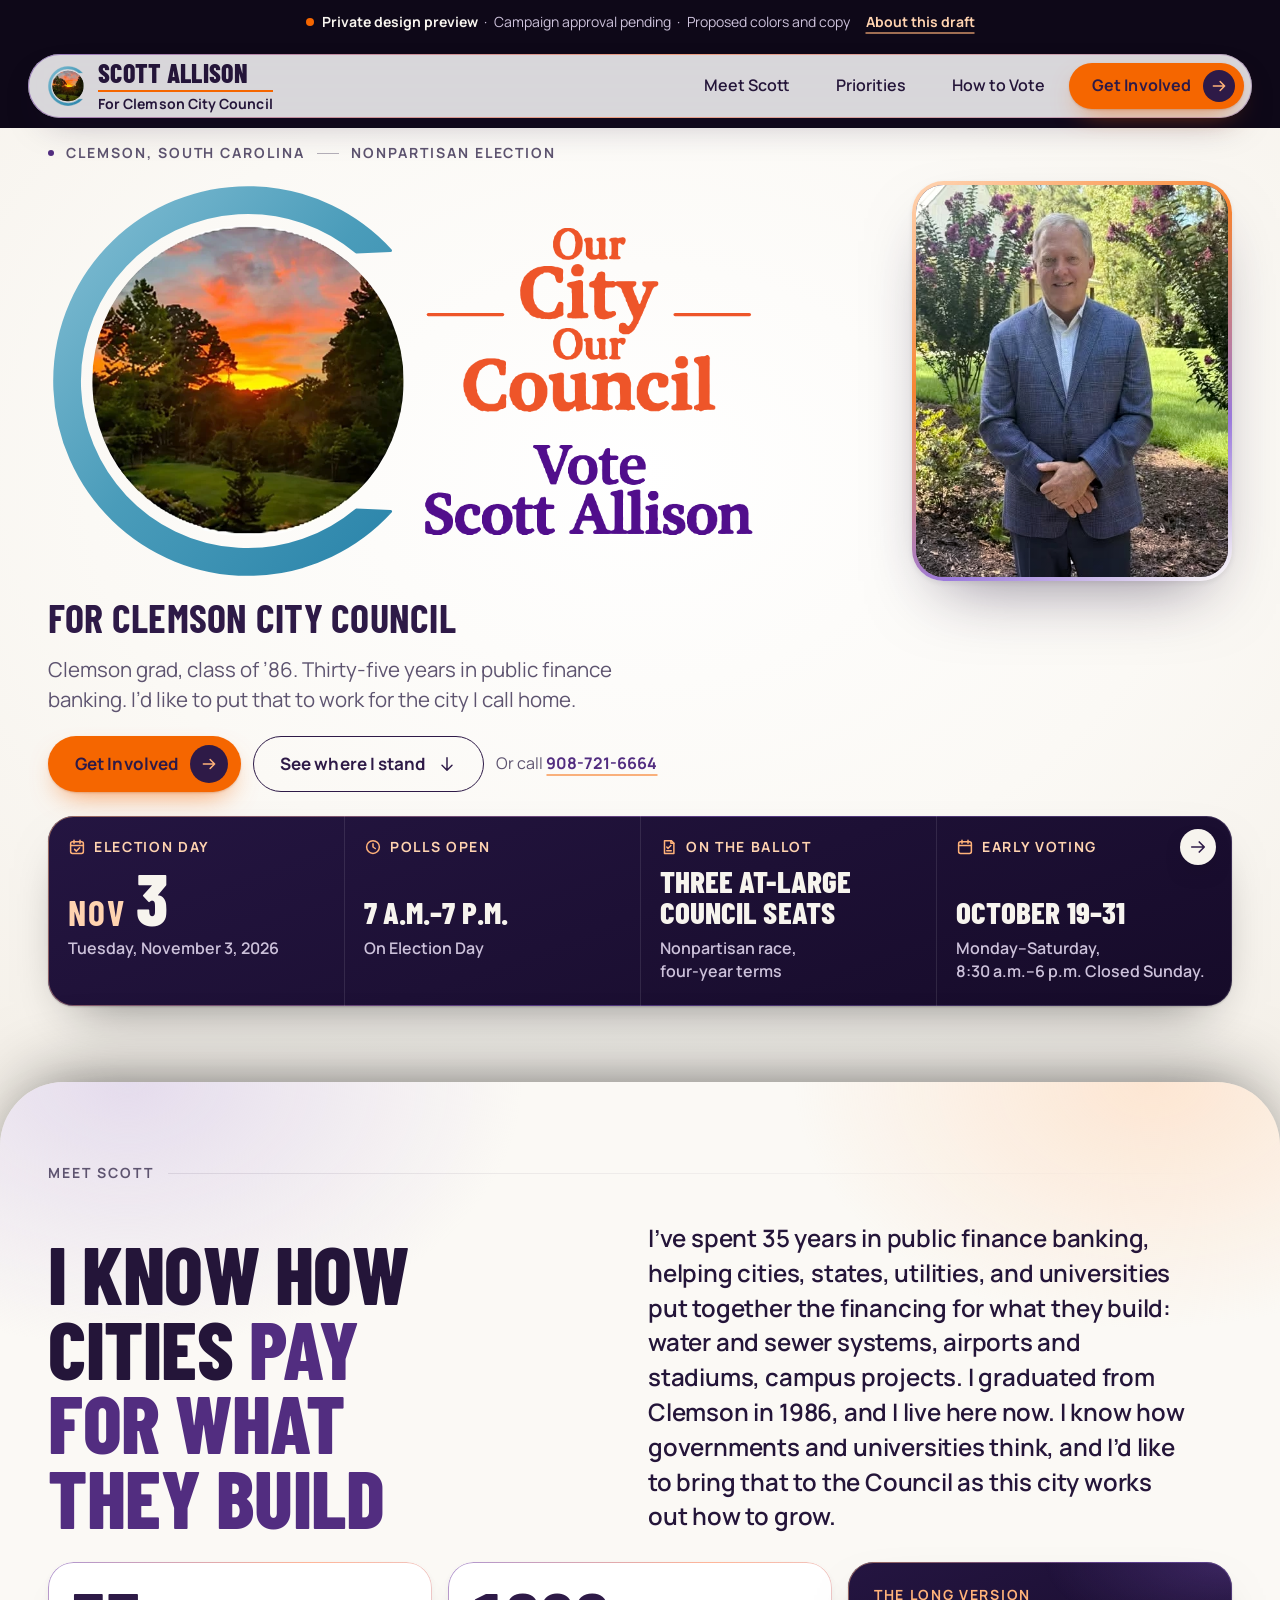
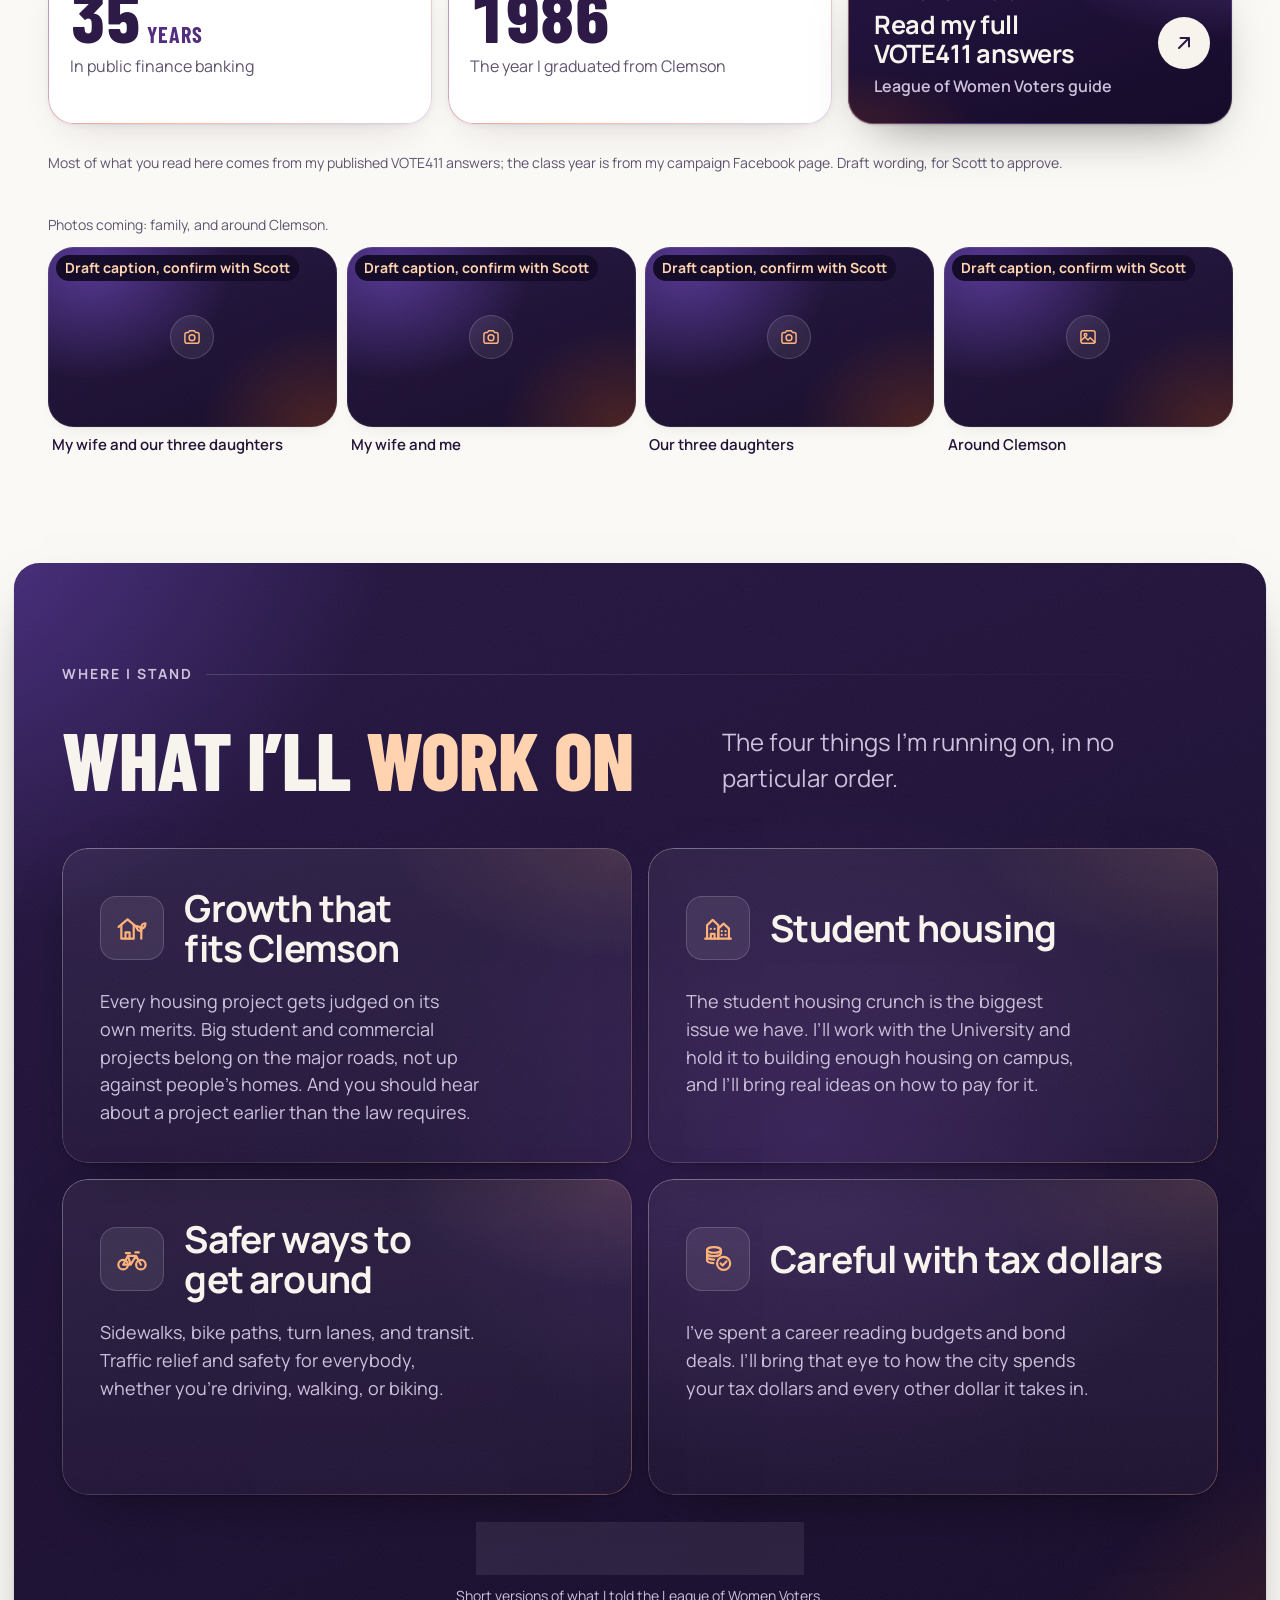
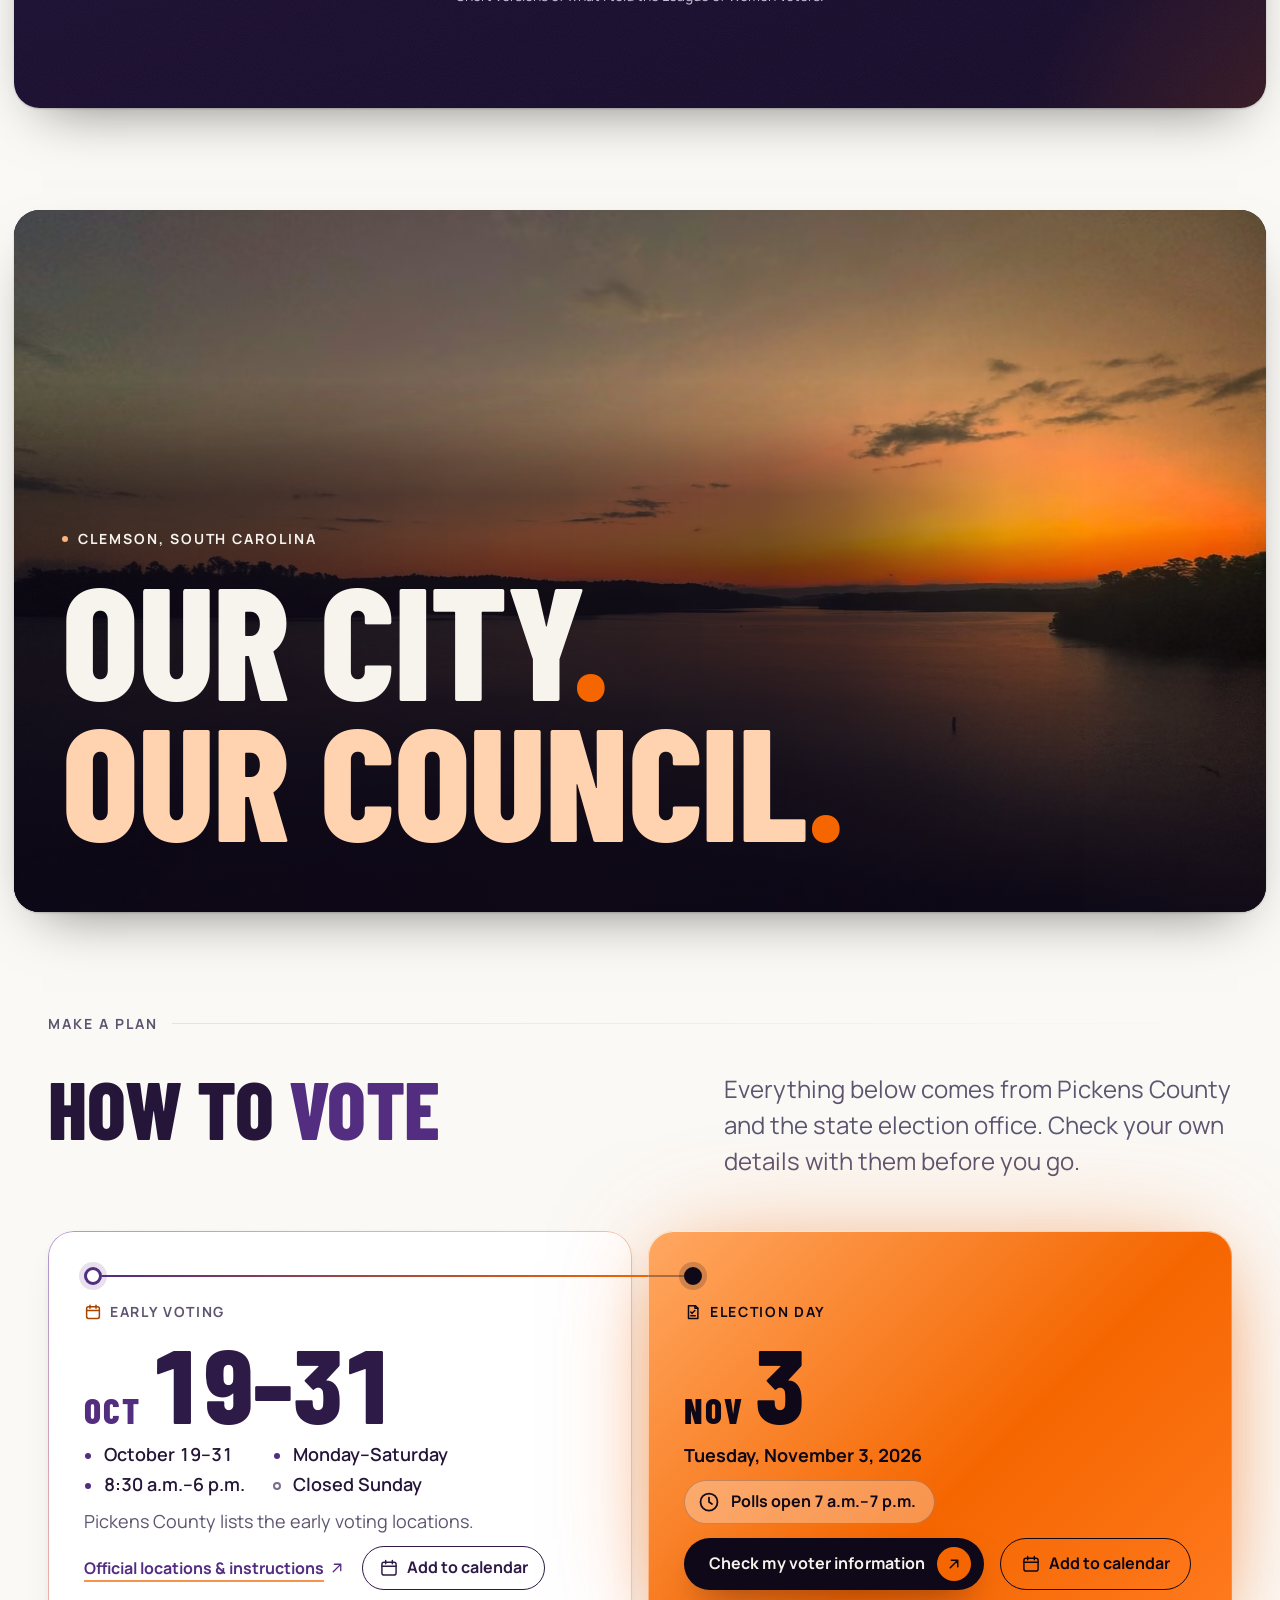
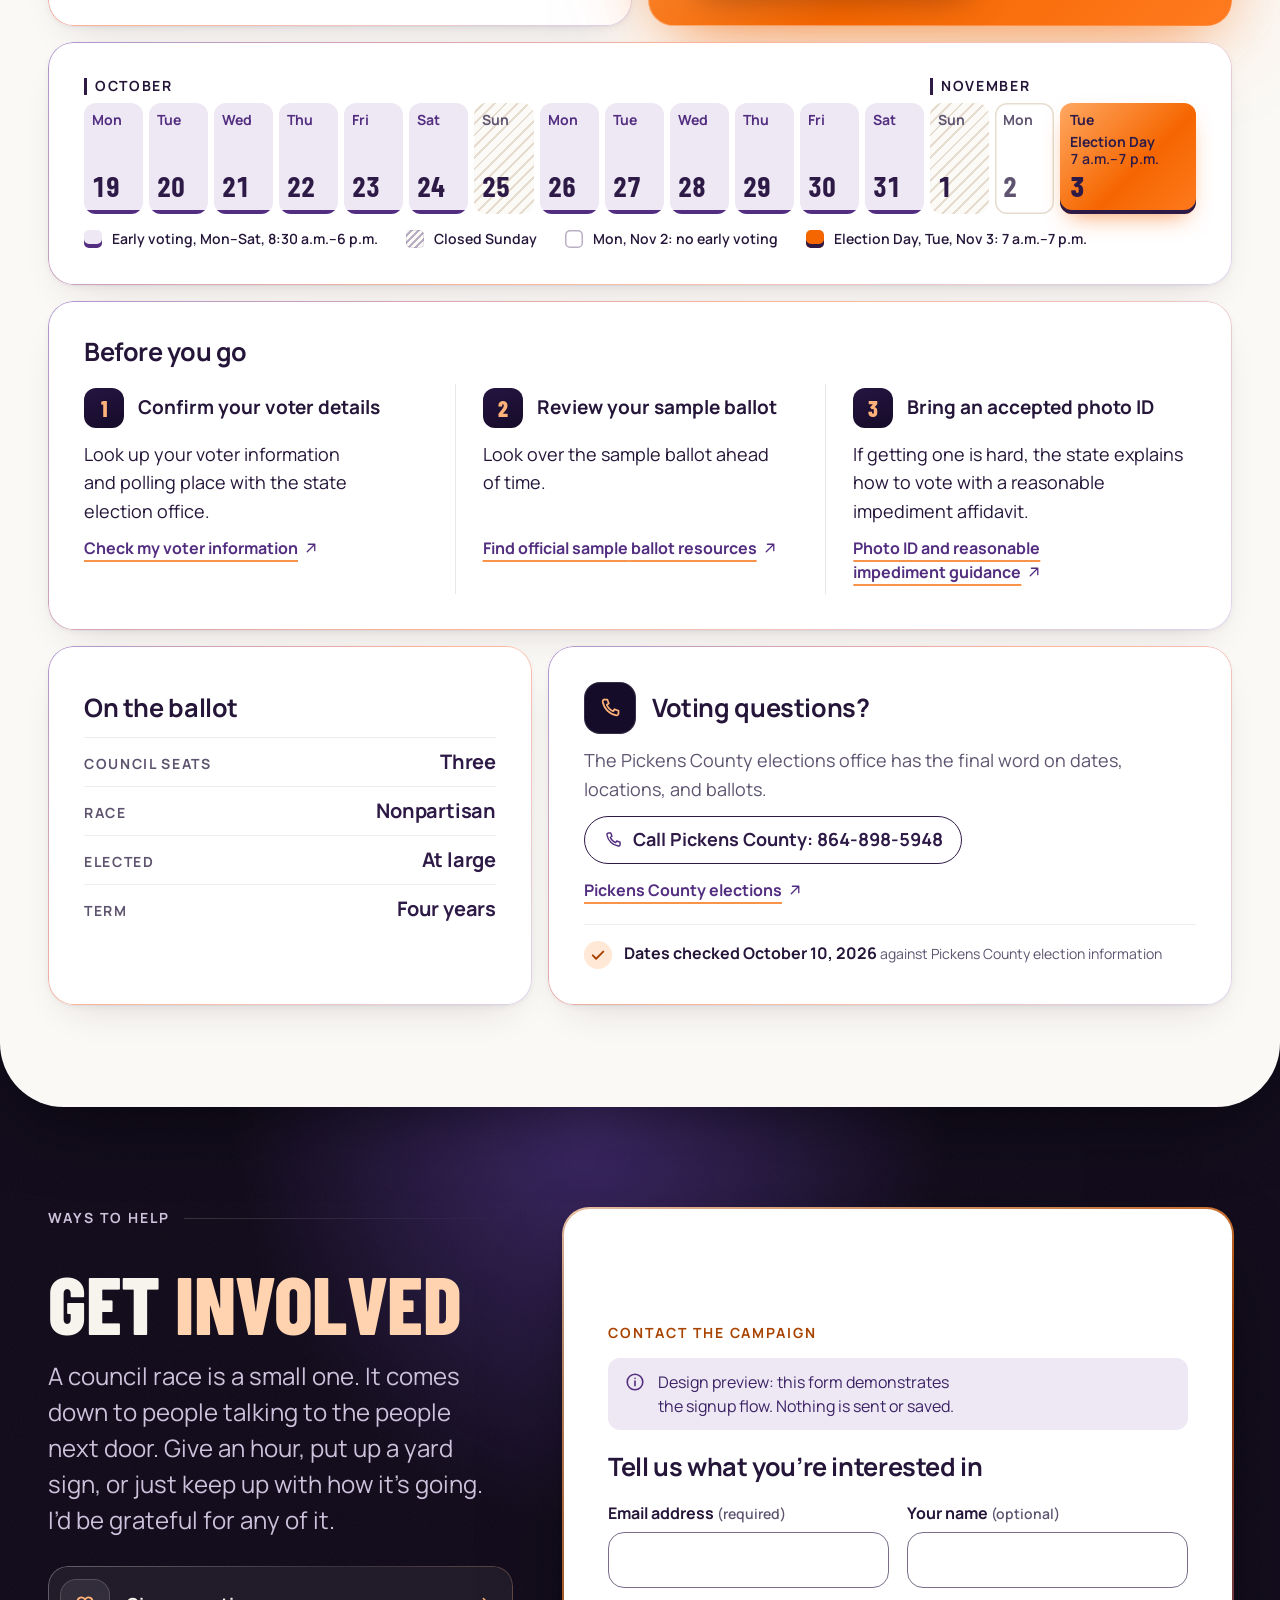
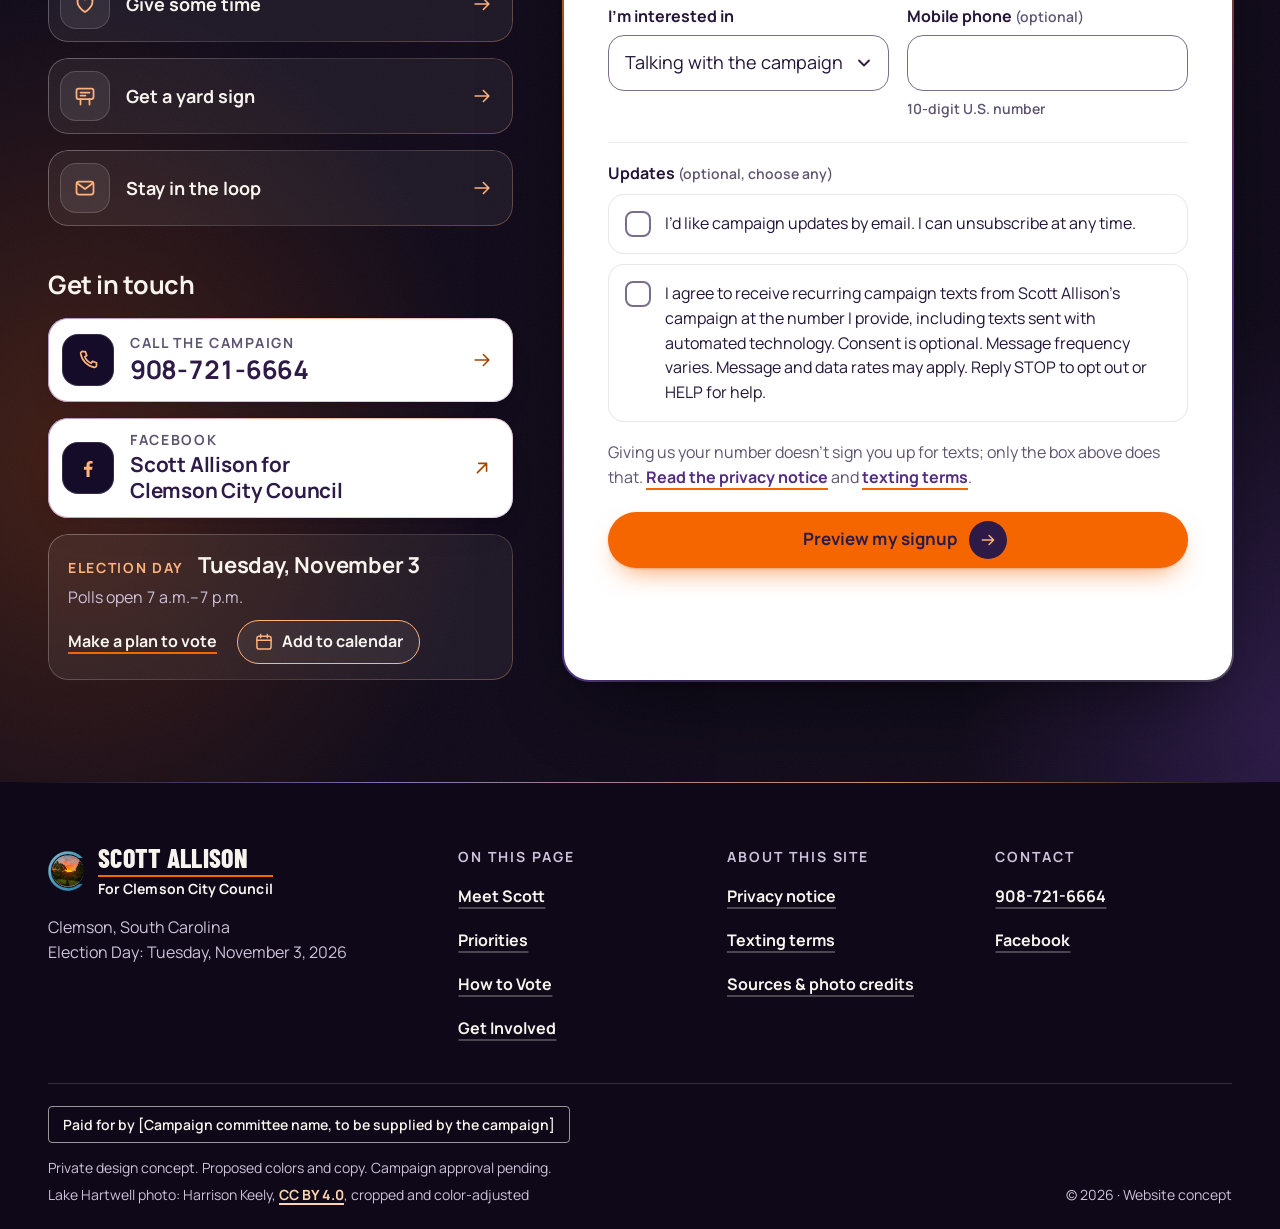
==== index.html @ ff2f4391 "Preview build of the Scott Allison site (from f38bc4b)" ====
<!doctype html>
<html lang="en">
<head>
  <meta charset="utf-8">
  <meta name="viewport" content="width=device-width, initial-scale=1, viewport-fit=cover">
  <meta name="theme-color" content="#FBF9F5">
  <meta name="color-scheme" content="light">
  <meta name="robots" content="noindex, nofollow">
  <title>Scott Allison for Clemson City Council | Website Concept</title>
  <meta name="description" content="Scott Allison is running for Clemson City Council on November 3, 2026. Where he stands, how to vote, and how to help. Private website concept.">
  <meta property="og:title" content="Scott Allison for Clemson City Council">
  <meta property="og:description" content="Our City. Our Council. See where Scott stands and make a plan to vote on November 3.">
  <meta property="og:type" content="website">
  <meta property="og:url" content="https://scottforclemson.com/">
  <meta property="og:image" content="https://scottforclemson.com/assets/social-share.png">
  <meta property="og:image:width" content="1200">
  <meta property="og:image:height" content="630">
  <link rel="canonical" href="https://scottforclemson.com/">
  <link rel="icon" href="assets/favicon-32.png" sizes="32x32" type="image/png">
  <link rel="icon" href="assets/brand/mark-192.png" sizes="192x192" type="image/png">
  <link rel="apple-touch-icon" href="assets/apple-touch-icon.png">
  <link rel="preload" href="assets/brand/banner.svg" as="image" type="image/svg+xml" media="(min-width: 600px)">
  <link rel="preload" href="assets/brand/banner-stack.svg" as="image" type="image/svg+xml" media="(max-width: 599.98px)">
  <link rel="preload" href="assets/barlow-condensed-800.woff2" as="font" type="font/woff2" crossorigin>
  <link rel="preload" href="assets/manrope-400.woff2" as="font" type="font/woff2" crossorigin>
  <link rel="preload" href="assets/barlow-condensed-700.woff2" as="font" type="font/woff2" crossorigin>
  <link rel="preload" href="assets/manrope-700.woff2" as="font" type="font/woff2" crossorigin>
  <link rel="stylesheet" href="styles.css">
  <script>document.documentElement.classList.add('js');</script>
  <script src="config.js" defer></script>
  <script src="app.js" defer></script>
</head>
<body>
  <a class="skip-link" href="#main">Skip to content</a>

  <svg class="sprite" aria-hidden="true" focusable="false" xmlns="http://www.w3.org/2000/svg">
    <symbol id="i-arrow-ur" viewBox="0 0 24 24"><path d="M7 17 17 7M8.5 7H17v8.5"/></symbol>
    <symbol id="i-arrow-r" viewBox="0 0 24 24"><path d="M4.5 12h15M13.5 6l6 6-6 6"/></symbol>
    <symbol id="i-arrow-d" viewBox="0 0 24 24"><path d="M12 4.5v15M6 13.5l6 6 6-6"/></symbol>
    <symbol id="i-clock" viewBox="0 0 24 24"><circle cx="12" cy="12" r="8.5"/><path d="M12 7.5V12l3 2"/></symbol>
    <symbol id="i-calendar" viewBox="0 0 24 24"><rect x="3.5" y="5" width="17" height="15.5" rx="2.5"/><path d="M3.5 10h17M8 3v4M16 3v4"/></symbol>
    <symbol id="i-calendar-check" viewBox="0 0 24 24"><rect x="3.5" y="5" width="17" height="15.5" rx="2.5"/><path d="M3.5 10h17M8 3v4M16 3v4"/><path d="m8.8 15.2 2.3 2.3 4.4-4.4"/></symbol>
    <symbol id="i-phone" viewBox="0 0 24 24"><path d="M6.7 3.5h2.6l1.5 4-2 1.3a11 11 0 0 0 6.4 6.4l1.3-2 4 1.5v2.6a2 2 0 0 1-2.2 2A16.6 16.6 0 0 1 4.7 5.7a2 2 0 0 1 2-2.2Z"/></symbol>
    <symbol id="i-id" viewBox="0 0 24 24"><rect x="3" y="5.5" width="18" height="13" rx="2.5"/><circle cx="8.5" cy="11" r="2"/><path d="M5.5 15.5c.6-1.4 1.7-2 3-2s2.4.6 3 2M14 10h4M14 13h3"/></symbol>
    <symbol id="i-ballot" viewBox="0 0 24 24"><path d="M6 3.5h9l3.5 3.5v13.5H6Z"/><path d="M14.5 3.5V7h4"/><path d="m9 12 1.8 1.8L14.5 10M9 17h6"/></symbol>
    <symbol id="i-person" viewBox="0 0 24 24"><circle cx="12" cy="8" r="3.5"/><path d="M5 20c.8-3.6 3.6-5.5 7-5.5s6.2 1.9 7 5.5"/></symbol>
    <symbol id="i-check" viewBox="0 0 24 24"><path d="m5 12.5 4.5 4.5L19 7.5"/></symbol>
    <symbol id="i-info" viewBox="0 0 24 24"><circle cx="12" cy="12" r="8.5"/><path d="M12 11v5M12 8h.01"/></symbol>
    <symbol id="i-growth" viewBox="0 0 24 24"><path d="M1.27 11.15 8.42 5.1l7.15 6.05"/><path d="M3.47 9.5v11h9.9V9.5"/><path d="M6.77 20.5v-4.95h3.3V20.5"/><path d="M19.43 20.5v-7.7"/><path d="M19.43 14.45c-2.53 0-3.96-1.54-3.96-3.96 2.53 0 3.96 1.43 3.96 3.96ZM19.43 12.36c0-2.64 1.32-4.18 3.3-4.18 0 2.42-1.21 4.18-3.3 4.18Z"/></symbol>
    <symbol id="i-housing" viewBox="0 0 24 24"><path d="M1.75 20.5h20.5"/><path d="M3.25 20.5V9.75L7.75 5.5l4.5 4.25V20.5"/><path d="M12.25 20.5v-8l4.25-4 4.25 4v8"/><path d="M6.25 20.5v-3.75h3v3.75"/><path d="M6.25 12.75h.01M9.25 12.75h.01M15 14.5h.01M18 14.5h.01M15 17.5h.01M18 17.5h.01"/></symbol>
    <symbol id="i-bike" viewBox="0 0 24 24"><circle cx="4.91" cy="16.55" r="3.82"/><circle cx="19.09" cy="16.55" r="3.82"/><path d="M4.91 16.55h6l4.36-7.09M8.73 9.46 10.91 16.55M4.91 16.55 8.73 9.46h6.54l3.82 7.09M7.09 7.28h3.27M14.73 6.74h2.73"/></symbol>
    <symbol id="i-ledger" viewBox="0 0 24 24"><ellipse cx="8.75" cy="4.75" rx="5.5" ry="2.25"/><path d="M14.25 4.75V7.5a5.5 2.25 0 0 1-11 0"/><path d="M3.25 4.75V13"/><path d="M3.25 10.25a5.5 2.25 0 0 0 5.75 2.25"/><path d="M3.25 13a5.5 2.25 0 0 0 5 2.24"/><circle cx="16.5" cy="15.5" r="5.25"/><path d="m14.1 15.6 1.6 1.6 3.1-3.3"/></symbol>
    <symbol id="i-heart" viewBox="0 0 24 24"><path d="M12 20s-7.5-4.4-7.5-10A4 4 0 0 1 12 7.6 4 4 0 0 1 19.5 10C19.5 15.6 12 20 12 20Z"/></symbol>
    <symbol id="i-sign" viewBox="0 0 24 24"><rect x="3.5" y="4.5" width="17" height="10.5" rx="2"/><path d="M7.5 15v5.5M16.5 15v5.5M7.5 8.5h9M7.5 11.5h5"/></symbol>
    <symbol id="i-mail" viewBox="0 0 24 24"><rect x="3.5" y="5.5" width="17" height="13" rx="2.5"/><path d="m4.5 7.5 7.5 5.5 7.5-5.5"/></symbol>
    <symbol id="i-camera" viewBox="0 0 24 24"><path d="M3.5 9a2.5 2.5 0 0 1 2.5-2.5h1.8L9.3 4.5h5.4l1.5 2H18A2.5 2.5 0 0 1 20.5 9v8a2.5 2.5 0 0 1-2.5 2.5H6A2.5 2.5 0 0 1 3.5 17Z"/><circle cx="12" cy="12.75" r="3.5"/></symbol>
    <symbol id="i-image" viewBox="0 0 24 24"><rect x="3.5" y="4.5" width="17" height="15" rx="2.5"/><circle cx="9" cy="9.5" r="1.6"/><path d="m3.5 16.5 4.8-4.6 3.7 3.6 2.6-2.5 5.9 5.5"/></symbol>
    <symbol id="i-fb" viewBox="0 0 24 24"><path style="fill:currentColor;stroke:none" d="M13.6 21v-7.3h2.5l.4-2.9h-2.9V9c0-.8.3-1.4 1.4-1.4h1.6V5a20 20 0 0 0-2.3-.1c-2.3 0-3.8 1.4-3.8 3.9v2H8v2.9h2.5V21Z"/></symbol>
  </svg>

  <aside class="preview-note preview-only" aria-label="Preview status">
    <div class="wrap preview-note__inner">
      <p><span class="preview-note__dot" aria-hidden="true"></span><strong>Private design preview</strong><span class="preview-note__more"><span class="preview-note__sep" aria-hidden="true"> · </span>Campaign approval pending<span class="preview-note__extra"><span class="preview-note__sep" aria-hidden="true"> · </span>Proposed colors and copy</span></span></p>
      <a href="sources.html">About this draft</a>
    </div>
  </aside>

  <!-- One glass pill. app.js sets data-surface to "dark" or "light" from the surface under the pill;
       it starts light (the cover is the light ground) and without JS it stays the light pill, which reads on
       both the cream canvas and the dark ground. -->
  <header class="site-header" data-header data-surface="light">
    <div class="site-header__bar">
      <a class="wordmark" href="#home" aria-label="Scott Allison for Clemson City Council, back to top">
        <img class="wordmark__mark" src="assets/brand/mark.svg" alt="" width="40" height="40" decoding="async">
        <span class="wordmark__text">
          <span class="wordmark__name">Scott Allison</span>
          <span class="wordmark__office">For Clemson City Council</span>
        </span>
      </a>
      <a class="button button--orange header-cta" href="#join">Get Involved <span class="button__chip" aria-hidden="true"><svg class="icon"><use href="#i-arrow-r"/></svg></span></a>
      <button class="menu-toggle" type="button" aria-expanded="false" aria-controls="nav"><span class="menu-toggle__label">Menu</span><span class="menu-toggle__icon" aria-hidden="true"><span></span><span></span></span></button>
      <nav id="nav" class="site-nav" aria-label="Main navigation">
        <div class="site-nav__rail">
          <span class="site-nav__pill" aria-hidden="true"></span>
          <ul class="site-nav__list">
            <li><a class="site-nav__link" href="#meet">Meet Scott</a></li>
            <li><a class="site-nav__link" href="#priorities">Priorities</a></li>
            <li><a class="site-nav__link" href="#vote">How to Vote</a></li>
          </ul>
        </div>
        <a class="button button--orange site-nav__cta" href="#join"><span class="site-nav__cta-label">Get Involved</span> <span class="button__chip" aria-hidden="true"><svg class="icon"><use href="#i-arrow-r"/></svg></span></a>
        <p class="site-nav__aside">Rather talk? <a href="tel:+19087216664">Call 908-721-6664</a></p>
      </nav>
    </div>
  </header>

  <main id="main">

    <!-- Cover: the campaign sign on a light ground. The banner (the blue C around the sunset photo, "Our City
         Our Council", "Vote Scott Allison") is the h1: one image from 600px, the stacked cut (mark over slogan)
         on phones. The office line, the "why Scott" lede and the actions follow it. From 1000px the ring-framed
         portrait stands at the right of the sign, as tall as it, and the four facts are one dark instrument bar;
         on tablets the portrait sits in the fact bento beside Election Day (the two wrappers become
         display: contents); on phones the date line under the sign carries Election Day and the polls, the
         portrait runs full width and only the early-voting tile follows it. -->
    <section class="cover" id="home" aria-labelledby="hero-title" data-surface="light">
      <div class="wrap">
        <div class="cover__grid">
          <div class="cover__top">
            <div class="cover__copy">
              <p class="eyebrow cover__eyebrow"><span class="eyebrow__dot" aria-hidden="true"></span><span class="cover__place">Clemson, South Carolina</span><span class="eyebrow__sep cover__place" aria-hidden="true"></span><span>Nonpartisan election</span></p>
              <h1 class="hero__title" id="hero-title">
                <span class="sign"><picture>
                  <source media="(max-width: 599.98px)" srcset="assets/brand/banner-stack.svg" width="700" height="998">
                  <img class="sign__img" src="assets/brand/banner.svg" width="1099" height="619" alt="Our City. Our Council. Vote Scott Allison." fetchpriority="high" decoding="async">
                </picture></span>
                <span class="hero__office">For Clemson City Council</span>
              </h1>
              <p class="cover__when"><span class="cover__when-dot" aria-hidden="true"></span><span><strong>Election Day: Tuesday, <span class="nowrap">November 3, 2026</span></strong><span class="cover__when-hours">Polls open <span class="nowrap">7 a.m.–7 p.m.</span></span></span></p>
              <p class="hero__lede">Clemson grad, class of ’86. <span class="nowrap">Thirty-five</span> years in public finance banking. I’d like to put that to work for the city I call home.</p>
              <div class="hero__actions">
                <a class="button button--orange button--lg" href="#join">Get Involved <span class="button__chip" aria-hidden="true"><svg class="icon"><use href="#i-arrow-r"/></svg></span></a>
                <a class="button button--outline button--lg" href="#priorities"><span class="hero__btn-full">See where I stand</span><span class="hero__btn-short" aria-hidden="true">Where I stand</span> <svg class="icon" aria-hidden="true"><use href="#i-arrow-d"/></svg></a>
                <p class="hero__call">Or call <a href="tel:+19087216664">908-721-6664</a></p>
              </div>
            </div>

            <figure class="portrait cover__portrait">
              <div class="portrait__ring">
                <div class="portrait__frame">
                  <picture>
                    <source type="image/avif" srcset="assets/campaign-facebook-profile-480.avif 480w, assets/campaign-facebook-profile-720.avif 720w, assets/campaign-facebook-profile-960.avif 960w" sizes="(min-width: 1000px) 400px, (min-width: 600px) 40vw, calc(100vw - 32px)">
                    <img src="assets/campaign-facebook-profile.jpg" srcset="assets/campaign-facebook-profile.jpg 480w, assets/campaign-facebook-profile-720.jpg 720w, assets/campaign-facebook-profile-960.jpg 960w" sizes="(min-width: 1000px) 400px, (min-width: 600px) 40vw, calc(100vw - 32px)" alt="Scott Allison, candidate for Clemson City Council, standing outdoors in a blue sport coat" width="480" height="640" decoding="async">
                  </picture>
                </div>
              </div>
            </figure>
          </div>

          <div class="bento cover__facts">
            <div class="tile tile--night fact fact--day">
              <p class="tile__eyebrow"><svg class="icon" aria-hidden="true"><use href="#i-calendar-check"/></svg>Election Day</p>
              <p class="fact__numeral" aria-hidden="true"><span class="fact__month">Nov</span><span class="fact__dayno">3</span></p>
              <p class="tile__value">Tuesday, <span class="nowrap">November 3, 2026</span></p>
            </div>

            <div class="tile tile--night fact fact--polls">
              <p class="tile__eyebrow"><svg class="icon" aria-hidden="true"><use href="#i-clock"/></svg>Polls open</p>
              <p class="tile__big"><span class="nowrap">7 a.m.</span>–<span class="nowrap">7 p.m.</span></p>
              <p class="tile__sub">On Election Day</p>
            </div>

            <div class="tile tile--night fact fact--ballot">
              <p class="tile__eyebrow"><svg class="icon" aria-hidden="true"><use href="#i-ballot"/></svg>On the ballot</p>
              <p class="tile__big">Three <span class="nowrap">at-large</span> council seats</p>
              <p class="tile__sub">Nonpartisan race, <span class="nowrap">four-year</span> terms</p>
            </div>

            <a class="tile tile--night fact fact--early" href="#vote">
              <span class="tile__eyebrow"><svg class="icon" aria-hidden="true"><use href="#i-calendar"/></svg>Early voting</span>
              <span class="tile__big">October <span class="nowrap">19–31</span></span>
              <span class="tile__sub">Monday–Saturday, <span class="nowrap">8:30 a.m.–6 p.m.</span> <span class="nowrap">Closed Sunday.</span></span>
              <span class="fact__cta"><span class="fact__cta-text">Make a plan to vote</span><span class="fact__cta-chip" aria-hidden="true"><svg class="icon"><use href="#i-arrow-r"/></svg></span></span>
            </a>
          </div>
        </div>
      </div>
    </section>

    <!-- The cream canvas: a sheet rising out of the dark cover and curving back into the dark Get Involved ground -->
    <div class="canvas" data-surface="light">

      <!-- Meet Scott -->
      <section class="section meet" id="meet" aria-labelledby="meet-title">
        <div class="wrap">
          <p class="section-label"><span class="section-label__text">Meet Scott</span></p>
          <div class="meet__grid">
            <div class="meet__intro">
              <h2 class="h2" id="meet-title" data-reveal>I know how cities <span class="h2__accent">pay for what they build</span></h2>
              <p class="meet__bio" data-reveal>I’ve spent 35 years in public finance banking, helping cities, states, utilities, and universities put together the financing for what they build: water and sewer systems, airports and stadiums, campus projects. I graduated from Clemson in 1986, and I live here now. I know how governments and universities think, and I’d like to bring that to the Council as this city works out how to grow.</p>
              <ul class="stats" data-reveal>
                <li class="stat tile">
                  <span class="stat__value">35 <span class="stat__unit">years</span></span>
                  <span class="stat__label">In public finance banking</span>
                </li>
                <li class="stat tile">
                  <span class="stat__value">1986</span>
                  <span class="stat__label">The year I graduated from Clemson</span>
                </li>
              </ul>
              <a class="vote411-card tile tile--dark" href="https://onyourballot.vote411.org/m/race-detail.do?id=68907575" target="_blank" rel="noopener noreferrer" data-reveal>
                <span class="vote411-card__text">
                  <span class="vote411-card__kicker">The long version</span>
                  <span class="vote411-card__title">Read my full VOTE411 answers</span>
                  <span class="vote411-card__foot">League of Women Voters guide<span class="sr-only"> (opens in a new tab)</span></span>
                </span>
                <span class="vote411-card__chip" aria-hidden="true"><svg class="icon"><use href="#i-arrow-ur"/></svg></span>
              </a>
              <p class="source-note">Most of what you read here comes from my published VOTE411 answers; the class year is from my campaign Facebook page.<span class="preview-only"> Draft wording, for Scott to approve.</span></p>
            </div>

            <!-- Photo gallery. While no slot holds a photo it is a compact photo shelf: one note line, then four equal
                 16:10 dark frames in a row (a row that scrolls sideways in a narrow column), each with its draft-caption chip and a small
                 camera glyph. To add a photo, drop an <img src="assets/…" width="…" height="…" alt="…" loading="lazy"
                 decoding="async"> into the slot's <figure> (anywhere before the <figcaption>). With the first photo the
                 gallery switches to its photo layout (one lead slot, three smaller; fixed ratios, object-fit: cover), the
                 note hides and Meet Scott returns to its two columns. On the live site (config.preview false, html.is-live)
                 an empty slot is never shown, and an empty gallery not at all. Once Scott confirms the wording, edit the
                 caption and delete the "Draft caption" tag. -->
            <div class="gallery" role="group" aria-label="Photos">
              <p class="gallery__note">Photos coming: family, and around Clemson.</p>
              <div class="gallery__grid">
              <figure class="photo-slot photo-slot--lead" data-slot="family-main" data-reveal>
                <div class="photo-slot__frame">
                  <div class="photo-slot__placeholder">
                    <svg class="icon photo-slot__glyph" aria-hidden="true"><use href="#i-camera"/></svg>
                    <span class="photo-slot__soon">Photo coming soon</span>
                  </div>
                </div>
                <figcaption class="photo-slot__caption"><span class="photo-slot__text">My wife and our three daughters</span> <span class="photo-slot__draft preview-only">Draft caption, confirm with Scott</span></figcaption>
              </figure>
              <figure class="photo-slot" data-slot="family-couple" data-reveal>
                <div class="photo-slot__frame">
                  <div class="photo-slot__placeholder">
                    <svg class="icon photo-slot__glyph" aria-hidden="true"><use href="#i-camera"/></svg>
                    <span class="photo-slot__soon">Photo coming soon</span>
                  </div>
                </div>
                <figcaption class="photo-slot__caption"><span class="photo-slot__text">My wife and me</span> <span class="photo-slot__draft preview-only">Draft caption, confirm with Scott</span></figcaption>
              </figure>
              <figure class="photo-slot" data-slot="family-daughters" data-reveal>
                <div class="photo-slot__frame">
                  <div class="photo-slot__placeholder">
                    <svg class="icon photo-slot__glyph" aria-hidden="true"><use href="#i-camera"/></svg>
                    <span class="photo-slot__soon">Photo coming soon</span>
                  </div>
                </div>
                <figcaption class="photo-slot__caption"><span class="photo-slot__text">Our three daughters</span> <span class="photo-slot__draft preview-only">Draft caption, confirm with Scott</span></figcaption>
              </figure>
              <figure class="photo-slot photo-slot--wide" data-slot="around-clemson" data-reveal>
                <div class="photo-slot__frame">
                  <div class="photo-slot__placeholder">
                    <svg class="icon photo-slot__glyph" aria-hidden="true"><use href="#i-image"/></svg>
                    <span class="photo-slot__soon">Photo coming soon</span>
                  </div>
                </div>
                <figcaption class="photo-slot__caption"><span class="photo-slot__text">Around Clemson</span> <span class="photo-slot__draft preview-only">Draft caption, confirm with Scott</span></figcaption>
              </figure>
              </div>
            </div>
          </div>
        </div>
      </section>

      <!-- Priorities: four identical dark-glass pillars on the deep-indigo panel, a 2x2 matrix from 375px (scaled with
           the reader's text size) whose rows line up across each pair; one column below that. No numbers, no order, no
           per-pillar links: one shared VOTE411 link under the four. -->
      <section class="section-panel priorities" id="priorities" aria-labelledby="priorities-title" data-surface="dark">
        <div class="aurora aurora--panel" aria-hidden="true"><span class="aurora__a"></span><span class="aurora__b"></span><span class="aurora__grain"></span></div>
        <div class="wrap">
          <p class="section-label section-label--on-dark"><span class="section-label__text">Where I stand</span></p>
          <div class="section-intro" data-reveal>
            <h2 class="h2" id="priorities-title">What I’ll <span class="h2__accent">work on</span></h2>
            <p class="section-intro__lede">The four things I’m running on, in no particular order.</p>
          </div>
          <ul class="pillars">
            <li class="pillar" data-reveal>
              <span class="pillar__glow" aria-hidden="true"></span>
              <span class="pillar__icon" aria-hidden="true"><svg class="icon"><use href="#i-growth"/></svg></span>
              <h3 class="pillar__title">Growth that fits Clemson</h3>
              <p class="pillar__text">Every housing project gets judged on its own merits. Big student and commercial projects belong on the major roads, not up against people’s homes. And you should hear about a project earlier than the law <span class="nowrap">requires.</span></p>
            </li>
            <li class="pillar" data-reveal>
              <span class="pillar__glow" aria-hidden="true"></span>
              <span class="pillar__icon" aria-hidden="true"><svg class="icon"><use href="#i-housing"/></svg></span>
              <h3 class="pillar__title">Student housing</h3>
              <p class="pillar__text">The student housing crunch is the biggest issue we have. I’ll work with the University and hold it to building enough housing on campus, and I’ll bring real ideas on how to <span class="nowrap">pay for it.</span></p>
            </li>
            <li class="pillar" data-reveal>
              <span class="pillar__glow" aria-hidden="true"></span>
              <span class="pillar__icon" aria-hidden="true"><svg class="icon"><use href="#i-bike"/></svg></span>
              <h3 class="pillar__title">Safer ways to get around</h3>
              <p class="pillar__text">Sidewalks, bike paths, turn lanes, and transit. Traffic relief and safety for everybody, whether you’re driving, walking, or <span class="nowrap">biking.</span></p>
            </li>
            <li class="pillar" data-reveal>
              <span class="pillar__glow" aria-hidden="true"></span>
              <span class="pillar__icon" aria-hidden="true"><svg class="icon"><use href="#i-ledger"/></svg></span>
              <h3 class="pillar__title">Careful with tax dollars</h3>
              <p class="pillar__text">I’ve spent a career reading budgets and bond deals. I’ll bring that eye to how the city spends your tax dollars and every other dollar it <span class="nowrap">takes in.</span></p>
            </li>
          </ul>
          <div class="pillars__more" data-reveal>
            <a class="button button--glass pillars__link" href="https://onyourballot.vote411.org/m/race-detail.do?id=68907575" target="_blank" rel="noopener noreferrer">Read my full VOTE411 answers<span class="sr-only"> (opens in a new tab)</span> <svg class="icon" aria-hidden="true"><use href="#i-arrow-ur"/></svg></a>
            <p class="pillars__note">Short versions of what I told the League of Women Voters.</p>
          </div>
        </div>
      </section>

      <!-- Our City. Our Council. The site's one cinematic moment: the Lake Hartwell sunset fills a rounded band the width
           of the canvas (a dark surface, so the header pill turns dark over it) and the line sits on dark scrims at its foot.
           The CC BY credit for the photo lives in the footer and on the sources page, not on the band.
           sizes follows the painted cover width: on phones and tablets the band is taller than the photo's ratio, and on
           portrait screens the picture is drawn 20% taller than the band (a zoom toward the glow). -->
      <section class="motto" aria-label="Our City. Our Council.">
        <div class="motto__band" data-surface="dark">
          <picture class="motto__media">
            <source type="image/avif" srcset="assets/lake-hartwell-960.avif 960w, assets/lake-hartwell-1600.avif 1600w, assets/lake-hartwell-2400.avif 2400w" sizes="(max-width: 599.98px) 960px, (max-width: 1099.98px) 1300px, calc(100vw - 32px)">
            <source type="image/webp" srcset="assets/lake-hartwell-960.webp 960w, assets/lake-hartwell-1600.webp 1600w, assets/lake-hartwell-2400.webp 2400w" sizes="(max-width: 599.98px) 960px, (max-width: 1099.98px) 1300px, calc(100vw - 32px)">
            <img src="assets/lake-hartwell-1600.jpg" srcset="assets/lake-hartwell-960.jpg 960w, assets/lake-hartwell-1600.jpg 1600w, assets/lake-hartwell-2400.jpg 2400w" sizes="(max-width: 599.98px) 960px, (max-width: 1099.98px) 1300px, calc(100vw - 32px)" alt="Lake Hartwell in Clemson, South Carolina: an orange sky above a dark treeline and still water." width="1600" height="1014" loading="lazy" decoding="async">
          </picture>
          <div class="wrap motto__text" data-reveal>
            <p class="eyebrow eyebrow--on-dark"><span class="eyebrow__dot" aria-hidden="true"></span><span>Clemson, South Carolina</span></p>
            <p class="motto__line"><span>Our City<span class="motto__stop">.</span></span> <span>Our Council<span class="motto__stop">.</span></span></p>
          </div>
        </div>
      </section>

      <!-- Voting information: a bento of tiles, the orange Election Day card as the focal object -->
      <section class="section vote" id="vote" aria-labelledby="vote-title">
        <div class="wrap">
          <p class="section-label"><span class="section-label__text">Make a plan</span></p>
          <div class="section-intro" data-reveal>
            <h2 class="h2" id="vote-title">How to <span class="h2__accent">vote</span></h2>
            <p class="section-intro__lede">Everything below comes from Pickens County and the state election office. Check your own details with them before you go.</p>
          </div>

          <div class="bento vote__bento">
            <article class="tile vote__early" data-reveal>
              <span class="vote__node" aria-hidden="true"></span>
              <h3 class="tile__eyebrow vote__title"><svg class="icon" aria-hidden="true"><use href="#i-calendar"/></svg>Early voting</h3>
              <p class="vote__when" aria-hidden="true"><span class="vote__month">Oct</span> <span class="vote__days">19–31</span></p>
              <ul class="vote__facts">
                <li>October 19–31</li>
                <li>Monday–Saturday</li>
                <li>8:30 a.m.–6 p.m.</li>
                <li class="is-closed">Closed Sunday</li>
              </ul>
              <p class="vote__note">Pickens County lists the early voting locations.</p>
              <div class="vote__actions">
                <p class="link-line"><a class="link-arrow" href="https://pickensscelections.gov/" target="_blank" rel="noopener noreferrer">Official <span class="nowrap">locations &amp;</span> <span class="nowrap">instructions<span class="sr-only"> (opens in a new tab)</span><svg class="icon" aria-hidden="true"><use href="#i-arrow-ur"/></svg></span></a></p>
                <a class="cal-link" href="assets/early-voting-2026.ics" download><svg class="icon" aria-hidden="true"><use href="#i-calendar"/></svg>Add to calendar<span class="sr-only">: early voting</span></a>
              </div>
            </article>

            <article class="tile tile--sun vote__day" data-reveal>
              <span class="vote__node" aria-hidden="true"></span>
              <h3 class="tile__eyebrow vote__title"><svg class="icon" aria-hidden="true"><use href="#i-ballot"/></svg>Election Day</h3>
              <p class="vote__when" aria-hidden="true"><span class="vote__month">Nov</span> <span class="vote__days">3</span></p>
              <div class="vote__info">
                <p class="vote__detail">Tuesday, <span class="nowrap">November 3, 2026</span></p>
                <p class="vote__hours"><svg class="icon" aria-hidden="true"><use href="#i-clock"/></svg><span>Polls open <span class="nowrap">7 a.m.–7 p.m.</span></span></p>
              </div>
              <div class="vote__actions">
                <a class="button button--dark vote__cta" href="https://vrems.scvotes.sc.gov/Voter/Login" target="_blank" rel="noopener noreferrer"><span class="button__label">Check my voter information<span class="sr-only"> (opens in a new tab)</span></span> <span class="button__chip" aria-hidden="true"><svg class="icon"><use href="#i-arrow-ur"/></svg></span></a>
                <a class="cal-link" href="assets/election-day-2026.ics" download><svg class="icon" aria-hidden="true"><use href="#i-calendar"/></svg>Add to calendar<span class="sr-only">: Election Day</span></a>
              </div>
            </article>

            <!-- Visual summary of the dates above: one image to assistive technology, named with the same facts -->
            <div class="tile calendar vote__calendar" role="img" aria-label="Calendar: early voting October 19–31, Monday–Saturday, 8:30 a.m.–6 p.m., closed Sunday; Election Day Tuesday, November 3, 2026, 7 a.m.–7 p.m." data-reveal>
              <div class="calendar__head">
                <p class="calendar__title"><span class="nowrap">October 19</span> – <span class="nowrap">November 3, 2026</span></p>
                <p class="calendar__note">Early voting and Election Day at a glance</p>
              </div>
              <div class="calendar__months"><span class="calendar__month calendar__month--oct">October</span> <span class="calendar__month calendar__month--nov">November</span></div>
              <div class="calendar__dows"><span>Mo</span> <span>Tu</span> <span>We</span> <span>Th</span> <span>Fr</span> <span>Sa</span> <span>Su</span></div>
              <div class="calendar__grid">
                <span class="day day--open"><b>Mon</b> <small class="day__month">Oct</small> <i>19</i></span>
                <span class="day day--open"><b>Tue</b> <i>20</i></span>
                <span class="day day--open"><b>Wed</b> <i>21</i></span>
                <span class="day day--open"><b>Thu</b> <i>22</i></span>
                <span class="day day--open"><b>Fri</b> <i>23</i></span>
                <span class="day day--open"><b>Sat</b> <i>24</i></span>
                <span class="day day--closed"><b>Sun</b> <i>25</i></span>
                <span class="day day--open"><b>Mon</b> <i>26</i></span>
                <span class="day day--open"><b>Tue</b> <i>27</i></span>
                <span class="day day--open"><b>Wed</b> <i>28</i></span>
                <span class="day day--open"><b>Thu</b> <i>29</i></span>
                <span class="day day--open"><b>Fri</b> <i>30</i></span>
                <span class="day day--open"><b>Sat</b> <i>31</i></span>
                <span class="day day--closed"><b>Sun</b> <small class="day__month">Nov</small> <i>1</i></span>
                <span class="day day--off"><b>Mon</b> <i>2</i></span>
                <span class="day day--election"><b>Tue</b> <i>3</i> <small class="day__wide">Election Day <span>7&nbsp;a.m.–7&nbsp;p.m.</span></small></span>
              </div>
              <ul class="calendar__legend">
                <li><span class="swatch swatch--open"></span><span>Early voting, Mon–Sat, <span class="nowrap">8:30 a.m.–6 p.m.</span></span></li>
                <li><span class="swatch swatch--closed"></span><span>Closed Sunday</span></li>
                <li><span class="swatch swatch--off"></span><span>Mon, Nov 2: no early voting</span></li>
                <li><span class="swatch swatch--election"></span><span>Election Day, Tue, Nov 3: <span class="nowrap">7 a.m.–7 p.m.</span></span></li>
              </ul>
            </div>

            <article class="tile ballot vote__ballot" data-reveal>
              <h3 class="ballot__title">On the ballot</h3>
              <dl class="spec">
                <div class="spec__item"><dt>Council seats</dt><dd>Three</dd></div>
                <div class="spec__item"><dt>Race</dt><dd>Nonpartisan</dd></div>
                <div class="spec__item"><dt>Elected</dt><dd>At large</dd></div>
                <div class="spec__item"><dt>Term</dt><dd>Four years</dd></div>
              </dl>
            </article>

            <article class="tile steps vote__steps" data-reveal>
              <h3 class="steps__title">Before you go</h3>
              <ol class="steps__list">
                <li class="step">
                  <span class="step__num" aria-hidden="true">1</span>
                  <h4 class="step__title">Confirm your voter details</h4>
                  <p>Look up your voter information and polling place with the state election office.</p>
                  <p class="link-line"><a class="link-arrow" href="https://vrems.scvotes.sc.gov/Voter/Login" target="_blank" rel="noopener noreferrer"><span class="nowrap">Check my voter</span> <span class="nowrap">information<span class="sr-only"> (opens in a new tab)</span><svg class="icon" aria-hidden="true"><use href="#i-arrow-ur"/></svg></span></a></p>
                </li>
                <li class="step">
                  <span class="step__num" aria-hidden="true">2</span>
                  <h4 class="step__title">Review your sample ballot</h4>
                  <p>Look over the sample ballot ahead of time.</p>
                  <p class="link-line"><a class="link-arrow" href="https://pickensscelections.gov/2020/06/17/accessing-sample-ballots/" target="_blank" rel="noopener noreferrer"><span class="nowrap">Find official sample</span> <span class="nowrap">ballot resources<span class="sr-only"> (opens in a new tab)</span><svg class="icon" aria-hidden="true"><use href="#i-arrow-ur"/></svg></span></a></p>
                </li>
                <li class="step">
                  <span class="step__num" aria-hidden="true">3</span>
                  <h4 class="step__title">Bring an accepted photo ID</h4>
                  <p>If getting one is hard, the state explains how to vote with a reasonable impediment affidavit.</p>
                  <p class="link-line"><a class="link-arrow" href="https://scvotes.gov/voters/photo-id-requirements/" target="_blank" rel="noopener noreferrer">Photo ID and reasonable <span class="nowrap">impediment guidance<span class="sr-only"> (opens in a new tab)</span><svg class="icon" aria-hidden="true"><use href="#i-arrow-ur"/></svg></span></a></p>
                </li>
              </ol>
            </article>

            <aside class="tile questions vote__questions" aria-labelledby="questions-title" data-reveal>
              <span class="icon-chip icon-chip--dark" aria-hidden="true"><svg class="icon"><use href="#i-phone"/></svg></span>
              <h3 class="questions__title" id="questions-title">Voting questions?</h3>
              <p>The Pickens County elections office has the final word on dates, locations, and ballots.</p>
              <div class="questions__actions">
                <a class="questions__phone" href="tel:+18648985948"><svg class="icon" aria-hidden="true"><use href="#i-phone"/></svg><span class="questions__phone-text"><span class="questions__phone-label">Call Pickens County:</span> <span class="questions__phone-num nowrap">864-898-5948</span></span></a>
                <a class="link-arrow" href="https://pickensscelections.gov/" target="_blank" rel="noopener noreferrer">Pickens County <span class="nowrap">elections<span class="sr-only"> (opens in a new tab)</span><svg class="icon" aria-hidden="true"><use href="#i-arrow-ur"/></svg></span></a>
              </div>
              <p class="stamp"><svg class="icon stamp__icon" aria-hidden="true"><use href="#i-check"/></svg><span><strong>Dates checked <span class="nowrap">October 10, 2026</span></strong> against Pickens County election information</span></p>
            </aside>
          </div>
        </div>
      </section>
    </div>

    <!-- Get involved: the dark ground again, the white form tile as the hero -->
    <section class="section join" id="join" aria-labelledby="join-title" data-surface="dark">
      <div class="wrap join__grid">
        <div class="join__copy">
          <p class="section-label section-label--on-dark"><span class="section-label__text">Ways to help</span></p>
          <h2 class="h2" id="join-title" data-reveal>Get <span class="h2__accent">involved</span></h2>
          <p class="join__intro" data-reveal>A council race is a small one. It comes down to people talking to the people next door. Give an hour, put up a yard sign, or just keep up with how it’s going. I’d be grateful for any of it.</p>
          <ul class="ways" data-reveal>
            <li><a class="way tile tile--glass" href="#signup-form" data-interest="volunteer"><span class="way__icon" aria-hidden="true"><svg class="icon"><use href="#i-heart"/></svg></span><span class="way__label">Give some time</span><svg class="icon way__arrow" aria-hidden="true"><use href="#i-arrow-r"/></svg></a></li>
            <li><a class="way tile tile--glass" href="#signup-form" data-interest="yard-sign"><span class="way__icon" aria-hidden="true"><svg class="icon"><use href="#i-sign"/></svg></span><span class="way__label">Get a yard sign</span><svg class="icon way__arrow" aria-hidden="true"><use href="#i-arrow-r"/></svg></a></li>
            <li><a class="way tile tile--glass" href="#signup-form" data-interest="updates"><span class="way__icon" aria-hidden="true"><svg class="icon"><use href="#i-mail"/></svg></span><span class="way__label">Stay in the loop</span><svg class="icon way__arrow" aria-hidden="true"><use href="#i-arrow-r"/></svg></a></li>
          </ul>
        </div>

        <div class="form-card" data-reveal>
          <p class="form-card__kicker"><span aria-hidden="true"></span>Contact the campaign</p>
          <form id="signup-form" method="post" novalidate>
            <p class="form-alert preview-only"><svg class="icon" aria-hidden="true"><use href="#i-info"/></svg><span>Design preview: this form demonstrates the signup flow. Nothing is sent or saved.</span></p>
            <fieldset disabled>
              <legend>Tell us what you’re interested in</legend>
              <div class="form-grid">
                <div class="field">
                  <label for="email">Email address <span class="field__hint">(required)</span></label>
                  <input id="email" name="email" type="email" inputmode="email" autocomplete="email" autocapitalize="off" spellcheck="false" enterkeyhint="next" required maxlength="254" aria-describedby="form-error">
                </div>
                <div class="field">
                  <label for="name">Your name <span class="field__hint">(optional)</span></label>
                  <input id="name" name="name" type="text" autocomplete="name" autocapitalize="words" enterkeyhint="next" maxlength="100">
                </div>
                <div class="field">
                  <label for="interest">I’m interested in</label>
                  <select id="interest" name="interest">
                    <option value="contact">Talking with the campaign</option>
                    <option value="updates">Campaign updates</option>
                    <option value="volunteer">Volunteering</option>
                    <option value="yard-sign">A yard sign</option>
                  </select>
                </div>
                <div class="field">
                  <label for="phone">Mobile phone <span class="field__hint">(optional)</span></label>
                  <input id="phone" name="phone" type="tel" inputmode="tel" autocomplete="tel" enterkeyhint="next" maxlength="30" aria-describedby="phone-hint form-error">
                  <p class="field__format" id="phone-hint">10-digit U.S. number</p>
                </div>
              </div>
              <div class="consents" role="group" aria-labelledby="consents-label">
                <p class="consents__label" id="consents-label">Updates <span class="field__hint">(optional, choose any)</span></p>
                <label class="consent"><input type="checkbox" name="email_consent" id="email-consent" aria-describedby="form-error"><span id="email-consent-text">I’d like campaign updates by email. I can unsubscribe at any time.</span></label>
                <label class="consent"><input type="checkbox" name="sms_consent" id="sms-consent" aria-describedby="form-error"><span id="sms-consent-text">I agree to receive recurring campaign texts from Scott Allison’s campaign at the number I provide, including texts sent with automated technology. Consent is optional. Message frequency varies. Message and data rates may apply. Reply STOP to opt out or HELP for help.</span></label>
              </div>
              <p class="form-privacy">Giving us your number doesn’t sign you up for texts; only the box above does that. <a class="nowrap" href="privacy.html">Read the privacy notice</a> and <a class="nowrap" href="terms.html">texting terms</a>.</p>
              <div class="honeypot" aria-hidden="true"><label for="website">Leave this field empty</label><input id="website" name="website" type="text" tabindex="-1" autocomplete="off"></div>
              <p id="form-error" class="form-error" role="alert"></p>
              <button id="submit-button" class="button button--orange button--lg button--block" type="submit">Preview my signup <span class="button__chip" aria-hidden="true"><svg class="icon"><use href="#i-arrow-r"/></svg></span></button>
            </fieldset>
            <div id="form-result" class="form-result" role="status" tabindex="-1" hidden></div>
          </form>
          <noscript><p class="form-noscript">This form needs JavaScript. You can still call <a href="tel:+19087216664">908-721-6664</a> or read my <a href="https://onyourballot.vote411.org/m/race-detail.do?id=68907575">VOTE411 answers</a>.</p></noscript>
        </div>

        <div class="direct" data-reveal>
          <h3 class="direct__title">Get in touch</h3>
          <div class="direct__links">
            <a class="contact-card tile" href="tel:+19087216664">
              <span class="icon-chip icon-chip--dark contact-card__icon" aria-hidden="true"><svg class="icon"><use href="#i-phone"/></svg></span>
              <span class="contact-card__text"><span class="contact-card__label">Call the campaign</span> <span class="contact-card__value">908-721-6664</span></span>
              <svg class="icon contact-card__arrow" aria-hidden="true"><use href="#i-arrow-r"/></svg>
            </a>
            <a class="contact-card tile" href="https://www.facebook.com/people/Scott-Allison-for-Clemson-City-Council/61594212573972/" target="_blank" rel="noopener noreferrer">
              <span class="icon-chip icon-chip--dark contact-card__icon" aria-hidden="true"><svg class="icon"><use href="#i-fb"/></svg></span>
              <span class="contact-card__text"><span class="contact-card__label">Facebook</span> <span class="contact-card__value contact-card__value--page">Scott Allison for Clemson City Council</span><span class="sr-only"> (opens in a new tab)</span></span>
              <svg class="icon contact-card__arrow" aria-hidden="true"><use href="#i-arrow-ur"/></svg>
            </a>
          </div>
          <div class="join-date tile tile--glass">
            <p class="join-date__head"><span class="join-date__label">Election Day</span> <span class="join-date__value">Tuesday, <span class="nowrap">November 3</span></span></p>
            <p class="join-date__note">Polls open <span class="nowrap">7 a.m.–7 p.m.</span></p>
            <p class="join-date__actions"><a class="join-date__plan" href="#vote">Make a plan to vote</a> <a class="cal-link cal-link--glass" href="assets/election-day-2026.ics" download><svg class="icon" aria-hidden="true"><use href="#i-calendar"/></svg>Add to calendar<span class="sr-only">: Election Day</span></a></p>
          </div>
        </div>
      </div>
    </section>
  </main>

  <footer class="site-footer" data-surface="dark">
    <div class="wrap">
      <div class="site-footer__grid">
        <div class="site-footer__brand">
          <a class="wordmark" href="#home" aria-label="Scott Allison for Clemson City Council, back to top">
            <img class="wordmark__mark" src="assets/brand/mark.svg" alt="" width="40" height="40" decoding="async">
            <span class="wordmark__text">
              <span class="wordmark__name">Scott Allison</span>
              <span class="wordmark__office">For Clemson City Council</span>
            </span>
          </a>
          <p>Clemson, South Carolina<br>Election Day: Tuesday, <span class="nowrap">November 3, 2026</span></p>
        </div>
        <nav class="site-footer__col" aria-label="Footer">
          <p class="site-footer__head">On this page</p>
          <ul class="site-footer__links">
            <li><a href="#meet">Meet Scott</a></li>
            <li><a href="#priorities">Priorities</a></li>
            <li><a href="#vote">How to Vote</a></li>
            <li><a href="#join">Get Involved</a></li>
          </ul>
        </nav>
        <div class="site-footer__col">
          <p class="site-footer__head">About this site</p>
          <ul class="site-footer__links">
            <li><a href="privacy.html">Privacy notice</a></li>
            <li><a href="terms.html">Texting terms</a></li>
            <li><a href="sources.html">Sources &amp; photo credits</a></li>
          </ul>
        </div>
        <div class="site-footer__col">
          <p class="site-footer__head">Contact</p>
          <ul class="site-footer__links">
            <li><a href="tel:+19087216664">908-721-6664</a></li>
            <li><a href="https://www.facebook.com/people/Scott-Allison-for-Clemson-City-Council/61594212573972/" target="_blank" rel="noopener noreferrer">Facebook<span class="sr-only"> (opens in a new tab)</span></a></li>
          </ul>
        </div>
      </div>
      <div class="site-footer__bottom">
        <p class="paid-for"><span class="paid-for__box">Paid for by <span class="paid-for__name preview-only">[Campaign committee name, to be supplied by the campaign]</span></span></p>
        <p class="preview-only"><span class="nowrap">Private design concept.</span> <span class="nowrap">Proposed colors and copy.</span> <span class="nowrap">Campaign approval pending.</span></p>
        <p>Lake Hartwell photo: <span class="nowrap">Harrison Keely</span>, <a class="nowrap" href="https://creativecommons.org/licenses/by/4.0/" target="_blank" rel="noopener noreferrer license">CC BY 4.0<span class="sr-only"> license (opens in a new tab)</span></a>, cropped and color-adjusted</p>
        <p class="preview-only">© 2026 · Website concept</p>
      </div>
    </div>
  </footer>
</body>
</html>
---- styles.css ----
/* ==========================================================================
   Scott Allison for Clemson City Council: "Aurora Bento"
   The campaign sign on a light ground at the top, a warm cream canvas sheet rising
   out of it (Meet Scott, Priorities, Our City, Voting), and the near-black indigo
   ground with slow aurora light for Get Involved and the footer. Tiles with hairline gradient
   borders, poster-scale condensed type, one adaptive glass header pill, quiet motion.
   Static CSS; app.js adds .js, .motion, .menu-open and the header's data-surface.

   1. Fonts and tokens     6. Cover                  11. Get involved and form
   2. Base                 7. Meet Scott             12. Footer
   3. Layout and tiles     8. Priorities             13. Subpages
   4. Components           9. Our City. Our Council. 14. Motion and utilities
   5. Header and nav      10. Voting bento           15. Media queries and preferences
   ========================================================================== */


/* 1. Fonts and tokens ----------------------------------------------------- */
@font-face { font-family: "Barlow Condensed"; src: url("assets/barlow-condensed-800.woff2") format("woff2"); font-weight: 800; font-style: normal; font-display: swap; }
@font-face { font-family: "Barlow Condensed"; src: url("assets/barlow-condensed-700.woff2") format("woff2"); font-weight: 700; font-style: normal; font-display: swap; }
@font-face { font-family: "Manrope"; src: url("assets/manrope-400.woff2") format("woff2"); font-weight: 400; font-style: normal; font-display: swap; }
@font-face { font-family: "Manrope"; src: url("assets/manrope-600.woff2") format("woff2"); font-weight: 600; font-style: normal; font-display: swap; }
@font-face { font-family: "Manrope"; src: url("assets/manrope-700.woff2") format("woff2"); font-weight: 700; font-style: normal; font-display: swap; }

:root {
  /* Brand palette (provisional, Clemson-inspired). Swap these when the campaign's colors arrive. */
  --purple: #2E1A47;
  --orange: #F56600;
  --regalia: #522D80;
  --paper: #FBF9F5;            /* the cream canvas */

  /* Ground and indigos */
  --ink-950: #0E0818;          /* page ground: near-black indigo */
  --indigo-950: #120823;
  --indigo-900: #1A0F2E;
  --indigo-800: #231540;
  --violet-700: #3B2366;
  --violet-600: #4A2B7A;
  --violet-500: #6A3DAA;
  --violet-400: #8B5FD0;
  --violet-300: #B9A0F2;

  /* Orange, coral, peach and the light tints */
  --coral: #FF7A45;
  --orange-hover: #FF7A1F;
  --orange-active: #EC6200;
  --orange-ink: #A84300;       /* orange as text on light grounds, 6:1 on white */
  --orange-display: #DE5A00;   /* display-size orange punctuation on paper, 3.7:1 */
  --peach-300: #FFB27A;        /* 10:1 on indigo */
  --peach-200: #FFD3B0;        /* 13:1 on indigo */
  --peach-100: #FFE8D6;
  --peach-50: #FFF3EA;
  --lilac-200: #DDD2EA;
  --lilac-100: #EEE8F4;
  --lilac-50: #F5F1F9;
  --sand-50: #FCFAF6;
  --sand-100: #F3EEE6;
  --sand-200: #E6DDD0;
  --white: #FFFFFF;

  /* Roles */
  --ink: #241539;                    /* 16:1 on paper */
  --ink-muted: #5E5470;              /* 6.7:1 on paper, 7:1 on white */
  --ink-on-dark: #F7F4EE;            /* 16:1 on indigo-800, 18:1 on ink-950 */
  --ink-on-dark-muted: #CDC2DB;      /* 9:1 on indigo-800 */
  --line: rgb(36 21 57 / 0.10);
  --line-soft: rgb(36 21 57 / 0.08);
  --line-strong: #7A6E8A;            /* form-field boundary, 4.75:1 on white */
  --line-on-dark: rgb(247 244 238 / 0.16);
  --chip-dark: #140C28;              /* solid dark chips: the dark icon chips and the shelf's draft-caption chips */
  --error: #A3122B;
  --error-bg: #FBECEE;
  --focus: var(--regalia);           /* ring on cream and white: 10:1 */
  --focus-on-dark: var(--peach-300); /* ring on the dark ground and panels: 10:1 */

  /* Gradients. Surfaces that carry text keep every stop within contrast; decoration lives on pseudo-elements. */
  --grad-dark: linear-gradient(160deg, #241541 0%, #160B29 100%);
  --grad-sun: linear-gradient(135deg, #FFA862 0%, #F56600 58%, #FF7A1F 100%);   /* ink text: 6.3:1 at the darkest stop */
  --grad-border: linear-gradient(135deg, rgb(106 61 170 / 0.55), rgb(255 122 69 / 0.55) 48%, rgb(106 61 170 / 0.22));
  --grad-border-dark: linear-gradient(135deg, rgb(255 178 122 / 0.55), rgb(139 95 208 / 0.5) 50%, rgb(255 255 255 / 0.12));
  --grad-border-glass: linear-gradient(135deg, rgb(255 255 255 / 0.3), rgb(255 255 255 / 0.1) 55%, rgb(255 178 122 / 0.34));
  --grad-icon: linear-gradient(135deg, #FFE8D6 0%, #EEE8F4 100%);
  --grad-ring: linear-gradient(150deg, rgb(255 211 176 / 0.95), rgb(245 102 0 / 0.8) 36%, rgb(122 79 211 / 0.75) 72%, rgb(255 255 255 / 0.3));
  --grad-hairline: linear-gradient(90deg, transparent, rgb(185 160 242 / 0.7) 30%, rgb(255 178 122 / 0.8) 70%, transparent);
  --grain: url("data:image/svg+xml,%3Csvg xmlns='http://www.w3.org/2000/svg' width='240' height='240'%3E%3Cfilter id='n'%3E%3CfeTurbulence type='fractalNoise' baseFrequency='0.85' numOctaves='2' stitchTiles='stitch'/%3E%3CfeColorMatrix values='0 0 0 0 1 0 0 0 0 1 0 0 0 0 1 0.6 0 0 0 0'/%3E%3C/filter%3E%3Crect width='100%25' height='100%25' filter='url(%23n)'/%3E%3C/svg%3E");

  /* Type, in three tiers. A: Barlow Condensed caps, only for the nameplate, section heads, the motto, page
     titles, the wordmark and the numerals. B: Manrope 700 in sentence case with tight tracking for every
     card, form and document heading. C: Manrope body at 18px and the 14px tracked eyebrows. */
  --font-display: "Barlow Condensed", "Arial Narrow", "Roboto Condensed", sans-serif;
  --font-text: "Manrope", "Segoe UI", system-ui, -apple-system, sans-serif;
  --fs-14: 0.875rem;   /* floor */
  --fs-15: 0.9375rem;
  --fs-16: 1rem;       /* labels and controls */
  --fs-18: 1.125rem;   /* body */
  --fs-19: 1.1875rem;
  --fs-20: 1.25rem;
  --fs-lead: clamp(1.25rem, 1.1rem + 0.6vw, 1.5rem);
  --fs-h4: clamp(1.375rem, 1.1rem + 0.6vw, 1.75rem);    /* tier B: card, form and document headings */
  --fs-h3: clamp(1.75rem, 1.2rem + 1.4vw, 2.5rem);      /* tier B: the priority titles */
  --fs-h2: clamp(2.75rem, 1.7rem + 4.2vw, 5.25rem);
  --fs-numeral: clamp(4.5rem, 3rem + 6vw, 7.5rem);

  /* Radius scale */
  --r-xs: 8px;
  --r-sm: 12px;
  --r-md: 16px;
  --r-lg: 20px;
  --r-tile: clamp(22px, 2vw, 28px);
  --r-sheet: clamp(32px, 5vw, 64px);
  --r-pill: 999px;

  /* Shadows (soft, layered) */
  --shadow-xs: 0 1px 2px rgb(36 21 57 / 0.06);
  --shadow-sm: 0 1px 2px rgb(36 21 57 / 0.04), 0 8px 20px -12px rgb(36 21 57 / 0.14);
  --shadow-tile: 0 1px 1px rgb(36 21 57 / 0.03), 0 2px 6px rgb(36 21 57 / 0.04), 0 18px 44px -22px rgb(36 21 57 / 0.2);
  --shadow-tile-hover: 0 2px 4px rgb(36 21 57 / 0.04), 0 30px 64px -28px rgb(36 21 57 / 0.32);
  --shadow-dark: 0 1px 2px rgb(0 0 0 / 0.18), 0 24px 56px -28px rgb(0 0 0 / 0.55);
  --shadow-pop: 0 4px 12px rgb(36 21 57 / 0.08), 0 40px 80px -32px rgb(36 21 57 / 0.4);
  --shadow-float: 0 30px 80px -30px rgb(0 0 0 / 0.7), 0 2px 6px rgb(0 0 0 / 0.2);
  --glow-orange: 0 24px 70px -24px rgb(245 102 0 / 0.65), 0 0 120px -30px rgb(245 102 0 / 0.5);

  /* Spacing and layout */
  --wrap: 1200px;
  --gutter: clamp(16px, 4vw, 48px);
  --bento-gap: clamp(10px, 1.4vw, 16px);
  --tile-pad: clamp(20px, 3vw, 36px);
  --panel-inset: clamp(8px, 1.1vw, 16px);
  --section-y: clamp(72px, 8vw, 128px);
  --header-pad: 6px;
  --header-h: 56px;
  --header-total: calc(var(--header-pad) * 2 + var(--header-h));
  --ease: cubic-bezier(0.22, 0.8, 0.24, 1);
  --ease-out: cubic-bezier(0.16, 1, 0.3, 1);
  --ease-spring: cubic-bezier(0.34, 1.4, 0.64, 1);
}


/* 2. Base ------------------------------------------------------------------ */
*, *::before, *::after { box-sizing: border-box; }

html {
  -webkit-text-size-adjust: 100%;
  text-size-adjust: 100%;
  scroll-padding-top: calc(var(--header-total) + 20px);
  scroll-padding-bottom: 12px;
  background: var(--ink-950);
}

body {
  margin: 0;
  min-width: 320px;
  background: var(--ink-950);
  color: var(--ink-on-dark);
  font-family: var(--font-text);
  font-size: var(--fs-18);
  line-height: 1.6;
  font-kerning: normal;
  -webkit-font-smoothing: antialiased;
  overflow-x: clip;
}

h1, h2, h3, h4, p, ul, ol, dl, dd, figure, fieldset, legend { margin: 0; padding: 0; }
ul, ol { list-style: none; }
h1, h2, h3, h4 { text-wrap: balance; }
p, li, dd, figcaption { text-wrap: pretty; }
img, svg, picture { display: block; max-width: 100%; }
img { height: auto; }
a { color: inherit; text-underline-offset: 0.22em; text-decoration-thickness: 1.5px; }
button, input, select, textarea { font: inherit; color: inherit; }
button { cursor: pointer; }
a, button, input, select, label { touch-action: manipulation; -webkit-tap-highlight-color: rgb(245 102 0 / 0.16); }
[hidden] { display: none !important; }
strong, b { font-weight: 700; }
::selection { background: var(--peach-200); color: var(--purple); }

/* Focus rings are drawn outside the element, so each ring color follows the surface around it:
   peach on the dark ground and panels, regalia on cream and white, ink on the orange card. */
:focus-visible { outline: 3px solid var(--focus); outline-offset: 3px; }
/* Grounds: peach on the dark ground, regalia on the cream canvas, peach again inside the dark panels */
body { --focus: var(--focus-on-dark); }
.canvas { --focus: var(--regalia); }
.cover, .priorities, .join, .site-footer, .page-hero { --focus: var(--focus-on-dark); }
/* Controls inside a white surface get a regalia ring on that surface */
.tile, .form-card { --focus: var(--regalia); }
/* Tiles that are themselves links on a dark ground, and dark or glass tiles and pillars: the ring lands on the dark */
.tile--dark, .tile--night, .tile--glass, .pillar, .join .contact-card { --focus: var(--focus-on-dark); }
/* The dark VOTE411 card sits on the cream canvas, so its ring is regalia; the orange card takes an ink ring */
.vote411-card.tile--dark { --focus: var(--regalia); }
.tile--sun { --focus: var(--ink-950); }

.sprite { position: absolute; width: 0; height: 0; overflow: hidden; }
.icon {
  width: 1.25em;
  height: 1.25em;
  flex: none;
  fill: none;
  stroke: currentColor;
  stroke-width: 1.75;
  stroke-linecap: round;
  stroke-linejoin: round;
}


/* 3. Layout, the canvas sheet, panels and tiles -------------------------------- */
.wrap {
  width: 100%;
  max-width: calc(var(--wrap) + 2 * var(--gutter));
  margin-inline: auto;
  padding-inline: max(var(--gutter), env(safe-area-inset-left), env(safe-area-inset-right));
}

.section { position: relative; padding-block: var(--section-y); }

/* The cream canvas: rises out of the cover with large top radii and curves back into the dark ground below */
.canvas {
  position: relative;
  z-index: 1;
  margin-top: calc(-1 * var(--r-sheet));
  border-radius: var(--r-sheet);
  background: var(--paper);
  color: var(--ink);
  isolation: isolate;
  box-shadow: 0 -24px 80px -30px rgb(0 0 0 / 0.6), 0 30px 80px -30px rgb(0 0 0 / 0.6);
}
/* A soft lilac and peach light along the top of the sheet (decorative, on a pseudo-element) */
.canvas::before {
  content: "";
  position: absolute;
  inset: 0 0 auto;
  z-index: -1;
  height: min(70vh, 720px);
  border-radius: inherit;
  background:
    radial-gradient(44% 60% at 10% 0%, rgb(221 210 234 / 0.75), rgb(221 210 234 / 0) 70%),
    radial-gradient(40% 56% at 90% 0%, rgb(255 211 176 / 0.5), rgb(255 211 176 / 0) 70%);
  pointer-events: none;
}

/* Rounded dark panel inside the canvas, with its own slow aurora and grain */
.section-panel {
  position: relative;
  margin-inline: var(--panel-inset);
  padding-block: var(--section-y);
  border-radius: var(--r-tile);
  background: var(--grad-dark);
  color: var(--ink-on-dark);
  isolation: isolate;
  overflow: clip;
  contain: paint;
  box-shadow: var(--shadow-dark);
}

/* Aurora: two broad soft light fields and a grain layer, scoped to the section they sit in
   (the section has contain: paint). Decoration on siblings, never on an element that holds text. */
.aurora { position: absolute; inset: 0; z-index: -1; overflow: hidden; pointer-events: none; }
.aurora__a, .aurora__b { position: absolute; inset: -20%; background-repeat: no-repeat; }
.aurora__a {
  background:
    radial-gradient(42% 46% at 22% 28%, rgb(122 79 211 / 0.6), transparent 70%),
    radial-gradient(28% 34% at 66% 12%, rgb(255 125 92 / 0.2), transparent 70%);
}
.aurora__b {
  background:
    radial-gradient(34% 38% at 80% 80%, rgb(245 102 0 / 0.26), transparent 70%),
    radial-gradient(22% 26% at 86% 70%, rgb(255 125 92 / 0.14), transparent 70%),
    radial-gradient(30% 36% at 48% 90%, rgb(82 45 128 / 0.55), transparent 70%);
}
.aurora__grain { position: absolute; inset: 0; background: var(--grain); background-size: 240px 240px; opacity: 0.07; mix-blend-mode: screen; }
.aurora--panel .aurora__a {
  background:
    radial-gradient(40% 40% at 8% 10%, rgb(122 79 211 / 0.5), transparent 70%),
    radial-gradient(30% 36% at 92% 94%, rgb(245 102 0 / 0.26), transparent 70%);
}
.aurora--panel .aurora__b { background: radial-gradient(34% 30% at 60% 50%, rgb(82 45 128 / 0.4), transparent 70%); }

.bento { display: grid; gap: var(--bento-gap); }

/* Tile: white surface, hairline gradient border (a masked pseudo-element), soft layered shadow */
.tile {
  position: relative;
  isolation: isolate;
  min-width: 0;
  border-radius: var(--r-tile);
  background: var(--white);
  color: var(--ink);
  box-shadow: var(--shadow-tile);
}
.tile::before {
  content: "";
  position: absolute;
  inset: 0;
  z-index: -1;
  padding: 1px;
  border-radius: inherit;
  background: var(--grad-border);
  -webkit-mask: linear-gradient(#000 0 0) content-box, linear-gradient(#000 0 0);
  -webkit-mask-composite: xor;
  mask: linear-gradient(#000 0 0) content-box, linear-gradient(#000 0 0);
  mask-composite: exclude;
  pointer-events: none;
}
.tile--dark { background: var(--grad-dark); color: var(--ink-on-dark); box-shadow: var(--shadow-dark); }
.tile--dark::before { background: var(--grad-border-dark); }
.tile--dark::after {
  content: "";
  position: absolute;
  inset: 0;
  z-index: -1;
  border-radius: inherit;
  background:
    radial-gradient(70% 70% at 100% 0%, rgb(139 95 208 / 0.28), rgb(139 95 208 / 0) 70%),
    radial-gradient(50% 50% at 0% 100%, rgb(245 102 0 / 0.14), rgb(245 102 0 / 0) 70%);
  pointer-events: none;
}
/* Dark glass on the aurora: a translucent indigo fill (no blur needed over soft light), hairline, inner highlight */
.tile--night {
  background: rgb(16 9 32 / 0.52);
  color: var(--ink-on-dark);
  box-shadow: inset 0 1px 0 rgb(255 255 255 / 0.07), 0 24px 60px -30px rgb(0 0 0 / 0.7);
}
.tile--night::before { background: var(--grad-border-glass); }
/* The brightest object on the page: the orange Election Day card, ink type on an orange gradient */
.tile--sun { background: var(--grad-sun); color: var(--ink-950); box-shadow: var(--glow-orange), inset 0 1px 0 rgb(255 255 255 / 0.45); }
.tile--sun::before { background: linear-gradient(135deg, rgb(255 255 255 / 0.6), rgb(255 255 255 / 0.12)); }
.tile--glass { background: rgb(255 255 255 / 0.06); color: var(--ink-on-dark); box-shadow: none; }
.tile--glass::before { background: var(--grad-border-glass); }
.tile--photo { overflow: clip; background: var(--indigo-900); box-shadow: var(--shadow-tile); }

.tile__eyebrow {
  display: flex;
  align-items: center;
  gap: 8px;
  color: var(--ink-muted);
  font-size: var(--fs-14);
  font-weight: 700;
  letter-spacing: 0.12em;
  line-height: 1.3;
  text-transform: uppercase;
}
.tile__eyebrow .icon { width: 18px; height: 18px; color: var(--orange-ink); stroke-width: 2; }
.tile--dark .tile__eyebrow, .tile--night .tile__eyebrow { color: var(--peach-200); }
.tile--dark .tile__eyebrow .icon, .tile--night .tile__eyebrow .icon { color: var(--peach-300); }
.tile--sun .tile__eyebrow, .tile--sun .tile__eyebrow .icon { color: var(--ink-950); }
.tile__big {
  color: var(--purple);
  font-family: var(--font-display);
  font-size: clamp(1.625rem, 1.2rem + 1.6vw, 2.5rem);
  font-weight: 800;
  line-height: 0.98;
  letter-spacing: 0.002em;
  text-transform: uppercase;
  text-wrap: balance;
}
.tile--night .tile__big { color: var(--ink-on-dark); }
.tile__value { font-size: var(--fs-18); font-weight: 700; line-height: 1.3; }
.tile__sub { color: var(--ink-muted); font-size: var(--fs-16); font-weight: 600; line-height: 1.45; }
.tile--dark .tile__sub, .tile--night .tile__sub { color: var(--ink-on-dark-muted); }


/* 4. Components ------------------------------------------------------------ */

/* Skip link (lands on the dark ground at the top of the page) */
.skip-link {
  position: absolute;
  left: 16px;
  top: -120px;
  z-index: 100;
  display: inline-flex;
  align-items: center;
  min-height: 48px;
  padding: 0 22px;
  border-radius: var(--r-pill);
  background: var(--orange);
  color: var(--ink-950);
  font-size: var(--fs-16);
  font-weight: 700;
  text-decoration: none;
}
.skip-link:focus { top: 12px; }
.skip-link:focus-visible { outline: 3px solid var(--peach-300); outline-offset: 3px; box-shadow: 0 0 0 9px var(--ink-950); }

/* Eyebrow: dot, label, an optional short rule between two labels.
   The dot and rule sit on the first line's centre, and a label is never wider than the line minus the
   dot, so a long label wraps inside itself instead of leaving the dot alone on a line. */
.eyebrow {
  display: flex;
  flex-wrap: wrap;
  align-items: flex-start;
  gap: 6px 10px;
  color: var(--ink-muted);
  font-size: var(--fs-14);
  font-weight: 700;
  letter-spacing: 0.14em;
  line-height: 1.35;
  text-transform: uppercase;
}
.eyebrow > span:not(.eyebrow__dot, .eyebrow__sep) { max-width: calc(100% - 18px); }
.eyebrow__dot { flex: none; width: 6px; height: 6px; margin-top: calc(0.675em - 3px); border-radius: 50%; background: var(--regalia); }
.eyebrow__sep { flex: none; width: 22px; height: 1px; margin-top: calc(0.675em - 0.5px); background: currentColor; opacity: 0.45; }
.eyebrow--on-dark { color: var(--ink-on-dark-muted); }
.eyebrow--on-dark .eyebrow__dot { background: var(--peach-300); }

/* Running head: uppercase label with a hairline that fades out (no dot: orange is kept for the few hot spots) */
.section-label {
  display: flex;
  align-items: center;
  gap: 14px;
  margin-bottom: clamp(24px, 3vw, 40px);
  color: var(--ink-muted);
  font-size: var(--fs-14);
  font-weight: 700;
  letter-spacing: 0.14em;
  line-height: 1.3;
  text-transform: uppercase;
}
.section-label::after { content: ""; flex: 1; height: 1px; background: linear-gradient(90deg, var(--line), rgb(36 21 57 / 0)); }
.section-label--on-dark { color: var(--ink-on-dark-muted); }
.section-label--on-dark::after { background: linear-gradient(90deg, var(--line-on-dark), rgb(247 244 238 / 0)); }

/* Display heading (type tier A): poster type with an accent on the key word. Section heads carry no full stop;
   the stop belongs to the nameplate, the motto and the page titles. */
.h2 {
  font-family: var(--font-display);
  /* The vw cap only bites at large reader text sizes on narrow phones, where "INFORMATION" would overflow */
  font-size: min(var(--fs-h2), 19vw);
  font-weight: 800;
  line-height: 0.92;
  letter-spacing: -0.006em;
  text-transform: uppercase;
}
.h2__accent { color: var(--regalia); }
.priorities .h2__accent, .join .h2__accent { color: var(--peach-200); }

/* Section intro: heading + standfirst */
.section-intro { display: grid; gap: 18px; margin-bottom: clamp(32px, 4vw, 56px); }
.section-intro__lede { max-width: 36ch; color: var(--ink-muted); font-size: var(--fs-lead); line-height: 1.5; }
.priorities .section-intro__lede, .join .section-intro__lede { color: var(--ink-on-dark-muted); }

.source-note { max-width: 62ch; color: var(--ink-muted); font-size: var(--fs-14); line-height: 1.55; }

/* Buttons: pills, orange with dark text and an arrow chip, glass on the dark ground, dark on the orange card */
.button {
  position: relative;
  display: inline-flex;
  align-items: center;
  justify-content: center;
  gap: 12px;
  min-height: 52px;
  padding: 0 24px;
  border: 1.5px solid transparent;
  border-radius: var(--r-pill);
  font-family: var(--font-text);
  font-size: var(--fs-16);
  font-weight: 700;
  line-height: 1.2;
  letter-spacing: 0.005em;
  text-align: center;
  text-decoration: none;
  white-space: nowrap;
  transition: background-color 0.2s var(--ease), color 0.2s var(--ease), border-color 0.2s var(--ease), box-shadow 0.25s var(--ease), translate 0.2s var(--ease);
}
.button .icon { width: 20px; height: 20px; transition: transform 0.2s var(--ease); }
.button--lg { min-height: 56px; padding: 0 26px; font-size: 1.0625rem; }
.button--block { display: flex; width: 100%; white-space: normal; }

.button--orange { background: var(--orange); color: var(--purple); box-shadow: 0 1px 2px rgb(168 67 0 / 0.25), 0 12px 28px -12px rgb(245 102 0 / 0.75); }
.button--orange:hover { background: var(--orange-hover); box-shadow: 0 1px 2px rgb(168 67 0 / 0.25), 0 16px 32px -12px rgb(245 102 0 / 0.85); translate: 0 -1px; }
.button--purple { background: var(--purple); color: var(--ink-on-dark); }
.button--purple:hover { background: var(--regalia); }
.button--dark { background: var(--ink-950); color: var(--ink-on-dark); box-shadow: 0 16px 36px -16px rgb(14 8 24 / 0.6); }
.button--dark:hover { background: var(--indigo-800); }
.button--glass {
  border-color: rgb(255 255 255 / 0.26);
  background: rgb(255 255 255 / 0.08);
  color: var(--ink-on-dark);
  -webkit-backdrop-filter: blur(12px);
  backdrop-filter: blur(12px);
}
.button--glass:hover { border-color: rgb(255 255 255 / 0.5); background: rgb(255 255 255 / 0.14); }
.button--glass:hover .icon { transform: translateY(2px); }
/* Outline pill for the light ground (the cover's second button): purple line and text, a faint purple fill on hover */
.button--outline { border-color: var(--purple); background: transparent; color: var(--purple); }
.button--outline:hover { background: rgb(46 26 71 / 0.07); }
.button--outline:hover .icon { transform: translateY(2px); }

/* Pressed states */
.button:active { translate: 0 1px; box-shadow: none; }
.button--orange:active { background: var(--orange-active); }
.button--purple:active { background: var(--violet-700); }
.button--dark:active { background: var(--indigo-900); }
.button--glass:active { background: rgb(255 255 255 / 0.2); }
.button--outline:active { background: rgb(46 26 71 / 0.14); }

.button__chip {
  display: grid;
  place-items: center;
  flex: none;
  width: 34px;
  height: 34px;
  margin-right: -12px;
  border-radius: 50%;
  background: var(--purple);
  color: var(--peach-300);
}
.button__chip .icon { width: 18px; height: 18px; stroke-width: 2; }
.button--lg .button__chip { width: 38px; height: 38px; margin-right: -14px; }
.button--dark .button__chip { background: var(--orange); color: var(--ink-950); }
.button:hover .button__chip .icon { transform: translateX(2px); }
.button:disabled { cursor: progress; opacity: 0.7; }

/* Text link with arrow (44px tap height from padding) */
.link-arrow {
  display: inline-block;
  padding-block: 10px;
  color: var(--regalia);
  font-size: var(--fs-16);
  font-weight: 700;
  line-height: 1.5;
  text-decoration: underline;
  text-decoration-color: rgb(245 102 0 / 0.7);
  text-decoration-thickness: 2px;
  text-underline-offset: 6px;
  text-wrap: balance;
  transition: color 0.2s var(--ease), text-decoration-color 0.2s var(--ease);
}
.link-arrow .icon { display: inline-block; width: 18px; height: 18px; margin-left: 4px; vertical-align: -3px; transition: transform 0.2s var(--ease); }
.link-arrow:focus-visible { border-radius: var(--r-xs); }
.link-arrow:hover { color: var(--purple); text-decoration-color: var(--orange); }
.link-arrow:active { color: var(--violet-700); }
.link-arrow:hover .icon { transform: translate(2px, -2px); }
.link-line { padding-block: 10px; font-size: var(--fs-16); line-height: 1.5; text-wrap: balance; }
.link-line > .link-arrow { display: inline; padding-block: 12px; }
.tile--dark .link-arrow { color: var(--ink-on-dark); text-decoration-color: var(--peach-300); }
.tile--dark .link-arrow:hover { color: var(--peach-200); }

/* Icon chips, one spec: a 52px square at a 16px radius around a 24px icon at the 1.75 stroke. Light (peach-to-lilac
   tint, hairline, orange-ink icon) on white tiles; dark (a solid --chip-dark fill, faint inner hairline, peach icon)
   where the chip is the mark of a card: the Questions card and the contact cards. The pillars use the glass variant
   of the same chip (section 8). */
.icon-chip {
  display: grid;
  place-items: center;
  flex: none;
  width: 52px;
  height: 52px;
  border-radius: var(--r-md);
  background: var(--grad-icon);
  box-shadow: inset 0 0 0 1px var(--line);
  color: var(--orange-ink);
}
.icon-chip .icon { width: 24px; height: 24px; stroke-width: 1.75; }
.icon-chip--dark { background: var(--chip-dark); box-shadow: inset 0 0 0 1px rgb(255 255 255 / 0.14); color: var(--peach-300); }

/* Wordmark: name over an orange rule and the office */
.wordmark {
  display: inline-flex;
  align-items: center;
  gap: 10px;
  min-height: 44px;
  border-radius: 10px;
  color: inherit;
  text-decoration: none;
  line-height: 1;
}
/* The campaign mark (the blue C around the sunset, cut from the banner) beside the name */
.wordmark__mark { flex: none; width: 40px; height: 40px; }
.wordmark__text { display: flex; flex-direction: column; align-items: flex-start; min-width: 0; }
.wordmark__name {
  font-family: var(--font-display);
  font-size: 1.375rem;
  font-weight: 800;
  line-height: 0.9;
  letter-spacing: 0.012em;
  text-transform: uppercase;
  white-space: nowrap;
}
.wordmark__office {
  align-self: stretch;
  margin-top: 4px;
  padding-top: 4px;
  border-top: 2px solid var(--orange);
  font-size: var(--fs-14);
  font-weight: 700;
  letter-spacing: 0.005em;
  white-space: nowrap;
}
.site-header .wordmark__name, .site-header .wordmark__office { white-space: normal; }


/* 5. Header and navigation ----------------------------------------------------- */
.preview-note { color: var(--ink-on-dark-muted); font-size: var(--fs-14); line-height: 1.35; }
.preview-note__inner { display: flex; align-items: center; justify-content: center; gap: 4px 16px; min-height: 44px; }
.preview-note p { display: flex; align-items: center; gap: 8px; }
.preview-note strong { color: var(--ink-on-dark); white-space: nowrap; }
.preview-note__dot { flex: none; width: 8px; height: 8px; border-radius: 50%; background: var(--orange); }
.preview-note__more { display: none; margin-left: -8px; }
.preview-note__extra { display: none; }
.preview-note__sep { margin-inline: 0.25em; white-space: pre; }
.preview-note a {
  display: inline-flex;
  align-items: center;
  min-height: 44px;
  color: var(--peach-200);
  font-weight: 700;
  text-decoration: underline;
  text-decoration-color: rgb(255 178 122 / 0.6);
  text-decoration-thickness: 2px;
  text-underline-offset: 5px;
  white-space: nowrap;
}

/* One sticky glass pill that adapts to the surface under it. The header band lets clicks through;
   only the pill is interactive. data-surface is "dark" by default (also without JS) and app.js
   switches it to "light" over the cream canvas. */
.site-header {
  --pill-bg: rgb(20 12 40 / 0.84);
  --pill-fg: var(--ink-on-dark);
  --pill-fg-soft: var(--ink-on-dark-muted);
  --pill-line: rgb(255 255 255 / 0.14);
  --pill-hairline: 0;
  --pill-shadow: 0 1px 0 rgb(255 255 255 / 0.06) inset, 0 20px 50px -24px rgb(0 0 0 / 0.7);
  --pill-hover: rgb(255 255 255 / 0.08);
  --pill-press: rgb(255 255 255 / 0.16);
  --pill-mark: rgb(255 255 255 / 0.12);
  --pill-mark-line: rgb(255 255 255 / 0.1);
  --ctl-bg: rgb(255 255 255 / 0.08);
  --ctl-bg-hover: rgb(255 255 255 / 0.14);
  --ctl-fg: var(--ink-on-dark);
  --ctl-line: rgb(255 255 255 / 0.2);
  --focus: var(--peach-300);
  position: sticky;
  top: 0;
  z-index: 50;
  padding: var(--header-pad) max(var(--panel-inset), env(safe-area-inset-right)) var(--header-pad) max(var(--panel-inset), env(safe-area-inset-left));
  pointer-events: none;
}
.site-header[data-surface="light"] {
  --pill-bg: rgb(255 255 255 / 0.84);
  --pill-fg: var(--ink);
  --pill-fg-soft: var(--ink-muted);
  --pill-line: rgb(36 21 57 / 0);
  --pill-hairline: 1;
  --pill-shadow: 0 1px 2px rgb(36 21 57 / 0.06), 0 16px 40px -18px rgb(36 21 57 / 0.4);
  --pill-hover: rgb(46 26 71 / 0.06);
  --pill-press: rgb(255 232 214 / 0.9);
  --pill-mark: rgb(46 26 71 / 0.07);
  --pill-mark-line: rgb(46 26 71 / 0.09);
  --ctl-bg: var(--purple);
  --ctl-bg-hover: var(--regalia);
  --ctl-fg: var(--ink-on-dark);
  --ctl-line: var(--purple);
  --focus: var(--regalia);
}
.site-header__bar {
  position: relative;
  display: flex;
  align-items: center;
  justify-content: space-between;
  gap: 12px;
  max-width: calc(var(--wrap) + 40px);
  /* The pill keeps its height at the default text size and grows with a larger one (3px block padding:
     a 48px control plus the 1px borders is exactly 56px on phones) */
  height: auto;
  min-height: var(--header-h);
  margin-inline: auto;
  padding: 3px calc((var(--header-h) - 50px) / 2) 3px 18px;
  border: 1px solid var(--pill-line);
  border-radius: var(--r-pill);
  background-color: var(--pill-bg);
  color: var(--pill-fg);
  box-shadow: var(--pill-shadow);
  -webkit-backdrop-filter: blur(18px) saturate(1.4);
  backdrop-filter: blur(18px) saturate(1.4);
  pointer-events: auto;
  /* The fill, border and shadow fade between surfaces; the text color swaps at once, so labels never pass through grey */
  transition: background-color 0.35s var(--ease), border-color 0.35s var(--ease), box-shadow 0.35s var(--ease);
}
/* The violet-to-coral hairline that separates the white pill from the cream canvas */
.site-header__bar::before {
  content: "";
  position: absolute;
  inset: -1px;
  z-index: -1;
  padding: 1px;
  border-radius: inherit;
  background: linear-gradient(135deg, rgb(106 61 170 / 0.6), rgb(255 122 69 / 0.6) 50%, rgb(106 61 170 / 0.35));
  -webkit-mask: linear-gradient(#000 0 0) content-box, linear-gradient(#000 0 0);
  -webkit-mask-composite: xor;
  mask: linear-gradient(#000 0 0) content-box, linear-gradient(#000 0 0);
  mask-composite: exclude;
  opacity: var(--pill-hairline);
  transition: opacity 0.35s var(--ease);
  pointer-events: none;
}
.site-header.is-scrolled .site-header__bar { --pill-shadow: 0 1px 0 rgb(255 255 255 / 0.06) inset, 0 24px 60px -24px rgb(0 0 0 / 0.85); }
.site-header.is-scrolled[data-surface="light"] .site-header__bar { --pill-shadow: 0 1px 2px rgb(36 21 57 / 0.06), 0 20px 48px -18px rgb(36 21 57 / 0.5); }
.site-header .wordmark { color: var(--pill-fg); }

/* Menu toggle (only with JS) and the subpages' back button share the pill's control colors */
.menu-toggle {
  display: none;
  align-items: center;
  gap: 10px;
  min-height: 48px;
  padding: 0 16px 0 18px;
  border: 1px solid var(--ctl-line);
  border-radius: var(--r-pill);
  background: var(--ctl-bg);
  color: var(--ctl-fg);
  font-size: var(--fs-16);
  font-weight: 700;
  transition: background-color 0.25s var(--ease), border-color 0.25s var(--ease);
}
/* The pill's controls keep their size at any text size; the wordmark is the part that gives way */
.menu-toggle, .header-cta, .doc-back { flex: none; }
.site-header__bar > :focus-visible { outline-offset: 1px; }
@media (max-width: 899.98px) {
  .site-header__bar > .header-cta:focus-visible,
  .site-header__bar > .menu-toggle:focus-visible,
  .site-header__bar > .doc-back:focus-visible { outline-offset: -1px; }
  .site-header__bar > .menu-toggle:focus-visible { box-shadow: inset 0 0 0 4px var(--pill-bg); }
  .site-header__bar > .doc-back:focus-visible { box-shadow: inset 0 0 0 2.5px var(--pill-bg); }
}
.menu-toggle:hover { background: var(--ctl-bg-hover); }
.menu-toggle:active { transform: scale(0.97); }
.menu-toggle__icon { position: relative; width: 18px; height: 12px; }
.menu-toggle__icon span { position: absolute; left: 0; right: 0; height: 2px; border-radius: 2px; background: currentColor; transition: transform 0.25s var(--ease), top 0.25s var(--ease); }
.menu-toggle__icon span:first-child { top: 1px; }
.menu-toggle__icon span:last-child { top: 9px; }
.menu-toggle[aria-expanded="true"] .menu-toggle__icon span:first-child { top: 5px; transform: rotate(45deg); }
.menu-toggle[aria-expanded="true"] .menu-toggle__icon span:last-child { top: 5px; transform: rotate(-45deg); }

/* Desktop navigation: links on a rail; a sliding pill marks the current section (app.js sets --pill-x / --pill-w) */
.site-nav { display: flex; align-items: center; gap: 8px; }
.site-nav__rail { position: relative; }
.site-nav__list { position: relative; display: flex; align-items: center; gap: 2px; }
.site-nav__pill {
  position: absolute;
  top: 50%;
  left: 0;
  height: 44px;
  width: var(--pill-w, 0px);
  border-radius: var(--r-pill);
  background: var(--pill-mark);
  box-shadow: inset 0 0 0 1px var(--pill-mark-line);
  opacity: 0;
  transform: translate(var(--pill-x, 0px), -50%);
  transition: transform 0.4s var(--ease-out), width 0.4s var(--ease-out), opacity 0.25s var(--ease), background-color 0.35s var(--ease);
  pointer-events: none;
}
.site-nav__rail.has-active .site-nav__pill { opacity: 1; }
.site-nav__link {
  position: relative;
  display: inline-flex;
  align-items: center;
  gap: 8px;
  min-height: 46px;
  padding: 0 16px;
  border-radius: var(--r-pill);
  color: var(--pill-fg);
  font-size: var(--fs-16);
  font-weight: 600;
  text-decoration: none;
  transition: background-color 0.2s var(--ease);
}
.site-nav__link:hover { background: var(--pill-hover); }
.site-nav__link:active { background: var(--pill-press); }
/* The orange dot marks the current section on its own when the sliding pill is absent (no JS, no motion) */
.site-nav__link::before {
  content: "";
  width: 6px;
  height: 6px;
  margin-left: -2px;
  border-radius: 50%;
  background: var(--orange);
  opacity: 0;
  transform: scale(0.4);
  transition: opacity 0.25s var(--ease), transform 0.3s var(--ease);
}
.site-nav__link.is-active::before { opacity: 1; transform: none; }
.site-nav__link.is-active { font-weight: 700; }
.site-nav__cta { min-height: 46px; padding: 0 18px 0 22px; }
.site-nav__cta .button__chip { width: 32px; height: 32px; margin-right: -10px; }

.header-cta { display: none; }
.site-nav__aside { display: none; }

/* Scrim behind the open phone menu */
.site-header::before {
  content: "";
  position: fixed;
  inset: 0;
  z-index: -1;
  background: rgb(8 4 16 / 0.6);
  opacity: 0;
  visibility: hidden;
  pointer-events: none;
  transition: opacity 0.25s var(--ease), visibility 0s linear 0.25s;
}
.menu-open .site-header::before { opacity: 1; visibility: visible; pointer-events: auto; transition: opacity 0.25s var(--ease); }
html.menu-open { overflow: hidden; }


/* 6. Cover -------------------------------------------------------------------- */
/* The campaign sign on a light ground: white light in the middle fading to the warm sand at the edges (the sign's
   own vignette, in the site's cream); the cream canvas sheet rises out of it below the fact bar. */
.cover {
  position: relative;
  isolation: isolate;
  overflow: clip;
  contain: paint;
  padding-block: clamp(16px, 2.4vw, 32px) calc(clamp(40px, 6vw, 80px) + var(--r-sheet));
  background: radial-gradient(90% 85% at 50% 34%, var(--white) 0%, var(--paper) 48%, var(--sand-100) 100%);
  color: var(--ink);
  scroll-margin-top: 100vh;
}
.cover__grid { display: grid; grid-template-columns: minmax(0, 3fr) minmax(0, 2fr); gap: var(--bento-gap); }
/* Below 1000px both wrappers dissolve, so on tablets the portrait sits in the fact bento beside Election Day
   (phones: one column, see Media queries; from 1000px the facts are one instrument bar) */
.cover__top, .cover__facts { display: contents; }
.cover__copy { grid-column: 1 / -1; display: flex; flex-direction: column; align-items: flex-start; gap: 18px; min-width: 0; padding-block: clamp(10px, 3vw, 28px) clamp(10px, 2.4vw, 20px); }
.cover__portrait { grid-column: 1; grid-row: 2 / span 2; }
.fact--day { grid-column: 2; grid-row: 2; }
.fact--polls { grid-column: 2; grid-row: 3; }
.fact--ballot, .fact--early { grid-column: 1 / -1; }

.cover__eyebrow { container: cover-eyebrow / inline-size; width: 100%; gap: 8px 12px; }
.cover__place { display: none; }
/* When the two labels no longer fit on one line (larger reader text sizes), they stack and the rule
   between them is dropped, so it never dangles at the end of the first line. 38em is the one-line width. */
@media (min-width: 600px) and (min-height: 501px) {
  @container cover-eyebrow (max-width: 38em) {
    .cover__eyebrow .eyebrow__sep { display: none; }
    .cover__eyebrow .eyebrow__sep + span { flex-basis: 100%; }
  }
}
/* The sign is the heading: the campaign banner (the blue C around the sunset photo, "Our City Our Council", "Vote
   Scott Allison") rebuilt as an SVG by tools/brand-build.py: a vector C, the photo in a circle, the banner's own
   lettering cleaned up at 2x. From 600px it is the one banner, at most 800px wide (from 1000px its height follows
   the screen, see Media queries); phones get the stacked cut, the mark over the slogan, up to 340px wide. The
   office line follows it in the display face. */
.hero__title { display: block; width: 100%; }
.sign { display: block; width: 100%; max-width: 800px; }
.sign__img { display: block; width: 100%; height: auto; aspect-ratio: 1099 / 619; }
@media (max-width: 599.98px) {
  .sign { max-width: 340px; }
  .sign__img { aspect-ratio: 700 / 998; }
}
.hero__office {
  display: block;
  margin-top: 16px;
  color: var(--purple);
  font-family: var(--font-display);
  font-size: clamp(1.625rem, 1.15rem + 1.9vw, 2.5rem);
  font-weight: 700;
  line-height: 1;
  letter-spacing: 0.006em;
  text-transform: uppercase;
}
.hero__actions { display: flex; flex-wrap: wrap; align-items: center; gap: 12px; width: 100%; margin-top: 10px; }
.hero__btn-short { display: none; }

/* Why Scott, in one line */
.hero__lede { max-width: 50ch; color: var(--ink-muted); font-size: clamp(1.0625rem, 1rem + 0.35vw, 1.3125rem); line-height: 1.45; }

/* The phone's date line (a white card under the sign): Election Day and the polls in one place. Shown below 600px
   only; tablets and desktops carry the same facts in the fact tiles. */
.cover__when {
  display: none;
  gap: 12px;
  align-items: flex-start;
  width: 100%;
  padding: 10px 16px 10px 14px;
  border: 1px solid var(--line);
  border-radius: 20px;
  background: var(--white);
  box-shadow: var(--shadow-sm);
  font-size: var(--fs-16);
  line-height: 1.35;
}
.cover__when strong { display: block; font-weight: 700; }
.cover__when-hours { display: block; color: var(--ink-muted); font-weight: 600; }
.cover__when-dot { flex: none; width: 10px; height: 10px; margin-top: 6px; border-radius: 50%; background: var(--orange); }

/* The campaign number beside the buttons (600px and up), a 44px target. No indent of its own: the row's 12px gap
   spaces it from the buttons, so when it wraps it starts flush left under them at any width or text size. */
.hero__call { display: none; color: var(--ink-muted); font-size: var(--fs-16); }
.hero__call a {
  display: inline-flex;
  align-items: center;
  min-height: 44px;
  color: var(--regalia);
  font-weight: 700;
  text-decoration: underline;
  text-decoration-color: rgb(245 102 0 / 0.5);
  text-decoration-thickness: 2px;
  text-underline-offset: 5px;
  white-space: nowrap;
}
.hero__call a:hover { text-decoration-color: var(--orange); }

/* Ring-framed portrait: a thin peach-orange-violet ring around a rounded frame; the image fills the frame */
.portrait { position: relative; display: grid; min-width: 0; min-height: 0; margin: 0; }
.portrait__ring {
  display: grid;
  padding: 3px;
  border-radius: calc(var(--r-tile) + 3px);
  background: var(--grad-ring);
  box-shadow: 0 30px 70px -30px rgb(36 21 57 / 0.55), 0 2px 6px rgb(36 21 57 / 0.08);
}
.portrait__frame { position: relative; min-height: 240px; overflow: hidden; border-radius: var(--r-tile); background: var(--indigo-800); box-shadow: inset 0 0 0 1px rgb(255 255 255 / 0.1); }
.portrait__frame img { position: absolute; inset: 0; width: 100%; height: 100%; object-fit: cover; object-position: 47% 10%; filter: saturate(0.82) contrast(1.05); }
/* A light grade only, never the likeness: the garden's green and magenta calm down, a warm aurora light falls
   from the top right and the foot of the frame settles into the indigo (soft-light, decorative) */
.portrait__frame::after {
  content: "";
  position: absolute;
  inset: 0;
  z-index: 1;
  border-radius: inherit;
  background:
    linear-gradient(180deg, transparent 55%, rgb(20 12 40 / 0.5)),
    radial-gradient(90% 60% at 85% 0%, rgb(255 168 98 / 0.22), transparent 70%);
  mix-blend-mode: soft-light;
  pointer-events: none;
}

/* Fact tiles: solid dark on the light ground (the translucent night glass was made for the aurora) */
.cover .tile--night { background: var(--grad-dark); box-shadow: var(--shadow-dark); }
.cover .tile--night::before { background: var(--grad-border-dark); }
.fact { display: flex; flex-direction: column; justify-content: space-between; gap: 12px; padding: clamp(18px, 2.4vw, 30px) clamp(16px, 2.2vw, 30px); }
.fact--day { gap: 6px; container-type: inline-size; }
.fact__numeral { display: flex; align-items: baseline; gap: 10px; margin: 6px 0 2px; font-family: var(--font-display); font-weight: 800; line-height: 0.82; text-transform: uppercase; }
.fact__month { color: var(--peach-200); font-size: clamp(1.5rem, 1.1rem + 1.4vw, 2.25rem); font-weight: 700; letter-spacing: 0.06em; }
.fact__dayno { font-size: var(--fs-numeral); letter-spacing: -0.03em; }
.fact--day .tile__value { color: var(--ink-on-dark); }
@container (max-width: 172px) {
  .fact__numeral { flex-direction: column; align-items: flex-start; gap: 4px; }
  .fact--day .tile__value { font-size: var(--fs-15); }
}
.fact--polls .tile__big, .fact--ballot .tile__big { margin-top: 4px; font-size: clamp(1.375rem, 0.9rem + 1.3vw, 2.25rem); }
.fact--early { container-type: inline-size; text-decoration: none; transition: translate 0.3s var(--ease), box-shadow 0.3s var(--ease), background-color 0.3s var(--ease); }
/* In a narrow tile the arrow chip drops under the line instead of squeezing it */
@container (max-width: 236px) {
  .fact__cta { flex-direction: column; align-items: flex-start; gap: 10px; }
  .fact__cta-chip { align-self: flex-end; }
}
.cover .fact--early:hover { translate: 0 -3px; background: var(--indigo-800); box-shadow: var(--shadow-dark); }
.fact--early .tile__big { margin-top: 2px; }
.fact__cta { display: flex; align-items: center; justify-content: space-between; gap: 12px; margin-top: 4px; color: var(--ink-on-dark); font-weight: 700; }
.fact__cta-text { text-decoration: underline; text-decoration-color: rgb(255 178 122 / 0.55); text-decoration-thickness: 2px; text-underline-offset: 5px; }
.fact__cta-chip { display: grid; place-items: center; flex: none; width: 44px; height: 44px; border-radius: 50%; background: var(--ink-on-dark); color: var(--purple); box-shadow: 0 10px 24px -12px rgb(0 0 0 / 0.6); transition: transform 0.3s var(--ease); }
.fact__cta-chip .icon { width: 20px; height: 20px; stroke-width: 2; }
.fact--early:hover .fact__cta-chip { transform: translateX(3px); }
.fact--early:hover .fact__cta-text { text-decoration-color: var(--peach-300); }


/* 7. Meet Scott -------------------------------------------------------------- */
.meet { padding-top: calc(var(--section-y) * 0.8); }
.meet__grid { display: grid; gap: clamp(40px, 5vw, 56px); }
.meet__intro { display: grid; align-content: start; gap: 24px; min-width: 0; }
.meet__bio { max-width: 36ch; font-size: clamp(1.3125rem, 1.15rem + 0.55vw, 1.5rem); font-weight: 600; line-height: 1.45; letter-spacing: -0.008em; }

.stats { display: grid; grid-template-columns: 1fr 1fr; gap: var(--bento-gap); margin-top: 4px; }
.stat { display: flex; flex-direction: column; gap: 10px; padding: 24px 22px 22px; }
.stat__value {
  display: flex;
  align-items: baseline;
  gap: 8px;
  color: var(--purple);
  font-family: var(--font-display);
  font-size: clamp(3.25rem, 2.6rem + 2.2vw, 4.75rem);
  font-weight: 800;
  line-height: 0.85;
  letter-spacing: -0.02em;
  font-variant-numeric: tabular-nums;
}
.stat__unit { color: var(--regalia); font-size: 1.375rem; font-weight: 700; letter-spacing: 0.04em; text-transform: uppercase; }
.stat__label { color: var(--ink-muted); font-size: var(--fs-16); line-height: 1.45; text-wrap: balance; }

.vote411-card {
  display: flex;
  align-items: center;
  justify-content: space-between;
  gap: 20px;
  padding: 24px 22px 24px 26px;
  text-decoration: none;
  transition: translate 0.25s var(--ease), box-shadow 0.25s var(--ease);
}
.vote411-card:hover { translate: 0 -3px; box-shadow: var(--shadow-pop); }
.vote411-card__text { display: grid; gap: 6px; min-width: 0; }
/* A word too long for the line (only at large reader text sizes) is hyphenated where the browser can */
.vote411-card__title { overflow-wrap: break-word; hyphens: auto; }
.vote411-card__kicker { color: var(--peach-300); font-size: var(--fs-14); font-weight: 700; letter-spacing: 0.12em; line-height: 1.3; text-transform: uppercase; }
.vote411-card__title { font-size: var(--fs-h4); font-weight: 700; line-height: 1.15; letter-spacing: -0.015em; text-wrap: balance; }
.vote411-card__foot { color: var(--ink-on-dark-muted); font-size: var(--fs-16); font-weight: 600; }
.vote411-card__chip { display: grid; place-items: center; flex: none; width: 52px; height: 52px; border-radius: 50%; background: var(--ink-on-dark); color: var(--purple); transition: transform 0.25s var(--ease); }
.vote411-card__chip .icon { width: 24px; height: 24px; stroke-width: 2; }
.vote411-card:hover .vote411-card__chip { transform: translate(2px, -2px); }
.vote411-card:active { scale: 0.99; }

/* Photo gallery: four fixed-ratio slots, laid out by the gallery's own width (the photo layout: one lead, three
   smaller). Until the first photo arrives it is the photo shelf below; on the live site the empty parts never show. */
.gallery { container: gallery / inline-size; min-width: 0; }
.gallery__grid { display: grid; grid-template-columns: 1fr 1fr; gap: 20px var(--bento-gap); align-items: start; }
.photo-slot { --ratio: 1 / 1; position: relative; display: grid; gap: 10px; min-width: 0; }
.photo-slot--lead { --ratio: 3 / 2; grid-column: 1 / -1; }
.photo-slot--wide { --ratio: 21 / 9; grid-column: 1 / -1; }
@container gallery (min-width: 470px) {
  .gallery__grid { grid-template-columns: repeat(3, minmax(0, 1fr)); }
  .photo-slot:not(.photo-slot--lead) { --ratio: 4 / 5; grid-column: auto; }
}
@media (max-width: 999.98px) {
  @container gallery (min-width: 470px) {
    .photo-slot--lead { --ratio: 16 / 9; }
    .photo-slot:not(.photo-slot--lead) { --ratio: 1 / 1; }
  }
}
@container gallery (max-width: 319.98px) {
  .photo-slot:not(.photo-slot--lead):not(.photo-slot--wide) { --ratio: 4 / 5; }
}
@supports (grid-template-rows: subgrid) {
  .gallery__grid { row-gap: 0; align-items: stretch; }
  .photo-slot { grid-row: span 3; grid-template-rows: subgrid; row-gap: 0; margin-top: 20px; }
  .photo-slot:first-child { margin-top: 0; }
  .photo-slot__frame, .photo-slot > img { margin-bottom: 10px; }
  .photo-slot__caption { grid-row: 2 / span 2; grid-template-rows: subgrid; row-gap: 0; }
  .photo-slot__caption > * { align-self: start; }
  .photo-slot__draft { margin-top: 2px; }
}
.photo-slot__frame, .photo-slot > img { width: 100%; height: auto; aspect-ratio: var(--ratio); border-radius: var(--r-tile); }
.photo-slot > img { object-fit: cover; background: var(--sand-100); box-shadow: var(--shadow-tile); }
.photo-slot:has(> img) .photo-slot__frame { display: none; }
.photo-slot__frame {
  position: relative;
  display: grid;
  place-items: center;
  overflow: hidden;
  background: linear-gradient(150deg, #F7F3EC, #EFE9F3);
  box-shadow: inset 0 0 0 1px rgb(36 21 57 / 0.1), var(--shadow-sm);
}
.photo-slot__frame { container-type: inline-size; }
.photo-slot__frame > img { position: absolute; inset: 0; z-index: 1; width: 100%; height: 100%; object-fit: cover; }
.photo-slot__frame:has(img) .photo-slot__placeholder { display: none; }
.photo-slot__caption { display: grid; justify-items: start; gap: 2px; padding-inline: 4px; }
.photo-slot__text { color: var(--ink); font-size: var(--fs-15); font-weight: 600; line-height: 1.35; }
.photo-slot__draft { display: block; color: var(--orange-ink); font-size: var(--fs-14); font-weight: 700; line-height: 1.4; text-wrap: balance; }

/* The photo shelf (no photo in any slot yet): a one-line note, then four equal 16:10 dark frames in one row, so the
   empty slots take one calm band instead of a screen of placeholders. Each frame is the dark gradient with a violet
   light top left, a little warmth bottom right and a faint grain; its draft-caption tag becomes a solid chip in the
   top-left corner and a small glass camera glyph sits in the middle (only where the chip fits on one line). No subgrid
   here: the frames are equal and lead each cell, so captions of different lengths never misalign them. */
.gallery__note { margin-bottom: 12px; color: var(--ink-muted); font-size: var(--fs-14); line-height: 1.5; }
.gallery:has(img) .gallery__note { display: none; }
.gallery:not(:has(img)) .gallery__grid { grid-template-columns: repeat(4, minmax(0, 1fr)); gap: 16px 10px; align-items: start; }
.gallery:not(:has(img)) .gallery__grid > .photo-slot { --ratio: 16 / 10; grid-column: auto; grid-row: auto; grid-template-rows: none; row-gap: 8px; margin-top: 0; }
/* Under 680px (phones, small tablets) four in a row would be too small for their chips, so the row scrolls sideways
   instead: each frame about three quarters of the column (at most 300px), the next one peeking in, snapping to the
   page gutter. The row runs out to the screen edges (it bleeds through the gutter) and keeps room for the frames'
   shadow. The frames show at once here (no scroll reveal: the ones off to the side would wait for a swipe). app.js
   makes the row focusable while it scrolls, so the keyboard can scroll it too. The step is in rem (42.5rem = 680px
   at the default text size), so at a larger text size the row keeps scrolling with frames wide enough for the
   bigger chips instead of squeezing four in a row. */
@container gallery (max-width: 42.4987rem) {
  .gallery:not(:has(img)) .gallery__grid {
    --bleed: max(var(--gutter), env(safe-area-inset-left), env(safe-area-inset-right));
    grid-template-columns: none;
    grid-auto-flow: column;
    grid-auto-columns: min(76%, 300px);
    gap: 10px;
    margin: -4px calc(-1 * var(--bleed)) -14px;
    padding: 4px var(--bleed) 14px;
    overflow-x: auto;
    overscroll-behavior-x: contain;
    scroll-snap-type: x mandatory;
    scroll-padding-inline: var(--bleed);
    scrollbar-width: thin;
    scrollbar-color: rgb(46 26 71 / 0.28) transparent;
  }
  .gallery:not(:has(img)) .gallery__grid > .photo-slot { scroll-snap-align: start; }
  .motion .gallery:not(:has(img)) .photo-slot[data-reveal] { opacity: 1; transform: none; transition: none; }
  .gallery:not(:has(img)) .gallery__grid:focus-visible { outline-offset: -3px; }
}
.gallery:not(:has(img)) .photo-slot__frame { margin-bottom: 0; }
.photo-slot:not(:has(img)) .photo-slot__frame {
  background:
    radial-gradient(70% 90% at 15% 10%, rgb(122 79 211 / 0.55), transparent 70%),
    radial-gradient(60% 80% at 95% 100%, rgb(245 102 0 / 0.22), transparent 70%),
    var(--grad-dark);
  box-shadow: inset 0 0 0 1px rgb(255 255 255 / 0.08), var(--shadow-sm);
}
/* On phone-sized frames the warm corner stays a hint (stronger, it reads as a smudge on a small frame) */
@media (max-width: 599.98px) {
  .photo-slot:not(:has(img)) .photo-slot__frame {
    background:
      radial-gradient(70% 90% at 15% 10%, rgb(122 79 211 / 0.55), transparent 70%),
      radial-gradient(60% 80% at 95% 100%, rgb(245 102 0 / 0.14), transparent 70%),
      var(--grad-dark);
  }
}
.photo-slot:not(:has(img)) .photo-slot__frame::after { content: ""; position: absolute; inset: 0; background: var(--grain); background-size: 240px 240px; opacity: 0.06; pointer-events: none; }
.photo-slot__placeholder { display: grid; place-items: center; max-width: 100%; padding: 16px; }
.photo-slot__glyph { width: 44px; height: 44px; padding: 11px; border: 1px solid rgb(255 255 255 / 0.16); border-radius: 50%; background: rgb(255 255 255 / 0.08); color: var(--peach-300); stroke-width: 1.75; }
.photo-slot__soon { display: none; }
/* The glyph steps aside where the chip needs two lines (a frame under 16rem: 256px at the default text size, wider
   at a larger one, as the chip grows with the text), so the two never meet */
@container (max-width: 15.9987rem) {
  .photo-slot__glyph { display: none; }
}
/* The chip is the caption's tag lifted onto the frame (the figure is its containing block, the frame its first
   child). A 13px radius keeps one line a pill and lets a narrow frame's two or three lines read as a rounded label. */
.photo-slot:not(:has(img)) .photo-slot__draft {
  position: absolute;
  top: 8px;
  left: 8px;
  z-index: 1;
  max-width: calc(100% - 16px);
  margin: 0;
  padding: 4px 9px;
  border-radius: 13px;
  background: var(--chip-dark);
  color: var(--peach-200);
  font-size: var(--fs-14);
  line-height: 1.3;
}

/* Launch safety net: on the live site (config.preview false: app.js adds html.is-live) a slot without a photo is never
   shown, and a gallery without any photo is not shown at all */
.is-live .photo-slot:not(:has(img)), .is-live .gallery:not(:has(img)) { display: none; }


/* 8. Priorities: four identical dark-glass pillars on the deep panel ---------------- */
.pillars { display: grid; gap: var(--bento-gap); }
.pillar {
  position: relative;
  isolation: isolate;
  display: flex;
  flex-direction: column;
  align-items: flex-start;
  gap: 16px;
  min-width: 0;
  padding: clamp(24px, 3.2vw, 40px) clamp(22px, 3vw, 40px) clamp(22px, 3vw, 36px);
  border-radius: var(--r-tile);
  background: transparent;
  color: var(--ink-on-dark);
  overflow: clip;
  box-shadow: inset 0 1px 0 rgb(255 255 255 / 0.08), var(--shadow-dark);
}
/* The glass hairline (a masked pseudo-element) */
.pillar::before {
  content: "";
  position: absolute;
  inset: 0;
  z-index: -1;
  padding: 1px;
  border-radius: inherit;
  background: var(--grad-border-glass);
  -webkit-mask: linear-gradient(#000 0 0) content-box, linear-gradient(#000 0 0);
  -webkit-mask-composite: xor;
  mask: linear-gradient(#000 0 0) content-box, linear-gradient(#000 0 0);
  mask-composite: exclude;
  pointer-events: none;
}
/* The glass fill: a thin white veil with a faint warm light in the top corner, brighter on hover. It stays on the
   pseudo-element, so the pillar itself has no fill and the readability check measures the panel under the text. */
.pillar::after {
  content: "";
  position: absolute;
  inset: 0;
  z-index: -1;
  border-radius: inherit;
  background:
    radial-gradient(60% 50% at 100% 0%, rgb(255 178 122 / 0.14), transparent 70%),
    linear-gradient(180deg, rgb(255 255 255 / 0.07), rgb(255 255 255 / 0.03));
  opacity: 0.85;
  transition: opacity 0.4s var(--ease);
  pointer-events: none;
}
.pillar:hover::after, .pillar:focus-within::after { opacity: 1; }
/* Cursor glow: a soft peach-and-violet disc that app.js moves with the pointer (transform only; fine pointers; off
   under reduced motion). Where it passes, the summary brightens to the full on-dark ink, so it keeps 4.5:1 even over
   the panel's warmest corner. Nothing lifts, tilts or scales: the four stay identical at rest and on hover. */
.pillar__glow {
  position: absolute;
  left: 0;
  top: 0;
  z-index: -1;
  width: 480px;
  height: 480px;
  margin: -240px 0 0 -240px;
  border-radius: 50%;
  background: radial-gradient(closest-side, rgb(255 178 122 / 0.35), rgb(139 95 208 / 0.25) 48%, transparent);
  opacity: 0;
  transform: translate(var(--gx, 50%), var(--gy, 50%));
  transition: opacity 0.4s var(--ease);
  pointer-events: none;
}
.pillar.has-glow:hover .pillar__glow, .pillar.has-glow:focus-within .pillar__glow { opacity: 1; }
.pillar.has-glow:hover .pillar__text { color: var(--ink-on-dark); }
/* The glass icon chip: the icon-chip spec (16px radius, 1.75 stroke) at 64px with a 30px icon */
.pillar__icon {
  display: grid;
  place-items: center;
  flex: none;
  width: 64px;
  height: 64px;
  border-radius: var(--r-md);
  background: rgb(255 255 255 / 0.08);
  box-shadow: inset 0 0 0 1px rgb(255 255 255 / 0.16);
  color: var(--peach-300);
}
.pillar__icon .icon { width: 30px; height: 30px; stroke-width: 1.75; }
.pillar__title {
  margin-top: 6px;
  font-size: var(--fs-h3);
  font-weight: 700;
  line-height: 1.08;
  letter-spacing: -0.022em;
  /* Safety net only: a word too long for a whole line of its column (never at the text sizes checked) breaks
     instead of running past the card's edge. No hyphens: auto, which would also split words that fit. */
  overflow-wrap: break-word;
}
.pillar__text { max-width: 42ch; color: var(--ink-on-dark-muted); font-size: var(--fs-18); line-height: 1.55; text-wrap: balance; transition: color 0.3s var(--ease); }

/* The pillar steps are set in em (16px each at the default text size: 23.4375em = 375px, 37.5em = 600px,
   47.5em = 760px), so a reader's larger text size moves them too: at 24px text the 2x2 matrix starts at 562px and a
   phone keeps the one column, where "collaboration" fits whole. A 2x2 matrix from 23.4375em. Where subgrid is
   supported each pair shares its rows, so both summaries start level whatever wraps; without it each pillar stays a
   flex column (or the header-row grid below). */
@media (min-width: 23.4375em) {
  .pillars { grid-template-columns: 1fr 1fr; }
}
@supports (grid-template-rows: subgrid) {
  @media (min-width: 23.4375em) {
    .pillars { grid-template-rows: repeat(2, auto auto 1fr); }
    .pillar { display: grid; grid-row: span 3; grid-template-rows: subgrid; row-gap: 16px; align-content: start; }
  }
}
/* Phones (375-599px at the default size): the same matrix, compact, the chip on a row of its own (the column is too
   narrow to share). 10px gaps, a 40px chip, a 17px title and a 15px summary, so "collaboration" fits the column whole
   and the four fit about one screen. Each title sits right under its chip in both cards of a pair (the pair's
   longer title sets the shared title row), so the chip-to-title spacing is the same in all four and a one-line
   title's slack falls before its summary, where the summaries line up. */
@media (min-width: 23.4375em) and (max-width: 37.4987em) {
  .pillars { gap: 10px; }
  .pillar { row-gap: 10px; padding: 16px 14px 18px; border-radius: 20px; }
  .pillar__icon { width: 40px; height: 40px; border-radius: var(--r-sm); }
  .pillar__icon .icon { width: 22px; height: 22px; }
  .pillar__title { margin-top: 2px; font-size: 1.0625rem; line-height: 1.2; letter-spacing: -0.01em; align-self: start; }
  .pillar__text { font-size: var(--fs-15); line-height: 1.45; text-wrap: pretty; }
}
/* Under 23.4375em: one compact column, the chip beside the title (no row of its own) and the summary under both */
@media (max-width: 23.4362em) {
  .pillars { gap: 10px; }
  .pillar { display: grid; grid-template-columns: 40px minmax(0, 1fr); align-items: center; gap: 10px 12px; padding: 16px 16px 18px; border-radius: 20px; }
  .pillar__icon { width: 40px; height: 40px; border-radius: var(--r-sm); }
  .pillar__icon .icon { width: 22px; height: 22px; }
  .pillar__title { margin-top: 0; font-size: 1.125rem; line-height: 1.2; letter-spacing: -0.01em; }
  .pillar__text { grid-column: 1 / -1; font-size: var(--fs-15); line-height: 1.45; text-wrap: pretty; }
}
/* From 37.5em (600px) the chip sits beside the title in one header row, so no gap opens under a chip when a title
   takes one line and its neighbour two, and the cards are shorter. The pair still shares its rows by subgrid (header,
   summary): chips and titles centre on the same line, summaries start level. The title keeps at least 159px beside
   the 48px chip at 600px and 206px beside the 64px chip at 760px ("collaboration" is 132px and 185px there). */
@media (min-width: 37.5em) {
  .pillar { display: grid; grid-template-columns: 64px minmax(0, 1fr); align-items: center; column-gap: 20px; row-gap: 20px; }
  .pillar__title { margin-top: 0; }
  .pillar__text { grid-column: 1 / -1; align-self: start; }
}
@supports (grid-template-rows: subgrid) {
  @media (min-width: 37.5em) {
    .pillars { grid-template-rows: repeat(2, auto 1fr); }
    .pillar { grid-row: span 2; }
    .pillar__title { align-self: center; }
  }
}
/* Small tablets and landscape phones (600-759px at the default size): a middle step between the compact matrix and
   the full cards, so the titles keep their weight over the summaries: a 48px chip, a 21px title and a 16px summary */
@media (min-width: 37.5em) and (max-width: 47.4987em) {
  .pillar { grid-template-columns: 48px minmax(0, 1fr); column-gap: 16px; row-gap: 14px; padding: 20px 20px 22px; border-radius: 22px; }
  .pillar__icon { width: 48px; height: 48px; border-radius: 14px; }
  .pillar__icon .icon { width: 24px; height: 24px; }
  .pillar__title { font-size: 1.3125rem; line-height: 1.18; letter-spacing: -0.015em; }
  .pillar__text { font-size: var(--fs-16); line-height: 1.5; text-wrap: pretty; }
}

/* One shared, honestly labelled link to the full answers under the four (never one per pillar) */
.pillars__more { display: grid; justify-items: center; gap: 10px; margin-top: 28px; text-align: center; }
.pillars__note { color: var(--ink-on-dark-muted); font-size: var(--fs-14); line-height: 1.5; }
/* Its arrow points up and out (a new tab), so it moves that way on hover (the glass button's default nudge is down) */
.pillars__link:hover .icon { transform: translate(2px, -2px); }
/* Phones: a full-width row button (the label wraps to two lines on most phones, so it starts at the left and the
   arrow closes the row on the right), the note under it on the same left edge */
@media (max-width: 599.98px) {
  .pillars__more { justify-items: stretch; text-align: left; }
  .pillars__more .button { justify-content: space-between; width: 100%; min-height: 48px; padding: 10px 20px 10px 22px; white-space: normal; text-align: left; text-wrap: balance; }
  .pillars__note { padding-inline: 4px; }
}


/* 9. Our City. Our Council. ---------------------------------------------------- */
/* The cinematic band: the lake photo fills a rounded panel the width of the canvas (inset like the priorities
   panel), the line sits bottom left on dark scrims (pseudo-elements over the photo, so every glyph keeps 4.5:1 on
   the worst pixel under it), cream over peach with the orange stops. The band is a dark surface (data-surface), so
   the header pill turns dark over it. */
.motto { position: relative; padding-block: var(--section-y) 0; }
/* The band's height: about three quarters of the screen on laptops and desktops, but never taller than 64% of the
   screen width (portrait tablets and desktops would otherwise get a tall slab of flat sky), and never taller than a
   short screen under the header (laptops at 720px, phones turned sideways). Phones and tablets get their own range below. */
.motto__band {
  position: relative;
  isolation: isolate;
  display: grid;
  align-items: end;
  min-height: min(clamp(440px, min(78svh, 64vw), 860px), calc(100svh - var(--header-total) - 24px));
  margin-inline: var(--panel-inset);
  border-radius: var(--r-tile);
  overflow: clip;
  background: var(--ink-950);
  color: var(--ink-on-dark);
  box-shadow: var(--shadow-dark);
}
.motto__media, .motto__media img { position: absolute; inset: 0; z-index: -1; width: 100%; height: 100%; }
/* The crop. Phones (the band is taller than the photo's 1.58 ratio, so the cover fit trims the sides): 70% across
   keeps the bright right-hand glow and the clouds in frame. Tablets: a little right of centre. From 1000px the band
   is limited by its width (the fit trims the top and bottom), and 95% down lifts the treeline above the text block,
   so the glow sits in the clear sky over the line instead of under it. From 2000px the photo is far taller than the
   band (its height stops at 860px), and 75% keeps the horizon just above the line rather than at the band's top. */
.motto__media img { object-fit: cover; object-position: 70% 50%; }
@media (min-width: 600px) { .motto__media img { object-position: 60% 62%; } }
@media (min-width: 1000px) { .motto__media img { object-position: 50% 95%; } }
@media (min-width: 2000px) { .motto__media img { object-position: 50% 75%; } }
/* Portrait screens: the band is taller than the photo's ratio, so the cover fit would show the photo's full height,
   about half of it flat grey sky. The picture is drawn 20% taller than the band and anchored to its foot, a gentle
   zoom toward the treeline and the glow that trims the top of the sky (the band clips it). */
@media (orientation: portrait) {
  .motto__media { inset: auto 0 0; height: 120%; }
}
/* The band's scrim: deep at the foot, where the line sits on the water, clear by 55%, so the glow keeps its colour */
.motto__band::after {
  content: "";
  position: absolute;
  inset: 0;
  z-index: 0;
  background: linear-gradient(0deg, rgb(14 8 24 / 0.85) 0%, rgb(14 8 24 / 0.5) 30%, transparent 55%);
  pointer-events: none;
}
/* --motto-fs is the line's size: by the column (19cqi), capped at 10rem, and by the screen height too (24svh), so a
   phone turned sideways keeps the photo around the two lines instead of filling the screen with them. The scrim below
   is measured in it, so it follows the line's length. */
.motto__text { --motto-fs: min(clamp(2.75rem, 19cqi, 10rem), 24svh); container-type: inline-size; position: relative; z-index: 1; display: grid; gap: 18px; min-width: 0; padding-block: var(--tile-pad); }
/* From 1000px the line sits a little higher, as a lower third rather than on the band's floor (the band's min-height
   is taller than its content, so the band itself keeps its height) */
@media (min-width: 1000px) {
  .motto__text { padding-bottom: clamp(48px, 5vw, 88px); }
}
/* The text scrim, at every size: tied to the text block, so it follows the eyebrow and the line wherever the crop, the
   screen height or a larger reader text size puts them (over the glow above the treeline, on some screens). Ink from
   the band's left edge, solid under the eyebrow and the first line (4.4 times the line's size, or 24rem for the
   eyebrow, whichever is longer), then easing to nothing over twice the line's size (an S-curve, so no edge shows), so
   the glow to the right of the line keeps its colour; feathered over 112px above the eyebrow (a mask, so the two fades
   multiply). Where the line fills the column (phones, larger text) the scrim runs past the band's edge, which clips it.
   Sampled with the text hidden, every glyph keeps 6.7:1 or more on the worst photo pixel under it. */
.motto__text::before {
  content: "";
  position: absolute;
  z-index: -1;
  top: -112px;
  bottom: 0;
  left: calc(50% - 50vw);
  width: calc(50vw - 50% + var(--gutter) + max(4.4 * var(--motto-fs), 24rem) + 2 * var(--motto-fs));
  background: linear-gradient(90deg, rgb(14 8 24 / 0.62) 0%, rgb(14 8 24 / 0.55) calc(100% - 2 * var(--motto-fs)), rgb(14 8 24 / 0.46) calc(100% - 1.5 * var(--motto-fs)), rgb(14 8 24 / 0.28) calc(100% - var(--motto-fs)), rgb(14 8 24 / 0.09) calc(100% - 0.5 * var(--motto-fs)), rgb(14 8 24 / 0) 100%);
  -webkit-mask-image: linear-gradient(180deg, transparent 0, rgb(0 0 0 / 0.3) 40px, rgb(0 0 0 / 0.75) 80px, #000 112px);
  mask-image: linear-gradient(180deg, transparent 0, rgb(0 0 0 / 0.3) 40px, rgb(0 0 0 / 0.75) 80px, #000 112px);
  pointer-events: none;
}
.motto__line {
  display: grid;
  color: var(--ink-on-dark);
  font-family: var(--font-display);
  font-size: var(--motto-fs);
  font-weight: 800;
  line-height: 0.88;
  letter-spacing: -0.008em;
  text-transform: uppercase;
}
/* On the photo the eyebrow is cream rather than the muted lilac of the flat dark panels (its dot stays peach): over
   the brightest glow a larger reader text size can lift it to, it keeps 4.5:1 with the same scrim */
.motto .eyebrow--on-dark { color: var(--ink-on-dark); }
.motto__line > span { white-space: normal; }
.motto__line > span + span { color: var(--peach-200); }
.motto__stop { color: var(--orange); }
.photo-credit { color: var(--ink-muted); font-size: var(--fs-14); line-height: 1.5; }
.photo-credit a { color: var(--regalia); font-weight: 700; padding-block: 12px; }
/* Phones and tablets: shorter bands (a little over half the screen), so the photo is mostly treeline, glow and water
   rather than sky and the page stays short; still capped by a short screen under the header */
@media (max-width: 599.98px) {
  .motto__band { min-height: min(clamp(420px, 56svh, 520px), calc(100svh - var(--header-total) - 24px)); }
}
@media (min-width: 600px) and (max-width: 999.98px) {
  .motto__band { min-height: min(clamp(440px, 60svh, 680px), calc(100svh - var(--header-total) - 24px)); }
}
/* The credit: a caption under the band on phones and small tablets; from 680px, where it fits on one line, a dark
   chip on the photo's top-right corner (a 16px radius, so a larger reader text size that wraps it gives a rounded
   block rather than a two-line stadium) */
.motto__credit { margin-top: 10px; }
@media (min-width: 680px) {
  .motto__credit {
    position: absolute;
    top: calc(var(--section-y) + 16px);
    right: calc(var(--panel-inset) + 16px);
    z-index: 2;
    width: auto;
    max-width: calc(100% - 2 * var(--panel-inset) - 32px);
    margin: 0;
    padding: 6px 12px;
    border-radius: var(--r-md);
    background: rgb(14 8 24 / 0.78);
    color: var(--ink-on-dark-muted);
    --focus: var(--focus-on-dark);
  }
  .motto__credit a { color: var(--peach-200); }
}


/* 10. Voting bento --------------------------------------------------------------- */
.vote__early, .vote__day, .vote__ballot, .vote__steps, .vote__questions, .vote__calendar { padding: var(--tile-pad); }
.vote__early, .vote__day { display: flex; flex-direction: column; align-items: flex-start; gap: 10px; font-variant-numeric: tabular-nums; }
.vote__when { display: flex; align-items: baseline; gap: 10px; margin-top: 8px; margin-bottom: 4px; font-family: var(--font-display); font-weight: 800; line-height: 0.85; text-transform: uppercase; }
.vote__month { color: var(--regalia); font-size: clamp(1.5rem, 1.1rem + 1.4vw, 2.25rem); letter-spacing: 0.05em; }
.vote__days { color: var(--purple); font-size: clamp(4rem, 2.8rem + 4.6vw, 7rem); letter-spacing: -0.025em; }
.vote__day .vote__month, .vote__day .vote__days { color: var(--ink-950); }
.vote__title { order: -1; }
.vote__facts { display: grid; gap: 4px 28px; font-weight: 600; line-height: 1.45; }
.vote__facts li { position: relative; padding-left: 20px; white-space: nowrap; }
.vote__facts li::before { content: ""; position: absolute; left: 1px; top: calc(0.6em + 1px); width: 6px; height: 6px; border-radius: 50%; background: var(--regalia); }
.vote__facts li.is-closed::before { left: 0; top: 0.6em; width: 8px; height: 8px; border: 2px solid var(--line-strong); background: transparent; }
.vote__note { color: var(--ink-muted); }
/* Each card ends on one action row: the official link or the voter-information button, then "Add to calendar" beside
   it where the card is wide enough (under it otherwise) */
.vote__actions { display: flex; flex-wrap: wrap; align-items: center; gap: 10px 16px; }
.vote__early .vote__actions { margin-top: -2px; }
.vote__day .vote__actions { margin-top: 4px; }
/* The Election Day date and hours: one group (laid out beside the NOV 3 numerals from 1600px, below) */
.vote__info { display: contents; }
.vote__detail { font-size: var(--fs-18); font-weight: 700; }
.vote__hours {
  display: inline-flex;
  align-items: center;
  gap: 10px;
  min-height: 44px;
  padding: 8px 18px 8px 12px;
  border: 1px solid rgb(14 8 24 / 0.22);
  border-radius: var(--r-pill);
  background: rgb(255 255 255 / 0.3);
  font-size: var(--fs-16);
  font-weight: 700;
}
.vote__hours .icon { width: 24px; height: 24px; }
.vote__cta { white-space: normal; text-align: left; }

/* The timeline rail: a node in each card, joined regalia-to-orange. Vertical through the gap when the
   cards stack (phones), horizontal above the content when they sit side by side (760px and up). */
.vote__early, .vote__day { --node: 18px; padding-left: calc(var(--tile-pad) + 30px); }
.vote__node {
  position: absolute;
  left: var(--tile-pad);
  top: calc(var(--tile-pad) + 2px);
  width: var(--node);
  height: var(--node);
  border: 3px solid var(--regalia);
  border-radius: 50%;
  background: var(--white);
  box-shadow: 0 0 0 5px rgb(82 45 128 / 0.14);
}
.vote__day .vote__node { border: 9px solid var(--ink-950); background: var(--ink-950); box-shadow: 0 0 0 5px rgb(14 8 24 / 0.18); }
.vote__early::after {
  content: "";
  position: absolute;
  left: calc(var(--tile-pad) + var(--node) / 2 - 1px);
  top: calc(var(--tile-pad) + 2px + var(--node));
  bottom: calc(-1 * var(--bento-gap) - 2px);
  width: 2px;
  background: linear-gradient(180deg, var(--regalia), var(--orange));
  pointer-events: none;
}
.vote__day::after {
  content: "";
  position: absolute;
  left: calc(var(--tile-pad) + var(--node) / 2 - 1px);
  top: 0;
  height: calc(var(--tile-pad) + 2px);
  width: 2px;
  background: rgb(14 8 24 / 0.35);
  pointer-events: none;
}

/* Calendar strip (visual summary; same facts are in the text) */
.calendar__head { display: flex; flex-wrap: wrap; align-items: baseline; justify-content: space-between; gap: 2px 16px; margin-bottom: 12px; }
.calendar__title { color: var(--purple); font-size: var(--fs-h4); font-weight: 700; line-height: 1.15; letter-spacing: -0.015em; font-variant-numeric: tabular-nums; text-wrap: balance; }
.calendar__note { color: var(--ink-muted); font-size: var(--fs-14); font-weight: 600; text-wrap: balance; }
.calendar__months { display: none; }
.calendar__dows, .calendar__grid { display: grid; grid-template-columns: repeat(7, minmax(0, 1fr)); gap: 4px; }
.calendar__dows { margin-bottom: 6px; color: var(--ink-muted); font-size: var(--fs-14); font-weight: 700; line-height: 1.2; text-align: center; }
.day {
  position: relative;
  display: flex;
  flex-direction: column;
  align-items: center;
  justify-content: flex-end;
  min-width: 0;
  min-height: 56px;
  padding: 4px 2px 8px;
  overflow: hidden;
  border-radius: 12px;
  background: var(--sand-50);
  color: var(--ink-muted);
  text-align: center;
  font-variant-numeric: tabular-nums;
}
.day b { display: none; font-size: var(--fs-14); font-weight: 700; line-height: 1; }
/* The numerals are capped by the viewport width too (here and at 600 and 1100px), so a larger reader
   text size cannot push them out of their cells */
.day i { color: var(--purple); font-family: var(--font-display); font-size: min(1.5rem, 6.4vw); font-style: normal; font-weight: 700; line-height: 1; }
.day__month { margin-bottom: 2px; color: var(--regalia); font-size: var(--fs-14); font-weight: 700; line-height: 1; }
.day__wide { display: none; }
.day::after { content: ""; position: absolute; left: 0; right: 0; bottom: 0; height: 4px; }
.day--open { background: var(--lilac-100); }
.day--open::after { background: var(--regalia); }
.day--closed { background: repeating-linear-gradient(135deg, var(--sand-50) 0 6px, var(--sand-200) 6px 8px); }
.day--off { background: var(--white); box-shadow: inset 0 0 0 1.5px var(--sand-200); }
.day--off i { color: var(--ink-muted); }
.day--election { overflow: visible; background: var(--grad-sun); box-shadow: inset 0 -4px 0 var(--purple), 0 10px 24px -10px rgb(245 102 0 / 0.7); color: var(--purple); }
.day--election::after { content: none; }
.day--election i { font-size: min(1.75rem, 7.4vw); font-weight: 800; }
.day--election .day__wide { position: absolute; left: calc(100% + 10px); bottom: 8px; display: block; color: var(--purple); font-size: var(--fs-14); font-weight: 700; line-height: 1.25; text-align: left; white-space: nowrap; }
.day__wide span { display: block; font-weight: 600; white-space: nowrap; }
.calendar__legend { display: grid; gap: 8px 24px; margin-top: 16px; color: var(--ink); font-size: var(--fs-14); font-weight: 600; line-height: 1.35; }
.calendar__legend li { display: flex; align-items: center; gap: 10px; }
.swatch { flex: none; width: 18px; height: 18px; border-radius: 5px; }
.swatch--open { background: var(--lilac-100); box-shadow: inset 0 -4px 0 var(--regalia); }
.swatch--closed { background: repeating-linear-gradient(135deg, var(--sand-50) 0 3px, #B9AFC4 3px 5px); box-shadow: inset 0 0 0 1px var(--line); }
.swatch--off { background: var(--white); box-shadow: inset 0 0 0 1.5px #B9AFC4; }
.swatch--election { background: var(--orange); box-shadow: inset 0 -4px 0 var(--purple); }

/* On the ballot: spec ledger */
.ballot { container-type: inline-size; display: grid; gap: 14px; align-content: start; }
.ballot__title, .steps__title { font-size: var(--fs-h4); font-weight: 700; line-height: 1.15; letter-spacing: -0.015em; }
.spec { display: grid; grid-template-columns: 1fr 1fr; border-top: 1px solid var(--line-soft); }
.spec__item { display: flex; flex-direction: column; justify-content: space-between; padding: 14px 12px 14px 0; border-bottom: 1px solid var(--line-soft); }
.spec__item:nth-child(even) { padding: 14px 0 14px 16px; border-left: 1px solid var(--line-soft); }
.spec__item:nth-last-child(-n + 2) { border-bottom: 0; }
.spec dt { color: var(--ink-muted); font-size: var(--fs-14); font-weight: 700; letter-spacing: 0.12em; line-height: 1.3; text-transform: uppercase; }
.spec dd { margin-top: 6px; color: var(--purple); font-size: 1.25rem; font-weight: 700; line-height: 1.2; letter-spacing: -0.01em; }
@container (min-width: 700px) {
  .spec { grid-template-columns: repeat(4, minmax(0, 1fr)); }
  .spec__item, .spec__item:nth-child(even) { padding: 14px 16px 4px; border-bottom: 0; border-left: 1px solid var(--line-soft); }
  .spec__item:first-child { padding-left: 0; border-left: 0; }
}
/* The ledger as four rows, label left and value right: on the smallest phones, and at 1100-1599px, where the ballot shares
   its row with the questions card and four rows fill the tile instead of leaving a white band under a 2x2 grid. From
   1600px the questions card is the taller of the two on one line each, so the ledger keeps the shorter 2x2 grid. */
@media (max-width: 359.98px), (min-width: 1100px) and (max-width: 1599.98px) {
  .spec { grid-template-columns: minmax(0, 1fr); }
  .spec__item, .spec__item:nth-child(even), .spec__item:nth-last-child(-n + 2) { flex-direction: row; align-items: baseline; justify-content: space-between; gap: 12px; padding: 10px 0; border-left: 0; border-bottom: 1px solid var(--line-soft); }
  .spec__item:last-child { border-bottom: 0; padding-bottom: 2px; }
  .spec dd { margin-top: 0; text-align: right; }
}
@media (min-width: 1100px) and (max-width: 1599.98px) {
  .spec__item, .spec__item:nth-child(even), .spec__item:nth-last-child(-n + 2) { padding-block: 12px; }
  .spec__item:last-child { padding-bottom: 4px; }
}
/* Side by side with the questions card (from 1100px) the ballot title sits on the same line as "Voting questions?",
   which is centred on its 52px chip */
@media (min-width: 1100px) {
  .vote__ballot .ballot__title { margin-top: calc((52px - 1.15em) / 2); }
}

/* Before you go: three flat steps inside the white tile, never a box in a box. On phones a list divided by hairlines,
   each number chip beside its title and the text under both at the card's full width; from 760px a left-to-right
   sequence of three columns divided by 1px rules, the chip above the title, and from 1100px the chip beside the title
   again (below), so the row stays short. */
.steps__title { margin-bottom: 18px; }
.steps__list { display: grid; }
.step {
  display: grid;
  grid-template-columns: 32px minmax(0, 1fr);
  column-gap: 12px;
  align-items: center;
  align-content: start;
  padding: 0 0 14px;
  border-bottom: 1px solid var(--line-soft);
}
.step + .step { padding-top: 14px; }
.step:last-child { padding-bottom: 0; border-bottom: 0; }
.step > p { grid-column: 1 / -1; }
.step__num {
  grid-row: 1;
  display: grid;
  place-items: center;
  width: 32px;
  height: 32px;
  border-radius: 10px;
  background: var(--grad-dark);
  color: var(--peach-300);
  font-family: var(--font-display);
  font-size: 1.125rem;
  font-weight: 800;
  line-height: 1;
}
.step__title { grid-column: 2; font-size: 1.1875rem; font-weight: 700; line-height: 1.25; }
.step p { margin-top: 4px; max-width: 44ch; text-wrap: pretty; }
/* The link line is balanced, so no link ends on a lone word ("impediment guidance" also stays together); its link
   keeps a 46px target from its own 12px padding, so the line itself needs only 6px */
.step .link-line { max-width: none; margin-top: 4px; padding-block: 6px; text-wrap: balance; }

/* Voting questions: the dark phone chip beside the title, the county office named on an outlined call pill with the
   county link beside it (they wrap under each other when the card is narrow), and the date stamp */
.questions { display: grid; grid-template-columns: 40px minmax(0, 1fr); column-gap: 12px; row-gap: 12px; align-content: start; }
.questions > * { grid-column: 1 / -1; }
.questions .icon-chip { grid-column: 1; grid-row: 1; width: 40px; height: 40px; border-radius: var(--r-sm); }
.questions .icon-chip .icon { width: 20px; height: 20px; }
.questions__title { grid-column: 2; grid-row: 1; align-self: center; font-size: var(--fs-h4); font-weight: 700; line-height: 1.15; letter-spacing: -0.015em; }
.questions > p { color: var(--ink-muted); }
.questions__actions { display: flex; flex-wrap: wrap; align-items: center; gap: 4px 24px; }
.questions__phone {
  display: inline-flex;
  align-items: center;
  gap: 10px;
  min-height: 48px;
  padding: 8px 18px;
  border: 1.5px solid var(--purple);
  border-radius: var(--r-pill);
  color: var(--purple);
  font-size: var(--fs-18);
  font-weight: 700;
  line-height: 1.25;
  text-decoration: none;
  font-variant-numeric: tabular-nums;
  transition: background-color 0.2s var(--ease);
}
.questions__phone .icon { width: 20px; height: 20px; color: var(--regalia); }
.questions__phone:hover { background: var(--lilac-100); }
.questions__phone:active { background: var(--lilac-200); }
/* Phones: the label does not fit beside the number on one line, so the pill becomes a deliberate two-tier block the
   width of the card (the same words: a small "Call Pickens County:" over the large number), a rounded rectangle with
   the icon centred beside both lines */
@media (max-width: 599.98px) {
  .questions__phone { width: 100%; gap: 14px; padding: 10px 20px; border-radius: var(--r-lg); }
  .questions__phone .icon { width: 22px; height: 22px; }
  .questions__phone-text { display: grid; }
  .questions__phone-label { color: var(--ink-muted); font-size: var(--fs-15); font-weight: 600; line-height: 1.3; }
  .questions__phone-num { font-size: 1.375rem; line-height: 1.2; letter-spacing: -0.01em; }
}
/* Phones: the date stamp is one 14px footnote under the actions (the date in bold inline, as from 1100px), with a
   smaller check, so the card ends quietly */
@media (max-width: 599.98px) {
  .questions .stamp { gap: 10px; padding-top: 12px; }
  .questions .stamp strong { display: inline; font-size: var(--fs-14); }
  .questions .stamp__icon { width: 24px; height: 24px; padding: 4px; }
}
@media (min-width: 600px) {
  .questions { grid-template-columns: 52px minmax(0, 1fr); column-gap: 16px; }
  .questions .icon-chip { width: 52px; height: 52px; border-radius: var(--r-md); }
  .questions .icon-chip .icon { width: 24px; height: 24px; }
}

/* Add to calendar: an outlined pill that downloads the event file (no network calls, no third-party calendar links).
   Purple on the white early-voting tile, ink on the orange card, cream with a peach edge on the dark glass date tile. */
.cal-link {
  display: inline-flex;
  align-items: center;
  gap: 8px;
  min-height: 44px;
  padding: 0 16px;
  border: 1.5px solid currentColor;
  border-radius: var(--r-pill);
  color: var(--purple);
  font-size: var(--fs-16);
  font-weight: 700;
  line-height: 1.2;
  text-decoration: none;
  white-space: nowrap;
  transition: background-color 0.2s var(--ease);
}
.cal-link .icon { width: 20px; height: 20px; }
.cal-link:hover { background: var(--lilac-100); }
.tile--sun .cal-link { color: var(--ink-950); }
/* On the Election Day card the pill pairs with the 52px voter-information button, so it takes the button's height */
.vote__day .vote__actions .cal-link { min-height: 52px; padding-inline: 20px; }
.tile--sun .cal-link:hover { background: rgb(255 255 255 / 0.3); }
.cal-link--glass { border-color: var(--peach-300); background: rgb(255 255 255 / 0.06); color: var(--ink-on-dark); }
.cal-link--glass .icon { color: var(--peach-300); }
.cal-link--glass:hover { background: rgb(255 255 255 / 0.12); }
.stamp { display: flex; align-items: flex-start; gap: 12px; align-self: stretch; padding-top: 16px; border-top: 1px solid var(--line-soft); color: var(--ink-muted); font-size: var(--fs-14); line-height: 1.5; }
.stamp strong { display: block; color: var(--ink); font-size: var(--fs-16); }
.stamp > span { text-wrap: balance; }
.stamp__icon { width: 28px; height: 28px; padding: 5px; border-radius: 50%; background: var(--peach-100); color: var(--orange-ink); stroke-width: 2.6; }


/* 11. Get involved and form: the dark ground again --------------------------------- */
.join {
  isolation: isolate;
  overflow: clip;
  contain: paint;
  margin-top: calc(-1 * var(--r-sheet));
  padding-top: calc(var(--section-y) + var(--r-sheet));
  background: var(--ink-950);
  color: var(--ink-on-dark);
}
/* Still light: an orange warmth low on the left, violet high on the right, and grain (both on pseudo-elements) */
.join::before {
  content: "";
  position: absolute;
  inset: 0;
  z-index: -1;
  background:
    radial-gradient(46% 50% at 6% 76%, rgb(245 102 0 / 0.22), rgb(245 102 0 / 0) 70%),
    radial-gradient(40% 46% at 46% 4%, rgb(122 79 211 / 0.42), rgb(122 79 211 / 0) 70%),
    radial-gradient(36% 44% at 100% 96%, rgb(106 61 170 / 0.3), rgb(106 61 170 / 0) 70%);
  pointer-events: none;
}
.join::after { content: ""; position: absolute; inset: 0; z-index: -1; background: var(--grain); background-size: 240px 240px; opacity: 0.06; mix-blend-mode: screen; pointer-events: none; }
.join__grid { display: grid; gap: 40px; }
.join__copy { min-width: 0; }
.join__intro { max-width: 30ch; margin-top: 18px; color: var(--ink-on-dark-muted); font-size: var(--fs-lead); line-height: 1.5; }

.ways { display: grid; gap: var(--bento-gap); margin-top: 28px; }
.way {
  display: flex;
  align-items: center;
  gap: 16px;
  min-height: 76px;
  padding: 12px 20px 12px 12px;
  border-radius: var(--r-lg);
  font-size: var(--fs-18);
  font-weight: 700;
  text-decoration: none;
  transition: background-color 0.25s var(--ease), translate 0.25s var(--ease);
}
.way:hover { background: rgb(255 255 255 / 0.1); translate: 0 -2px; }
.way__icon { display: grid; place-items: center; flex: none; width: 50px; height: 50px; border-radius: 16px; background: rgb(255 255 255 / 0.08); box-shadow: inset 0 0 0 1px var(--line-on-dark); color: var(--peach-300); }
.way__icon .icon { width: 24px; height: 24px; stroke-width: 1.75; }
.way__label { flex: 1; text-wrap: balance; }
.way__arrow { width: 22px; height: 22px; color: var(--peach-300); transition: transform 0.25s var(--ease); }
.way:hover .way__arrow { transform: translateX(4px); }
.way:active { background: rgb(255 255 255 / 0.14); translate: none; }

/* Form tile: white, floating, with a thin peach-orange-violet ring (a pseudo-element just outside it) */
.form-card {
  position: relative;
  min-width: 0;
  padding: clamp(22px, 4vw, 44px) clamp(18px, 4vw, 44px) clamp(24px, 4vw, 44px);
  border-radius: var(--r-tile);
  background: var(--white);
  color: var(--ink);
  box-shadow: var(--shadow-float);
}
.form-card::before {
  content: "";
  position: absolute;
  inset: -2px;
  z-index: -1;
  border-radius: calc(var(--r-tile) + 2px);
  background: var(--grad-ring);
  pointer-events: none;
}
#signup-form { scroll-margin-top: calc(clamp(22px, 4vw, 44px) + 36px); }
.form-card__kicker { display: flex; align-items: center; gap: 10px; margin-bottom: 14px; color: var(--orange-ink); font-size: var(--fs-14); font-weight: 700; letter-spacing: 0.14em; text-transform: uppercase; }
.form-card__kicker span { display: none; }
.form-alert { display: flex; align-items: flex-start; gap: 12px; margin-bottom: 22px; padding: 12px 16px; border-radius: var(--r-sm); background: var(--lilac-100); color: var(--violet-700); font-size: var(--fs-16); line-height: 1.5; }
.form-alert .icon { width: 22px; height: 22px; margin-top: 1px; color: var(--regalia); }
.form-alert span { text-wrap: balance; }

fieldset { min-width: 0; border: 0; }
legend {
  display: block;
  width: 100%;
  margin-bottom: 22px;
  padding: 0;
  font-size: var(--fs-h4);
  font-weight: 700;
  line-height: 1.15;
  letter-spacing: -0.015em;
  text-wrap: balance;
}
#signup-form { container-type: inline-size; }
.form-grid { display: grid; gap: 18px; }
@container (min-width: 36.25rem) {
  .form-grid { grid-template-columns: 1fr 1fr; }
}
.field { display: grid; align-content: start; gap: 8px; min-width: 0; }
.field label, .consents__label { font-size: var(--fs-16); font-weight: 700; line-height: 1.3; }
.field__hint { color: var(--ink-muted); font-size: var(--fs-14); font-weight: 600; }
.field__format { color: var(--ink-muted); font-size: var(--fs-14); font-weight: 600; line-height: 1.4; }

.field input, .field select {
  width: 100%;
  min-height: 56px;
  padding: 0 16px;
  border: 1.5px solid var(--line-strong);
  border-radius: 16px;
  background-color: var(--white);
  color: var(--ink);
  font-size: var(--fs-18);
  line-height: 1.3;
  transition: border-color 0.2s var(--ease), box-shadow 0.2s var(--ease), background-color 0.2s var(--ease);
}
.field input:hover, .field select:hover { border-color: var(--purple); }
.field input:focus-visible, .field select:focus-visible { outline: 3px solid var(--regalia); outline-offset: 2px; border-color: var(--regalia); box-shadow: 0 0 0 6px rgb(82 45 128 / 0.1); }
.field select {
  appearance: none;
  -webkit-appearance: none;
  padding-right: 40px;
  overflow: hidden;
  white-space: nowrap;
  text-overflow: ellipsis;
  cursor: pointer;
  background-image: url("data:image/svg+xml,%3Csvg xmlns='http://www.w3.org/2000/svg' viewBox='0 0 24 24' fill='none' stroke='%232E1A47' stroke-width='2.2' stroke-linecap='round' stroke-linejoin='round'%3E%3Cpath d='m6 9 6 6 6-6'/%3E%3C/svg%3E");
  background-repeat: no-repeat;
  background-position: right 14px center;
  background-size: 20px;
}
.field select.is-flash { animation: flash 1.2s var(--ease); }
@keyframes flash { 0%, 100% { box-shadow: 0 0 0 0 rgb(245 102 0 / 0); } 25% { box-shadow: 0 0 0 6px rgb(245 102 0 / 0.35); } }

.field input[aria-invalid="true"], .field select[aria-invalid="true"] { border-color: var(--error); background-color: #FFF8F8; box-shadow: 0 0 0 4px rgb(163 18 43 / 0.12); }
.field input[aria-invalid="true"]:focus-visible, .field select[aria-invalid="true"]:focus-visible { outline-color: var(--error); border-color: var(--error); box-shadow: 0 0 0 6px rgb(163 18 43 / 0.14); }
.consent input[aria-invalid="true"]:focus-visible { outline-color: var(--error); }
.field-note { display: flex; align-items: flex-start; gap: 8px; margin-top: -6px; color: var(--error); font-size: var(--fs-14); font-weight: 700; line-height: 1.4; }
.field-note::before { content: "!"; display: grid; place-items: center; flex: none; width: 20px; height: 20px; border-radius: 50%; background: var(--error); color: var(--white); font-size: var(--fs-14); line-height: 1; }

.consents { display: grid; gap: 10px; margin-top: 24px; padding-top: 20px; border-top: 1px solid var(--line-soft); }
.consent {
  display: grid;
  grid-template-columns: 26px 1fr;
  gap: 14px;
  align-items: start;
  padding: 16px 18px 16px 16px;
  border: 1px solid var(--line);
  border-radius: var(--r-md);
  background: var(--white);
  font-size: var(--fs-16);
  line-height: 1.55;
  cursor: pointer;
  transition: border-color 0.2s var(--ease), background-color 0.2s var(--ease), box-shadow 0.2s var(--ease);
}
.consent > span { text-wrap: pretty; }
.consent:hover { border-color: var(--line-strong); }
.consent:has(input:checked) { border-color: var(--regalia); background: var(--lilac-50); box-shadow: inset 0 0 0 1px var(--regalia); }
.consent:has(input[aria-invalid="true"]) { border-color: var(--error); box-shadow: inset 0 0 0 1px var(--error), 0 0 0 4px rgb(163 18 43 / 0.1); }
.consent input {
  appearance: none;
  -webkit-appearance: none;
  display: grid;
  place-items: center;
  width: 26px;
  height: 26px;
  margin: 0;
  border: 2px solid var(--line-strong);
  border-radius: 8px;
  background: var(--white);
  cursor: pointer;
  transition: background-color 0.15s var(--ease), border-color 0.15s var(--ease);
}
.consent input::after { content: ""; width: 15px; height: 15px; opacity: 0; background: url("data:image/svg+xml,%3Csvg xmlns='http://www.w3.org/2000/svg' viewBox='0 0 24 24' fill='none' stroke='%23F7F4EE' stroke-width='3.4' stroke-linecap='round' stroke-linejoin='round'%3E%3Cpath d='m4.5 12.5 5 5L19.5 7'/%3E%3C/svg%3E") center / contain no-repeat; transition: opacity 0.15s var(--ease); }
.consent input:hover { border-color: var(--purple); }
.consent input:checked { border-color: var(--purple); background: var(--purple); }
.consent input:checked::after { opacity: 1; }
.consent input:focus-visible { outline: 3px solid var(--regalia); outline-offset: 3px; }

.form-privacy { margin: 18px 0 22px; color: var(--ink-muted); font-size: var(--fs-16); line-height: 1.55; }
.form-privacy a { color: var(--regalia); font-weight: 700; text-decoration-color: var(--orange); text-decoration-thickness: 2px; text-underline-offset: 5px; }
.honeypot { position: absolute !important; width: 1px; height: 1px; overflow: hidden; clip-path: inset(50%); white-space: nowrap; }

.form-error { color: var(--error); font-size: var(--fs-16); font-weight: 700; line-height: 1.5; }
.form-error:empty { display: none; }
.form-error:not(:empty) { display: flex; align-items: flex-start; gap: 12px; margin-bottom: 18px; padding: 14px 16px; border: 1px solid rgb(163 18 43 / 0.3); border-radius: var(--r-sm); background: var(--error-bg); }
.form-error:not(:empty)::before { content: "!"; content: "!" / ""; display: grid; place-items: center; flex: none; width: 24px; height: 24px; margin-top: 1px; border-radius: 50%; background: var(--error); color: var(--white); font-size: var(--fs-14); }
.form-error.is-marked:not(:empty) { position: absolute; width: 1px; height: 1px; margin: -1px; padding: 0; overflow: hidden; clip-path: inset(50%); white-space: nowrap; border: 0; }

.form-result { display: grid; justify-items: start; gap: 16px; padding: clamp(22px, 3.5vw, 32px); border: 1px solid var(--line); border-radius: var(--r-lg); background: var(--lilac-50); outline: none; }
.form-result:focus, .form-result:focus-visible { outline: none; }
.form-result::before { content: ""; width: 60px; height: 60px; border-radius: 50%; background: var(--orange) url("data:image/svg+xml,%3Csvg xmlns='http://www.w3.org/2000/svg' viewBox='0 0 24 24' fill='none' stroke='%232E1A47' stroke-width='2.6' stroke-linecap='round' stroke-linejoin='round'%3E%3Cpath d='m5 12.5 4.5 4.5L19 7.5'/%3E%3C/svg%3E") center / 28px no-repeat; box-shadow: 0 10px 24px -12px rgb(245 102 0 / 0.7); }
.form-result h3 { font-size: var(--fs-h4); font-weight: 700; line-height: 1.15; letter-spacing: -0.015em; }
.form-result p { color: var(--ink-muted); }
.form-result ul { display: grid; gap: 8px; width: 100%; }
.form-result li { display: flex; flex-wrap: wrap; justify-content: space-between; gap: 4px 16px; padding: 12px 16px; border: 1px solid var(--line); border-radius: var(--r-sm); background: var(--white); font-size: var(--fs-16); }
@container (max-width: 279.98px) { .form-result li { display: grid; gap: 2px; } }
.form-result__key { color: var(--ink-muted); font-weight: 600; }
.form-result__value { font-weight: 700; }
.form-result .link-arrow:hover .icon { transform: translateX(3px); }
.form-noscript { margin-top: 16px; font-size: var(--fs-16); line-height: 1.6; }
.form-noscript a { color: var(--regalia); font-weight: 700; text-decoration-color: var(--orange); text-decoration-thickness: 2px; text-underline-offset: 5px; padding-block: 12px; }
html:not(.js) #signup-form fieldset, html:not(.js) .form-alert { display: none; }

/* Direct contact tiles */
.direct { min-width: 0; }
.direct__title { color: var(--ink-on-dark); font-size: var(--fs-h4); font-weight: 700; line-height: 1.15; letter-spacing: -0.015em; }
.direct__links { display: grid; grid-template-columns: minmax(0, 1fr); gap: var(--bento-gap); margin-top: 18px; }
.contact-card {
  display: flex;
  align-items: center;
  gap: 16px;
  min-height: 84px;
  padding: 14px 20px 14px 14px;
  border-radius: var(--r-lg);
  color: var(--purple);
  text-decoration: none;
  transition: translate 0.25s var(--ease), box-shadow 0.25s var(--ease);
}
.contact-card:hover { translate: 0 -2px; box-shadow: var(--shadow-pop); }
.contact-card:active { translate: none; }
.contact-card__text { display: grid; flex: 1; gap: 4px; min-width: 0; }
.contact-card__label { color: var(--ink-muted); font-size: var(--fs-14); font-weight: 700; letter-spacing: 0.12em; line-height: 1.2; text-transform: uppercase; }
.contact-card__value { font-size: clamp(1.375rem, 1.2rem + 0.5vw, 1.625rem); font-weight: 700; line-height: 1.1; letter-spacing: -0.01em; font-variant-numeric: tabular-nums; }
.contact-card__value--page { font-size: clamp(1.125rem, 1.05rem + 0.3vw, 1.3125rem); line-height: 1.25; white-space: normal; text-wrap: balance; }
.contact-card__arrow { width: 22px; height: 22px; color: var(--orange-ink); transition: transform 0.2s var(--ease); }
.contact-card:hover .contact-card__arrow { transform: translateX(3px); }

.join-date { margin-top: var(--bento-gap); padding: 18px 20px 16px; border-radius: var(--r-lg); font-variant-numeric: tabular-nums; }
.join-date__head { display: flex; flex-wrap: wrap; align-items: baseline; gap: 2px 14px; }
.join-date__label { color: var(--peach-300); font-size: var(--fs-14); font-weight: 700; letter-spacing: 0.12em; text-transform: uppercase; }
.join-date__value { color: var(--ink-on-dark); font-size: 1.375rem; font-weight: 700; line-height: 1.2; letter-spacing: -0.01em; }
.join-date__note { margin-top: 6px; color: var(--ink-on-dark-muted); font-size: var(--fs-16); line-height: 1.55; }
/* "Make a plan to vote" and the Election Day calendar file side by side (stacked when the tile is narrow) */
.join-date__actions { display: flex; flex-wrap: wrap; align-items: center; gap: 4px 20px; margin-top: 10px; }
.join-date__plan { display: inline-flex; align-items: center; min-height: 44px; color: var(--ink-on-dark); font-size: var(--fs-16); font-weight: 700; text-decoration-color: var(--orange); text-decoration-thickness: 2px; text-underline-offset: 5px; white-space: nowrap; }
/* Narrow phones (where the two no longer fit on one row; in em, so a larger reader text size stacks them sooner): the
   link, then the pill at the tile's full width and centred, as on the voting cards' phone pills, closer together */
@media (max-width: 26.24em) {
  .join-date__actions { flex-direction: column; align-items: stretch; gap: 2px; margin-top: 4px; }
  .join-date__plan { align-self: flex-start; }
  .join-date__actions .cal-link { justify-content: center; }
}


/* 12. Footer: the dark ground with a gradient hairline above ------------------------------- */
.site-footer {
  position: relative;
  padding: clamp(40px, 5vw, 64px) 0 calc(24px + env(safe-area-inset-bottom));
  background: var(--ink-950);
  color: var(--ink-on-dark);
  font-size: var(--fs-16);
}
.site-footer::before { content: ""; position: absolute; left: var(--panel-inset); right: var(--panel-inset); top: 0; height: 1px; background: var(--grad-hairline); }
.site-footer__grid { display: grid; gap: 32px; }
.site-footer__brand p { margin-top: 16px; color: var(--ink-on-dark-muted); line-height: 1.6; }
.site-footer__head { color: var(--ink-on-dark-muted); font-size: var(--fs-14); font-weight: 700; letter-spacing: 0.14em; text-transform: uppercase; text-wrap: balance; }
.site-footer__links { margin-top: 6px; }
.site-footer__links a {
  display: inline-flex;
  align-items: center;
  min-height: 44px;
  color: var(--ink-on-dark);
  font-weight: 700;
  text-decoration: underline;
  text-decoration-color: rgb(255 255 255 / 0.25);
  text-decoration-thickness: 1.5px;
  text-underline-offset: 5px;
  text-wrap: balance;
  transition: text-decoration-color 0.2s var(--ease);
}
.site-footer__links a:hover { text-decoration-color: var(--orange); }
.site-footer__links a[aria-current="page"] { text-decoration-color: var(--orange); text-decoration-thickness: 2px; }
.site-footer__bottom { display: grid; gap: 6px; margin-top: 32px; padding-top: 22px; border-top: 1px solid var(--line-on-dark); color: var(--ink-on-dark-muted); font-size: var(--fs-14); line-height: 1.5; }
.site-footer__bottom a { color: var(--peach-200); font-weight: 700; padding-block: 12px; }
.site-footer__bottom:not(:has(> :not([hidden]))) { display: none; }
/* The "Paid for by" attribution: a plain bordered box, like a print disclaimer, always the first bottom line.
   The committee name is a preview placeholder until the campaign supplies it (site-check fails a live build without it). */
.paid-for { grid-column: 1 / -1; margin-bottom: 8px; }
.paid-for__box { display: inline-block; padding: 8px 14px; border: 1px solid rgb(247 244 238 / 0.6); border-radius: 4px; color: var(--ink-on-dark); font-size: var(--fs-14); font-weight: 600; line-height: 1.4; }


/* 13. Subpages ------------------------------------------------------------------------ */
.doc-back { min-height: 48px; padding: 0 18px 0 14px; gap: 8px; border-color: var(--ctl-line); background: var(--ctl-bg); color: var(--ctl-fg); }
.doc-back:hover { background: var(--ctl-bg-hover); }
.doc-back .icon { width: 20px; height: 20px; }
.doc-back:hover .icon { transform: translateX(-3px); }
.doc-back__more { position: absolute; width: 1px; height: 1px; overflow: hidden; clip-path: inset(50%); white-space: nowrap; }
.prose .doc-back, .doc-end .doc-back { --ctl-bg: var(--purple); --ctl-bg-hover: var(--regalia); --ctl-fg: var(--ink-on-dark); --ctl-line: var(--purple); }

/* Page hero on the dark ground, aurora scoped to it; the cream canvas carries the document */
.page-hero {
  position: relative;
  isolation: isolate;
  overflow: clip;
  contain: paint;
  padding-block: clamp(24px, 4vw, 56px) calc(clamp(40px, 6vw, 80px) + var(--r-sheet));
  background: var(--ink-950);
  color: var(--ink-on-dark);
}
.page-hero__title {
  margin-top: 16px;
  font-family: var(--font-display);
  font-size: clamp(3.25rem, 2rem + 5.4vw, 6.75rem);
  font-weight: 800;
  line-height: 0.88;
  letter-spacing: -0.01em;
  text-transform: uppercase;
}
.page-hero__title::after { content: "."; content: "." / ""; color: var(--orange); }
.page-hero__lede { max-width: 56ch; margin-top: 22px; color: var(--ink-on-dark-muted); font-size: var(--fs-lead); line-height: 1.5; }
@media (max-width: 599.98px) { .page-hero__lede { text-wrap: wrap; } }

.canvas--doc { padding-top: clamp(32px, 5vw, 64px); }
.doc-layout { display: grid; gap: 28px; padding-bottom: clamp(56px, 8vw, 112px); }
.doc-toc { padding: 20px 20px 12px; }
.doc-toc__label { color: var(--ink-muted); font-size: var(--fs-14); font-weight: 700; letter-spacing: 0.14em; text-transform: uppercase; }
.doc-toc ol { margin-top: 6px; }
.doc-toc li + li { border-top: 1px solid var(--line-soft); }
.doc-toc a { display: flex; align-items: center; gap: 12px; min-height: 48px; padding-block: 8px; color: var(--ink); font-size: var(--fs-16); font-weight: 600; line-height: 1.35; text-decoration: none; text-wrap: balance; }
.doc-toc a::before { content: ""; flex: none; width: 8px; height: 8px; border-radius: 50%; background: var(--lilac-200); transition: background-color 0.2s var(--ease); }
.doc-toc a:hover { color: var(--regalia); text-decoration: underline; text-decoration-color: var(--orange); text-decoration-thickness: 2px; text-underline-offset: 5px; }
.doc-toc a:hover::before { background: var(--orange); }

.prose { min-width: 0; max-width: 60ch; }
.prose > p, .prose .source-item p { font-size: var(--fs-18); line-height: 1.7; }
.prose > p + p { margin-top: 1em; }
.prose > h2, .source-item h2 {
  margin: 48px 0 14px;
  font-size: var(--fs-h4);
  font-weight: 700;
  line-height: 1.15;
  letter-spacing: -0.015em;
  scroll-margin-top: 4px;
}
.prose > h2::before, .source-item h2::before { content: ""; display: block; width: 36px; height: 3px; margin-bottom: 16px; border-radius: 3px; background: linear-gradient(90deg, var(--orange), var(--violet-500)); }
.prose > h2:first-child { margin-top: 0; }
.prose a:not(.button) { color: var(--regalia); font-weight: 700; text-decoration-color: var(--orange); text-decoration-thickness: 2px; text-underline-offset: 5px; padding-block: 12px; }
.prose a:not(.button):hover { color: var(--purple); }
.source-list { display: grid; gap: 48px; }
.source-item { scroll-margin-top: 4px; }
.source-item h2 { margin-top: 0; }
.source-item p + p { margin-top: 1em; }
.swatches { display: flex; flex-wrap: wrap; gap: 10px 24px; margin-top: 18px; font-size: var(--fs-14); font-weight: 700; }
.swatches li { display: inline-flex; align-items: center; gap: 10px; }
.swatches__chip { width: 28px; height: 28px; border-radius: 8px; box-shadow: inset 0 0 0 1px rgb(36 21 57 / 0.2); }
@media (max-width: 479.98px) {
  .swatches { gap: 10px 20px; }
  .swatches li { flex-direction: column; align-items: flex-start; gap: 6px; }
}
.source-figure { display: grid; gap: 10px; margin-top: 20px; }
.source-figure img { width: 100%; aspect-ratio: 21 / 9; border-radius: var(--r-md); object-fit: cover; object-position: 55% 62%; }
.source-figure figcaption { color: var(--ink-muted); font-size: var(--fs-14); }
.source-figure figcaption a { padding-block: 12px; }
.doc-end { margin-top: 36px; }


/* 14. Motion (progressive enhancement: app.js adds .motion only when allowed) and utilities --- */
@media (prefers-reduced-motion: no-preference) {
  .motion [data-reveal] { opacity: 0; transform: translate3d(0, 20px, 0); transition: opacity 0.7s var(--ease), transform 0.7s var(--ease); }
  .motion [data-reveal].is-in { opacity: 1; transform: none; }
  .motion .vote411-card[data-reveal] { transition: opacity 0.7s var(--ease), transform 0.7s var(--ease), translate 0.25s var(--ease), box-shadow 0.25s var(--ease); }
  .motion .gallery__grid > :nth-child(2), .motion .vote__bento > :nth-child(2) { transition-delay: 0.08s; }
  .motion .gallery__grid > :nth-child(3) { transition-delay: 0.16s; }
  .motion .gallery__grid > :nth-child(4) { transition-delay: 0.24s; }
  /* The four pillars reveal together, never one after another: a cascade would read as a ranking */

  /* Cover: the sign rises first; the date line, lede, actions, portrait and tiles follow */
  .js .cover__eyebrow, .js .hero__title, .js .cover__when, .js .hero__lede, .js .hero__actions, .js .cover__portrait, .js .cover__facts > .tile { animation: rise 0.9s var(--ease-out) both; }
  .js .cover__when, .js .hero__lede { animation-delay: 0.36s; }
  .js .hero__actions { animation-delay: 0.44s; }
  .js .cover__portrait { animation-delay: 0.2s; }
  .js .fact--day { animation-delay: 0.46s; }
  .js .fact--polls { animation-delay: 0.54s; }
  .js .fact--ballot { animation-delay: 0.62s; }
  .js .fact--early { animation-delay: 0.7s; }
  /* From 1000px the four facts are one instrument bar, which rises as one piece (an empty glass bar never shows).
     The bar's own animation is declared at every width (below 1000px the wrapper is display: contents, so it paints
     nothing), so crossing 1000px, a print or a full-page capture never restarts it at opacity 0; only the per-tile
     animations are switched by width. */
  .js .cover__facts { animation: rise 0.9s var(--ease-out) 0.5s both; }
  @media (min-width: 1000px) {
    .js .cover__facts > .tile { animation: none; }
  }
  .js .page-hero__title, .js .page-hero__lede, .js .page-hero .eyebrow { animation: rise 0.9s var(--ease-out) both; }
  .js .page-hero__lede { animation-delay: 0.16s; }
  /* After the entrance has played (app.js adds .is-settled), it is dropped, so a breakpoint change never replays it */
  html.js.is-settled :is(.hero__title, .cover__eyebrow, .cover__when, .hero__lede, .hero__actions, .cover__portrait, .cover__facts, .cover__facts > .tile, .page-hero__title, .page-hero__lede, .page-hero .eyebrow) { animation: none; }

  /* Aurora light fields move very slowly (transform only), scoped to the cover and the priorities panel */
  .aurora__a { animation: aurora-a 30s ease-in-out infinite alternate; }
  .aurora__b { animation: aurora-b 36s ease-in-out infinite alternate; }
  .cover .aurora__a, .cover .aurora__b { will-change: transform; }

  .js .site-nav.is-open { animation: sheet 0.28s var(--ease); }

  @view-transition { navigation: auto; }
}
@keyframes rise { from { opacity: 0; transform: translateY(16px); } to { opacity: 1; transform: none; } }
@keyframes aurora-a { from { transform: translate3d(0, 0, 0) rotate(0deg) scale(1); } to { transform: translate3d(4%, 3%, 0) rotate(6deg) scale(1.08); } }
@keyframes aurora-b { from { transform: translate3d(0, 0, 0) rotate(0deg) scale(1.05); } to { transform: translate3d(-4%, -3%, 0) rotate(-5deg) scale(1); } }
@keyframes sheet { from { opacity: 0; transform: translateY(-8px) scale(0.985); } to { opacity: 1; transform: none; } }

.nowrap { white-space: nowrap; }
.sr-only { position: absolute !important; width: 1px; height: 1px; padding: 0; margin: -1px; overflow: hidden; clip-path: inset(50%); white-space: nowrap; border: 0; }
[tabindex="-1"]:focus:not(:focus-visible) { outline: none; }
main[tabindex="-1"]:focus, section[tabindex="-1"]:focus { outline: none; }
.source-note a, .form-privacy a, .preview-note p a { padding-block: 12px; }
.photo-credit a:focus-visible, .form-privacy a:focus-visible, .prose a:not(.button):focus-visible,
.form-noscript a:focus-visible, .site-footer__bottom a:focus-visible, .source-figure figcaption a:focus-visible,
.source-note a:focus-visible, .preview-note p a:focus-visible { padding-block: 0; outline-offset: 2px; }


/* 15. Media queries ------------------------------------------------------------------ */

/* Phone menu: a near-opaque dark sheet under the pill header (with JS) */
@media (max-width: 999.98px) {
  .js .menu-toggle { display: inline-flex; }
  .js .header-cta { display: inline-flex; flex: none; min-height: 48px; margin-left: auto; padding: 0 16px 0 18px; gap: 10px; }
  .js .header-cta .button__chip { width: 32px; height: 32px; margin-right: -10px; }
  .js .site-nav {
    position: absolute;
    top: calc(100% + 10px);
    left: 0;
    right: 0;
    display: none;
    flex-direction: column;
    align-items: stretch;
    gap: 10px;
    max-height: calc(100svh - var(--sheet-top, calc(var(--header-total) + 4px)) - 20px);
    padding: 10px 10px calc(14px + env(safe-area-inset-bottom));
    overflow-y: auto;
    overscroll-behavior: contain;
    border: 1px solid rgb(255 255 255 / 0.16);
    border-radius: var(--r-tile);
    background-color: rgb(22 13 42 / 0.97);
    color: var(--ink-on-dark);
    box-shadow: 0 40px 90px -30px rgb(0 0 0 / 0.9);
    -webkit-backdrop-filter: blur(20px);
    backdrop-filter: blur(20px);
  }
  .js .site-nav { --focus: var(--peach-300); }
  .js .site-nav.is-open { display: flex; }
  .js .site-nav__pill { display: none; }
  .js .site-nav__list { flex-direction: column; align-items: stretch; gap: 0; }
  .js .site-nav__list li + li { border-top: 1px solid rgb(255 255 255 / 0.1); }
  .js .site-nav__link {
    display: flex;
    gap: 14px;
    min-height: 64px;
    padding: 0 16px;
    border-radius: var(--r-md);
    color: var(--ink-on-dark);
    font-size: 1.375rem;
    font-weight: 700;
    line-height: 1.2;
    letter-spacing: -0.01em;
  }
  .js .site-nav__link::before { width: 8px; height: 8px; margin: 0; }
  .js .site-nav__link:hover, .js .site-nav__link.is-active { background: rgb(255 255 255 / 0.08); }
  .js .site-nav__cta { display: none; }
  .js .site-nav__aside { display: block; padding: 4px 16px 2px; color: var(--ink-on-dark-muted); font-size: var(--fs-16); text-align: center; }
  .js .site-nav__aside a { display: inline-flex; align-items: center; min-height: 44px; color: var(--peach-200); font-weight: 700; text-decoration-color: rgb(255 178 122 / 0.6); text-decoration-thickness: 2px; text-underline-offset: 5px; }

  /* No-JS fallback: links wrap under the wordmark in a plain dark bar */
  html:not(.js) .site-header { position: relative; }
  html:not(.js) .site-header__bar { flex-wrap: wrap; height: auto; padding: 10px 14px; border-radius: var(--r-tile); -webkit-backdrop-filter: none; backdrop-filter: none; background-color: rgb(20 12 40 / 0.96); }
  html:not(.js) .site-nav, html:not(.js) .site-nav__list { flex-wrap: wrap; gap: 0 18px; }
  html:not(.js) .site-nav__pill { display: none; }
  html:not(.js) .site-nav__link { min-height: 44px; padding-inline: 0; }
  html:not(.js) .site-nav__link::before { display: none; }
  html:not(.js) .site-nav__link:hover { background: none; text-decoration: underline; text-decoration-color: var(--orange); text-decoration-thickness: 2px; text-underline-offset: 5px; }
  html:not(.js) .site-nav__cta { min-height: 44px; padding: 0; background: none; box-shadow: none; color: var(--ink-on-dark); font-weight: 600; text-decoration: underline; text-decoration-color: var(--orange); text-decoration-thickness: 2px; text-underline-offset: 5px; }
  html:not(.js) .site-nav__cta:hover { background: none; box-shadow: none; }
  html:not(.js) .site-nav__cta .button__chip { display: none; }
}

/* Phone header: wordmark, Get Involved and Menu share the pill */
.site-header:not(.doc-header) .wordmark { min-width: 0; }
@media (max-width: 599.98px) {
  .js .header-cta { padding: 0 18px; }
  .js .header-cta .button__chip { display: none; }
}
@media (max-width: 499.98px) {
  .js .site-header:not(.doc-header) .site-header__bar { padding-left: 12px; gap: 8px; }
  .wordmark { gap: 8px; }
  .wordmark__mark { width: 34px; height: 34px; }
  /* Capped by the viewport width too, so a larger reader text size cannot push the name under the rigid controls */
  .js .site-header:not(.doc-header) .wordmark__name { padding-bottom: 5px; border-bottom: 2px solid var(--orange); font-size: min(1.25rem, 6vw); }
  .js .site-header:not(.doc-header) .wordmark__office { display: none; }
  /* Subpages keep the office line; both lines are capped the same way (never under 14px from 320px up),
     so a larger reader text size does not turn the pill into a four-line block */
  .doc-header .wordmark__name { font-size: min(1.375rem, 6vw); }
  .doc-header .wordmark__office { font-size: min(var(--fs-14), 4.4vw); }
  .js .header-cta { padding: 0 16px; }
  .js .menu-toggle { width: 48px; padding: 0; justify-content: center; }
  .js .menu-toggle__label { position: absolute; width: 1px; height: 1px; overflow: hidden; clip-path: inset(50%); white-space: nowrap; }
}

/* Very small phones */
@media (max-width: 359.98px) {
  .js .site-header:not(.doc-header) .site-header__bar { padding-left: 10px; gap: 6px; }
  .js .site-header:not(.doc-header) .wordmark__name { font-size: min(1.125rem, 6vw); }
  /* The home page's pill has no room for the mark beside the name, the button and Menu here */
  .js .site-header:not(.doc-header) .wordmark__mark { display: none; }
  .wordmark__mark { width: 30px; height: 30px; }
  .js .header-cta { padding: 0 12px; font-size: 0.9375rem; }
  .preview-note__inner { gap: 4px 12px; }
  .preview-note__dot { display: none; }
  .site-header__bar { padding-left: 14px; gap: 8px; }
  .wordmark__name { font-size: 1.25rem; }
  .doc-header .wordmark__name { font-size: min(1.25rem, 6.25vw); }
  .menu-toggle { width: 48px; padding: 0; justify-content: center; }
  .menu-toggle__label { position: absolute; width: 1px; height: 1px; overflow: hidden; clip-path: inset(50%); white-space: nowrap; }
  .calendar__dows, .calendar__grid { gap: 3px; }
  .contact-card__value { font-size: 1.25rem; }
  .contact-card__value--page { font-size: 1.0625rem; }
  .vote__hours { font-size: 0.9375rem; }
  .field input, .field select { padding-left: 14px; }
  .field select { padding-right: 36px; font-size: var(--fs-16); background-position: right 12px center; background-size: 18px; }
  .vote__early, .vote__day { padding-left: calc(var(--tile-pad) + 26px); }
}

/* Narrow phones */
@media (max-width: 399.98px) {
  .preview-note strong, .preview-note a { white-space: normal; }
  .spec dt { letter-spacing: 0.06em; }
  .step p { text-wrap: balance; }
  .fact { padding-inline: 16px; }
}
/* Phone cover: name, date line, both buttons on one row and the lede, then the portrait at full width and the
   early-voting tile. Election Day, the polls and the ballot tiles step aside (the date line and Voting carry them). */
@media (max-width: 599.98px) {
  .cover__when { display: flex; }
  .fact--day, .fact--polls, .fact--ballot { display: none; }
  .cover__grid { grid-template-columns: minmax(0, 1fr); }
  .cover__portrait, .fact--early { grid-column: 1; grid-row: auto; }
  .portrait__frame { min-height: 0; height: min(calc((100vw - 32px) * 1.25), 56svh); }
  .portrait__frame img { object-position: 50% 8%; }
  /* One row of two equal buttons; they stack only when both labels cannot fit (a larger reader text size) */
  .hero__actions { flex-wrap: wrap; gap: 8px; order: 1; }
  .hero__actions .button { flex: 1 1 0; min-height: 52px; padding-inline: 14px; justify-content: center; }
  .hero__lede { order: 2; }
  .hero__btn-full { position: absolute; width: 1px; height: 1px; padding: 0; margin: -1px; overflow: hidden; clip-path: inset(50%); white-space: nowrap; border: 0; }
  .hero__btn-short { display: inline; }
}
@media (max-width: 399.98px) {
  .hero__actions .button__chip { display: none; }
}
/* One phone gutter: every .wrap keeps the 16px gutter; the priorities panel runs edge to edge (no inset) instead of
   narrowing its own content */
@media (max-width: 599.98px) {
  .priorities.section-panel { margin-inline: 0; border-radius: 28px; }
}
/* Phone Meet Scott: a tighter rhythm (the photo shelf follows the source note at 24px and the section closes at
   56px), the stats side by side (one column only under 360px, the figure over its label) and a more compact
   VOTE411 card */
@media (max-width: 599.98px) {
  .meet { padding-bottom: 56px; }
  .meet__grid { gap: 24px; }
  .meet__intro { gap: 20px; }
  .vote411-card { padding: 16px 16px 16px 20px; }
  .stats { grid-template-columns: 1fr 1fr; gap: 10px; margin-top: 0; }
  .stat { display: flex; flex-direction: column; gap: 8px; padding: 16px; }
  .stat__value { font-size: 2.75rem; }
  .stat__unit { font-size: 1.125rem; }
  .stat__label { font-size: var(--fs-15); }
}
@media (max-width: 359.98px) {
  .stats { grid-template-columns: minmax(0, 1fr); }
}
/* Phone voting: the calendar drops its head (the two cards above state the same dates; the legend stays) */
@media (max-width: 599.98px) {
  .calendar__head { display: none; }
}
@media (max-width: 479.98px) {
  /* Both date cards end on full-width pills: the voter-information button, then "Add to calendar" at the same width */
  .vote__actions { align-self: stretch; row-gap: 8px; }
  .vote__early .vote__actions { row-gap: 2px; }
  .vote__actions .cal-link { width: 100%; justify-content: center; }
  .vote__hours { gap: 8px; padding-right: 16px; }
  .vote__cta { width: 100%; justify-content: center; gap: 10px; padding: 6px 8px 6px 16px; border-radius: 26px; font-size: 0.9375rem; line-height: 1.25; text-align: center; text-wrap: balance; }
  .vote__cta .button__chip { margin-right: 0; }
  .form-card { padding-inline: 20px; }
  .form-card .form-result { padding: 0; border: 0; background: none; }
  .consent { gap: 12px; padding: 14px; }
  .way { font-size: 1.0625rem; line-height: 1.3; }
  .site-footer__grid { grid-template-columns: minmax(0, 1fr) minmax(0, 1fr); gap: 28px 16px; }
  .site-footer__brand { grid-column: 1 / -1; }
  .contact-card { gap: 14px; padding-right: 16px; }
  .contact-card__icon { width: 48px; height: 48px; }
}
@media (max-width: 389.98px) {
  .vote__cta { padding-inline: 14px; }
  .vote__cta .button__chip { display: none; }
}
@media (max-width: 359.98px) {
  /* VOTE411 card: the title takes the full card width; the arrow chip pairs with "On VOTE411" below it */
  .vote411-card { display: grid; grid-template-columns: minmax(0, 1fr) auto; align-items: center; gap: 6px 16px; }
  .vote411-card__text { display: contents; }
  .vote411-card__kicker, .vote411-card__title { grid-column: 1 / -1; }
  .vote411-card__foot { grid-column: 1; grid-row: 3; }
  .vote411-card__chip { grid-column: 2; grid-row: 3; }
  .site-footer__grid { column-gap: 12px; }
  .site-footer__head { letter-spacing: 0.06em; }
  .vote__hours { padding-inline: 14px; }
  .vote__hours .icon { display: none; }
  .section-label { letter-spacing: 0.1em; }
  .contact-card__label { letter-spacing: 0.04em; }
  .site-footer__grid { grid-template-columns: max-content minmax(0, 1fr); }
  .site-footer__links a { font-size: 0.9375rem; }
  /* The form card keeps the page's 16px rhythm inside too, so the consent paragraphs keep a readable measure */
  .form-card { padding-inline: 16px; }
  .consent { gap: 10px; padding: 12px; }
}

/* >= 480px */
@media (min-width: 480px) {
  .site-footer__grid { grid-template-columns: 1fr 1fr; }
  .site-footer__brand { grid-column: 1 / -1; }
  .calendar__legend { grid-template-columns: 1fr 1fr; }
}

/* >= 600px: tablets. The cover bento opens to two columns; the portrait spans the two date rows */
@media (min-width: 600px) {
  :root { --header-h: 58px; --header-pad: 8px; }
  .preview-note__more { display: inline; }
  .wordmark__name { font-size: 1.5rem; }
  .doc-back__more { position: static; width: auto; height: auto; overflow: visible; clip-path: none; }
  .cover__place { display: inline-block; }
  .cover__grid { grid-template-columns: minmax(0, 5fr) minmax(0, 7fr); }
  .fact--ballot { grid-column: 1; grid-row: 4; }
  .fact--early { grid-column: 2; grid-row: 4; }
  .fact { min-height: 150px; }
  .hero__call { display: block; }
  .vote__facts { grid-template-columns: repeat(2, max-content); }
  .calendar__dows, .calendar__grid { gap: 6px; }
  .day { min-height: 64px; }
  .day i { font-size: min(1.75rem, 4.6vw); }
}

/* >= 760px: the voting bento's twelve columns, the horizontal timeline rail (the pillar matrix: section 8) */
@media (min-width: 760px) {
  .preview-note__extra { display: inline; }
  .site-footer__grid { grid-template-columns: repeat(3, minmax(0, 1fr)); }
  .site-footer__bottom { grid-template-columns: 1fr auto; align-items: center; column-gap: 24px; }
  .site-footer__bottom > .paid-for + p { grid-column: 1 / -1; }
  .vote__bento { grid-template-columns: repeat(12, minmax(0, 1fr)); }
  .vote__early { grid-column: 1 / span 7; }
  .vote__day { grid-column: 8 / span 5; }
  .vote__calendar, .vote__ballot, .vote__steps, .vote__questions { grid-column: 1 / -1; }
  .vote__early, .vote__day { padding-left: var(--tile-pad); padding-top: calc(var(--tile-pad) + 36px); }
  /* Side by side the two cards share a height, so each ends on its action row (no empty band under the shorter one) */
  .vote__early .vote__actions, .vote__day .vote__actions { margin-top: auto; }
  .vote__day .vote__actions { padding-top: 4px; }
  .vote__node { top: var(--tile-pad); }
  .vote__early::after { left: calc(var(--tile-pad) + var(--node)); right: calc(-1 * var(--bento-gap) - 2px); top: calc(var(--tile-pad) + var(--node) / 2 - 1px); bottom: auto; width: auto; height: 2px; background: linear-gradient(90deg, var(--regalia), var(--orange)); }
  .vote__day::after { left: 0; top: calc(var(--tile-pad) + var(--node) / 2 - 1px); width: var(--tile-pad); height: 2px; }
  /* The steps: one left-to-right sequence of three flat columns divided by 1px rules (no sand boxes), each number
     chip above its title, the links on one bottom line */
  .steps__list { grid-template-columns: repeat(3, minmax(0, 1fr)); gap: 0; }
  .step { grid-template-columns: minmax(0, 1fr); grid-template-rows: auto auto 1fr auto; align-items: start; padding: 4px clamp(16px, 2.4vw, 28px); border-bottom: 0; }
  .step + .step { padding-top: 4px; box-shadow: inset 1px 0 0 var(--line); }
  .step:first-child { padding-left: 0; }
  .step:last-child { padding-right: 0; padding-bottom: 4px; }
  .step__title, .step > p { grid-column: 1; }
  .step > p:not(.link-line) { margin-top: 8px; }
  .step__num { width: 48px; height: 48px; margin-bottom: 16px; border-radius: 14px; font-size: 1.625rem; }
  .step .link-line { align-self: end; }
}
/* From 1100px each column is wide enough for a 40px chip beside its title: one header row instead of two */
@media (min-width: 1100px) {
  .step { grid-template-columns: 40px minmax(0, 1fr); grid-template-rows: auto 1fr auto; column-gap: 14px; }
  .step__num { grid-column: 1; width: 40px; height: 40px; margin-bottom: 0; border-radius: 12px; font-size: 1.375rem; }
  .step__title { grid-column: 2; align-self: center; }
  .step > p { grid-column: 1 / -1; }
  .step > p:not(.link-line) { margin-top: 12px; }
}
/* Where subgrid exists the three steps share their rows, so the titles, the texts and the links each start level */
@supports (grid-template-rows: subgrid) {
  @media (min-width: 760px) {
    .steps__list { grid-template-rows: auto auto 1fr auto; }
    .step { grid-row: span 4; grid-template-rows: subgrid; }
    .step .link-line { align-self: start; }
  }
  @media (min-width: 1100px) {
    .steps__list { grid-template-rows: auto 1fr auto; }
    .step { grid-row: span 3; }
  }
}

/* Tablet and small desktop: Get Involved copy beside the tiles, full-width form, contacts beside the date */
@media (min-width: 760px) and (max-width: 1239.98px) {
  .join__copy { display: grid; grid-template-columns: minmax(0, 1fr) minmax(0, 1fr); grid-template-rows: auto auto auto 1fr; column-gap: clamp(28px, 4vw, 56px); align-items: start; }
  .join__copy .section-label { grid-column: 1 / -1; }
  .join__copy .h2, .join__intro { grid-column: 1; }
  .ways { grid-column: 2; grid-row: 2 / span 3; margin-top: 0; }
  .direct { display: grid; grid-template-columns: minmax(0, 1fr) minmax(0, 1fr); column-gap: var(--bento-gap); align-items: start; }
  .direct__title { grid-column: 1 / -1; }
  .direct__links { grid-column: 1; }
  .join-date { grid-column: 2; align-self: stretch; display: flex; flex-direction: column; justify-content: center; margin-top: 18px; }
}

/* >= 900px */
@media (min-width: 900px) {
  :root { --header-h: 64px; --header-pad: 10px; }
}

/* >= 1000px: desktop navigation, the nameplate row with the portrait, the four-tile fact row, two-column Meet */
@media (min-width: 1000px) {
  .js .menu-toggle, .menu-toggle { display: none; }
  .site-header {
    padding-left: max(calc(var(--gutter) - 20px), var(--panel-inset), env(safe-area-inset-left));
    padding-right: max(calc(var(--gutter) - 20px), var(--panel-inset), env(safe-area-inset-right));
  }
  .site-header__bar { padding-left: 19px; }
  .wordmark__name { font-size: 1.625rem; }
  .wordmark__office { margin-top: 5px; padding-top: 5px; }

  /* Tall screens (over 1000px) get a little more air above the sign and above the bar, growing with the height */
  .cover {
    --cover-air: clamp(0px, (100svh - 1000px) * 0.25, 24px);
    padding-top: calc(16px + var(--cover-air));
  }
  .cover__grid { grid-template-columns: minmax(0, 1fr); gap: calc(24px + var(--cover-air)); }
  /* The sign row. The copy wrapper dissolves and its parts take the rows of one grid: the eyebrow; the sign, with
     the portrait at its right (as tall as the sign, at 4:5); the lede; the actions. --sign-h is the sign's height.
     It follows the viewport height, so the bar stays on the first screen (304px on a 1366x768 laptop, 400px at
     1440x900, 500px from about 1000px tall), and the row's width, so the sign and the portrait always fit side by
     side (the sign is 1.775 times as wide as it is tall, the portrait 0.8). The rows tighten with the height on
     short laptops (12px from about 657px tall, 18px from 704px). */
  .cover__top {
    --sign-h: clamp(304px, min(100svh - 500px, (100cqw - 64px) / 2.6), 500px);
    container-type: inline-size;
    display: grid;
    grid-template-columns: minmax(0, 1fr) auto;
    column-gap: clamp(32px, 4vw, 64px);
    row-gap: clamp(12px, (100svh - 560px) / 8, 18px);
    align-items: start;
  }
  .cover__copy { display: contents; }
  .cover__eyebrow { grid-column: 1; grid-row: 1; }
  .hero__title { grid-column: 1; grid-row: 2; }
  .hero__lede { grid-column: 1; grid-row: 3; }
  .hero__actions { grid-column: 1; grid-row: 4; margin-top: 4px; }
  .sign { max-width: none; }
  .sign__img { width: auto; height: var(--sign-h); }
  .cover__portrait { grid-column: 2; grid-row: 2; width: calc(var(--sign-h) * 0.8); height: var(--sign-h); }
  .fact--day, .fact--polls, .fact--ballot, .fact--early { grid-column: auto; grid-row: auto; }
  .portrait__ring { padding: 4px; border-radius: calc(var(--r-tile) + 6px); }
  .portrait__frame { aspect-ratio: auto; min-height: 0; border-radius: calc(var(--r-tile) + 2px); }
  .portrait__frame img { object-position: 47% 4%; }

  /* The four facts become one dark instrument bar: one fill, one masked hairline, outer radii only, the
     cells divided by 1px light lines. Subgrid gives every cell the same three rows (eyebrow / value / sub-line), so
     the four values share one bottom edge and no cell carries an empty fourth row. */
  .cover__facts {
    position: relative;
    isolation: isolate;
    display: grid;
    grid-template-columns: repeat(4, minmax(0, 1fr));
    grid-template-rows: auto auto auto;
    gap: 0;
    border-radius: var(--r-tile);
    background: var(--grad-dark);
    box-shadow: var(--shadow-dark);
  }
  .cover__facts::before {
    content: "";
    position: absolute;
    inset: 0;
    z-index: -1;
    padding: 1px;
    border-radius: inherit;
    background: var(--grad-border-dark);
    -webkit-mask: linear-gradient(#000 0 0) content-box, linear-gradient(#000 0 0);
    -webkit-mask-composite: xor;
    mask: linear-gradient(#000 0 0) content-box, linear-gradient(#000 0 0);
    mask-composite: exclude;
    pointer-events: none;
  }
  /* A size container cannot be a subgrid, so the cells drop their container type here (the numeral wraps on its own) */
  .cover__facts > .fact { container-type: normal; display: grid; grid-row: span 3; grid-template-rows: subgrid; row-gap: 10px; align-content: start; min-height: 0; padding: 22px 24px; border-radius: 0; background: none; box-shadow: none; }
  .cover__facts > .fact::before { content: none; }
  .cover__facts > .fact + .fact { box-shadow: inset 1px 0 0 rgb(255 255 255 / 0.1); }
  .cover__facts > .fact > :nth-child(2) { margin: 0; }
  /* One value size across the bar (the Election Day numeral stays the one large figure) */
  .cover__facts .tile__big { font-size: clamp(1.375rem, 0.9rem + 1.3vw, 2.25rem); }
  .cover__facts .fact__numeral { flex-wrap: wrap; }
  /* The early-voting cell is the bar's link: its arrow chip sits in the cell's top-right corner, level with the
     eyebrow, and "Make a plan to vote" stays in the link's accessible name (visually hidden), so the bar needs no
     fourth row. The hover light keeps the bar's outer corners. */
  .cover__facts .fact__cta { position: absolute; top: 13px; right: 16px; margin: 0; }
  .cover__facts .fact__cta-text { position: absolute; width: 1px; height: 1px; overflow: hidden; clip-path: inset(50%); white-space: nowrap; }
  .cover__facts > .fact--early > .tile__eyebrow { padding-right: 36px; }
  .cover__facts > .fact--early { border-radius: 0 var(--r-tile) var(--r-tile) 0; }
  .cover__facts > .fact--early:hover { translate: none; background: rgb(255 255 255 / 0.05); }
  .fact__numeral { margin: 0; }
  .fact__dayno { font-size: 4.5rem; }
  /* In the bar the Election Day date line is a sub-line like the other three (the NOV 3 numeral is the accent) */
  .cover__facts .fact--day .tile__value { color: var(--ink-on-dark-muted); font-size: var(--fs-16); font-weight: 600; line-height: 1.45; }
  .fact__cta-chip { width: 36px; height: 36px; }

  .meet__grid { grid-template-columns: minmax(0, 5fr) minmax(0, 7fr); column-gap: clamp(40px, 5vw, 80px); align-items: start; }
  .gallery { margin-top: calc(var(--fs-h2) * 0.15); }
  /* Meet Scott while the gallery is a photo shelf: an editorial spread on twelve columns. The head and the bio share
     the first row on one baseline edge, the two stats and the VOTE411 card form one row of three equal tiles, the
     source note runs under them and the shelf runs full width below. (With a photo, the two columns above return.) */
  .meet:not(:has(.gallery img)) .meet__grid { grid-template-columns: minmax(0, 1fr); row-gap: clamp(32px, 4vw, 40px); }
  .meet:not(:has(.gallery img)) .meet__intro { grid-template-columns: repeat(12, minmax(0, 1fr)); column-gap: var(--bento-gap); row-gap: 28px; align-items: end; }
  .meet:not(:has(.gallery img)) .meet__intro > .h2 { grid-column: 1 / span 5; }
  .meet:not(:has(.gallery img)) .meet__bio { grid-column: 7 / span 6; }
  .meet:not(:has(.gallery img)) .stats { grid-column: 1 / span 8; grid-template-columns: 1fr 1fr; gap: var(--bento-gap); margin-top: 0; align-self: stretch; }
  .meet:not(:has(.gallery img)) .vote411-card { grid-column: 9 / span 4; align-self: stretch; }
  .meet:not(:has(.gallery img)) .source-note { grid-column: 1 / -1; max-width: none; }
  .meet:not(:has(.gallery img)) .gallery { margin-top: 0; }
  .site-footer__grid { grid-template-columns: 1.6fr 1fr 1fr 1fr; }
  .site-footer__brand { grid-column: auto; }

  .doc-layout { grid-template-columns: minmax(0, 4fr) minmax(0, 8fr); column-gap: clamp(28px, 4vw, 64px); align-items: start; }
  .doc-toc { position: sticky; top: calc(var(--header-total) + 24px); }

  .section-intro { grid-template-columns: minmax(0, 1.25fr) minmax(0, 1fr); align-items: start; gap: 40px; }
  .section-intro__lede { align-self: end; justify-self: end; max-width: 34ch; }
}
@media (min-width: 1000px) and (max-width: 1199.98px) {
  .meet__grid { grid-template-columns: minmax(0, 6fr) minmax(0, 6fr); }
  /* In the two-column (photo) layout the stats stack as rows; on the editorial spread they stay two up */
  .meet:has(.gallery img) .stats { grid-template-columns: 1fr; gap: 10px; }
  .meet:has(.gallery img) .stat { display: grid; grid-template-columns: 7.75rem minmax(0, 1fr); align-items: center; gap: 16px; padding: 18px 20px; }
  .meet:has(.gallery img) .stat__value { font-size: 3.25rem; }
  .meet:has(.gallery img) .stat__unit { font-size: 1.125rem; }
  /* On the spread the VOTE411 card is a third of the row here: a step smaller title beside a 44px disc keeps
     "Read his candidate questionnaire" to two lines, as tall as the stat tiles' type */
  .meet:not(:has(.gallery img)) .vote411-card { gap: 16px; padding-right: 18px; }
  .meet:not(:has(.gallery img)) .vote411-card__title { font-size: 1.25rem; }
  /* The bio's half of the spread is narrow here (about 440px of 24px text, five or six lines): balanced lines keep an
     even right edge beside the three-line head instead of the short fourth line the global pretty wrap leaves */
  .meet:not(:has(.gallery img)) .meet__bio { text-wrap: balance; }
  .meet:not(:has(.gallery img)) .vote411-card__chip { width: 44px; height: 44px; }
}
/* 1200-1299px: the bar's cells are a little narrower than "8:30 a.m.–6 p.m. Closed Sunday." (244px at 16px), so the
   early-voting sub-line broke into three lines and left the other cells half empty. The cells take 20px of side
   padding here and the early-voting column keeps at least 288px (248px of text; the four columns are equal again
   from about 1236px), so it breaks in two like the others. The range runs to 1299px so a window with a classic
   17px scrollbar (a 1280px window lays out 1263px) is covered too. */
@media (min-width: 1200px) and (max-width: 1299.98px) {
  .cover__facts { grid-template-columns: repeat(3, minmax(0, 1fr)) minmax(288px, 1fr); }
  .cover__facts > .fact { padding-inline: 20px; }
}
/* The value row sits on the shared row's bottom edge only where the cells are subgrids. Without subgrid the bar's
   cells stay flex columns, their content from the top and left-aligned (an end alignment there would push the
   values to the cell's right edge). */
@supports (grid-template-rows: subgrid) {
  @media (min-width: 1000px) {
    .cover__facts > .fact > :nth-child(2) { align-self: end; }
  }
}
@supports not (grid-template-rows: subgrid) {
  @media (min-width: 1000px) {
    .cover__facts { grid-template-rows: none; }
    .cover__facts > .fact { display: flex; flex-direction: column; justify-content: flex-start; grid-row: auto; gap: 10px; }
  }
}

/* >= 1100px: the single-row calendar; the steps run full width, then the ballot and the questions share the last row
   (order moves both after the steps; the ballot holds no links, so the focus order still follows the eye) */
@media (min-width: 1100px) {
  /* The two date cards take equal halves, so each card's action row (the button or link and "Add to calendar") fits
     on one line and the row stays short */
  .vote__early { grid-column: 1 / span 6; }
  .vote__day { grid-column: 7 / span 6; }
  .vote__steps { grid-column: 1 / -1; }
  .vote__ballot { grid-column: 1 / span 5; order: 1; align-content: start; }
  .vote__questions { grid-column: 6 / span 7; order: 1; }
  /* The date stamp reads as one footnote line here (it wraps where the card is narrower) */
  .questions .stamp strong { display: inline; }
  /* The calendar drops its head here as on phones: the two date cards directly above state the same dates, and the
     month bars name the months (the tile is one image to assistive technology, named by its aria-label) */
  .calendar__head { display: none; }

  .calendar__dows { display: none; }
  .calendar__months, .calendar__grid { display: grid; grid-template-columns: repeat(15, minmax(0, 1fr)) minmax(0, 2.3fr); gap: 6px; }
  .calendar__months { margin-bottom: 8px; }
  .calendar__month { padding-left: 8px; border-left: 3px solid var(--purple); color: var(--ink); font-size: var(--fs-14); font-weight: 700; letter-spacing: 0.12em; line-height: 1.2; text-transform: uppercase; }
  .calendar__month--oct { grid-column: 1 / span 13; }
  .calendar__month--nov { grid-column: 14 / span 3; }
  .day { align-items: flex-start; justify-content: space-between; min-height: 92px; padding: 10px 8px 14px; text-align: left; }
  .day b { display: block; }
  .day--open b { color: var(--regalia); }
  .day__month { display: none; }
  .day--election { grid-column: auto; flex-direction: column; gap: 4px; padding: 10px 10px 14px; }
  .day i, .day--election i { font-size: min(1.75rem, 2.6vw); }
  /* The label wraps inside its cell at larger reader text sizes (the hours too) rather than running past it */
  .day--election .day__wide { position: static; order: 2; max-width: 100%; margin-top: 2px; white-space: normal; overflow-wrap: break-word; }
  .day--election .day__wide span { white-space: normal; }
  .day--election i { order: 3; margin-top: auto; }
  .calendar__legend { display: flex; flex-wrap: wrap; gap: 8px 28px; }
}

/* >= 1600px: the date cards read like tickets, the facts beside the big numerals instead of under them (the early-voting
   facts as one column, the Election Day date over the polls pill), so the row stays short under the larger padding */
@media (min-width: 1600px) {
  .vote__early, .vote__day { display: grid; grid-template-columns: max-content minmax(0, 1fr); grid-template-rows: auto auto auto 1fr; column-gap: 40px; row-gap: 10px; align-items: end; }
  .vote__early { grid-template-areas: "title title" "when facts" "note note" "actions actions"; }
  .vote__day { grid-template-rows: auto auto 1fr; grid-template-areas: "title title" "when info" "actions actions"; }
  .vote__early .vote__title, .vote__day .vote__title { grid-area: title; align-self: start; }
  .vote__early .vote__when, .vote__day .vote__when { grid-area: when; margin-block: 0 2px; }
  .vote__early .vote__facts { grid-area: facts; grid-template-columns: max-content; gap: 2px; line-height: 1.4; }
  .vote__early .vote__note { grid-area: note; }
  .vote__early .vote__actions, .vote__day .vote__actions { grid-area: actions; }
  .vote__day .vote__info { grid-area: info; display: grid; justify-items: start; gap: 10px; }
  .vote__ballot .spec__item { padding-block: 12px; }
}

/* >= 1240px: Get Involved copy beside the form */
@media (min-width: 1240px) {
  .join__grid { grid-template-columns: minmax(0, 5fr) minmax(668px, 7fr); grid-template-rows: auto 1fr; column-gap: clamp(32px, 4vw, 64px); row-gap: 0; align-items: start; }
  .join__copy { grid-column: 1; grid-row: 1; }
  .form-card { grid-column: 2; grid-row: 1 / span 2; align-self: stretch; }
  .js .form-card { display: flex; flex-direction: column; justify-content: center; }
  .direct { grid-column: 1; grid-row: 2; align-self: end; margin-top: 44px; }
  .form-card:has(#form-result:not([hidden])) { justify-content: flex-start; }
  .form-card:has(#form-result:not([hidden])) #signup-form { flex: 1 1 auto; display: flex; flex-direction: column; }
  .form-card:has(#form-result:not([hidden])) .form-result { flex: none; margin-block: auto; }
  .join__grid:has(.form-error:not(:empty)) .direct { align-self: start; }
  html:not(.js) .join__copy { grid-row: 1 / span 2; }
  html:not(.js) .form-card { grid-row: 1; align-self: start; }
  html:not(.js) .direct { grid-column: 2; grid-row: 2; align-self: start; margin-top: 24px; }
}

/* Big screens (>= 1600px): a wider wrap, larger section heads and rhythm, so the page stops reading as a boxed
   1200px column (the sign row grows with the height, up to a 500px sign and a 400px portrait). The wrap is fixed
   from here, so the section heads are too (84px, 88px from about 1915px): a head that kept growing with the window
   would break one word per line in its fixed column (2240px and wider). */
@media (min-width: 1600px) {
  :root { --wrap: 1360px; --fs-h2: clamp(5.25rem, 4.6vw, 5.5rem); --tile-pad: 44px; --section-y: 144px; }
}

/* Short laptop windows (a 1366x768 screen shows about 1366x657 in a browser): the lede tightens with the height, with
   no steps (unchanged from about 720px tall); the sign row's gaps do the same (see the sign row). */
@media (min-width: 1000px) {
  .hero__lede { font-size: clamp(1.0625rem, min(1rem + 0.35vw, (100svh - 390px) / 15.75), 1.3125rem); }
}

/* Without container query units the sign's height follows the viewport height and the window width alone */
@supports not (width: 1cqw) {
  @media (min-width: 1000px) {
    .cover__top { --sign-h: clamp(304px, min(100svh - 500px, (100vw - 112px) / 2.6), 436px); }
  }
}

/* Short landscape screens (phones turned sideways): keep the cover compact */
@media (min-width: 560px) and (max-height: 500px) {
  .sign { max-width: 520px; }
  .cover__copy { padding-block: 12px; }
  .cover__place { display: none; }
}

/* Preferences ------------------------------------------------------------------------- */
@media (prefers-reduced-motion: reduce) {
  html { scroll-behavior: auto; }
  *, *::before, *::after { animation-duration: 0.01ms !important; animation-iteration-count: 1 !important; transition-duration: 0.01ms !important; transition-delay: 0s !important; }
  .aurora__a, .aurora__b { animation: none !important; will-change: auto; }
  .vote411-card:hover, .contact-card:hover, .way:hover, .fact--early:hover, .button--orange:hover { translate: none; }
  .pillar__glow { display: none; }
  .vote411-card:active { scale: none; }
  .button:active, .menu-toggle:active { transform: none; translate: none; }
}

@media (forced-colors: active) {
  .consent input { appearance: auto; -webkit-appearance: auto; }
  .consent input::after { display: none; }
  .field select { appearance: auto; -webkit-appearance: auto; background-image: none; padding-right: 16px; }
  .button, .menu-toggle, .site-header__bar, .tile, .pillar, .consent, .photo-slot__frame, .site-footer, .day, .way, .form-result, .form-card, .portrait__frame, .doc-toc, .canvas, .section-panel, .cover__when, .motto__band { border: 1px solid CanvasText; }
  /* The flat steps keep their dividers (box-shadow rules are dropped here; the phone hairlines are borders already) */
  @media (min-width: 760px) {
    .step + .step { border-left: 1px solid CanvasText; }
  }
  /* The instrument bar: one border around it and a rule between the cells (box-shadow dividers are dropped here) */
  @media (min-width: 1000px) {
    .cover__facts { border: 1px solid CanvasText; }
    .cover__facts > .fact { border: 0; }
    .cover__facts > .fact + .fact { border-left: 1px solid CanvasText; }
  }
  .js .site-nav.is-open { border: 1px solid CanvasText; }
  .day--election { border-width: 3px; }
  .day--closed i, .day--off i { text-decoration: line-through; }
  .swatch { border: 1px solid CanvasText; }
  .swatch--election { border-width: 3px; }
  .swatch--closed, .swatch--off { forced-color-adjust: none; background: linear-gradient(to top right, transparent 44%, CanvasText 44% 56%, transparent 56%); box-shadow: none; }
  .vote__facts li::before { border: 3px solid CanvasText; }
  .vote__facts li.is-closed::before { border-width: 2px; }
  .vote__node { forced-color-adjust: none; border-color: CanvasText; background: Canvas; box-shadow: none; }
  .vote__day .vote__node { border-color: CanvasText; background: CanvasText; box-shadow: none; }
  .vote__early::after, .vote__day::after, .eyebrow__dot, .eyebrow--on-dark .eyebrow__dot, .eyebrow__sep, .preview-note__dot, .section-label::after, .doc-toc a::before, .site-nav__link.is-active::before { forced-color-adjust: none; background: CanvasText; box-shadow: none; }
  .photo-slot__glyph { background: Canvas; color: CanvasText; box-shadow: none; border: 1px solid CanvasText; }
  .photo-slot:not(:has(img)) .photo-slot__draft { border: 1px solid CanvasText; }
  /* The tile variants set their eyebrow icon colour at 0,3,0, so the reset names them too (an explicit colour on an
     SVG survives forced colours in Chromium) */
  .way__arrow, .contact-card__arrow, .vote__hours .icon, .form-alert .icon, .stamp__icon, .tile__eyebrow .icon,
  .tile--dark .tile__eyebrow .icon, .tile--night .tile__eyebrow .icon, .tile--sun .tile__eyebrow .icon,
  .questions__phone .icon, .cal-link--glass .icon { color: inherit; }
  .stamp__icon { background: none; }
  .menu-toggle__icon span { forced-color-adjust: none; background: ButtonText; }
  .aurora, .pillar__glow, .site-nav__pill, .form-card::before, .canvas::before, .join::before, .join::after, .site-header__bar::before, .portrait__frame::after, .cover__facts::before, .photo-slot__frame::after, .motto__band::after, .motto__text::before { display: none; }
  .cover__when-dot { forced-color-adjust: none; background: CanvasText; }
  /* Each line of text gets a Canvas backplate over its full content area, so tightly set display lines
     would paint over the line above them; they open up here */
  .motto__line, .fact__numeral, .vote__when, .stat__value, .h2, .page-hero__title, .tile__big { line-height: 1.08; }
  .pillar__icon, .icon-chip, .way__icon, .contact-card__icon, .step__num, .fact__cta-chip, .vote411-card__chip, .button__chip { border: 1px solid CanvasText; }
}

@media print {
  /* Entrance animations restart when print lays the page out at paper width; they must never print at their
     opacity-0 first frame (the cover's voting facts would vanish). Keep this in any print rewrite. */
  *, *::before, *::after { animation: none !important; transition: none !important; }
  .preview-note, .site-header, .form-card, .ways, .skip-link, .hero__actions, .aurora { display: none !important; }
  body, .canvas, .cover, .join, .site-footer, .page-hero { background: #fff !important; color: #000 !important; box-shadow: none !important; }
  .section-panel, .tile--dark, .tile--night, .tile--sun, .vote411-card, .priorities { background: none !important; color: #000 !important; box-shadow: none !important; }
  .tile, .pillar { box-shadow: none !important; border: 1px solid #999; }
  .pillar, .pillar__text, .pillars__note, .photo-slot__draft, .pillars__more .button { background: none !important; color: #000 !important; }
  /* The required attribution must print: black text in a black box */
  .paid-for__box { color: #000 !important; border-color: #000 !important; }
  /* The Our City band prints as its line alone in black (no photo, scrims or credit, and no dark block); the cream
     and peach calendar link and plan link on the dark date tile print black. B6 rewrites this stylesheet. */
  .motto__band { min-height: 0; background: none !important; color: #000 !important; box-shadow: none !important; }
  .motto__media, .motto__band::after, .motto__text::before, .motto__credit { display: none !important; }
  .motto__line, .motto__line > span + span, .motto .eyebrow { color: #000 !important; }
  .cal-link--glass, .cal-link--glass .icon, .join-date__plan { color: #000 !important; border-color: #000 !important; background: none !important; }
}
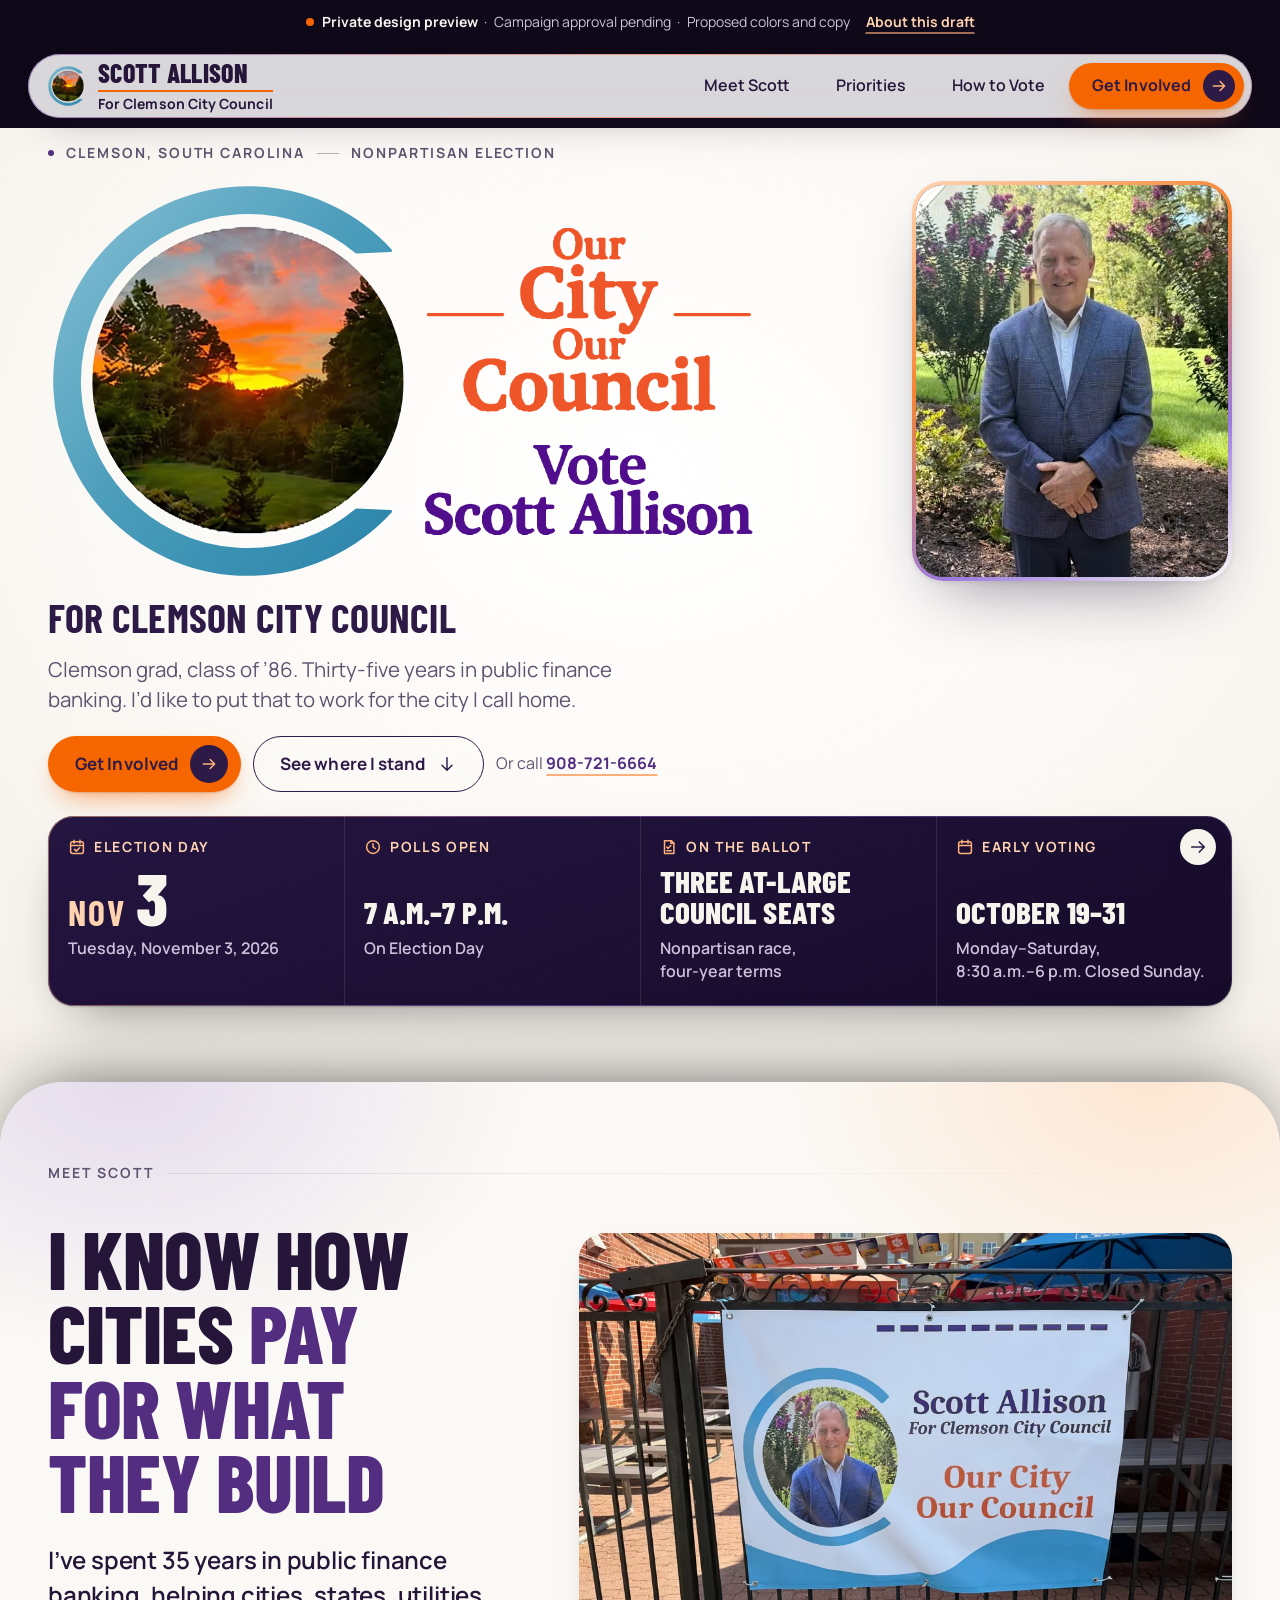
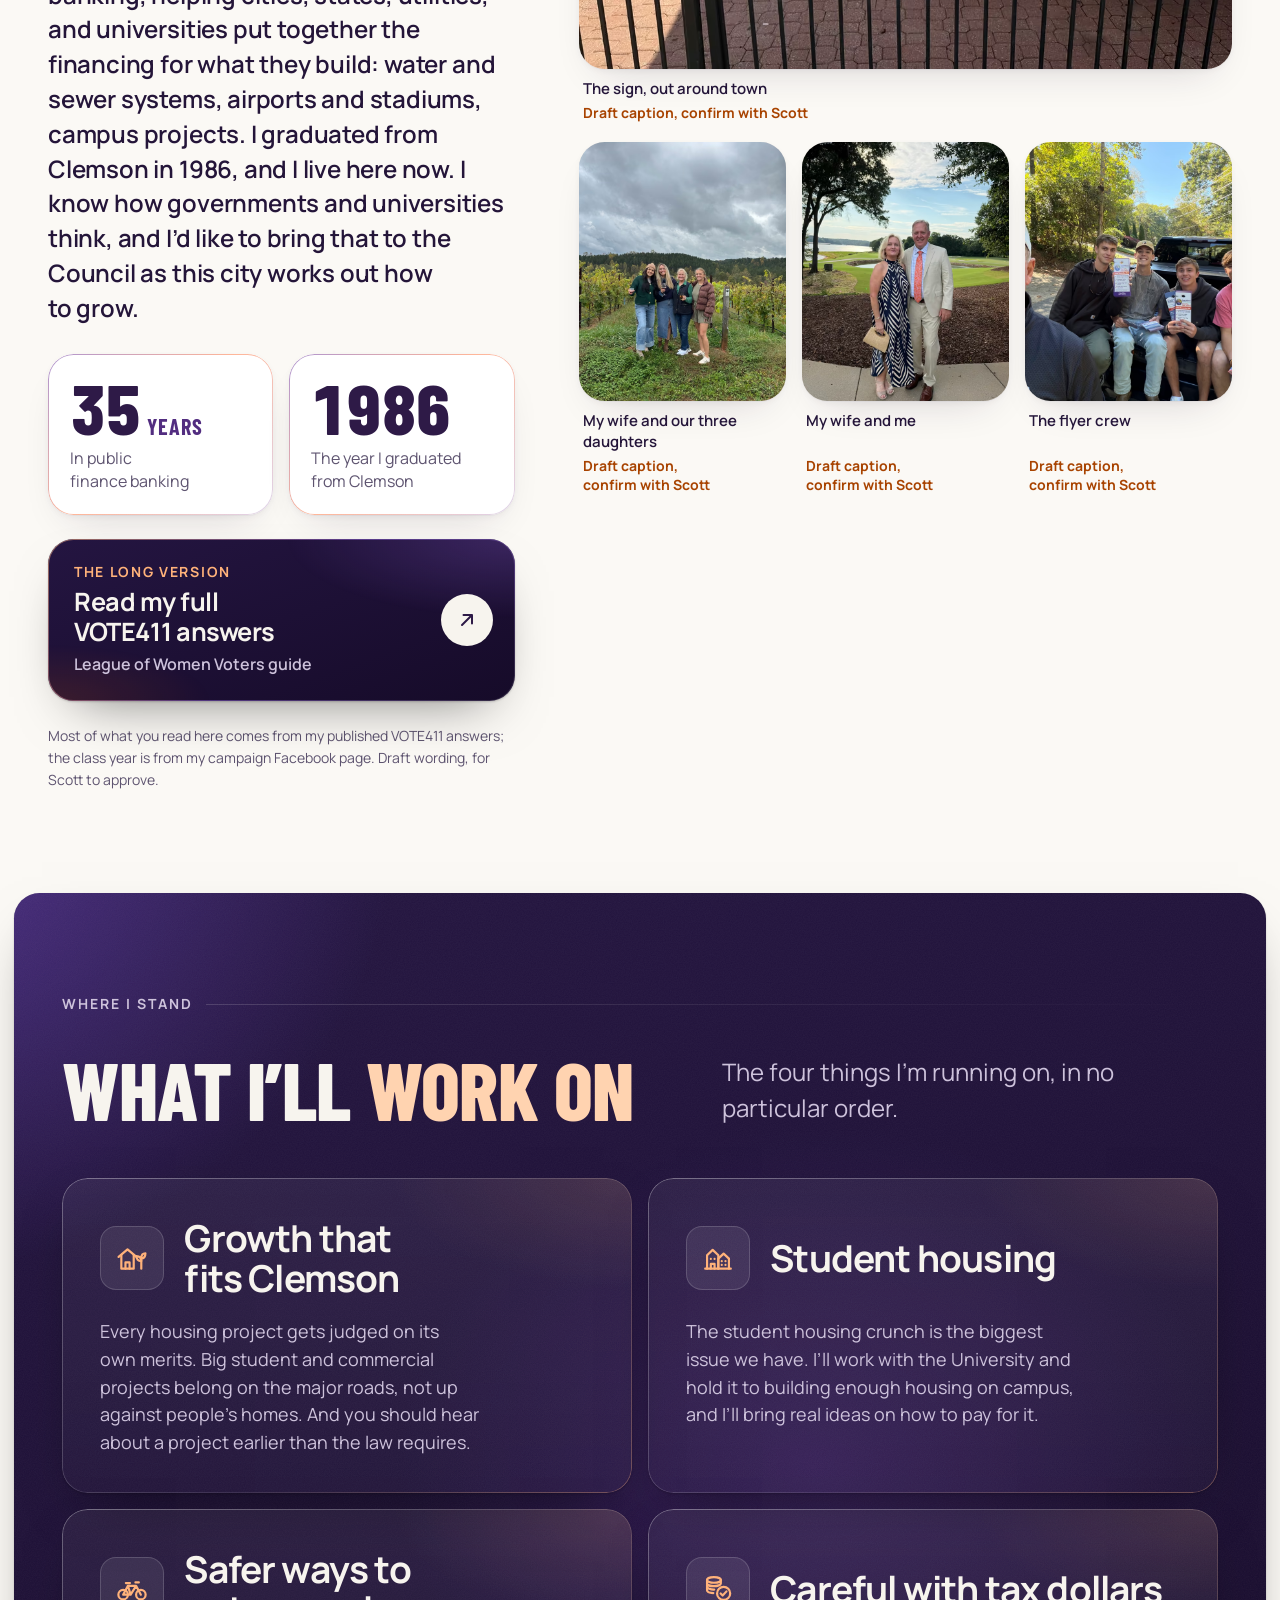
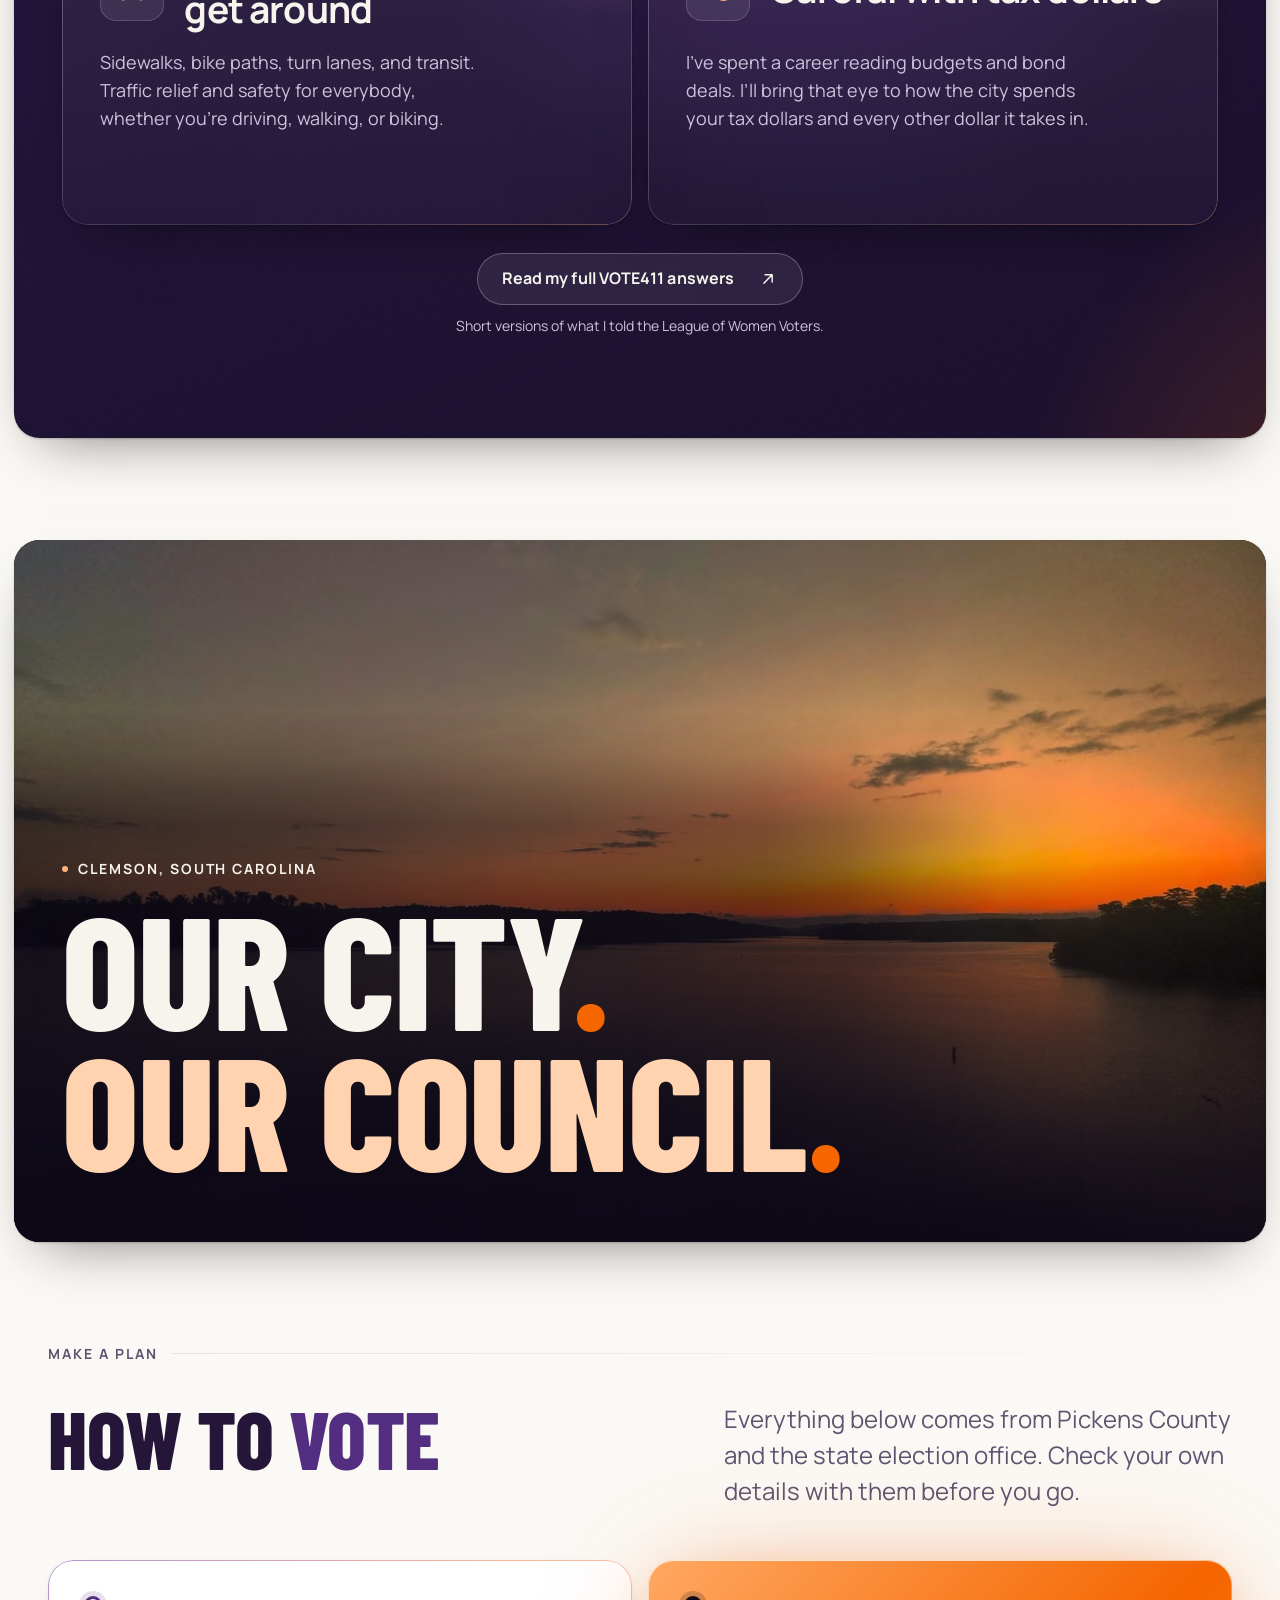
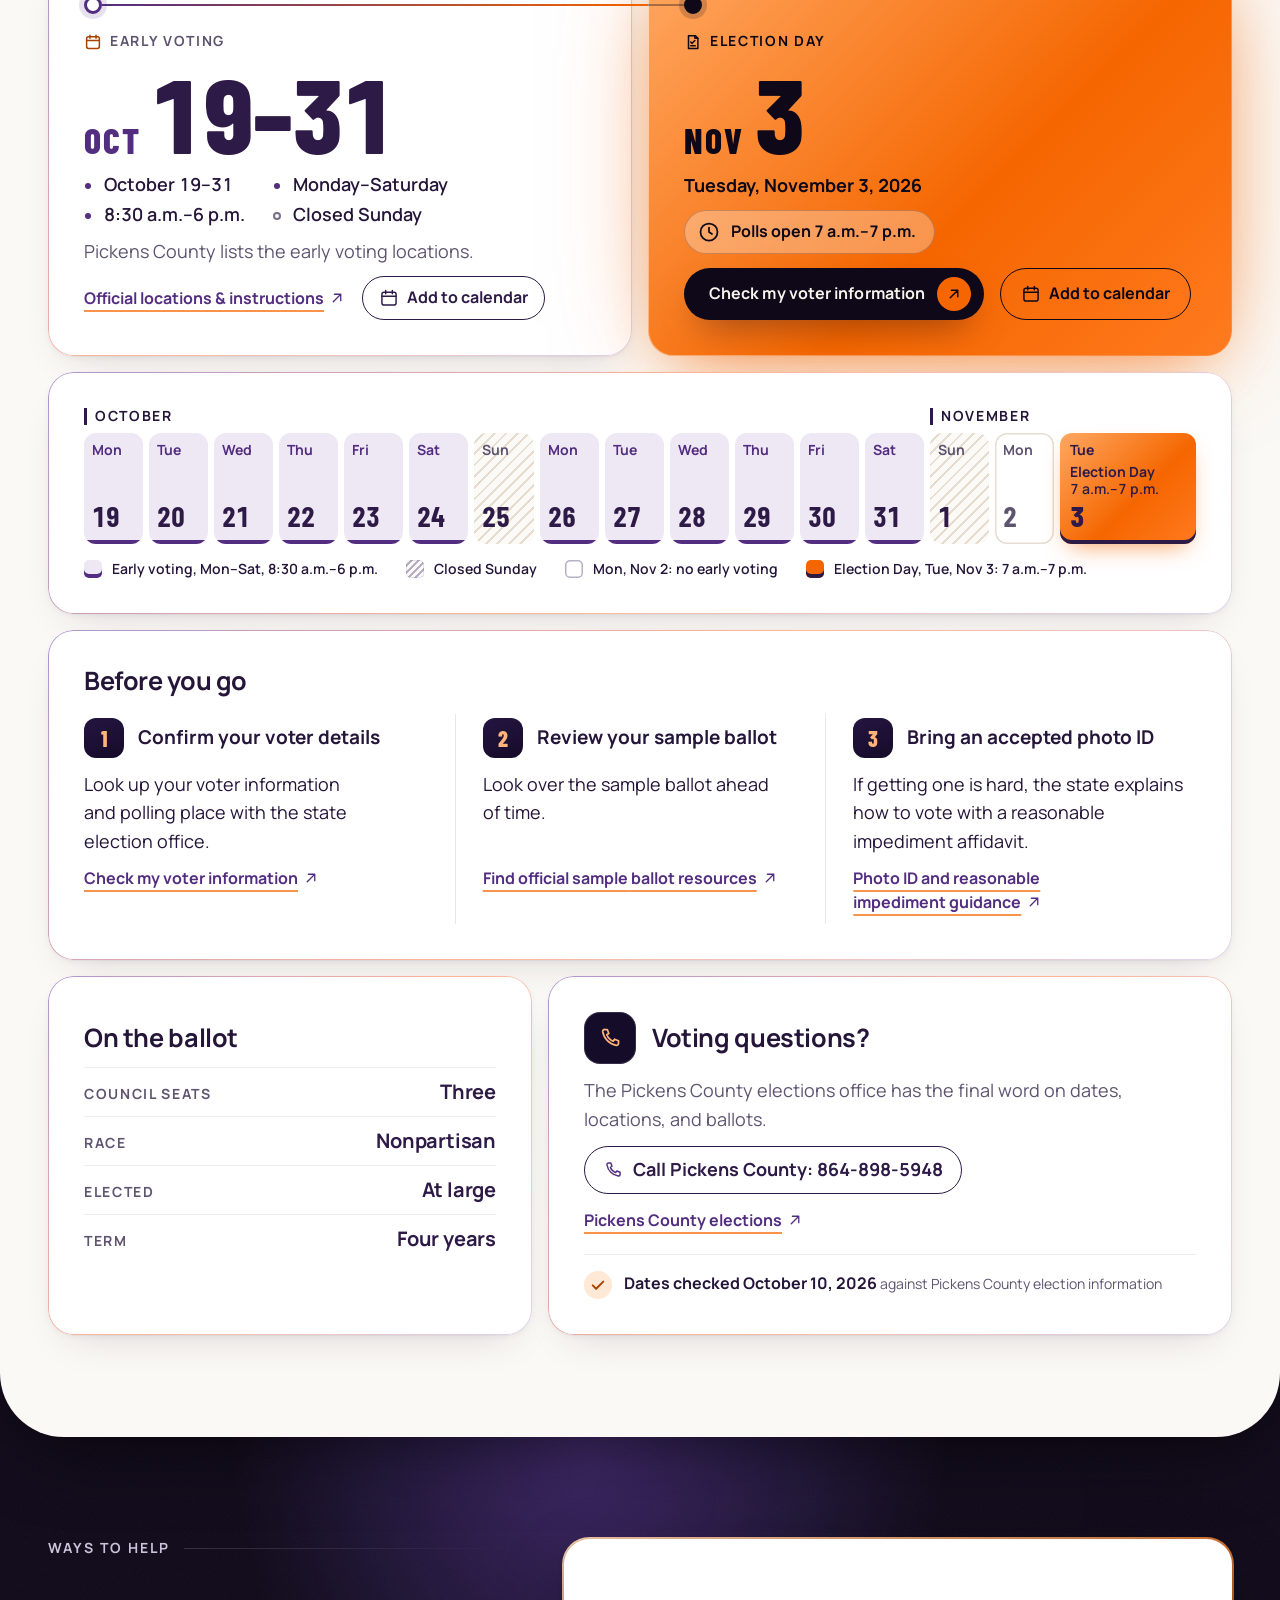
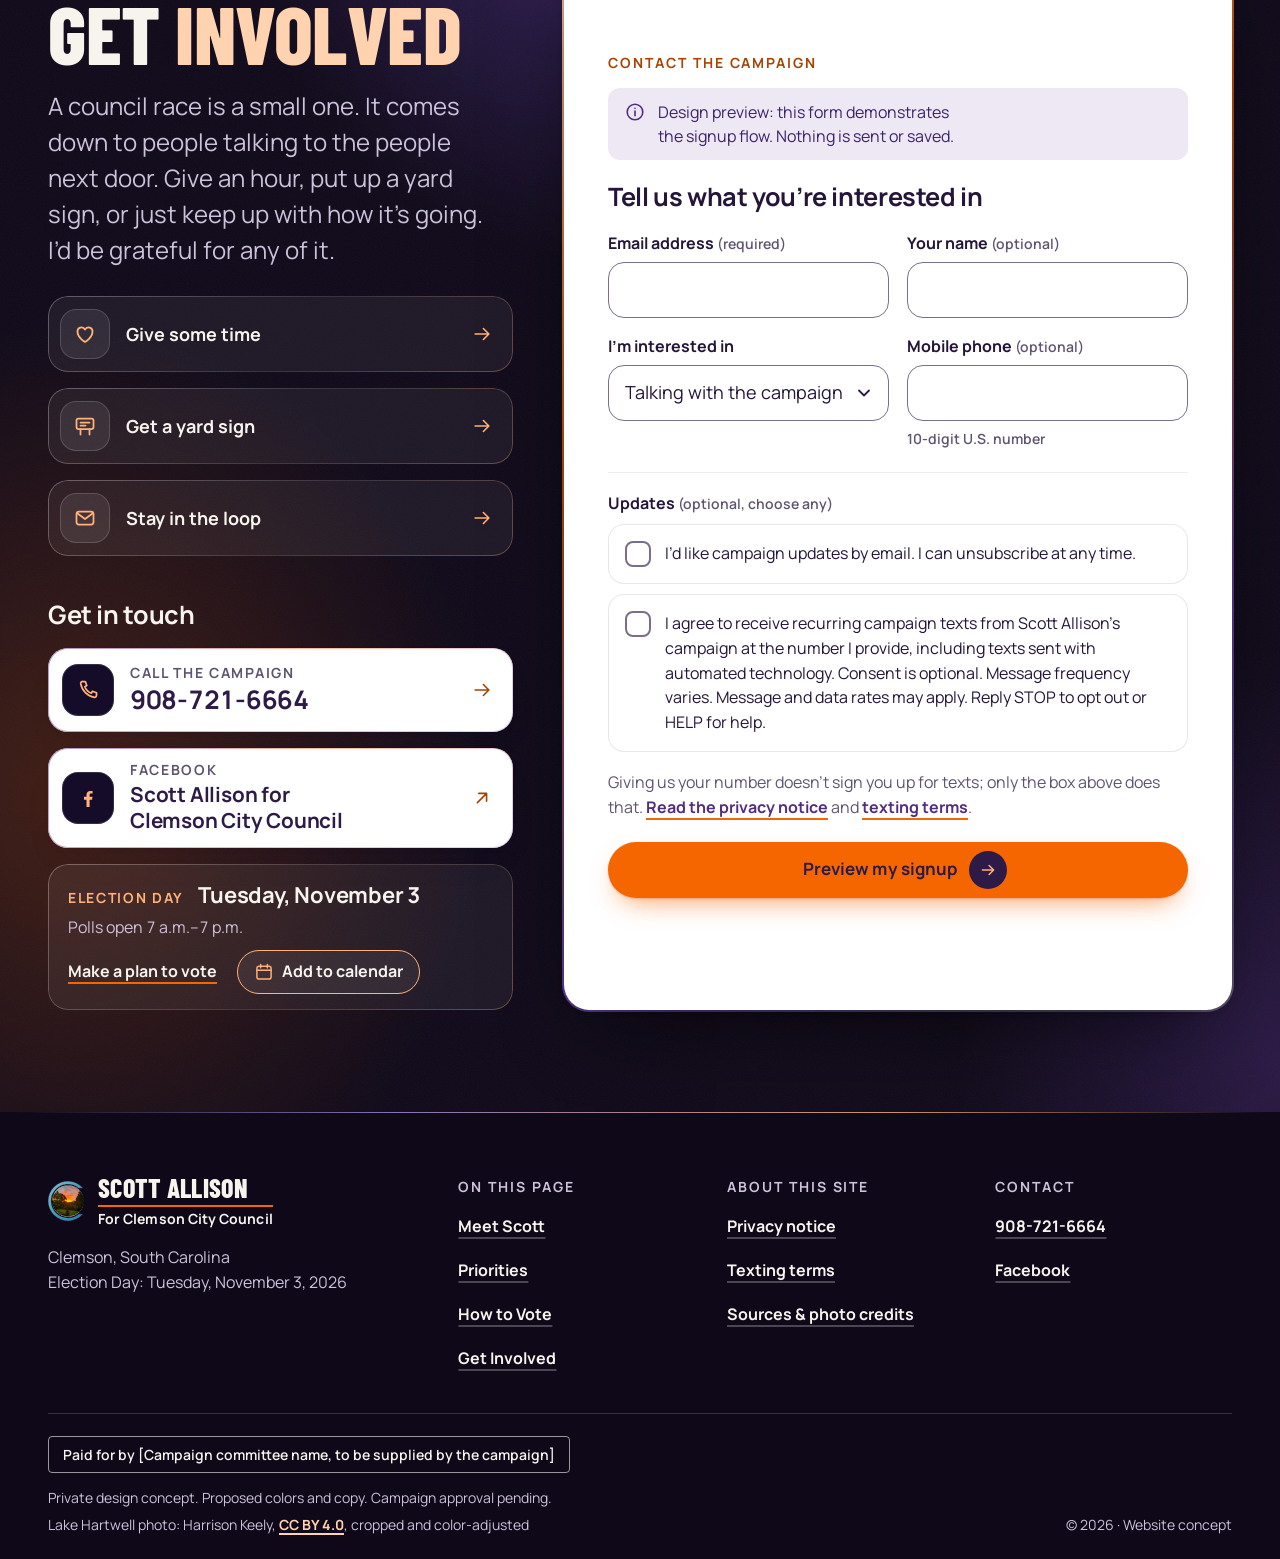
==== commit b038a0d8: "Build from eb50bf0 (preview)" ====
--- a/index.html
+++ b/index.html
@@ -199,52 +199,43 @@
               <p class="source-note">Most of what you read here comes from my published VOTE411 answers; the class year is from my campaign Facebook page.<span class="preview-only"> Draft wording, for Scott to approve.</span></p>
             </div>
 
-            <!-- Photo gallery. While no slot holds a photo it is a compact photo shelf: one note line, then four equal
-                 16:10 dark frames in a row (a row that scrolls sideways in a narrow column), each with its draft-caption chip and a small
-                 camera glyph. To add a photo, drop an <img src="assets/…" width="…" height="…" alt="…" loading="lazy"
-                 decoding="async"> into the slot's <figure> (anywhere before the <figcaption>). With the first photo the
-                 gallery switches to its photo layout (one lead slot, three smaller; fixed ratios, object-fit: cover), the
-                 note hides and Meet Scott returns to its two columns. On the live site (config.preview false, html.is-live)
-                 an empty slot is never shown, and an empty gallery not at all. Once Scott confirms the wording, edit the
-                 caption and delete the "Draft caption" tag. -->
+            <!-- Photo gallery: four photos the campaign supplied on October 19, 2026, exported by tools/gallery-build.py
+                 (AVIF with a JPEG fallback, the originals stay out of the repo). One lead slot (3:2, 16:9 on tablets) and
+                 three tiles (4:5, 1:1 on tablets and phones; the last is the phone's wide 21:9 tile), fixed ratios with
+                 object-fit: cover and per-photo focal points in styles.css. A slot without a photo would show as the
+                 dark "photo shelf" frame; on the live site (config.preview false, html.is-live) an empty slot is never
+                 shown. The captions are drafts: once Scott confirms the wording, edit the caption and delete the
+                 "Draft caption" tag. The children's photos from the same batch are held back until their parents agree. -->
             <div class="gallery" role="group" aria-label="Photos">
               <p class="gallery__note">Photos coming: family, and around Clemson.</p>
               <div class="gallery__grid">
-              <figure class="photo-slot photo-slot--lead" data-slot="family-main" data-reveal>
-                <div class="photo-slot__frame">
-                  <div class="photo-slot__placeholder">
-                    <svg class="icon photo-slot__glyph" aria-hidden="true"><use href="#i-camera"/></svg>
-                    <span class="photo-slot__soon">Photo coming soon</span>
-                  </div>
-                </div>
+              <figure class="photo-slot photo-slot--lead photo-slot--sign" data-slot="sign-town" data-reveal>
+                <picture>
+                  <source type="image/avif" srcset="assets/gallery/sign-town-640.avif 640w, assets/gallery/sign-town-1000.avif 1000w, assets/gallery/sign-town-1600.avif 1600w" sizes="(min-width: 1000px) 700px, calc(100vw - 32px)">
+                  <img src="assets/gallery/sign-town-1000.jpg" srcset="assets/gallery/sign-town-640.jpg 640w, assets/gallery/sign-town-1000.jpg 1000w, assets/gallery/sign-town-1600.jpg 1600w" sizes="(min-width: 1000px) 700px, calc(100vw - 32px)" width="1600" height="1067" alt="A Scott Allison for Clemson City Council banner hanging on a patio railing" loading="lazy" decoding="async">
+                </picture>
+                <figcaption class="photo-slot__caption"><span class="photo-slot__text">The sign, out around town</span> <span class="photo-slot__draft preview-only">Draft caption, confirm with Scott</span></figcaption>
+              </figure>
+              <figure class="photo-slot photo-slot--family" data-slot="family" data-reveal>
+                <picture>
+                  <source type="image/avif" srcset="assets/gallery/family-640.avif 640w, assets/gallery/family-960.avif 960w" sizes="(min-width: 1000px) 230px, (min-width: 500px) 30vw, 50vw">
+                  <img src="assets/gallery/family-640.jpg" srcset="assets/gallery/family-640.jpg 640w, assets/gallery/family-960.jpg 960w" sizes="(min-width: 1000px) 230px, (min-width: 500px) 30vw, 50vw" width="960" height="1200" alt="Four women standing between rows of vines at a vineyard" loading="lazy" decoding="async">
+                </picture>
                 <figcaption class="photo-slot__caption"><span class="photo-slot__text">My wife and our three daughters</span> <span class="photo-slot__draft preview-only">Draft caption, confirm with Scott</span></figcaption>
               </figure>
-              <figure class="photo-slot" data-slot="family-couple" data-reveal>
-                <div class="photo-slot__frame">
-                  <div class="photo-slot__placeholder">
-                    <svg class="icon photo-slot__glyph" aria-hidden="true"><use href="#i-camera"/></svg>
-                    <span class="photo-slot__soon">Photo coming soon</span>
-                  </div>
-                </div>
+              <figure class="photo-slot photo-slot--couple" data-slot="couple" data-reveal>
+                <picture>
+                  <source type="image/avif" srcset="assets/gallery/couple-640.avif 640w, assets/gallery/couple-960.avif 960w" sizes="(min-width: 1000px) 230px, (min-width: 500px) 30vw, 50vw">
+                  <img src="assets/gallery/couple-640.jpg" srcset="assets/gallery/couple-640.jpg 640w, assets/gallery/couple-960.jpg 960w" sizes="(min-width: 1000px) 230px, (min-width: 500px) 30vw, 50vw" width="960" height="1200" alt="Scott Allison and a woman in evening wear on a lawn beside a lake" loading="lazy" decoding="async">
+                </picture>
                 <figcaption class="photo-slot__caption"><span class="photo-slot__text">My wife and me</span> <span class="photo-slot__draft preview-only">Draft caption, confirm with Scott</span></figcaption>
               </figure>
-              <figure class="photo-slot" data-slot="family-daughters" data-reveal>
-                <div class="photo-slot__frame">
-                  <div class="photo-slot__placeholder">
-                    <svg class="icon photo-slot__glyph" aria-hidden="true"><use href="#i-camera"/></svg>
-                    <span class="photo-slot__soon">Photo coming soon</span>
-                  </div>
-                </div>
-                <figcaption class="photo-slot__caption"><span class="photo-slot__text">Our three daughters</span> <span class="photo-slot__draft preview-only">Draft caption, confirm with Scott</span></figcaption>
-              </figure>
-              <figure class="photo-slot photo-slot--wide" data-slot="around-clemson" data-reveal>
-                <div class="photo-slot__frame">
-                  <div class="photo-slot__placeholder">
-                    <svg class="icon photo-slot__glyph" aria-hidden="true"><use href="#i-image"/></svg>
-                    <span class="photo-slot__soon">Photo coming soon</span>
-                  </div>
-                </div>
-                <figcaption class="photo-slot__caption"><span class="photo-slot__text">Around Clemson</span> <span class="photo-slot__draft preview-only">Draft caption, confirm with Scott</span></figcaption>
+              <figure class="photo-slot photo-slot--wide photo-slot--crew" data-slot="flyer-crew" data-reveal>
+                <picture>
+                  <source type="image/avif" srcset="assets/gallery/flyer-crew-640.avif 640w, assets/gallery/flyer-crew-960.avif 960w" sizes="(min-width: 1000px) 230px, (min-width: 500px) 30vw, calc(100vw - 32px)">
+                  <img src="assets/gallery/flyer-crew-640.jpg" srcset="assets/gallery/flyer-crew-640.jpg 640w, assets/gallery/flyer-crew-960.jpg 960w" sizes="(min-width: 1000px) 230px, (min-width: 500px) 30vw, calc(100vw - 32px)" width="960" height="1200" alt="Scott Allison with four young men holding campaign flyers in the back of a pickup truck" loading="lazy" decoding="async">
+                </picture>
+                <figcaption class="photo-slot__caption"><span class="photo-slot__text">The flyer crew</span> <span class="photo-slot__draft preview-only">Draft caption, confirm with Scott</span></figcaption>
               </figure>
               </div>
             </div>
--- a/styles.css
+++ b/styles.css
@@ -1023,14 +1023,22 @@
   .gallery__grid { row-gap: 0; align-items: stretch; }
   .photo-slot { grid-row: span 3; grid-template-rows: subgrid; row-gap: 0; margin-top: 20px; }
   .photo-slot:first-child { margin-top: 0; }
-  .photo-slot__frame, .photo-slot > img { margin-bottom: 10px; }
+  .photo-slot__frame, .photo-slot > img, .photo-slot > picture { margin-bottom: 10px; }
   .photo-slot__caption { grid-row: 2 / span 2; grid-template-rows: subgrid; row-gap: 0; }
   .photo-slot__caption > * { align-self: start; }
   .photo-slot__draft { margin-top: 2px; }
 }
-.photo-slot__frame, .photo-slot > img { width: 100%; height: auto; aspect-ratio: var(--ratio); border-radius: var(--r-tile); }
+.photo-slot__frame, .photo-slot > img, .photo-slot > picture { width: 100%; height: auto; aspect-ratio: var(--ratio); border-radius: var(--r-tile); }
 .photo-slot > img { object-fit: cover; background: var(--sand-100); box-shadow: var(--shadow-tile); }
-.photo-slot:has(> img) .photo-slot__frame { display: none; }
+/* A photo arrives as <picture> (AVIF with a JPEG fallback): the picture is the frame, the image fills it, and where a
+   slot's other ratios crop the photo further (1:1 on tablets, 21:9 for the phone's wide tile) object-position keeps
+   the faces. The focal points belong to the photos exported by tools/gallery-build.py. */
+.photo-slot > picture { display: block; overflow: hidden; background: var(--sand-100); box-shadow: var(--shadow-tile); }
+.photo-slot > picture > img { display: block; width: 100%; height: 100%; object-fit: cover; }
+.photo-slot--family > picture > img { object-position: 50% 42%; }
+.photo-slot--couple > picture > img { object-position: 50% 38%; }
+.photo-slot--crew > picture > img { object-position: 50% 30%; }
+.photo-slot:has(> img, > picture) .photo-slot__frame { display: none; }
 .photo-slot__frame {
   position: relative;
   display: grid;
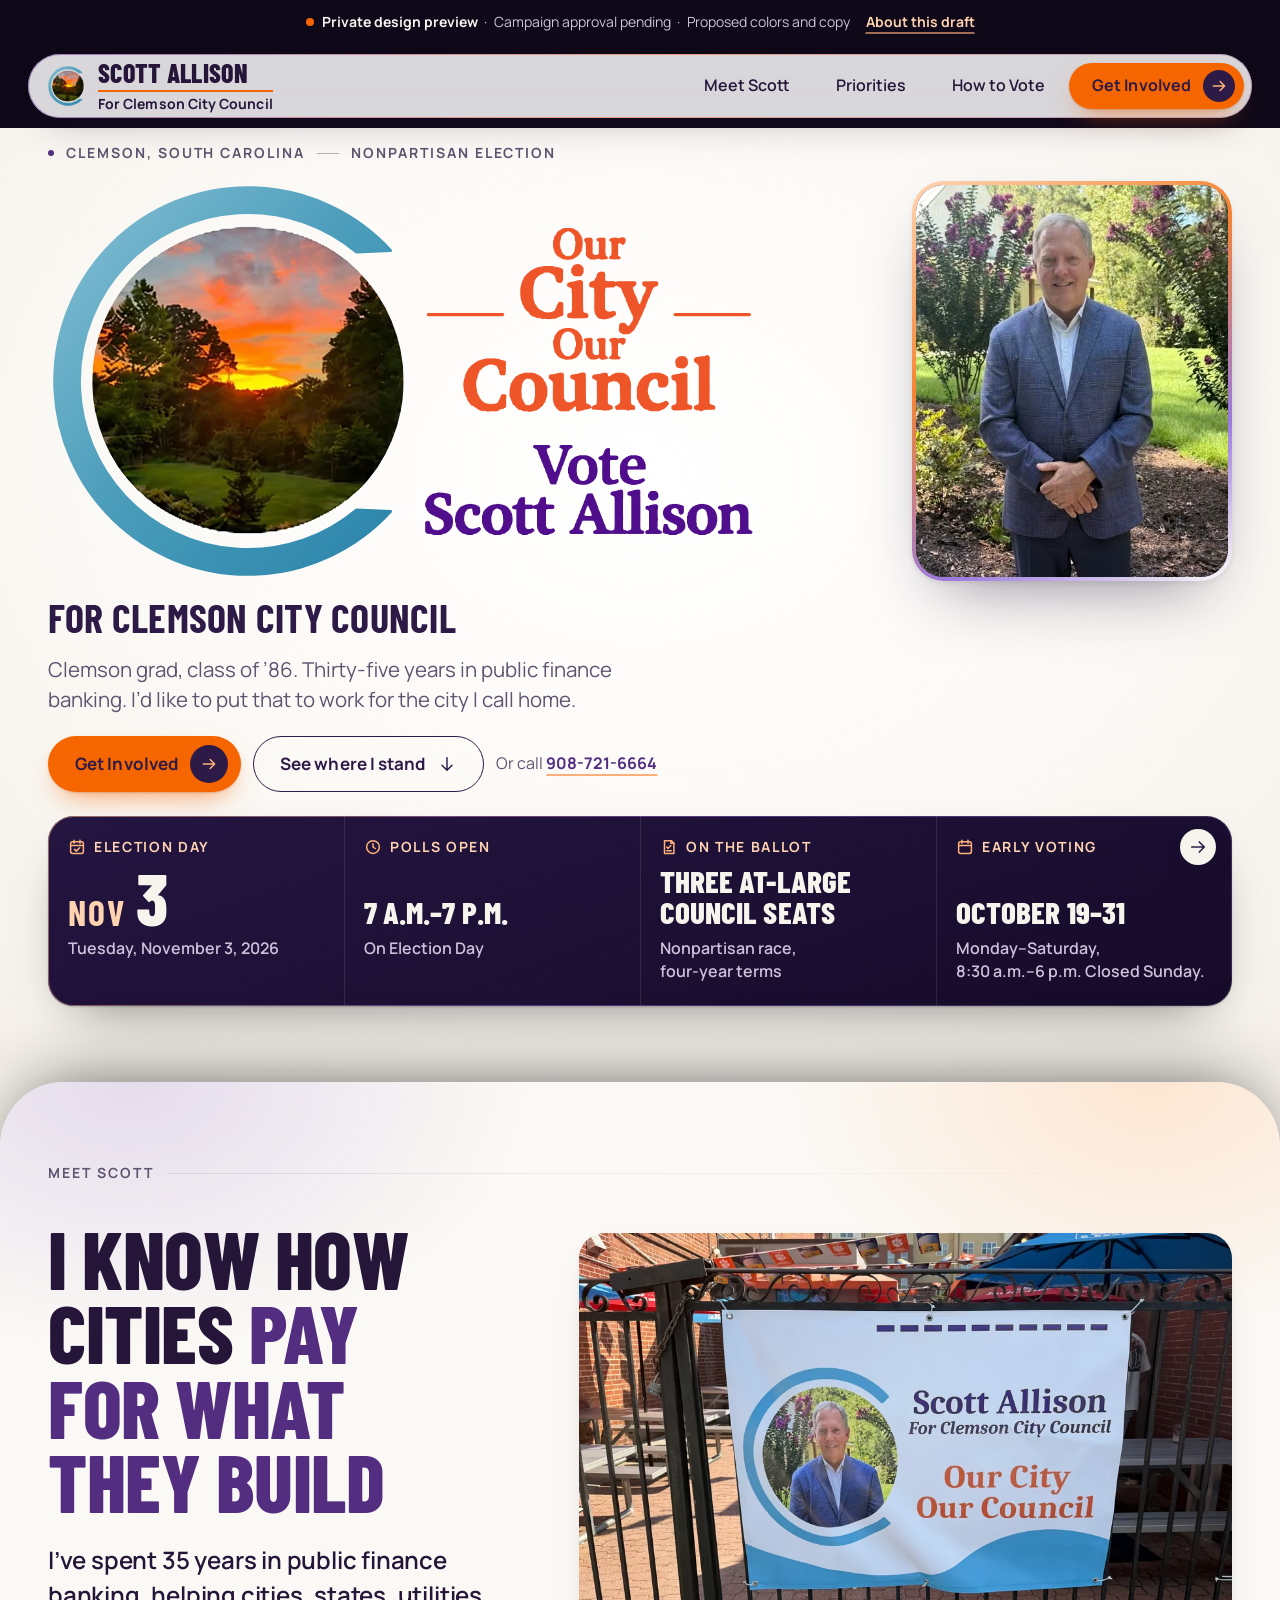
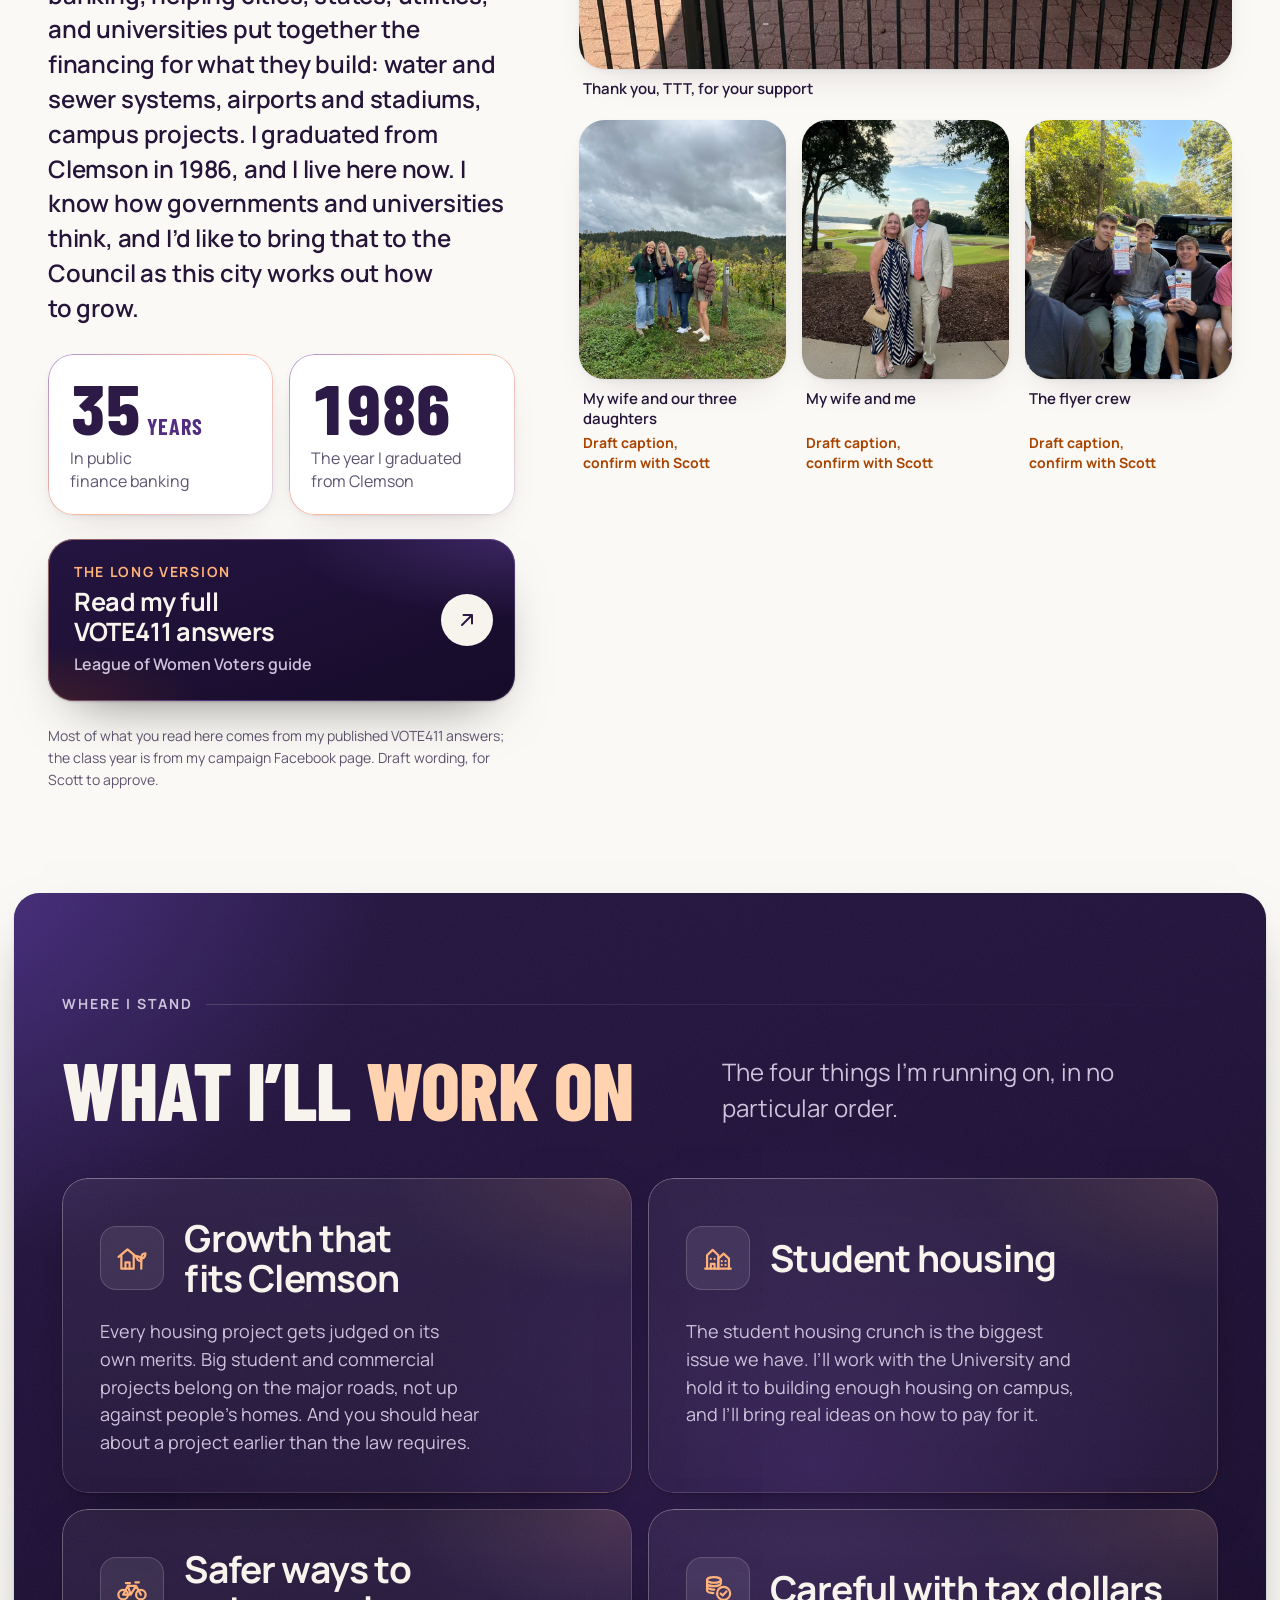
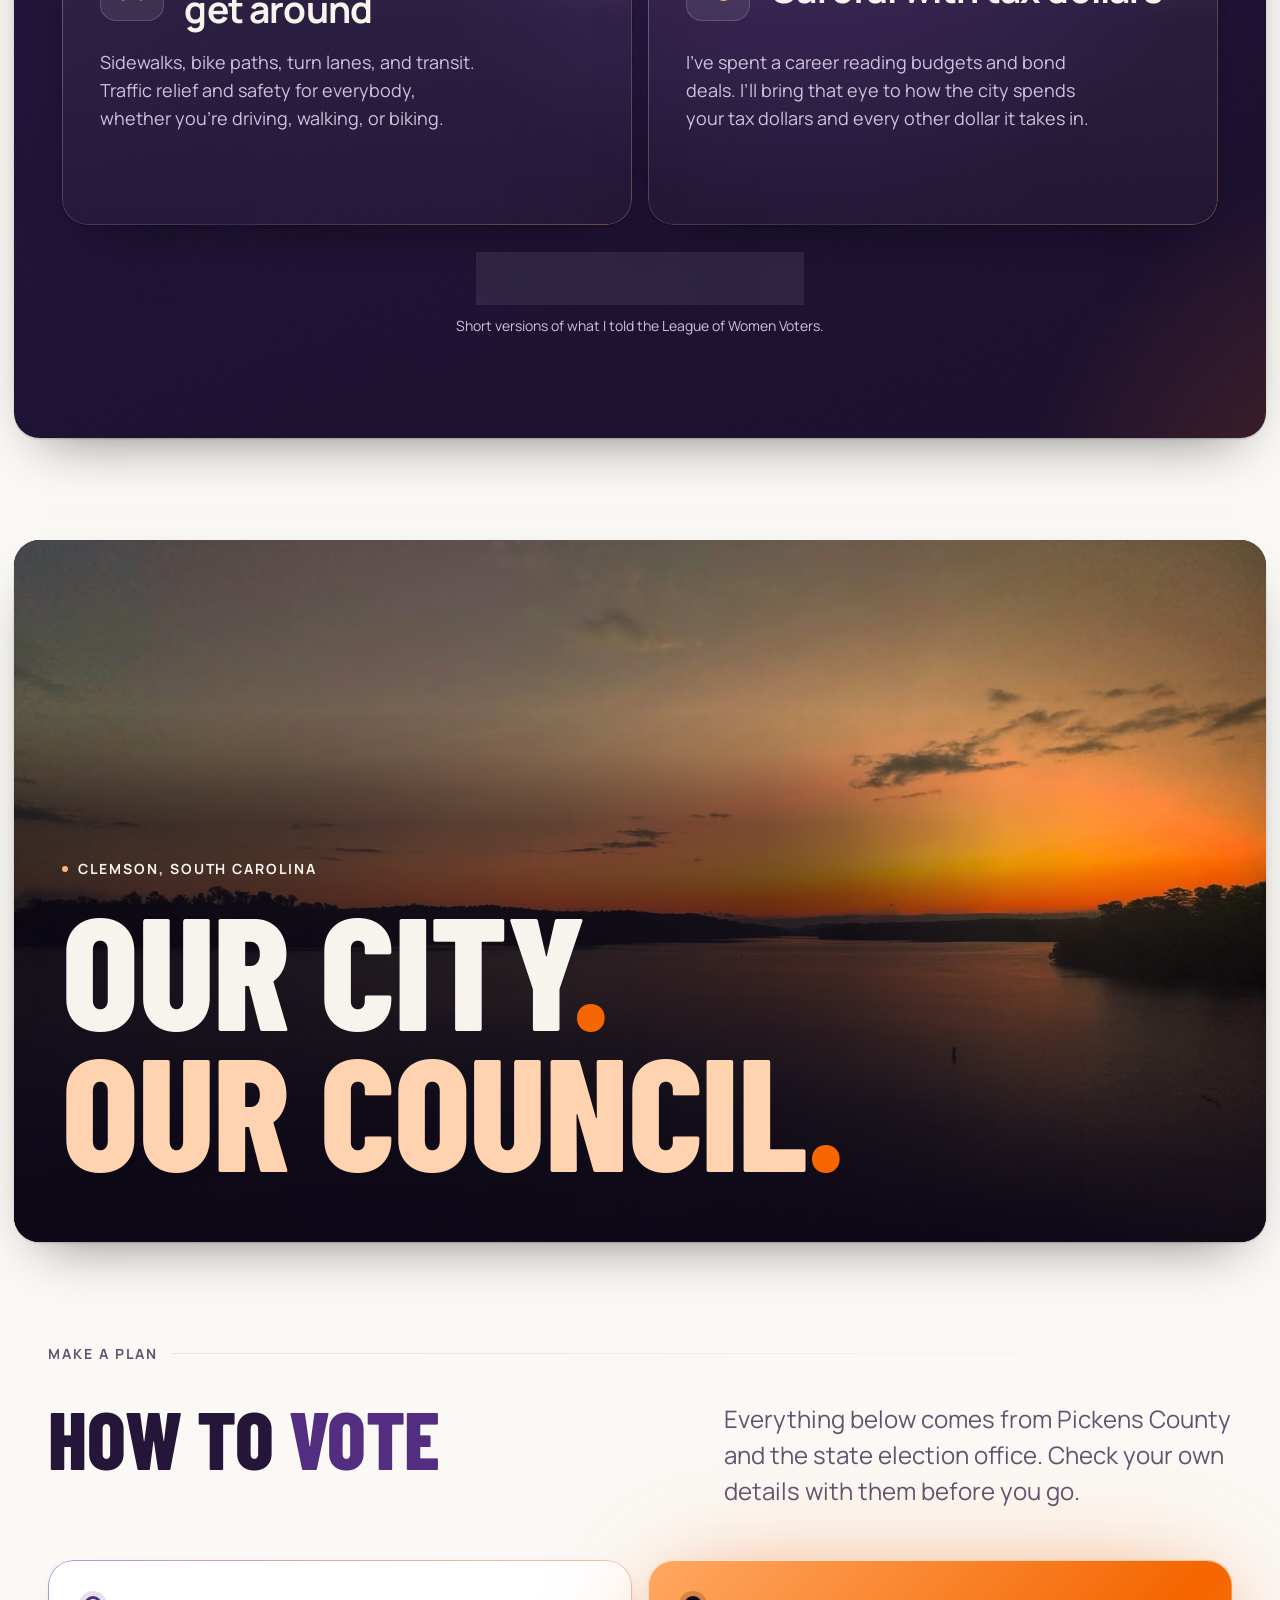
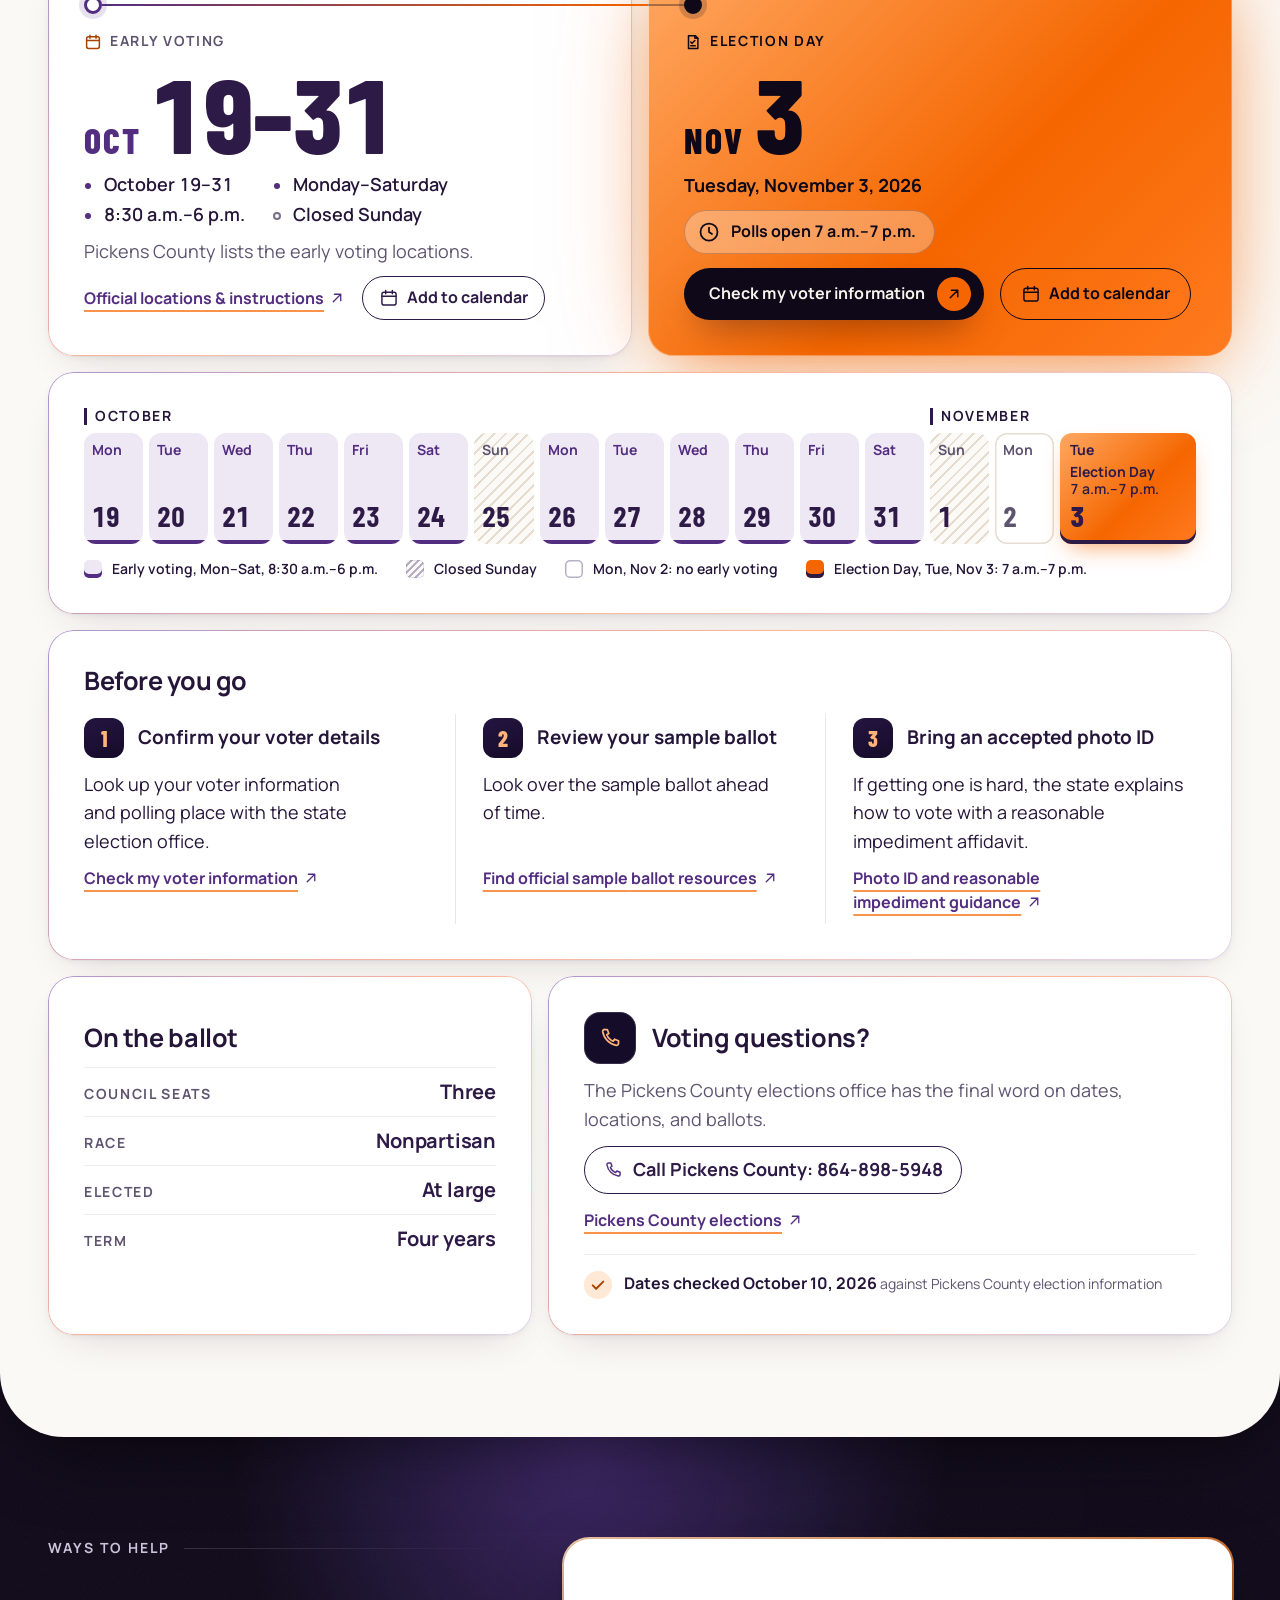
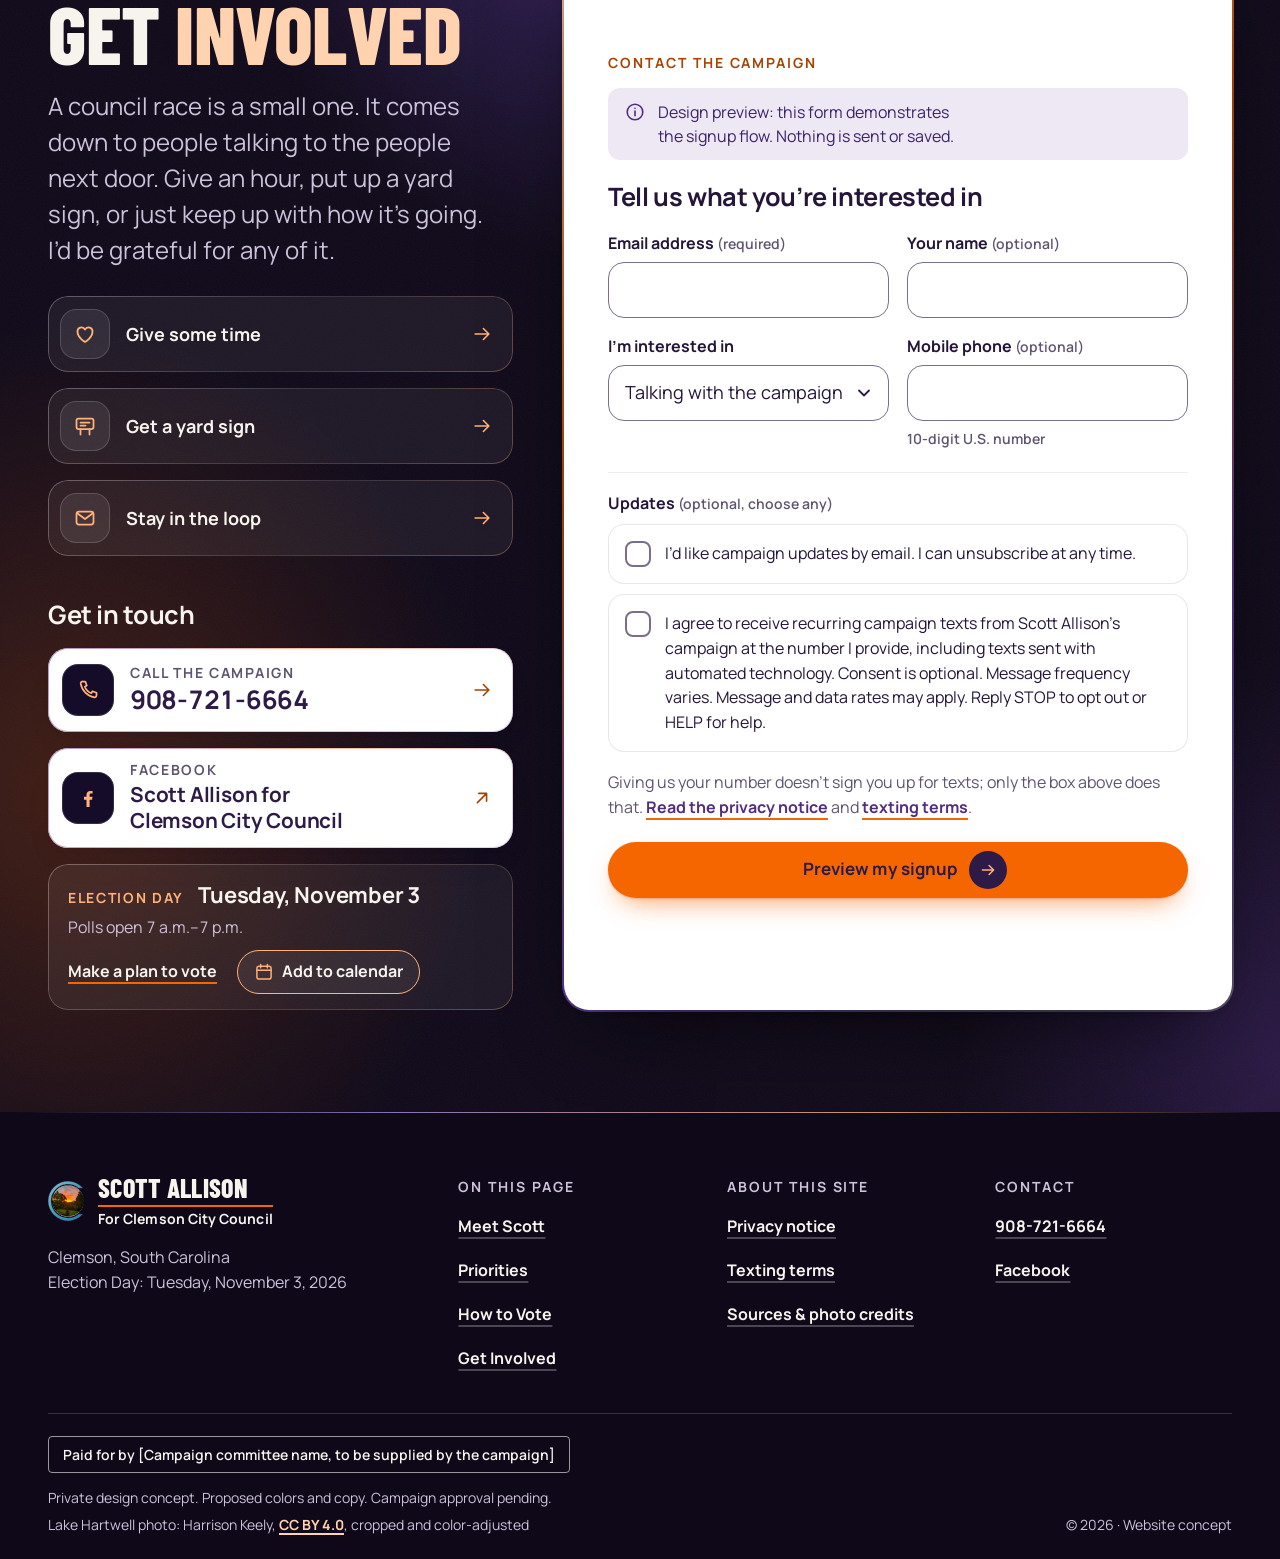
==== commit afe9b405: "Build from de02448 (preview)" ====
--- a/index.html
+++ b/index.html
@@ -212,9 +212,9 @@
               <figure class="photo-slot photo-slot--lead photo-slot--sign" data-slot="sign-town" data-reveal>
                 <picture>
                   <source type="image/avif" srcset="assets/gallery/sign-town-640.avif 640w, assets/gallery/sign-town-1000.avif 1000w, assets/gallery/sign-town-1600.avif 1600w" sizes="(min-width: 1000px) 700px, calc(100vw - 32px)">
-                  <img src="assets/gallery/sign-town-1000.jpg" srcset="assets/gallery/sign-town-640.jpg 640w, assets/gallery/sign-town-1000.jpg 1000w, assets/gallery/sign-town-1600.jpg 1600w" sizes="(min-width: 1000px) 700px, calc(100vw - 32px)" width="1600" height="1067" alt="A Scott Allison for Clemson City Council banner hanging on a patio railing" loading="lazy" decoding="async">
+                  <img src="assets/gallery/sign-town-1000.jpg" srcset="assets/gallery/sign-town-640.jpg 640w, assets/gallery/sign-town-1000.jpg 1000w, assets/gallery/sign-town-1600.jpg 1600w" sizes="(min-width: 1000px) 700px, calc(100vw - 32px)" width="1600" height="1067" alt="A Scott Allison for Clemson City Council banner hanging on the patio railing at TTT" loading="lazy" decoding="async">
                 </picture>
-                <figcaption class="photo-slot__caption"><span class="photo-slot__text">The sign, out around town</span> <span class="photo-slot__draft preview-only">Draft caption, confirm with Scott</span></figcaption>
+                <figcaption class="photo-slot__caption"><span class="photo-slot__text">Thank you, TTT, for your support</span></figcaption>
               </figure>
               <figure class="photo-slot photo-slot--family" data-slot="family" data-reveal>
                 <picture>
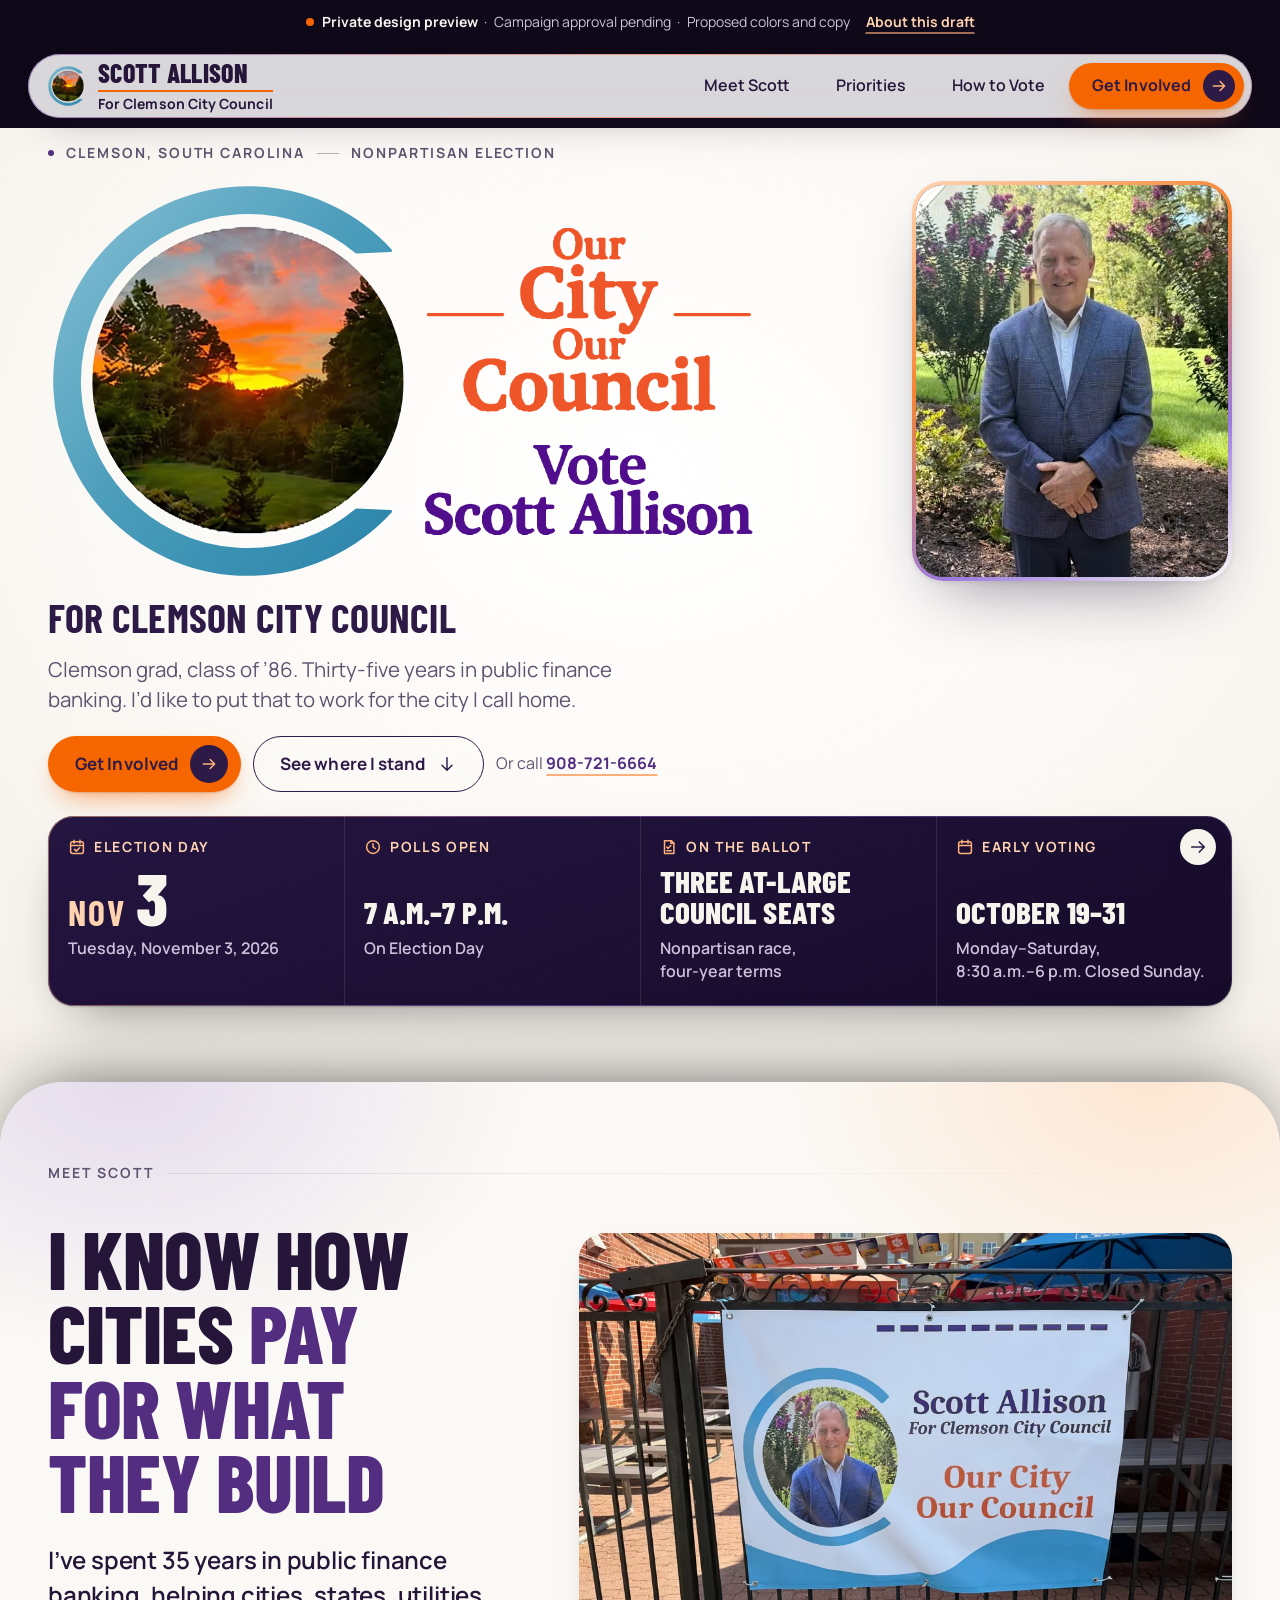
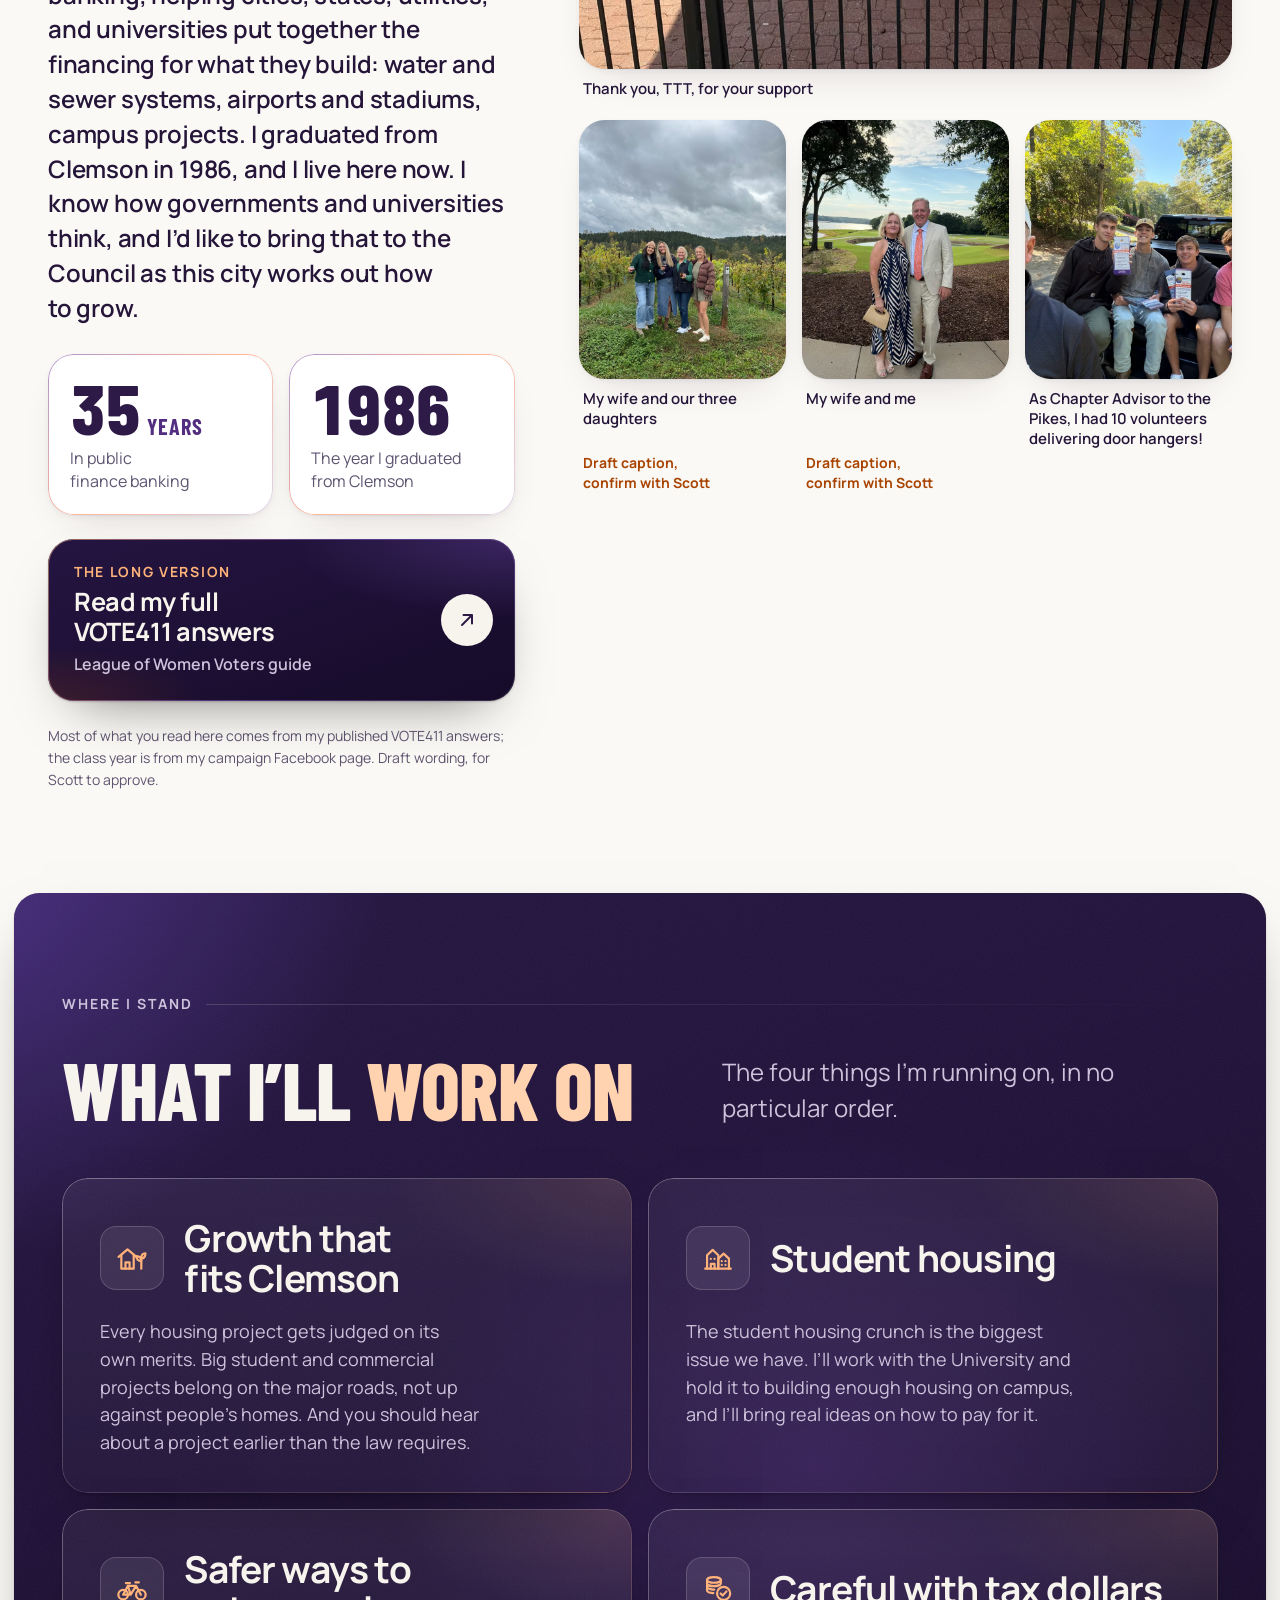
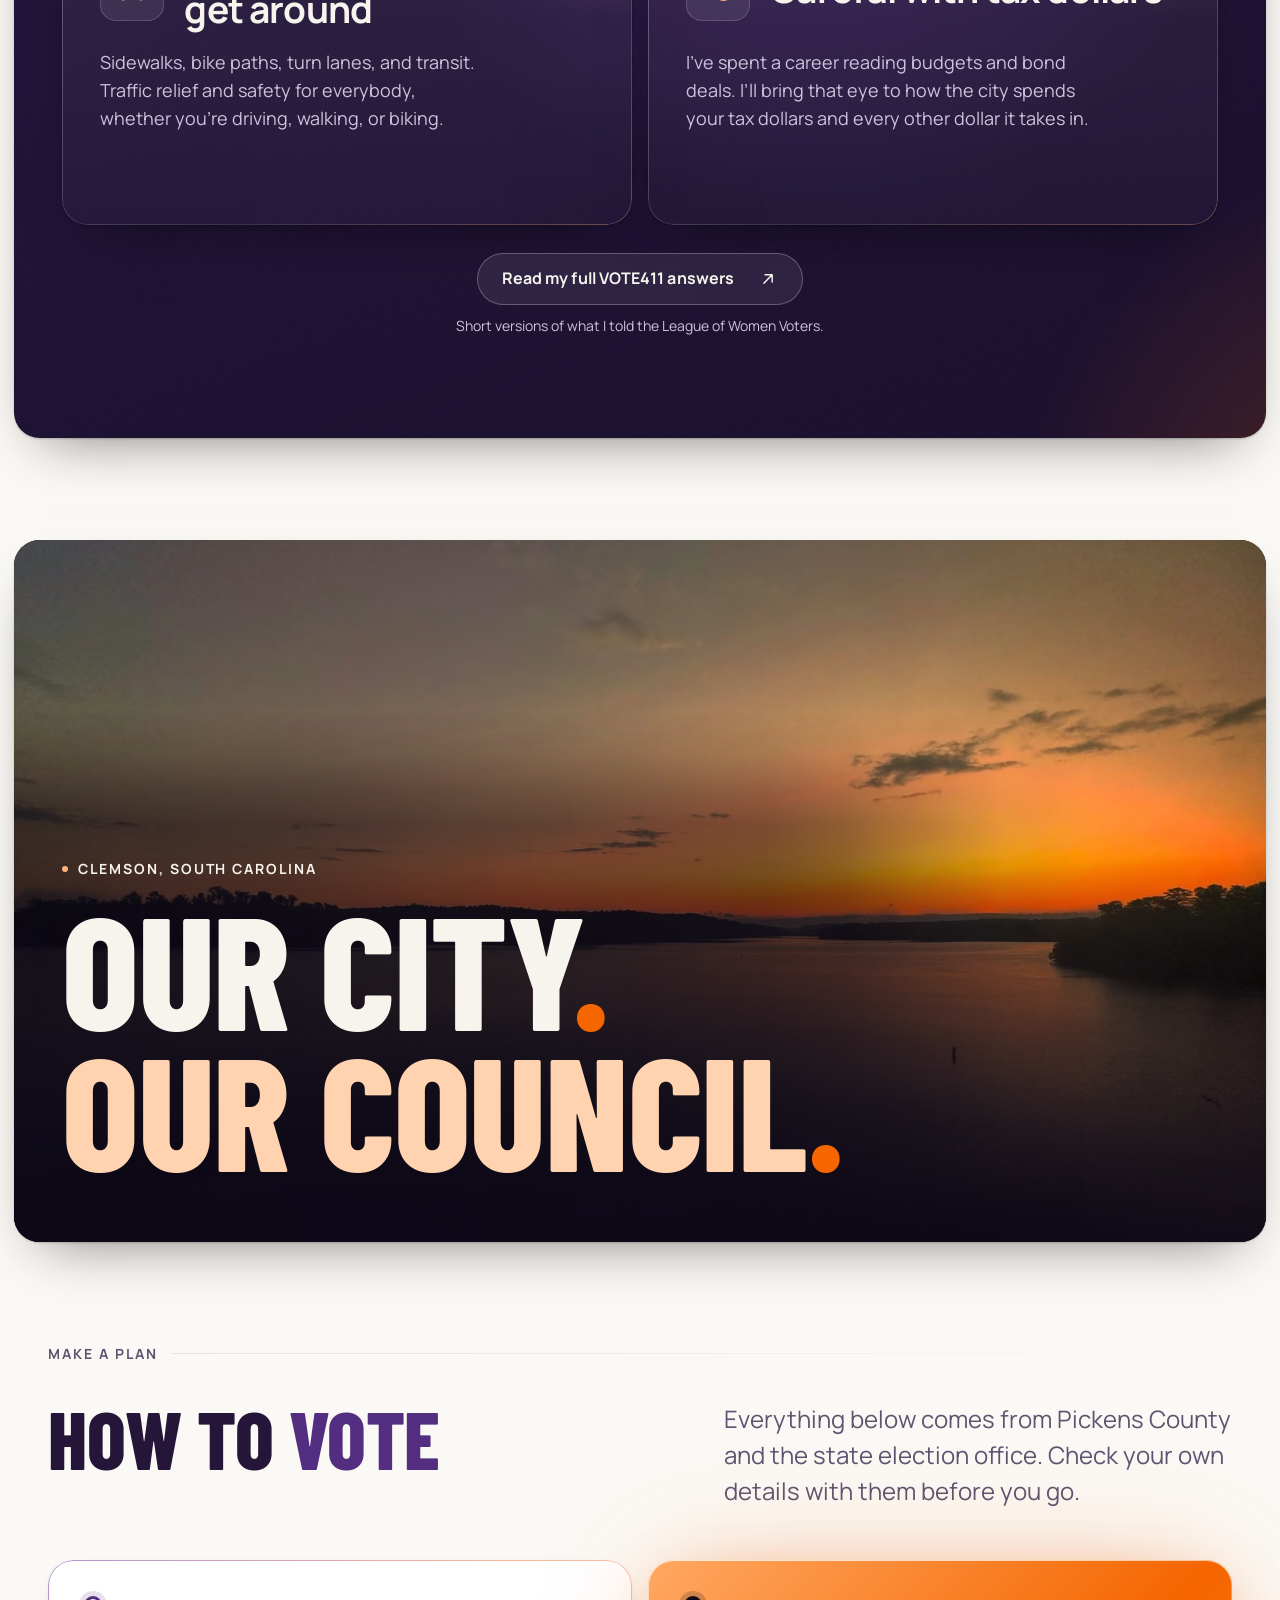
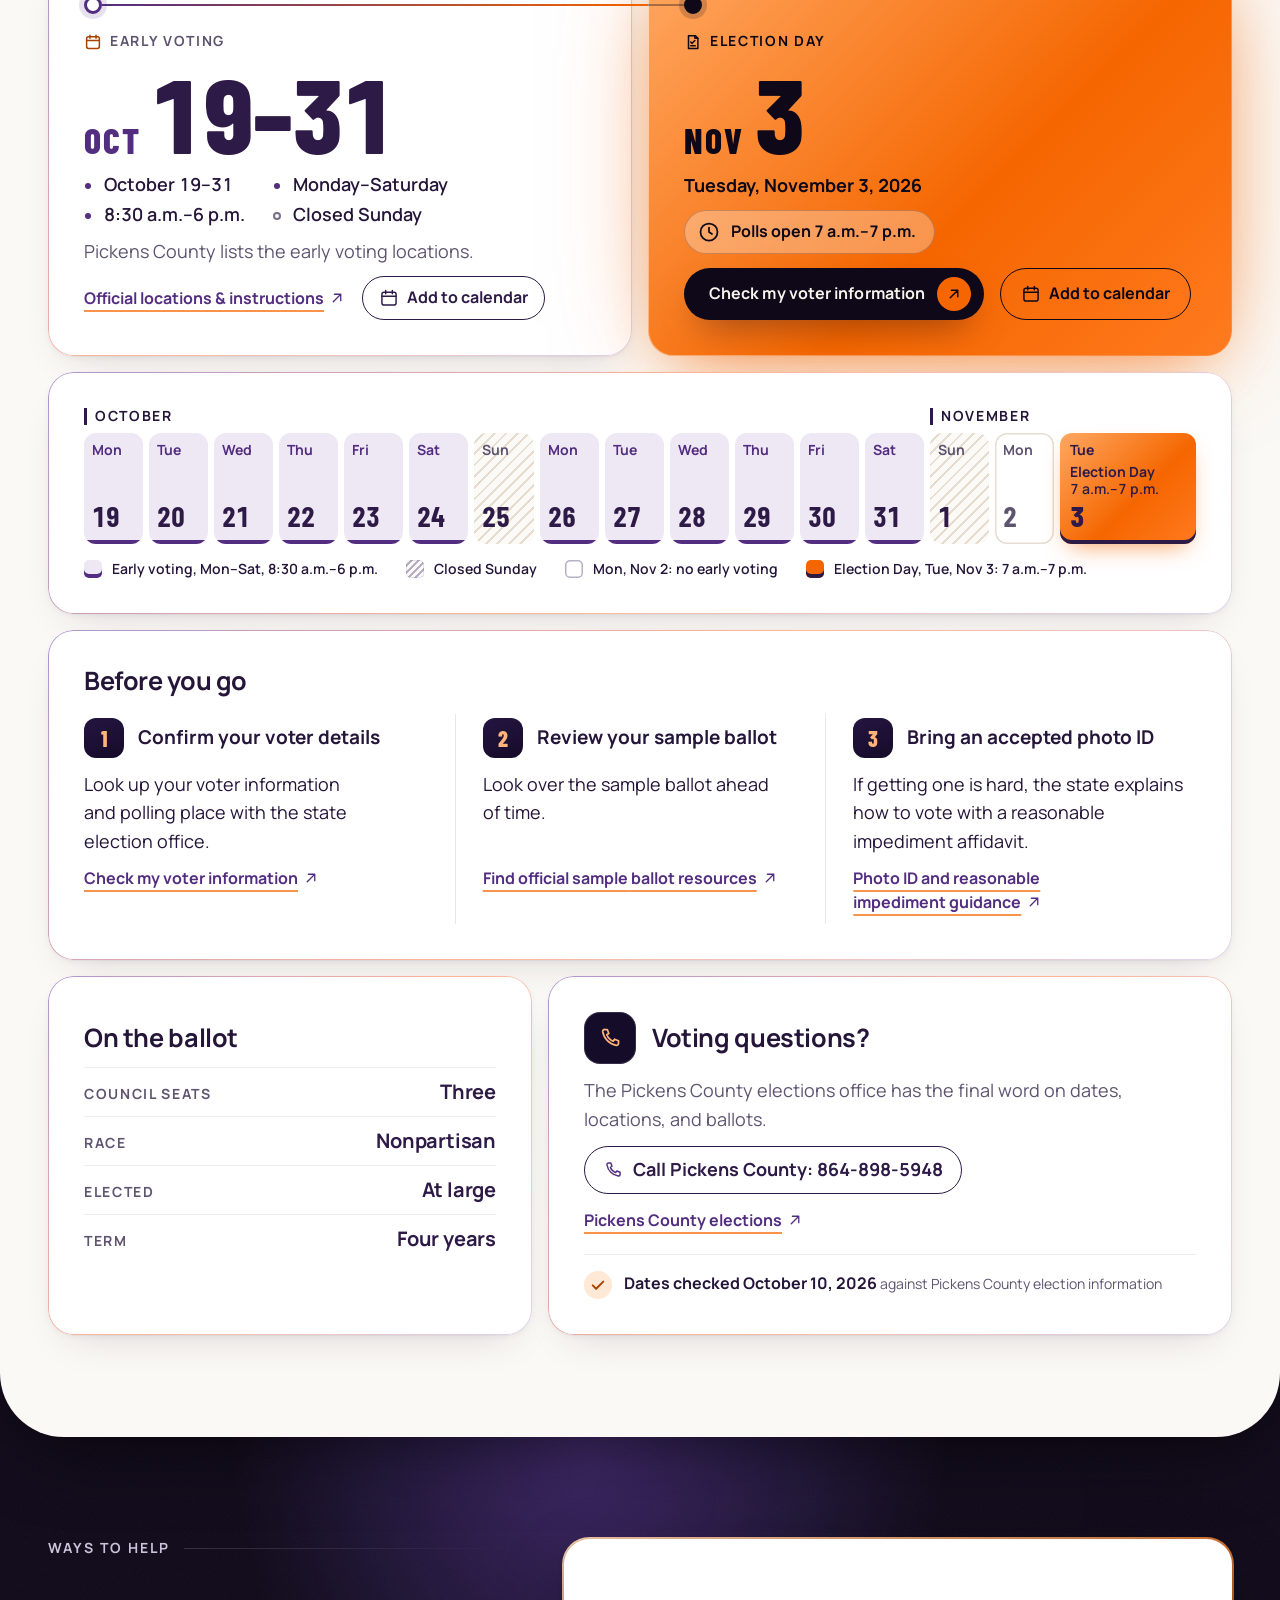
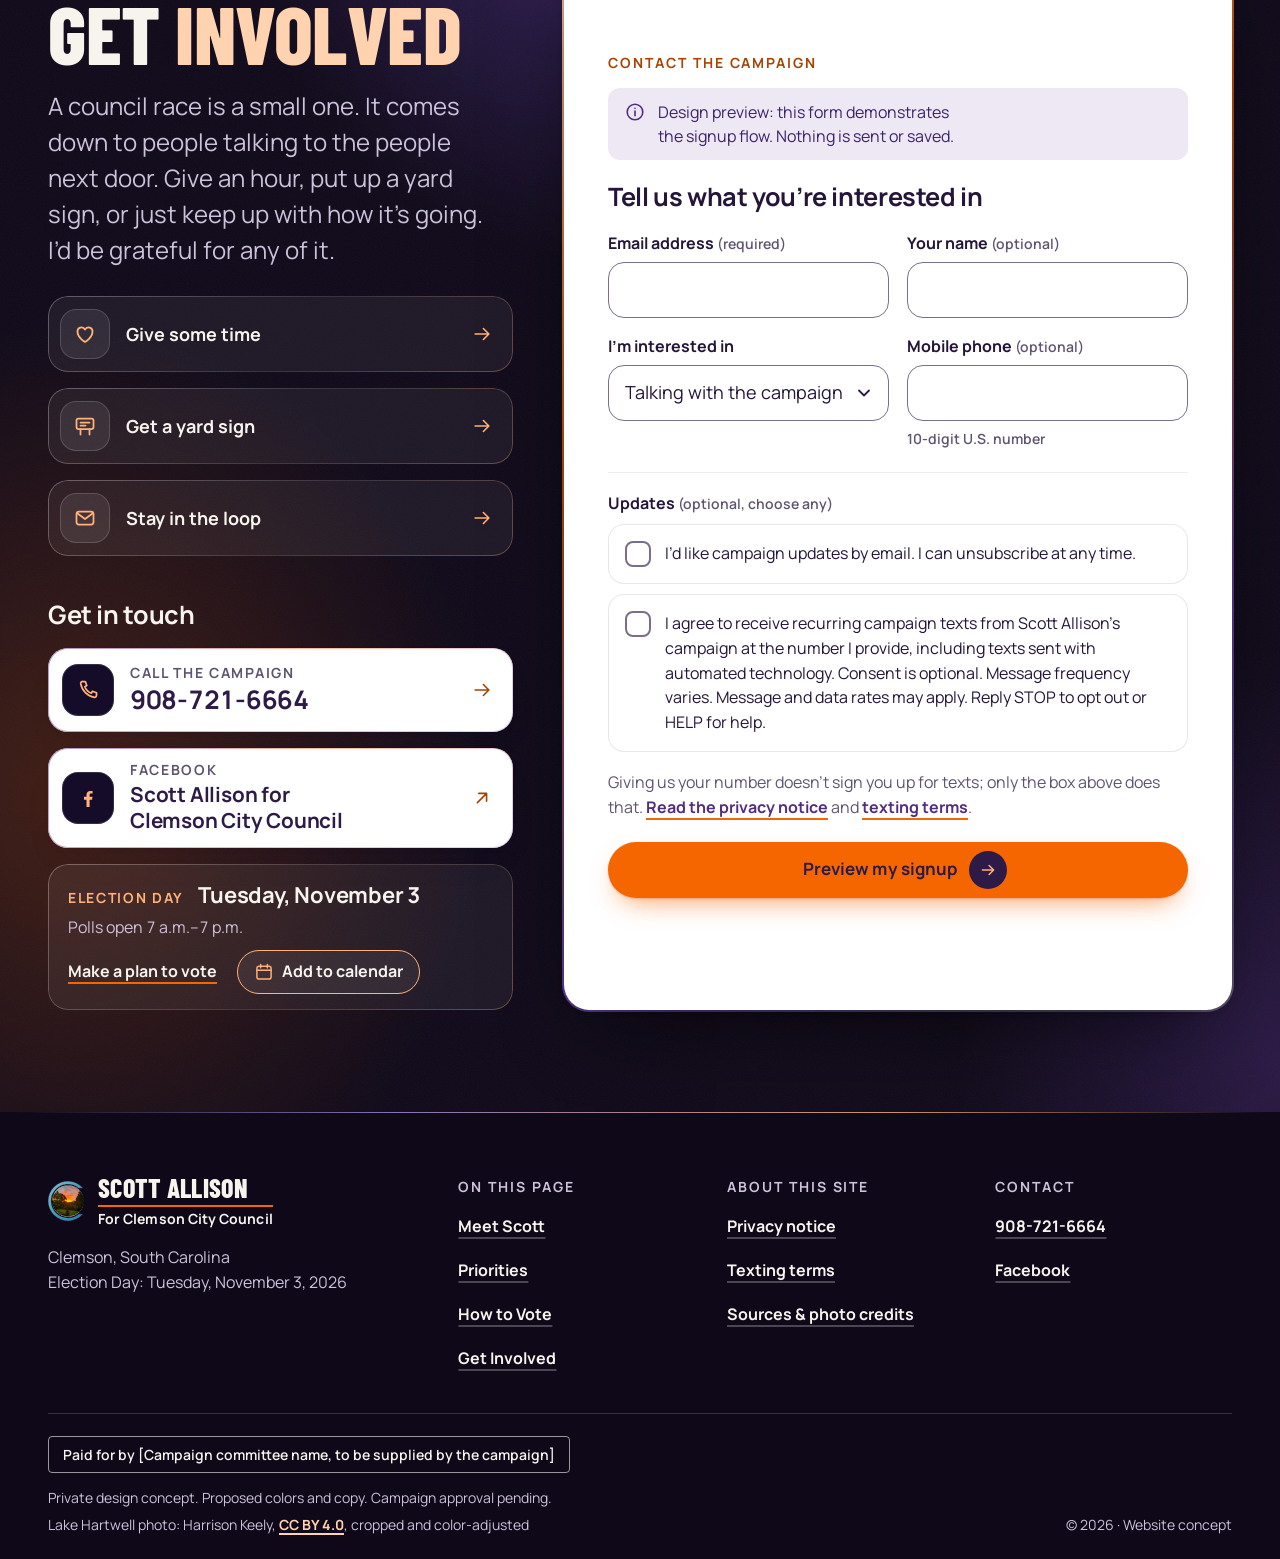
==== commit 8de6bf0b: "Build from 1cfa991 (preview)" ====
--- a/index.html
+++ b/index.html
@@ -233,9 +233,9 @@
               <figure class="photo-slot photo-slot--wide photo-slot--crew" data-slot="flyer-crew" data-reveal>
                 <picture>
                   <source type="image/avif" srcset="assets/gallery/flyer-crew-640.avif 640w, assets/gallery/flyer-crew-960.avif 960w" sizes="(min-width: 1000px) 230px, (min-width: 500px) 30vw, calc(100vw - 32px)">
-                  <img src="assets/gallery/flyer-crew-640.jpg" srcset="assets/gallery/flyer-crew-640.jpg 640w, assets/gallery/flyer-crew-960.jpg 960w" sizes="(min-width: 1000px) 230px, (min-width: 500px) 30vw, calc(100vw - 32px)" width="960" height="1200" alt="Scott Allison with four young men holding campaign flyers in the back of a pickup truck" loading="lazy" decoding="async">
+                  <img src="assets/gallery/flyer-crew-640.jpg" srcset="assets/gallery/flyer-crew-640.jpg 640w, assets/gallery/flyer-crew-960.jpg 960w" sizes="(min-width: 1000px) 230px, (min-width: 500px) 30vw, calc(100vw - 32px)" width="960" height="1200" alt="Scott Allison with four young men holding campaign door hangers in the back of a pickup truck" loading="lazy" decoding="async">
                 </picture>
-                <figcaption class="photo-slot__caption"><span class="photo-slot__text">The flyer crew</span> <span class="photo-slot__draft preview-only">Draft caption, confirm with Scott</span></figcaption>
+                <figcaption class="photo-slot__caption"><span class="photo-slot__text">As Chapter Advisor to the Pikes, I had 10 volunteers delivering door hangers!</span></figcaption>
               </figure>
               </div>
             </div>
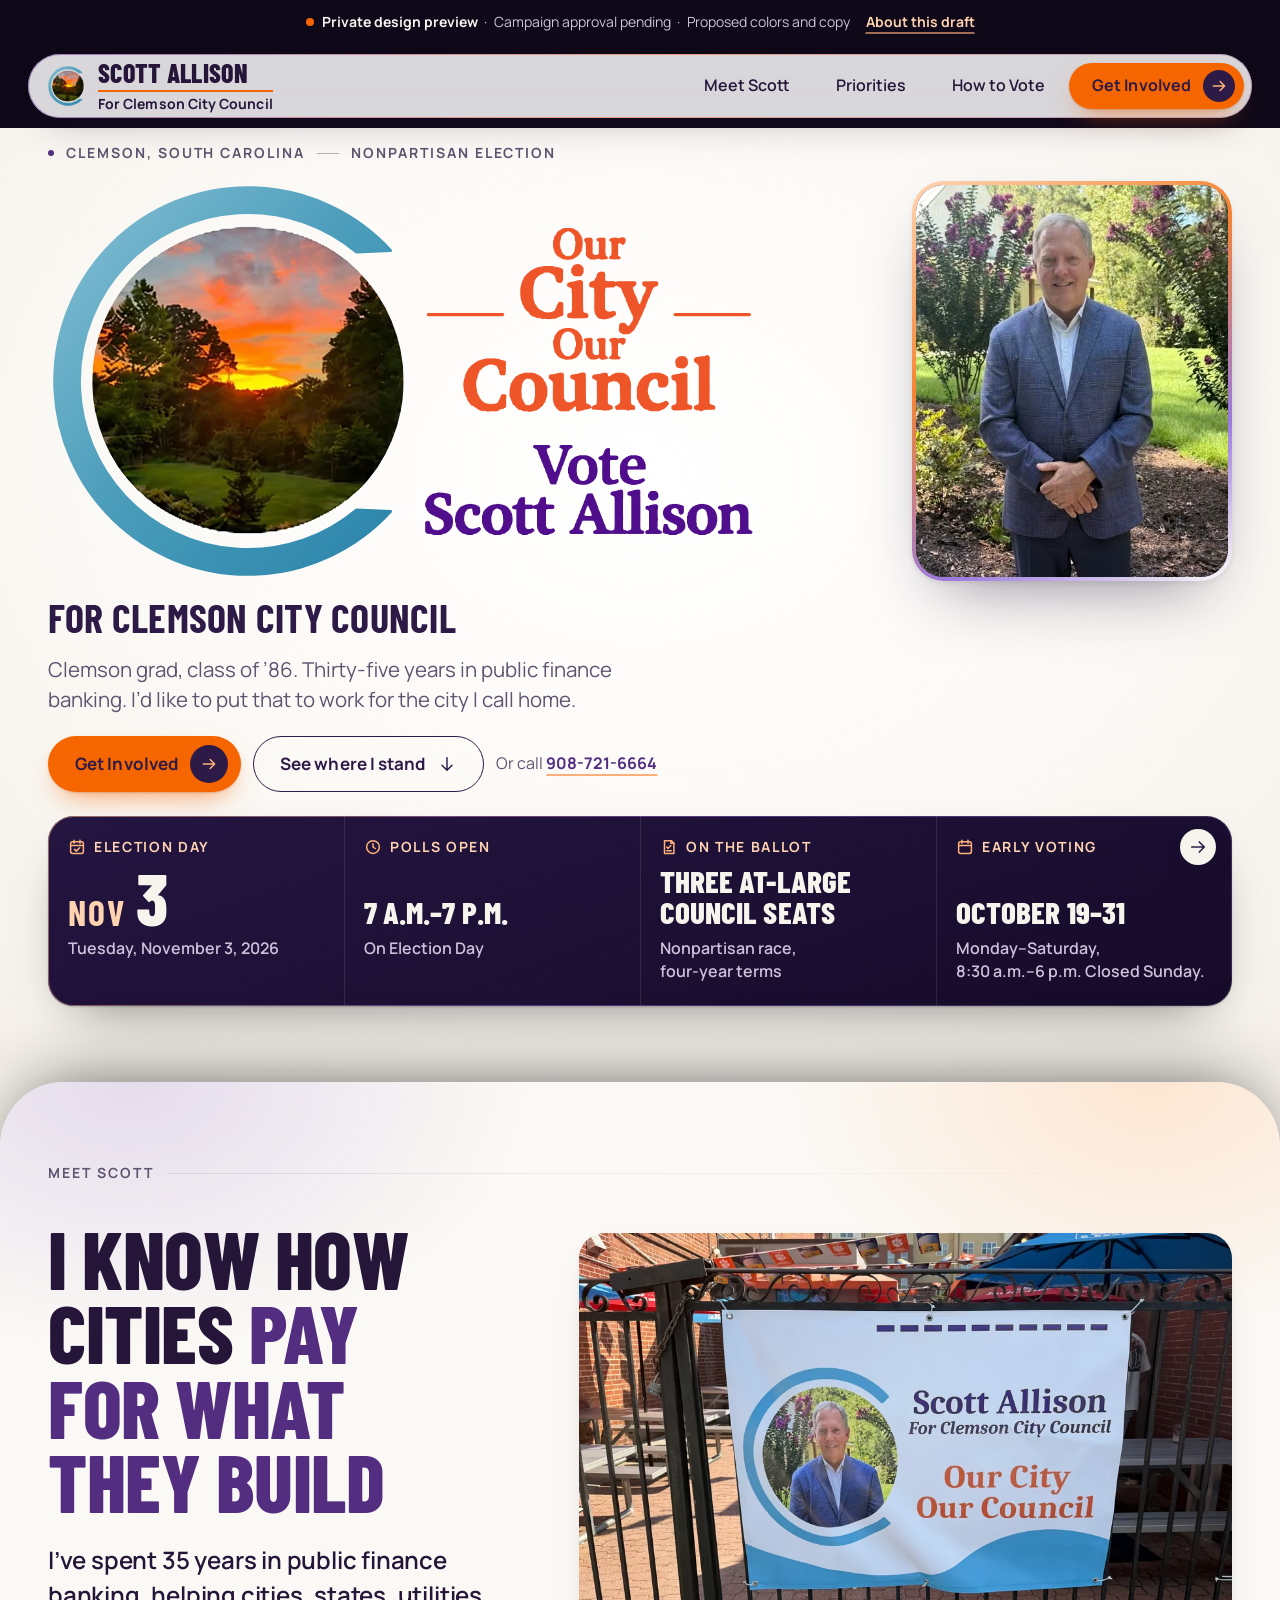
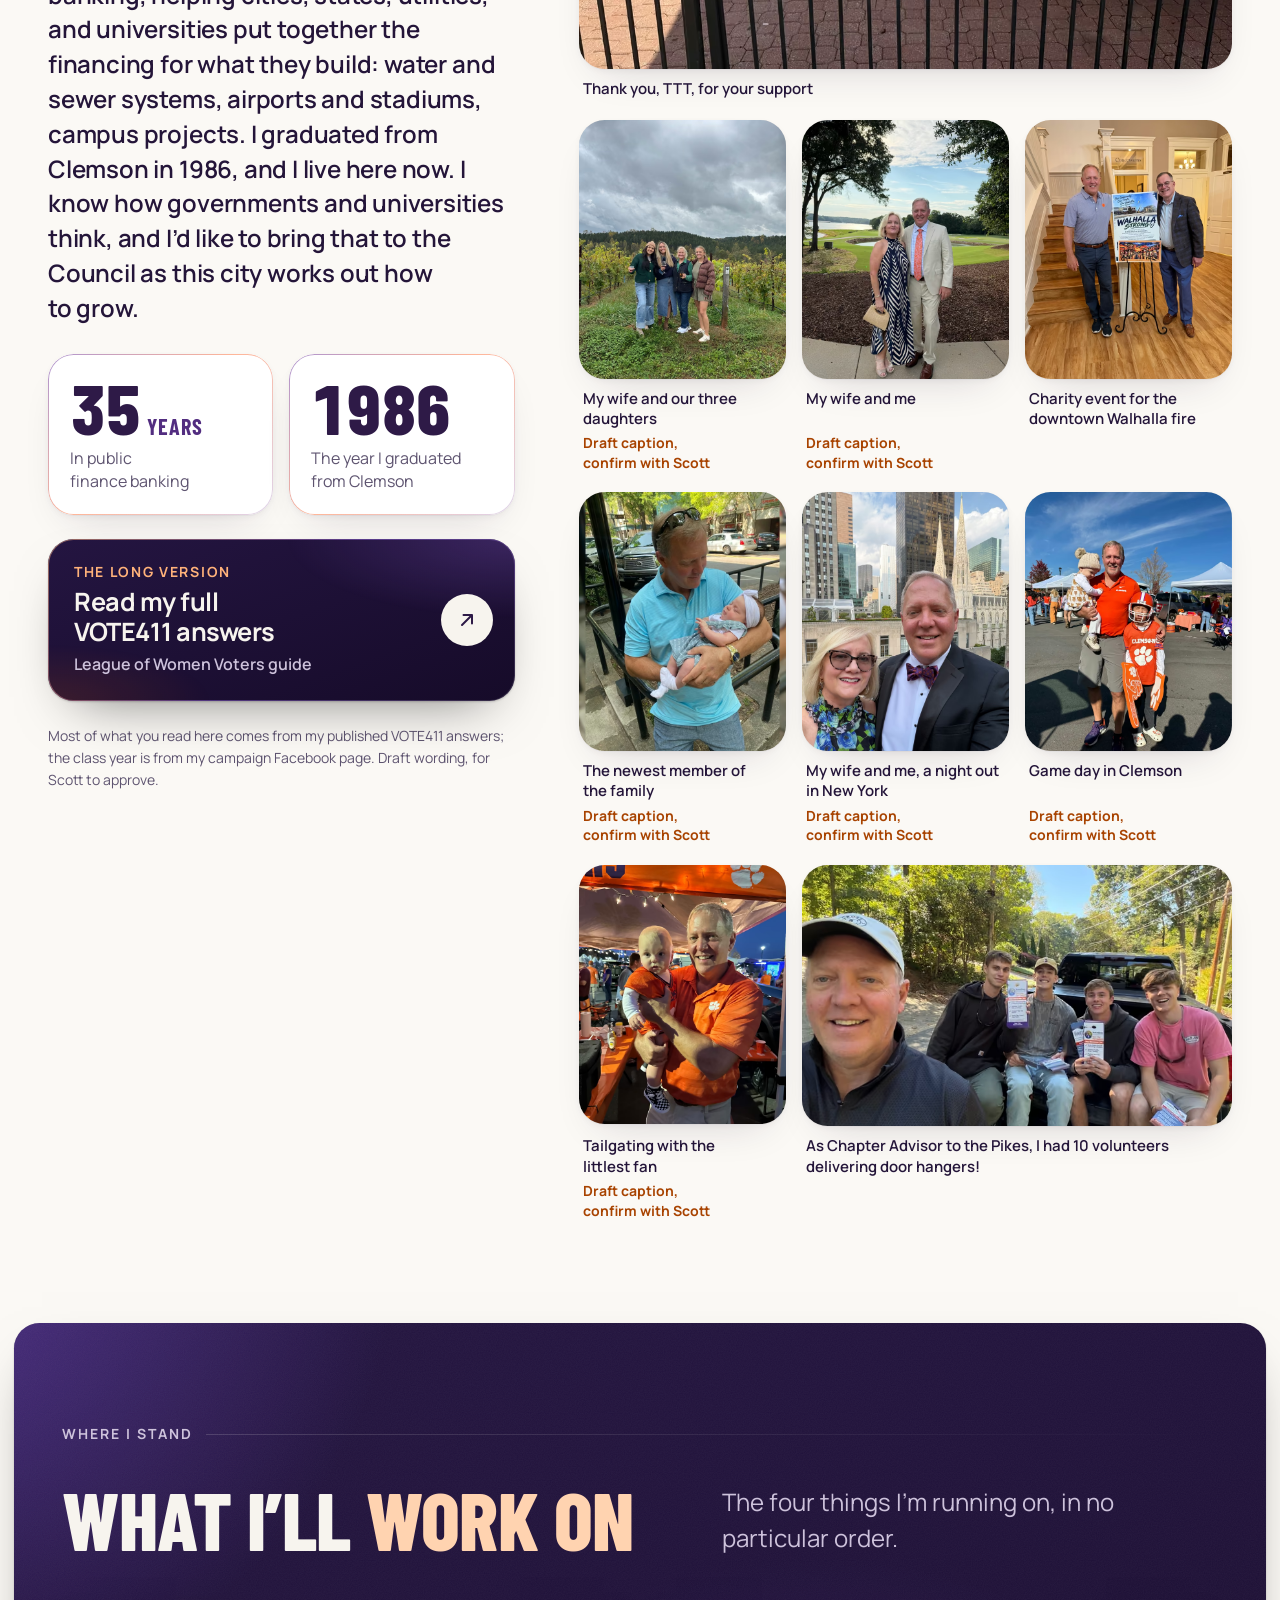
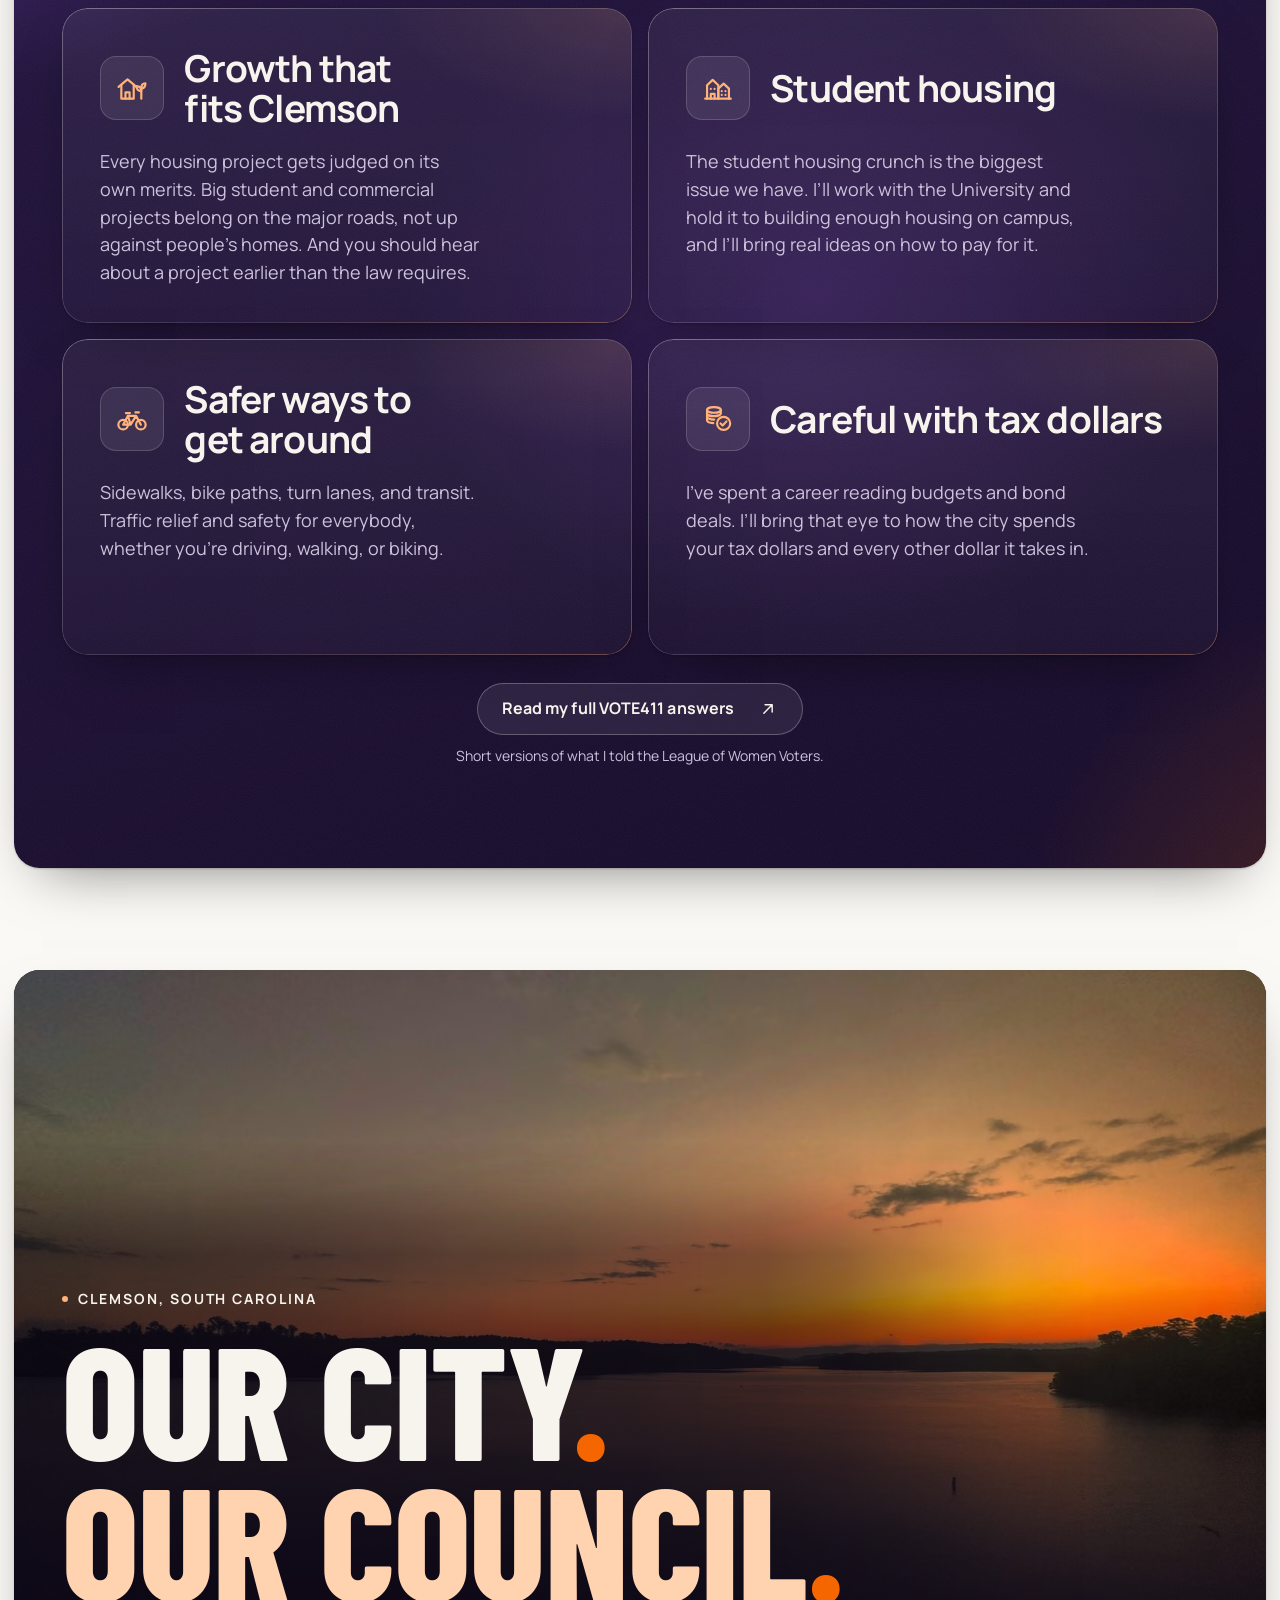
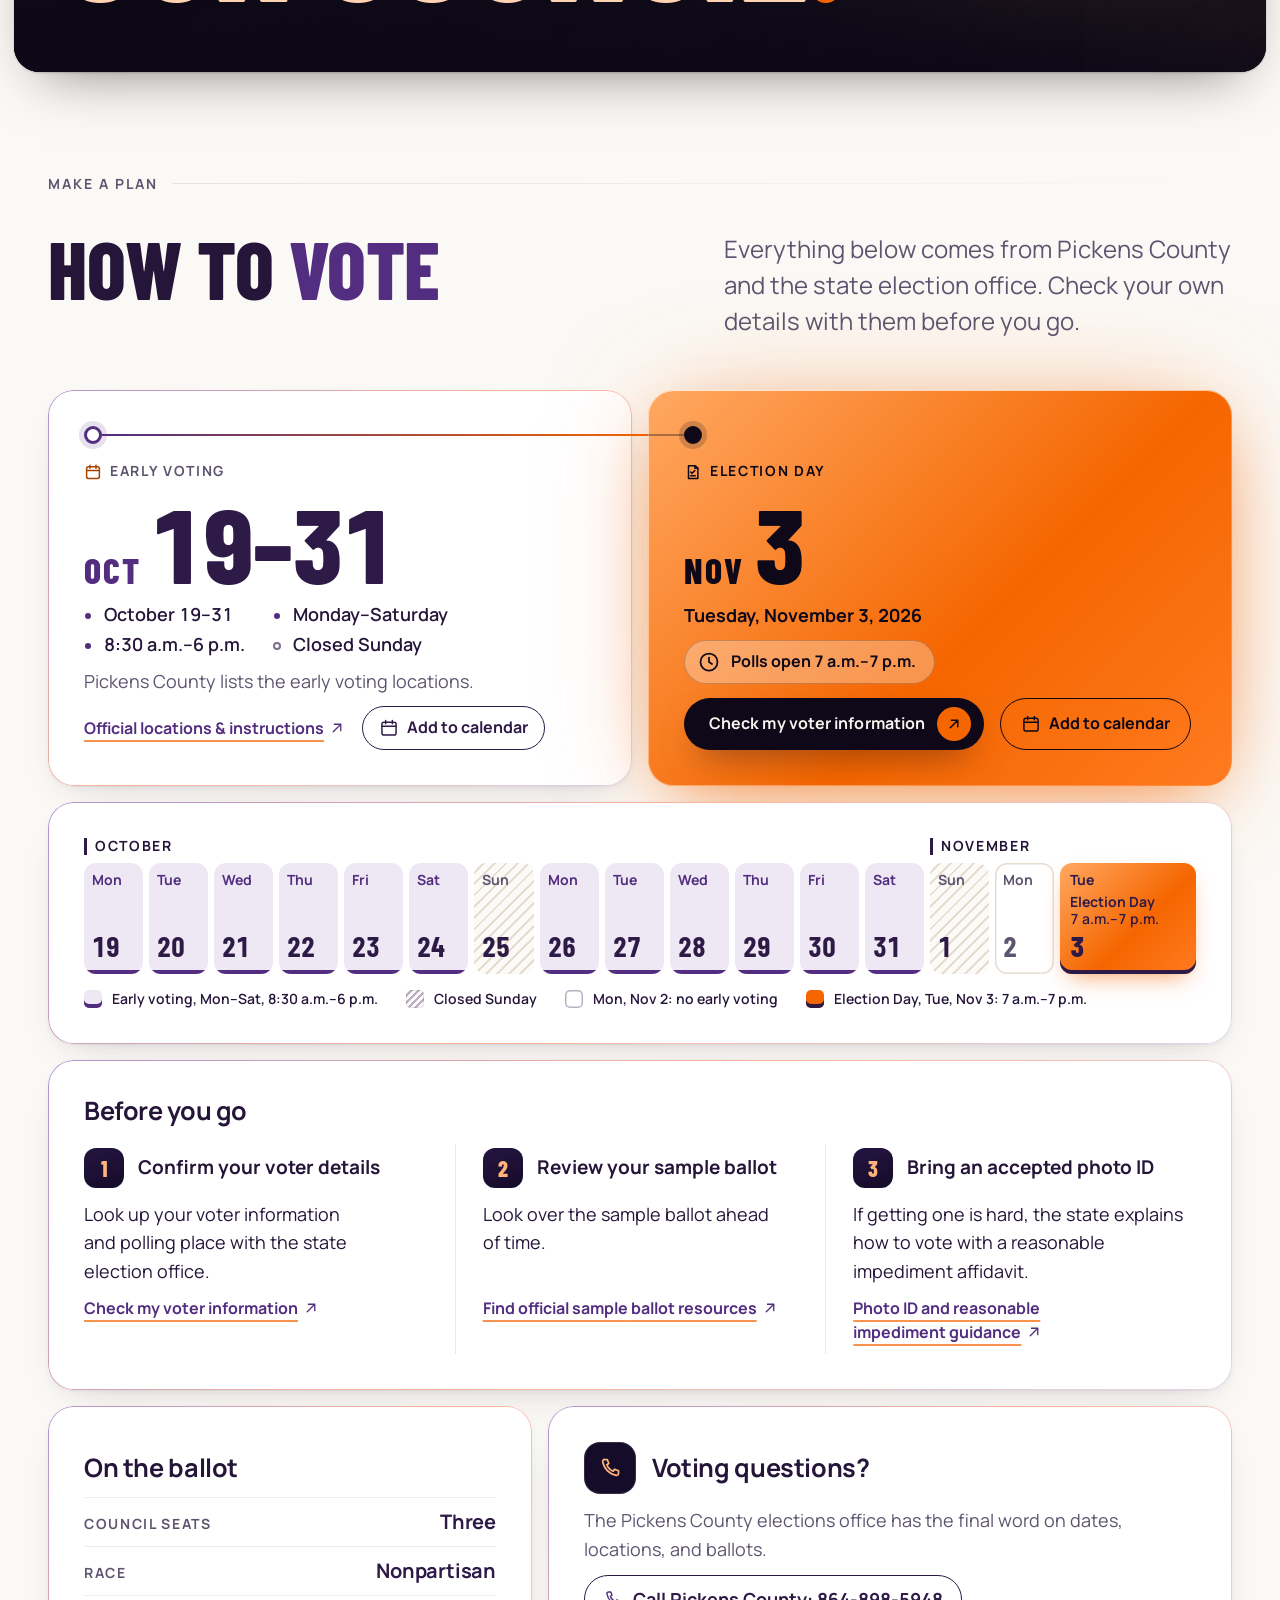
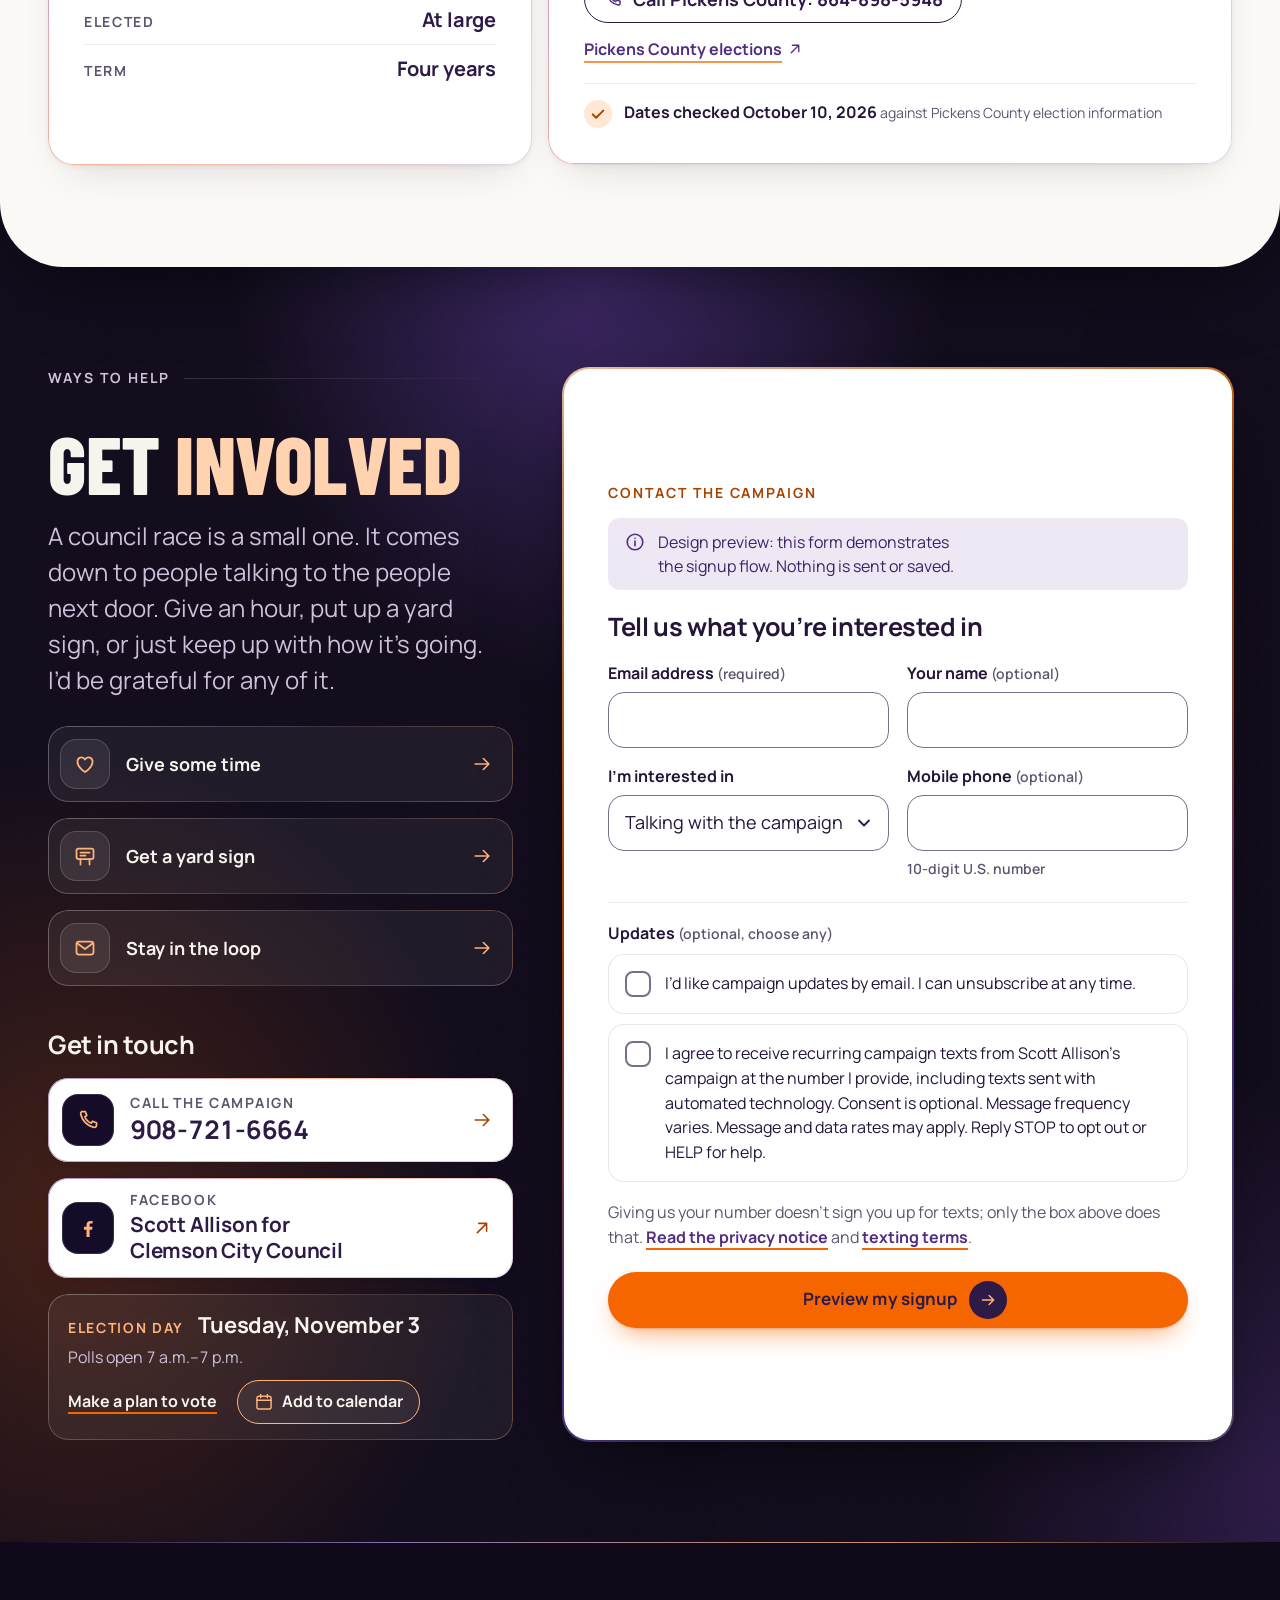
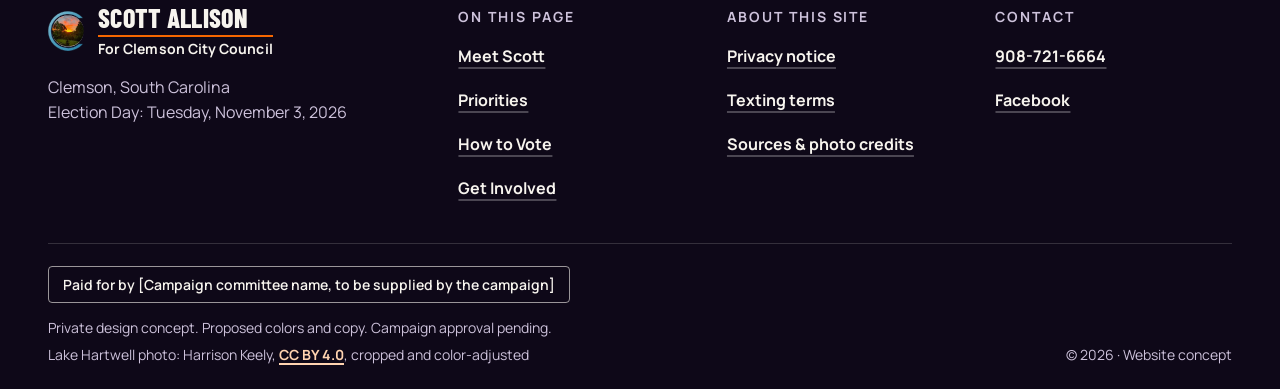
==== commit 6c705c5a: "Build from 208000e (preview)" ====
--- a/index.html
+++ b/index.html
@@ -199,13 +199,16 @@
               <p class="source-note">Most of what you read here comes from my published VOTE411 answers; the class year is from my campaign Facebook page.<span class="preview-only"> Draft wording, for Scott to approve.</span></p>
             </div>
 
-            <!-- Photo gallery: four photos the campaign supplied on October 19, 2026, exported by tools/gallery-build.py
-                 (AVIF with a JPEG fallback, the originals stay out of the repo). One lead slot (3:2, 16:9 on tablets) and
-                 three tiles (4:5, 1:1 on tablets and phones; the last is the phone's wide 21:9 tile), fixed ratios with
-                 object-fit: cover and per-photo focal points in styles.css. A slot without a photo would show as the
-                 dark "photo shelf" frame; on the live site (config.preview false, html.is-live) an empty slot is never
-                 shown. The captions are drafts: once Scott confirms the wording, edit the caption and delete the
-                 "Draft caption" tag. The children's photos from the same batch are held back until their parents agree. -->
+            <!-- Photo gallery: nine photos the campaign supplied on October 19, 2026, exported by tools/gallery-build.py
+                 (AVIF with a JPEG fallback, the originals stay out of the repo). One lead slot (3:2, 16:9 on tablets),
+                 seven 4:5 tiles (1:1 on tablets and phones) and a last landscape tile that spans two columns to complete
+                 the row. Where the tiles run two across (phones, the narrow aside between 1000 and about 1090px) the crew
+                 photo and the night-out selfie run full width at 3:2 instead, the selfie from its own wide export (the
+                 twin tile holds both pictures), so the six portraits stay in pairs. Fixed ratios with object-fit: cover and per-photo focal points in
+                 styles.css. A slot without a photo would show as the dark "photo shelf" frame; on the live site
+                 (config.preview false, html.is-live) an empty slot is never shown. Captions in Scott's words came from
+                 the campaign; the ones still tagged "Draft caption" are drafts for him to confirm (then edit the caption
+                 and delete the tag). -->
             <div class="gallery" role="group" aria-label="Photos">
               <p class="gallery__note">Photos coming: family, and around Clemson.</p>
               <div class="gallery__grid">
@@ -230,14 +233,52 @@
                 </picture>
                 <figcaption class="photo-slot__caption"><span class="photo-slot__text">My wife and me</span> <span class="photo-slot__draft preview-only">Draft caption, confirm with Scott</span></figcaption>
               </figure>
-              <figure class="photo-slot photo-slot--wide photo-slot--crew" data-slot="flyer-crew" data-reveal>
-                <picture>
-                  <source type="image/avif" srcset="assets/gallery/flyer-crew-640.avif 640w, assets/gallery/flyer-crew-960.avif 960w" sizes="(min-width: 1000px) 230px, (min-width: 500px) 30vw, calc(100vw - 32px)">
-                  <img src="assets/gallery/flyer-crew-640.jpg" srcset="assets/gallery/flyer-crew-640.jpg 640w, assets/gallery/flyer-crew-960.jpg 960w" sizes="(min-width: 1000px) 230px, (min-width: 500px) 30vw, calc(100vw - 32px)" width="960" height="1200" alt="Scott Allison with four young men holding campaign door hangers in the back of a pickup truck" loading="lazy" decoding="async">
+              <figure class="photo-slot photo-slot--walhalla" data-slot="walhalla" data-reveal>
+                <picture>
+                  <source type="image/avif" srcset="assets/gallery/walhalla-640.avif 640w, assets/gallery/walhalla-960.avif 960w" sizes="(min-width: 1000px) 230px, (min-width: 500px) 30vw, 50vw">
+                  <img src="assets/gallery/walhalla-640.jpg" srcset="assets/gallery/walhalla-640.jpg 640w, assets/gallery/walhalla-960.jpg 960w" sizes="(min-width: 1000px) 230px, (min-width: 500px) 30vw, 50vw" width="960" height="1200" alt="Scott Allison and another man beside a Walhalla Strong poster on an easel at an indoor event" loading="lazy" decoding="async">
+                </picture>
+                <figcaption class="photo-slot__caption"><span class="photo-slot__text">Charity event for the downtown Walhalla fire</span></figcaption>
+              </figure>
+              <figure class="photo-slot photo-slot--baby" data-slot="baby-downtown" data-reveal>
+                <picture>
+                  <source type="image/avif" srcset="assets/gallery/baby-downtown-640.avif 640w, assets/gallery/baby-downtown-768.avif 768w" sizes="(min-width: 1000px) 230px, (min-width: 500px) 30vw, 50vw">
+                  <img src="assets/gallery/baby-downtown-640.jpg" srcset="assets/gallery/baby-downtown-640.jpg 640w, assets/gallery/baby-downtown-768.jpg 768w" sizes="(min-width: 1000px) 230px, (min-width: 500px) 30vw, 50vw" width="768" height="960" alt="Scott Allison holding a sleeping baby on a downtown sidewalk" loading="lazy" decoding="async">
+                </picture>
+                <figcaption class="photo-slot__caption"><span class="photo-slot__text">The newest member of the family</span> <span class="photo-slot__draft preview-only">Draft caption, confirm with Scott</span></figcaption>
+              </figure>
+              <figure class="photo-slot photo-slot--twin photo-slot--night" data-slot="night-out" data-reveal>
+                <picture class="photo-slot__tall">
+                  <source type="image/avif" srcset="assets/gallery/night-out-640.avif 640w, assets/gallery/night-out-960.avif 960w" sizes="(min-width: 1000px) 230px, (min-width: 500px) 30vw, 50vw">
+                  <img src="assets/gallery/night-out-640.jpg" srcset="assets/gallery/night-out-640.jpg 640w, assets/gallery/night-out-960.jpg 960w" sizes="(min-width: 1000px) 230px, (min-width: 500px) 30vw, 50vw" width="960" height="1200" alt="Scott Allison in a tuxedo beside a woman in a floral dress, with skyscrapers and a cathedral behind them" loading="lazy" decoding="async">
+                </picture>
+                <picture class="photo-slot__wide">
+                  <source type="image/avif" srcset="assets/gallery/night-out-wide-640.avif 640w, assets/gallery/night-out-wide-1000.avif 1000w" sizes="(min-width: 1000px) 470px, calc(100vw - 32px)">
+                  <img src="assets/gallery/night-out-wide-640.jpg" srcset="assets/gallery/night-out-wide-640.jpg 640w, assets/gallery/night-out-wide-1000.jpg 1000w" sizes="(min-width: 1000px) 470px, calc(100vw - 32px)" width="1000" height="667" alt="Scott Allison in a tuxedo beside a woman in a floral dress, with skyscrapers and a cathedral behind them" loading="lazy" decoding="async">
+                </picture>
+                <figcaption class="photo-slot__caption"><span class="photo-slot__text">My wife and me, a night out in New York</span> <span class="photo-slot__draft preview-only">Draft caption, confirm with Scott</span></figcaption>
+              </figure>
+              <figure class="photo-slot photo-slot--gameday" data-slot="game-day" data-reveal>
+                <picture>
+                  <source type="image/avif" srcset="assets/gallery/game-day-640.avif 640w, assets/gallery/game-day-960.avif 960w" sizes="(min-width: 1000px) 230px, (min-width: 500px) 30vw, 50vw">
+                  <img src="assets/gallery/game-day-640.jpg" srcset="assets/gallery/game-day-640.jpg 640w, assets/gallery/game-day-960.jpg 960w" sizes="(min-width: 1000px) 230px, (min-width: 500px) 30vw, 50vw" width="960" height="1200" alt="Scott Allison at a tailgate holding a toddler, with a child in a Clemson jersey beside him" loading="lazy" decoding="async">
+                </picture>
+                <figcaption class="photo-slot__caption"><span class="photo-slot__text">Game day in Clemson</span> <span class="photo-slot__draft preview-only">Draft caption, confirm with Scott</span></figcaption>
+              </figure>
+              <figure class="photo-slot photo-slot--tailgate" data-slot="tailgate" data-reveal>
+                <picture>
+                  <source type="image/avif" srcset="assets/gallery/tailgate-640.avif 640w, assets/gallery/tailgate-960.avif 960w" sizes="(min-width: 1000px) 230px, (min-width: 500px) 30vw, 50vw">
+                  <img src="assets/gallery/tailgate-640.jpg" srcset="assets/gallery/tailgate-640.jpg 640w, assets/gallery/tailgate-960.jpg 960w" sizes="(min-width: 1000px) 230px, (min-width: 500px) 30vw, 50vw" width="960" height="1200" alt="Scott Allison holding a baby under an orange tailgate tent" loading="lazy" decoding="async">
+                </picture>
+                <figcaption class="photo-slot__caption"><span class="photo-slot__text">Tailgating with the littlest fan</span> <span class="photo-slot__draft preview-only">Draft caption, confirm with Scott</span></figcaption>
+              </figure>
+              <figure class="photo-slot photo-slot--span photo-slot--crew" data-slot="door-hangers" data-reveal>
+                <picture>
+                  <source type="image/avif" srcset="assets/gallery/door-hangers-640.avif 640w, assets/gallery/door-hangers-1000.avif 1000w" sizes="(min-width: 1000px) 470px, (min-width: 502px) 62vw, calc(100vw - 32px)">
+                  <img src="assets/gallery/door-hangers-640.jpg" srcset="assets/gallery/door-hangers-640.jpg 640w, assets/gallery/door-hangers-1000.jpg 1000w" sizes="(min-width: 1000px) 470px, (min-width: 502px) 62vw, calc(100vw - 32px)" width="1000" height="667" alt="Scott Allison with four young men holding campaign door hangers in the back of a pickup truck" loading="lazy" decoding="async">
                 </picture>
                 <figcaption class="photo-slot__caption"><span class="photo-slot__text">As Chapter Advisor to the Pikes, I had 10 volunteers delivering door hangers!</span></figcaption>
               </figure>
-              </div>
             </div>
           </div>
         </div>
--- a/styles.css
+++ b/styles.css
@@ -1017,7 +1017,7 @@
   }
 }
 @container gallery (max-width: 319.98px) {
-  .photo-slot:not(.photo-slot--lead):not(.photo-slot--wide) { --ratio: 4 / 5; }
+  .photo-slot:not(.photo-slot--lead):not(.photo-slot--wide):not(.photo-slot--span):not(.photo-slot--twin) { --ratio: 4 / 5; }
 }
 @supports (grid-template-rows: subgrid) {
   .gallery__grid { row-gap: 0; align-items: stretch; }
@@ -1037,7 +1037,30 @@
 .photo-slot > picture > img { display: block; width: 100%; height: 100%; object-fit: cover; }
 .photo-slot--family > picture > img { object-position: 50% 42%; }
 .photo-slot--couple > picture > img { object-position: 50% 38%; }
-.photo-slot--crew > picture > img { object-position: 50% 30%; }
+.photo-slot--walhalla > picture > img { object-position: 50% 40%; }
+.photo-slot--night > picture > img { object-position: 50% 55%; }
+.photo-slot--gameday > picture > img, .photo-slot--tailgate > picture > img { object-position: 50% 40%; }
+.photo-slot--crew > picture > img { object-position: 55% 45%; }
+/* The landscapes. Where the tiles run two across (phones, and the aside between 1000 and about 1090px wide) the
+   crew photo runs full width at 3:2 like the sign, and so does the night-out selfie from its own wide export (the
+   twin tile carries a tall and a wide picture; two faces side by side crop to landscape well), which keeps the six
+   portraits in pairs. Where the tiles run three across, the crew tile spans two columns as a landscape as tall as
+   the row beside it (tiles at 4:5: (2w + 12px) / 1.25w; at 1:1: (2w + 12px) / w) and the selfie is a tile like the
+   others. A hidden picture is never fetched: both load lazily. */
+.gallery__grid > .photo-slot--span, .gallery__grid > .photo-slot--twin { grid-column: 1 / -1; --ratio: 3 / 2; }
+.photo-slot--twin > .photo-slot__tall { display: none; }
+@container gallery (min-width: 470px) {
+  .gallery__grid > .photo-slot--span { grid-column: span 2; --ratio: 1.645; }
+  .gallery__grid > .photo-slot--twin { grid-column: auto; --ratio: 4 / 5; }
+  .photo-slot--twin > .photo-slot__tall { display: block; }
+  .photo-slot--twin > .photo-slot__wide { display: none; }
+}
+@media (max-width: 999.98px) {
+  @container gallery (min-width: 470px) {
+    .gallery__grid > .photo-slot--span { --ratio: 2.05; }
+    .gallery__grid > .photo-slot--twin { --ratio: 1 / 1; }
+  }
+}
 .photo-slot:has(> img, > picture) .photo-slot__frame { display: none; }
 .photo-slot__frame {
   position: relative;
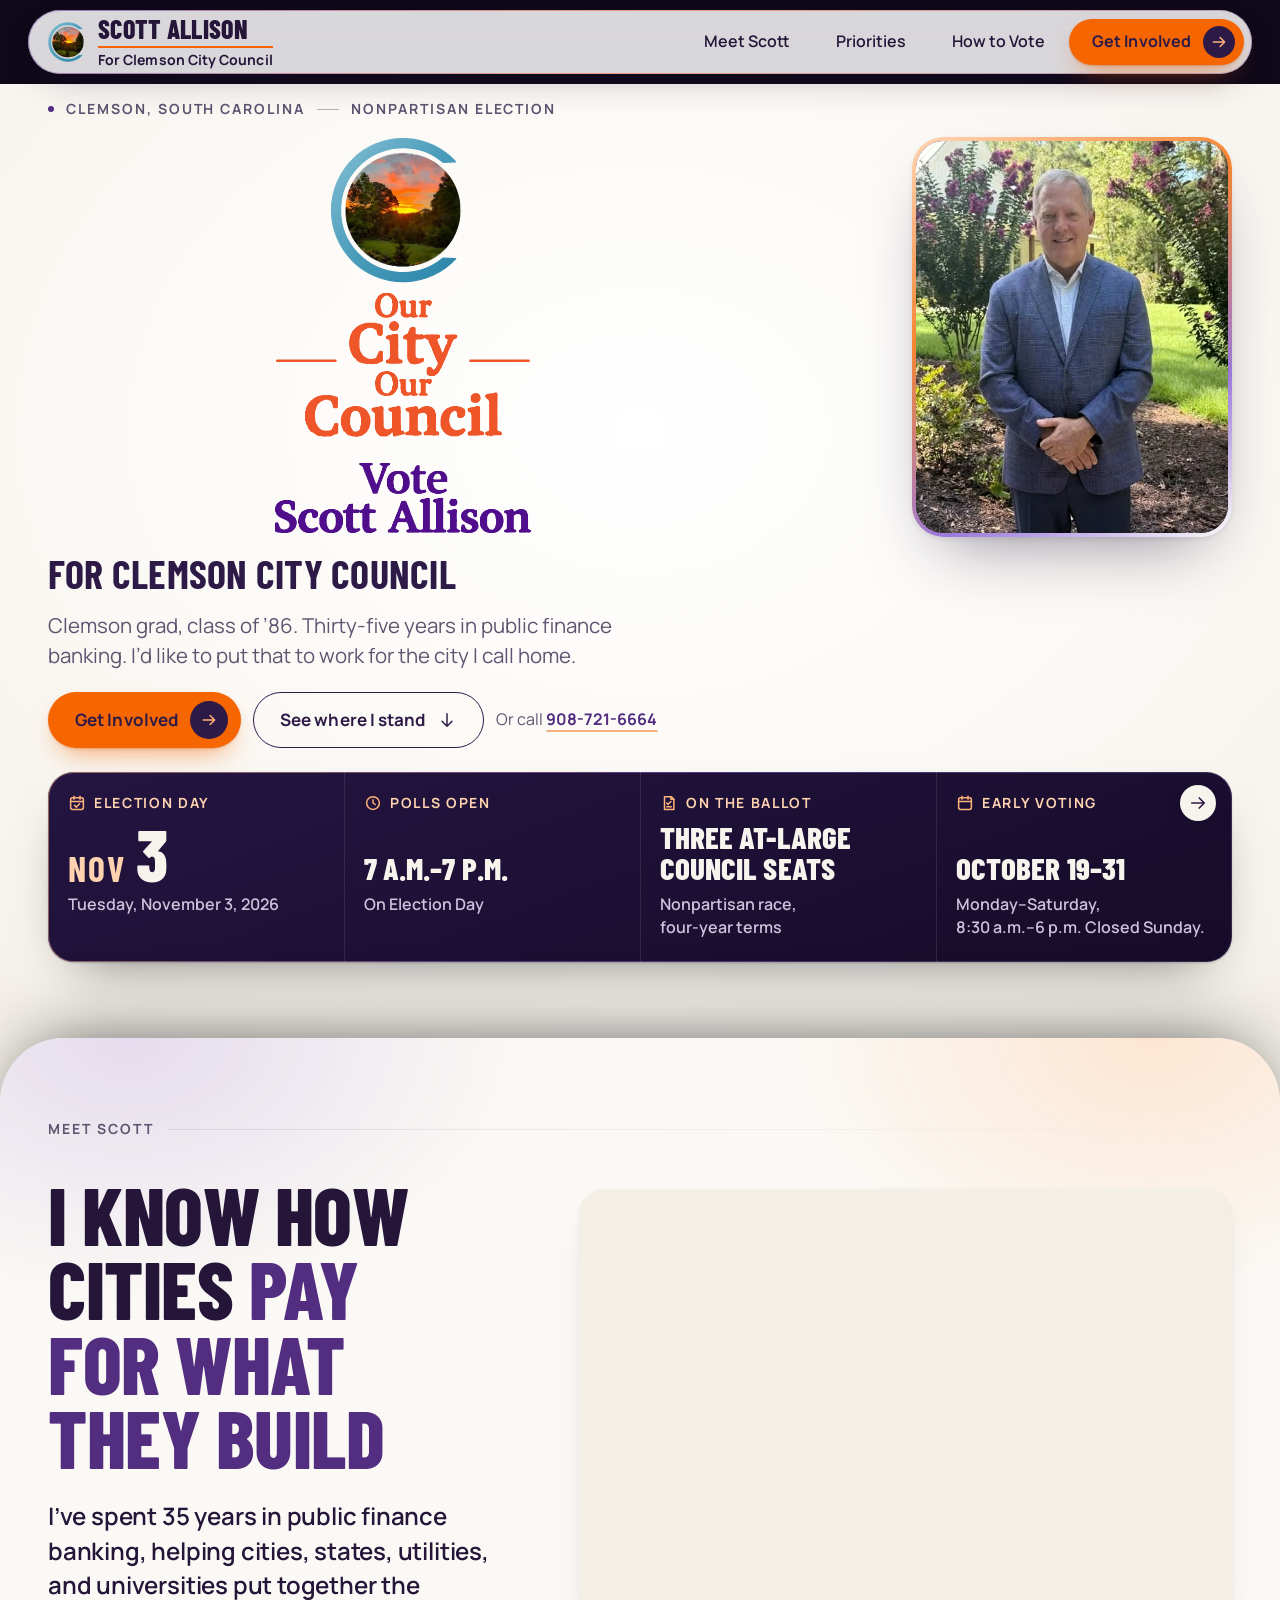
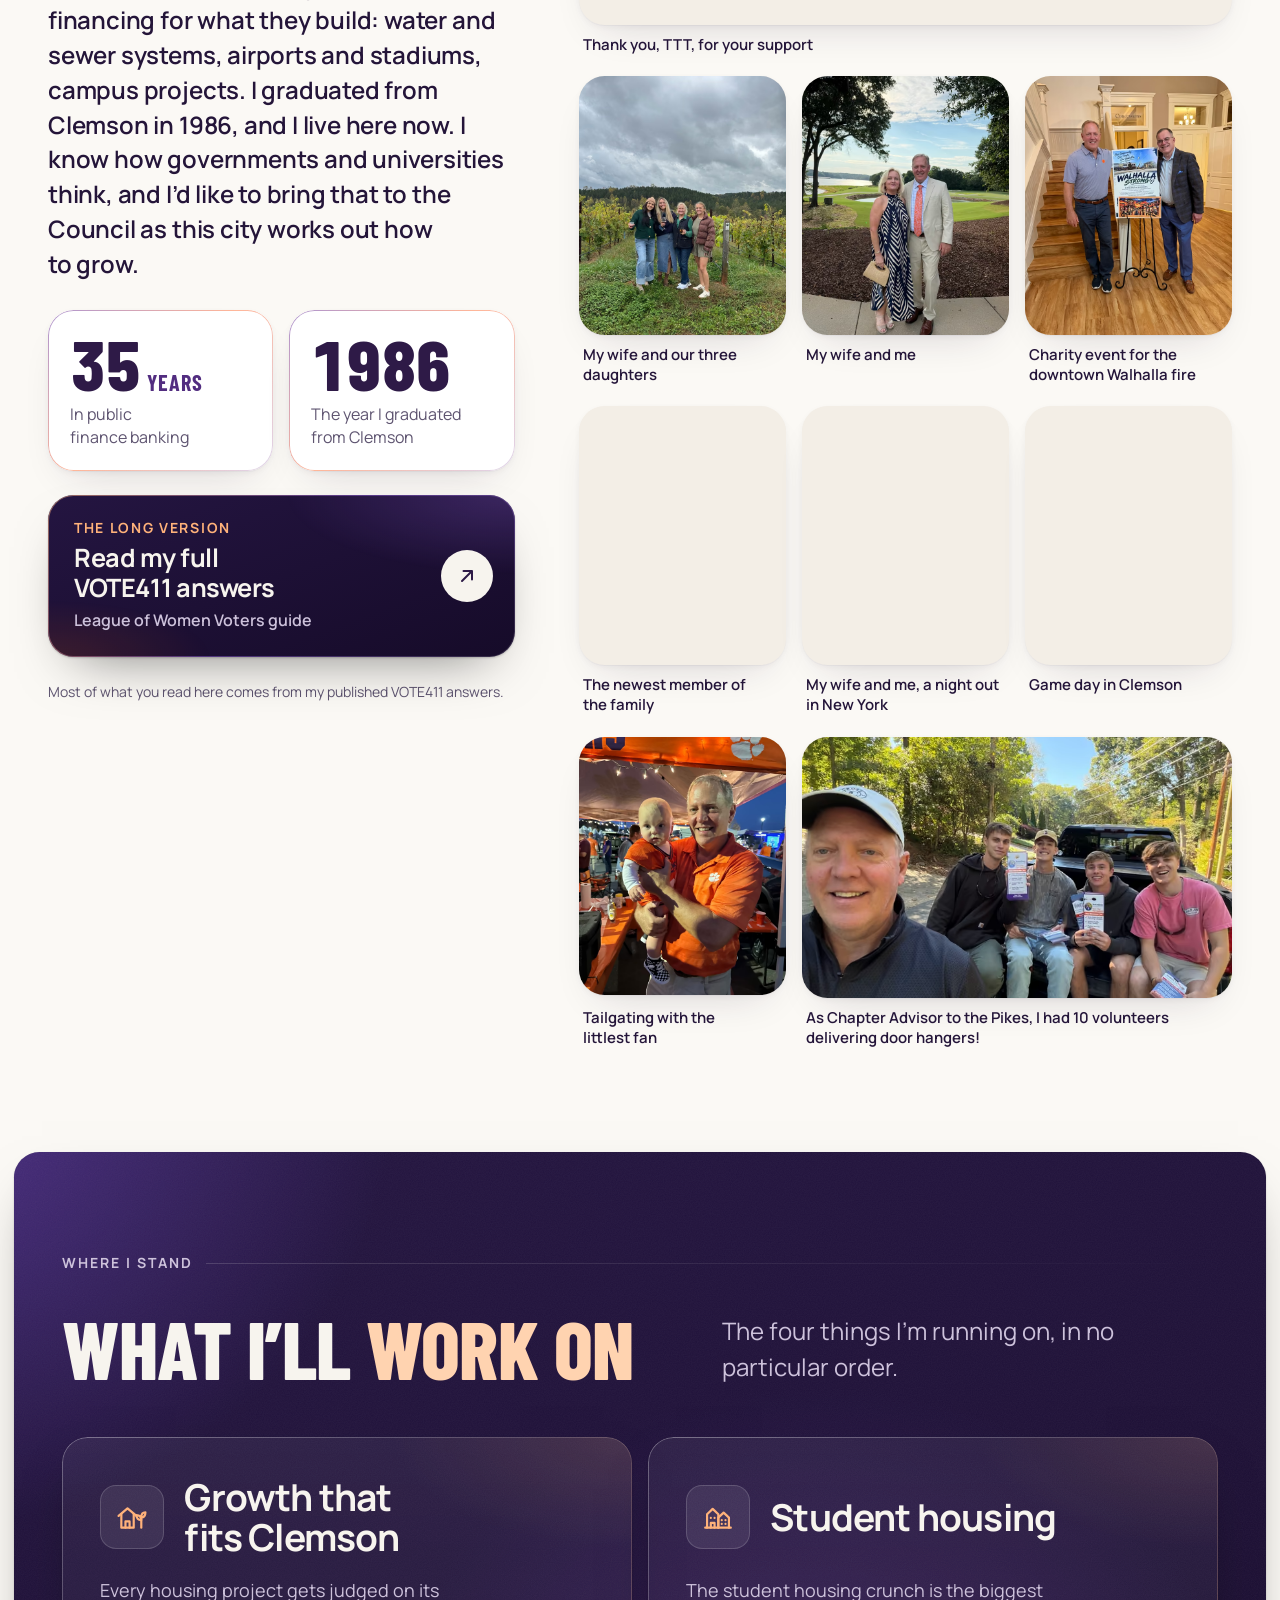
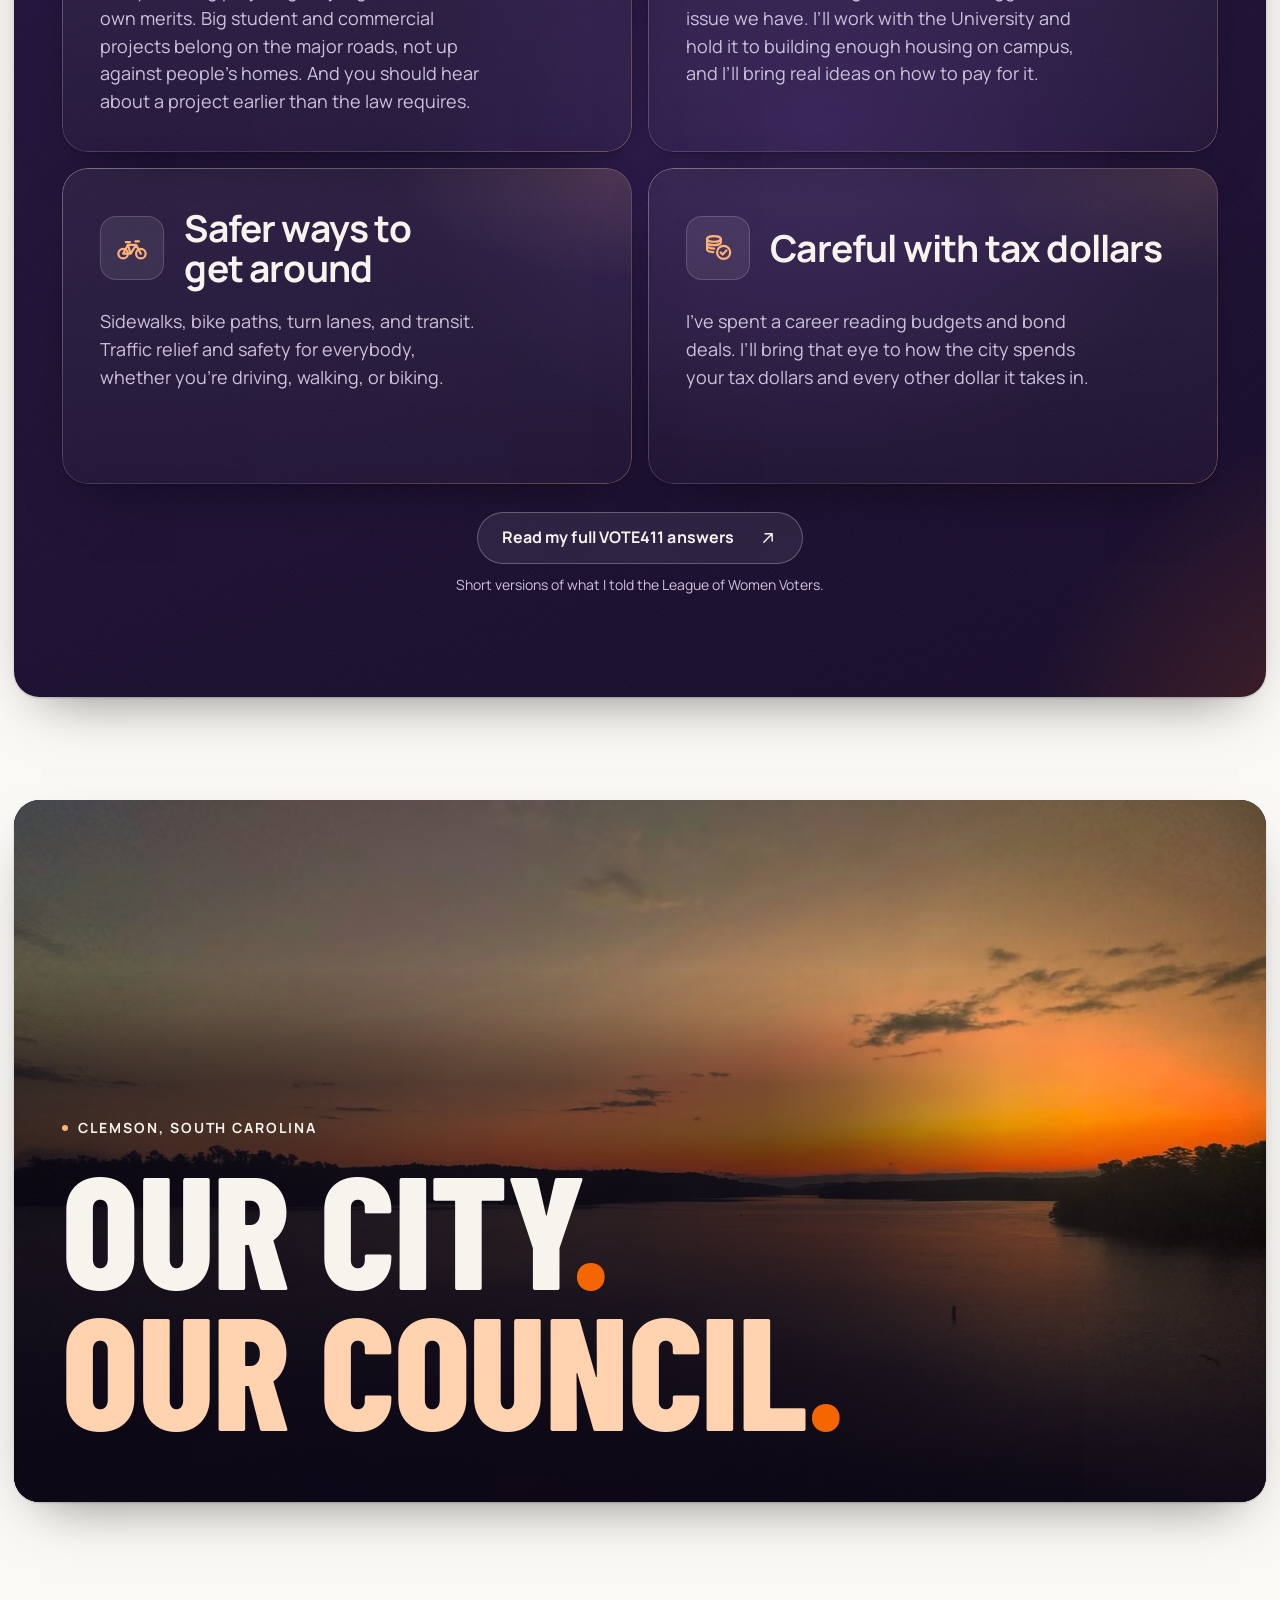
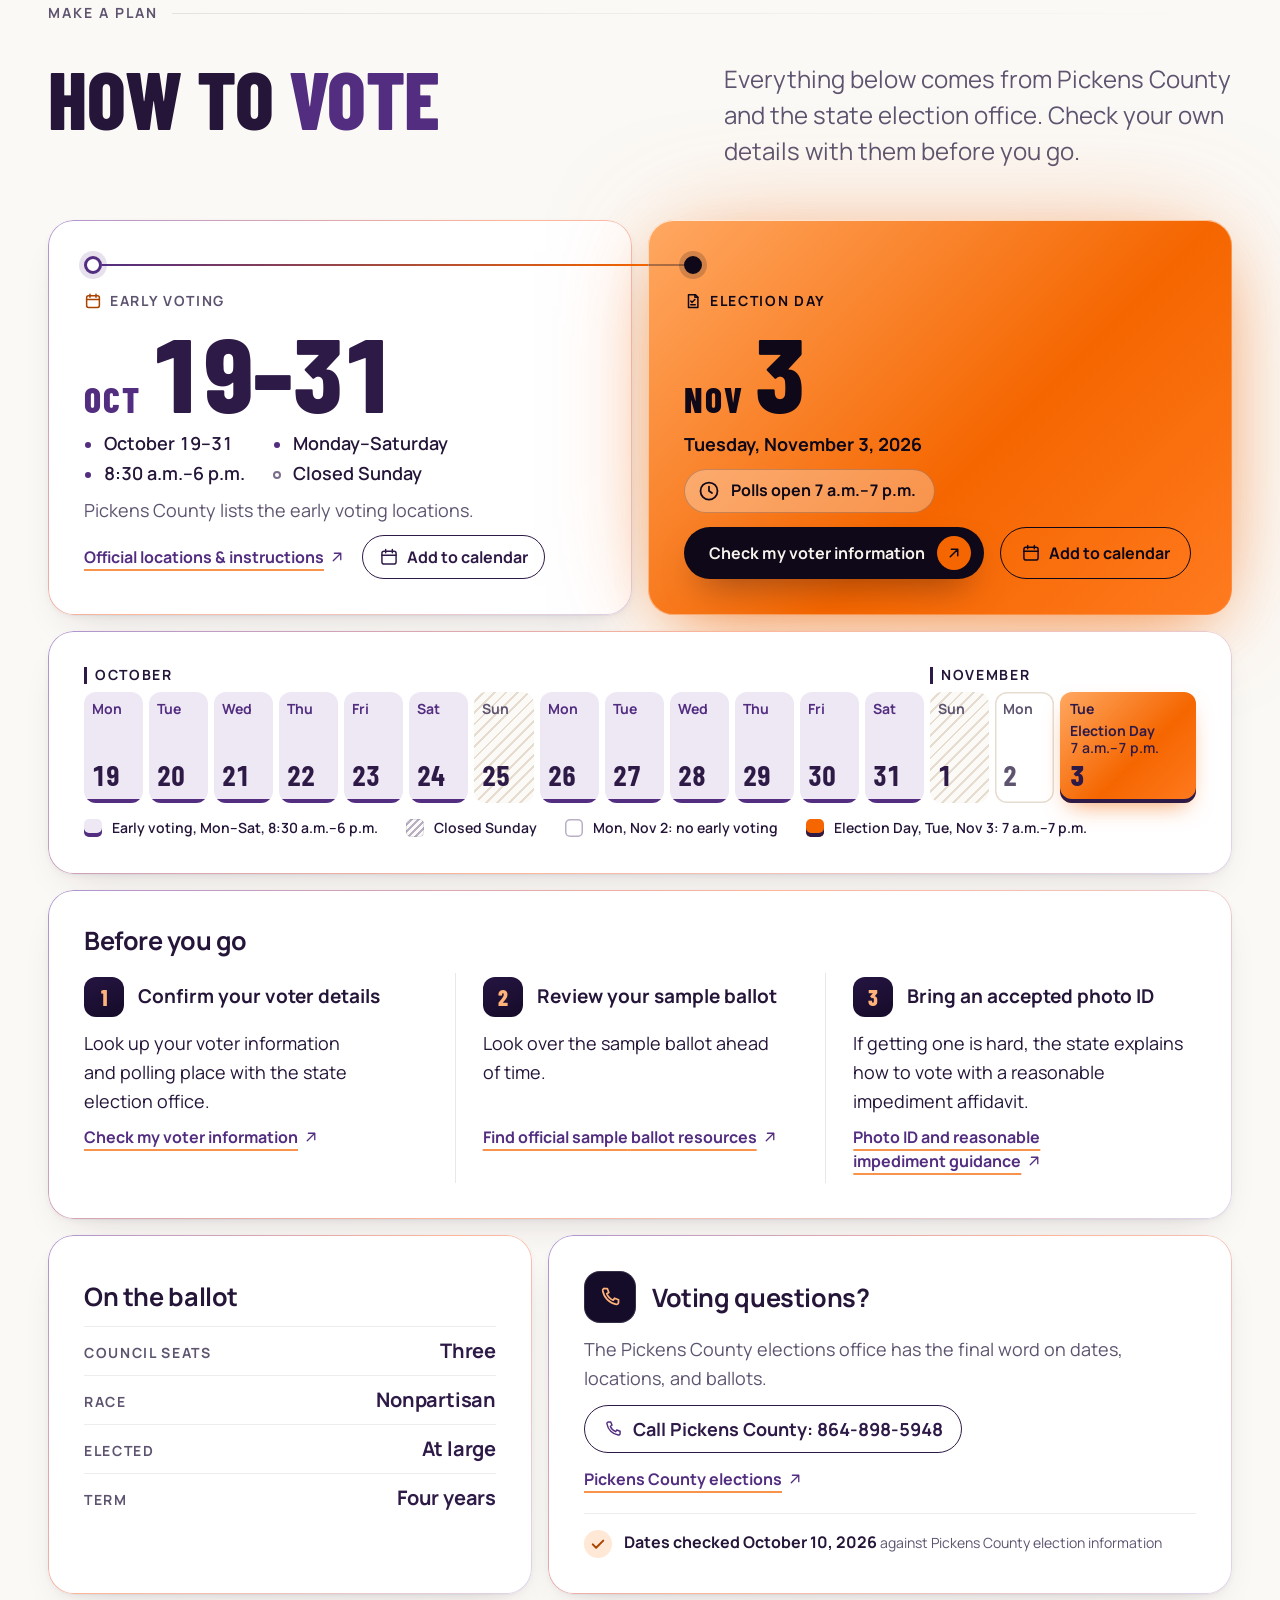
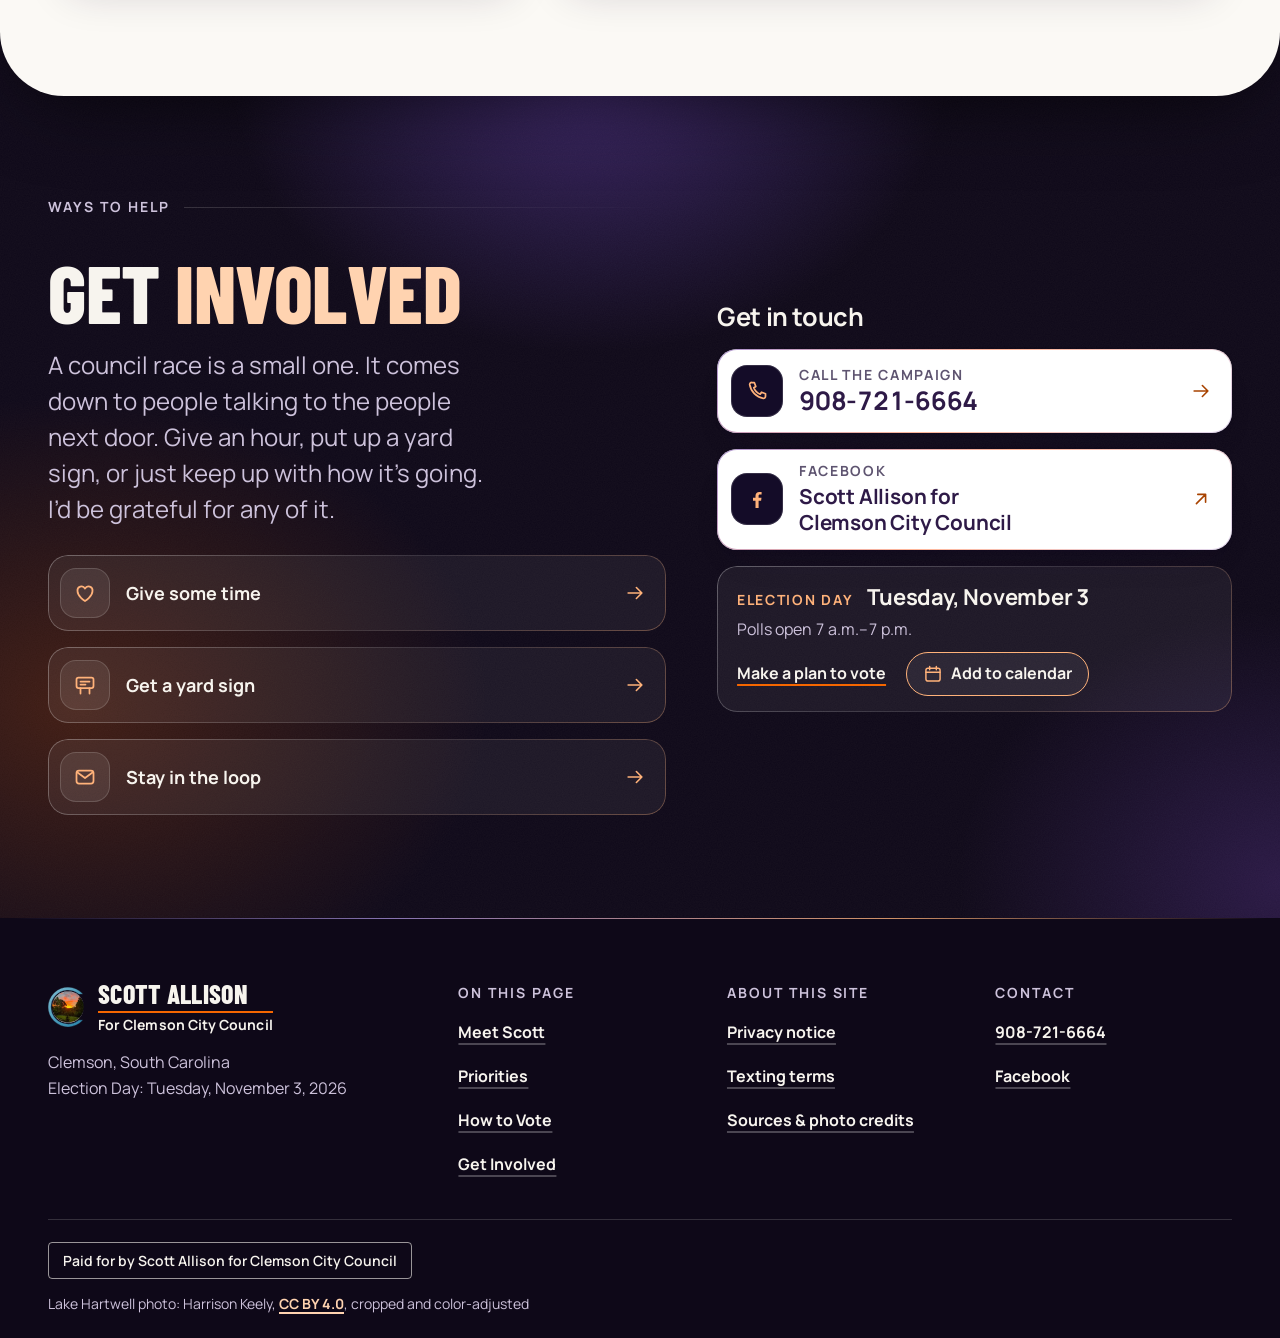
==== commit e1c63713: "Build from 203f501 (preview)" ====
--- a/index.html
+++ b/index.html
@@ -6,8 +6,8 @@
   <meta name="theme-color" content="#FBF9F5">
   <meta name="color-scheme" content="light">
   <meta name="robots" content="noindex, nofollow">
-  <title>Scott Allison for Clemson City Council | Website Concept</title>
-  <meta name="description" content="Scott Allison is running for Clemson City Council on November 3, 2026. Where he stands, how to vote, and how to help. Private website concept.">
+  <title>Scott Allison for Clemson City Council</title>
+  <meta name="description" content="Scott Allison is running for Clemson City Council on November 3, 2026. Where he stands, how to vote, and how to help.">
   <meta property="og:title" content="Scott Allison for Clemson City Council">
   <meta property="og:description" content="Our City. Our Council. See where Scott stands and make a plan to vote on November 3.">
   <meta property="og:type" content="website">
@@ -58,12 +58,6 @@
     <symbol id="i-fb" viewBox="0 0 24 24"><path style="fill:currentColor;stroke:none" d="M13.6 21v-7.3h2.5l.4-2.9h-2.9V9c0-.8.3-1.4 1.4-1.4h1.6V5a20 20 0 0 0-2.3-.1c-2.3 0-3.8 1.4-3.8 3.9v2H8v2.9h2.5V21Z"/></symbol>
   </svg>
 
-  <aside class="preview-note preview-only" aria-label="Preview status">
-    <div class="wrap preview-note__inner">
-      <p><span class="preview-note__dot" aria-hidden="true"></span><strong>Private design preview</strong><span class="preview-note__more"><span class="preview-note__sep" aria-hidden="true"> · </span>Campaign approval pending<span class="preview-note__extra"><span class="preview-note__sep" aria-hidden="true"> · </span>Proposed colors and copy</span></span></p>
-      <a href="sources.html">About this draft</a>
-    </div>
-  </aside>
 
   <!-- One glass pill. app.js sets data-surface to "dark" or "light" from the surface under the pill;
        it starts light (the cover is the light ground) and without JS it stays the light pill, which reads on
@@ -196,7 +190,7 @@
                 </span>
                 <span class="vote411-card__chip" aria-hidden="true"><svg class="icon"><use href="#i-arrow-ur"/></svg></span>
               </a>
-              <p class="source-note">Most of what you read here comes from my published VOTE411 answers; the class year is from my campaign Facebook page.<span class="preview-only"> Draft wording, for Scott to approve.</span></p>
+              <p class="source-note">Most of what you read here comes from my published VOTE411 answers.</p>
             </div>
 
             <!-- Photo gallery: nine photos the campaign supplied on October 19, 2026, exported by tools/gallery-build.py
@@ -206,11 +200,9 @@
                  photo and the night-out selfie run full width at 3:2 instead, the selfie from its own wide export (the
                  twin tile holds both pictures), so the six portraits stay in pairs. Fixed ratios with object-fit: cover and per-photo focal points in
                  styles.css. A slot without a photo would show as the dark "photo shelf" frame; on the live site
-                 (config.preview false, html.is-live) an empty slot is never shown. Captions in Scott's words came from
-                 the campaign; the ones still tagged "Draft caption" are drafts for him to confirm (then edit the caption
-                 and delete the tag). -->
+                 (config.preview false, html.is-live) an empty slot is never shown. Captions came from the campaign and
+                 stand as approved on October 19, 2026 (Scott will say if he wants any changed). -->
             <div class="gallery" role="group" aria-label="Photos">
-              <p class="gallery__note">Photos coming: family, and around Clemson.</p>
               <div class="gallery__grid">
               <figure class="photo-slot photo-slot--lead photo-slot--sign" data-slot="sign-town" data-reveal>
                 <picture>
@@ -224,14 +216,14 @@
                   <source type="image/avif" srcset="assets/gallery/family-640.avif 640w, assets/gallery/family-960.avif 960w" sizes="(min-width: 1000px) 230px, (min-width: 500px) 30vw, 50vw">
                   <img src="assets/gallery/family-640.jpg" srcset="assets/gallery/family-640.jpg 640w, assets/gallery/family-960.jpg 960w" sizes="(min-width: 1000px) 230px, (min-width: 500px) 30vw, 50vw" width="960" height="1200" alt="Four women standing between rows of vines at a vineyard" loading="lazy" decoding="async">
                 </picture>
-                <figcaption class="photo-slot__caption"><span class="photo-slot__text">My wife and our three daughters</span> <span class="photo-slot__draft preview-only">Draft caption, confirm with Scott</span></figcaption>
+                <figcaption class="photo-slot__caption"><span class="photo-slot__text">My wife and our three daughters</span></figcaption>
               </figure>
               <figure class="photo-slot photo-slot--couple" data-slot="couple" data-reveal>
                 <picture>
                   <source type="image/avif" srcset="assets/gallery/couple-640.avif 640w, assets/gallery/couple-960.avif 960w" sizes="(min-width: 1000px) 230px, (min-width: 500px) 30vw, 50vw">
                   <img src="assets/gallery/couple-640.jpg" srcset="assets/gallery/couple-640.jpg 640w, assets/gallery/couple-960.jpg 960w" sizes="(min-width: 1000px) 230px, (min-width: 500px) 30vw, 50vw" width="960" height="1200" alt="Scott Allison and a woman in evening wear on a lawn beside a lake" loading="lazy" decoding="async">
                 </picture>
-                <figcaption class="photo-slot__caption"><span class="photo-slot__text">My wife and me</span> <span class="photo-slot__draft preview-only">Draft caption, confirm with Scott</span></figcaption>
+                <figcaption class="photo-slot__caption"><span class="photo-slot__text">My wife and me</span></figcaption>
               </figure>
               <figure class="photo-slot photo-slot--walhalla" data-slot="walhalla" data-reveal>
                 <picture>
@@ -245,7 +237,7 @@
                   <source type="image/avif" srcset="assets/gallery/baby-downtown-640.avif 640w, assets/gallery/baby-downtown-768.avif 768w" sizes="(min-width: 1000px) 230px, (min-width: 500px) 30vw, 50vw">
                   <img src="assets/gallery/baby-downtown-640.jpg" srcset="assets/gallery/baby-downtown-640.jpg 640w, assets/gallery/baby-downtown-768.jpg 768w" sizes="(min-width: 1000px) 230px, (min-width: 500px) 30vw, 50vw" width="768" height="960" alt="Scott Allison holding a sleeping baby on a downtown sidewalk" loading="lazy" decoding="async">
                 </picture>
-                <figcaption class="photo-slot__caption"><span class="photo-slot__text">The newest member of the family</span> <span class="photo-slot__draft preview-only">Draft caption, confirm with Scott</span></figcaption>
+                <figcaption class="photo-slot__caption"><span class="photo-slot__text">The newest member of the family</span></figcaption>
               </figure>
               <figure class="photo-slot photo-slot--twin photo-slot--night" data-slot="night-out" data-reveal>
                 <picture class="photo-slot__tall">
@@ -256,21 +248,21 @@
                   <source type="image/avif" srcset="assets/gallery/night-out-wide-640.avif 640w, assets/gallery/night-out-wide-1000.avif 1000w" sizes="(min-width: 1000px) 470px, calc(100vw - 32px)">
                   <img src="assets/gallery/night-out-wide-640.jpg" srcset="assets/gallery/night-out-wide-640.jpg 640w, assets/gallery/night-out-wide-1000.jpg 1000w" sizes="(min-width: 1000px) 470px, calc(100vw - 32px)" width="1000" height="667" alt="Scott Allison in a tuxedo beside a woman in a floral dress, with skyscrapers and a cathedral behind them" loading="lazy" decoding="async">
                 </picture>
-                <figcaption class="photo-slot__caption"><span class="photo-slot__text">My wife and me, a night out in New York</span> <span class="photo-slot__draft preview-only">Draft caption, confirm with Scott</span></figcaption>
+                <figcaption class="photo-slot__caption"><span class="photo-slot__text">My wife and me, a night out in New York</span></figcaption>
               </figure>
               <figure class="photo-slot photo-slot--gameday" data-slot="game-day" data-reveal>
                 <picture>
                   <source type="image/avif" srcset="assets/gallery/game-day-640.avif 640w, assets/gallery/game-day-960.avif 960w" sizes="(min-width: 1000px) 230px, (min-width: 500px) 30vw, 50vw">
                   <img src="assets/gallery/game-day-640.jpg" srcset="assets/gallery/game-day-640.jpg 640w, assets/gallery/game-day-960.jpg 960w" sizes="(min-width: 1000px) 230px, (min-width: 500px) 30vw, 50vw" width="960" height="1200" alt="Scott Allison at a tailgate holding a toddler, with a child in a Clemson jersey beside him" loading="lazy" decoding="async">
                 </picture>
-                <figcaption class="photo-slot__caption"><span class="photo-slot__text">Game day in Clemson</span> <span class="photo-slot__draft preview-only">Draft caption, confirm with Scott</span></figcaption>
+                <figcaption class="photo-slot__caption"><span class="photo-slot__text">Game day in Clemson</span></figcaption>
               </figure>
               <figure class="photo-slot photo-slot--tailgate" data-slot="tailgate" data-reveal>
                 <picture>
                   <source type="image/avif" srcset="assets/gallery/tailgate-640.avif 640w, assets/gallery/tailgate-960.avif 960w" sizes="(min-width: 1000px) 230px, (min-width: 500px) 30vw, 50vw">
                   <img src="assets/gallery/tailgate-640.jpg" srcset="assets/gallery/tailgate-640.jpg 640w, assets/gallery/tailgate-960.jpg 960w" sizes="(min-width: 1000px) 230px, (min-width: 500px) 30vw, 50vw" width="960" height="1200" alt="Scott Allison holding a baby under an orange tailgate tent" loading="lazy" decoding="async">
                 </picture>
-                <figcaption class="photo-slot__caption"><span class="photo-slot__text">Tailgating with the littlest fan</span> <span class="photo-slot__draft preview-only">Draft caption, confirm with Scott</span></figcaption>
+                <figcaption class="photo-slot__caption"><span class="photo-slot__text">Tailgating with the littlest fan</span></figcaption>
               </figure>
               <figure class="photo-slot photo-slot--span photo-slot--crew" data-slot="door-hangers" data-reveal>
                 <picture>
@@ -488,7 +480,6 @@
         <div class="form-card" data-reveal>
           <p class="form-card__kicker"><span aria-hidden="true"></span>Contact the campaign</p>
           <form id="signup-form" method="post" novalidate>
-            <p class="form-alert preview-only"><svg class="icon" aria-hidden="true"><use href="#i-info"/></svg><span>Design preview: this form demonstrates the signup flow. Nothing is sent or saved.</span></p>
             <fieldset disabled>
               <legend>Tell us what you’re interested in</legend>
               <div class="form-grid">
@@ -523,14 +514,14 @@
               <p class="form-privacy">Giving us your number doesn’t sign you up for texts; only the box above does that. <a class="nowrap" href="privacy.html">Read the privacy notice</a> and <a class="nowrap" href="terms.html">texting terms</a>.</p>
               <div class="honeypot" aria-hidden="true"><label for="website">Leave this field empty</label><input id="website" name="website" type="text" tabindex="-1" autocomplete="off"></div>
               <p id="form-error" class="form-error" role="alert"></p>
-              <button id="submit-button" class="button button--orange button--lg button--block" type="submit">Preview my signup <span class="button__chip" aria-hidden="true"><svg class="icon"><use href="#i-arrow-r"/></svg></span></button>
+              <button id="submit-button" class="button button--orange button--lg button--block" type="submit">Send my request <span class="button__chip" aria-hidden="true"><svg class="icon"><use href="#i-arrow-r"/></svg></span></button>
             </fieldset>
             <div id="form-result" class="form-result" role="status" tabindex="-1" hidden></div>
           </form>
           <noscript><p class="form-noscript">This form needs JavaScript. You can still call <a href="tel:+19087216664">908-721-6664</a> or read my <a href="https://onyourballot.vote411.org/m/race-detail.do?id=68907575">VOTE411 answers</a>.</p></noscript>
         </div>
 
-        <div class="direct" data-reveal>
+        <div class="direct" id="contact" data-reveal>
           <h3 class="direct__title">Get in touch</h3>
           <div class="direct__links">
             <a class="contact-card tile" href="tel:+19087216664">
@@ -593,10 +584,8 @@
         </div>
       </div>
       <div class="site-footer__bottom">
-        <p class="paid-for"><span class="paid-for__box">Paid for by <span class="paid-for__name preview-only">[Campaign committee name, to be supplied by the campaign]</span></span></p>
-        <p class="preview-only"><span class="nowrap">Private design concept.</span> <span class="nowrap">Proposed colors and copy.</span> <span class="nowrap">Campaign approval pending.</span></p>
+        <p class="paid-for"><span class="paid-for__box">Paid for by <span class="paid-for__name">Scott Allison for Clemson City Council</span></span></p>
         <p>Lake Hartwell photo: <span class="nowrap">Harrison Keely</span>, <a class="nowrap" href="https://creativecommons.org/licenses/by/4.0/" target="_blank" rel="noopener noreferrer license">CC BY 4.0<span class="sr-only"> license (opens in a new tab)</span></a>, cropped and color-adjusted</p>
-        <p class="preview-only">© 2026 · Website concept</p>
       </div>
     </div>
   </footer>
--- a/styles.css
+++ b/styles.css
@@ -1798,6 +1798,15 @@
   pointer-events: none;
 }
 #signup-form { scroll-margin-top: calc(clamp(22px, 4vw, 44px) + 36px); }
+/* Contact form off (config.contactForm false, html.no-form): the card is gone; on wide screens the call and Facebook
+   cards and the date tile take its place beside the copy, narrower screens keep their stacked order. */
+.no-form .form-card, .js.no-form .form-card { display: none; }   /* the second selector outranks .js .form-card (display: flex) at 1240px+ */
+#contact { scroll-margin-top: calc(var(--header-total) + 20px); }
+@media (min-width: 1240px) {
+  .no-form .join__grid { grid-template-columns: minmax(0, 6fr) minmax(0, 5fr); grid-template-rows: auto; align-items: center; }
+  .no-form .join__copy { grid-row: 1; }
+  .no-form .direct { grid-column: 2; grid-row: 1; align-self: center; margin-top: 0; }
+}
 .form-card__kicker { display: flex; align-items: center; gap: 10px; margin-bottom: 14px; color: var(--orange-ink); font-size: var(--fs-14); font-weight: 700; letter-spacing: 0.14em; text-transform: uppercase; }
 .form-card__kicker span { display: none; }
 .form-alert { display: flex; align-items: flex-start; gap: 12px; margin-bottom: 22px; padding: 12px 16px; border-radius: var(--r-sm); background: var(--lilac-100); color: var(--violet-700); font-size: var(--fs-16); line-height: 1.5; }
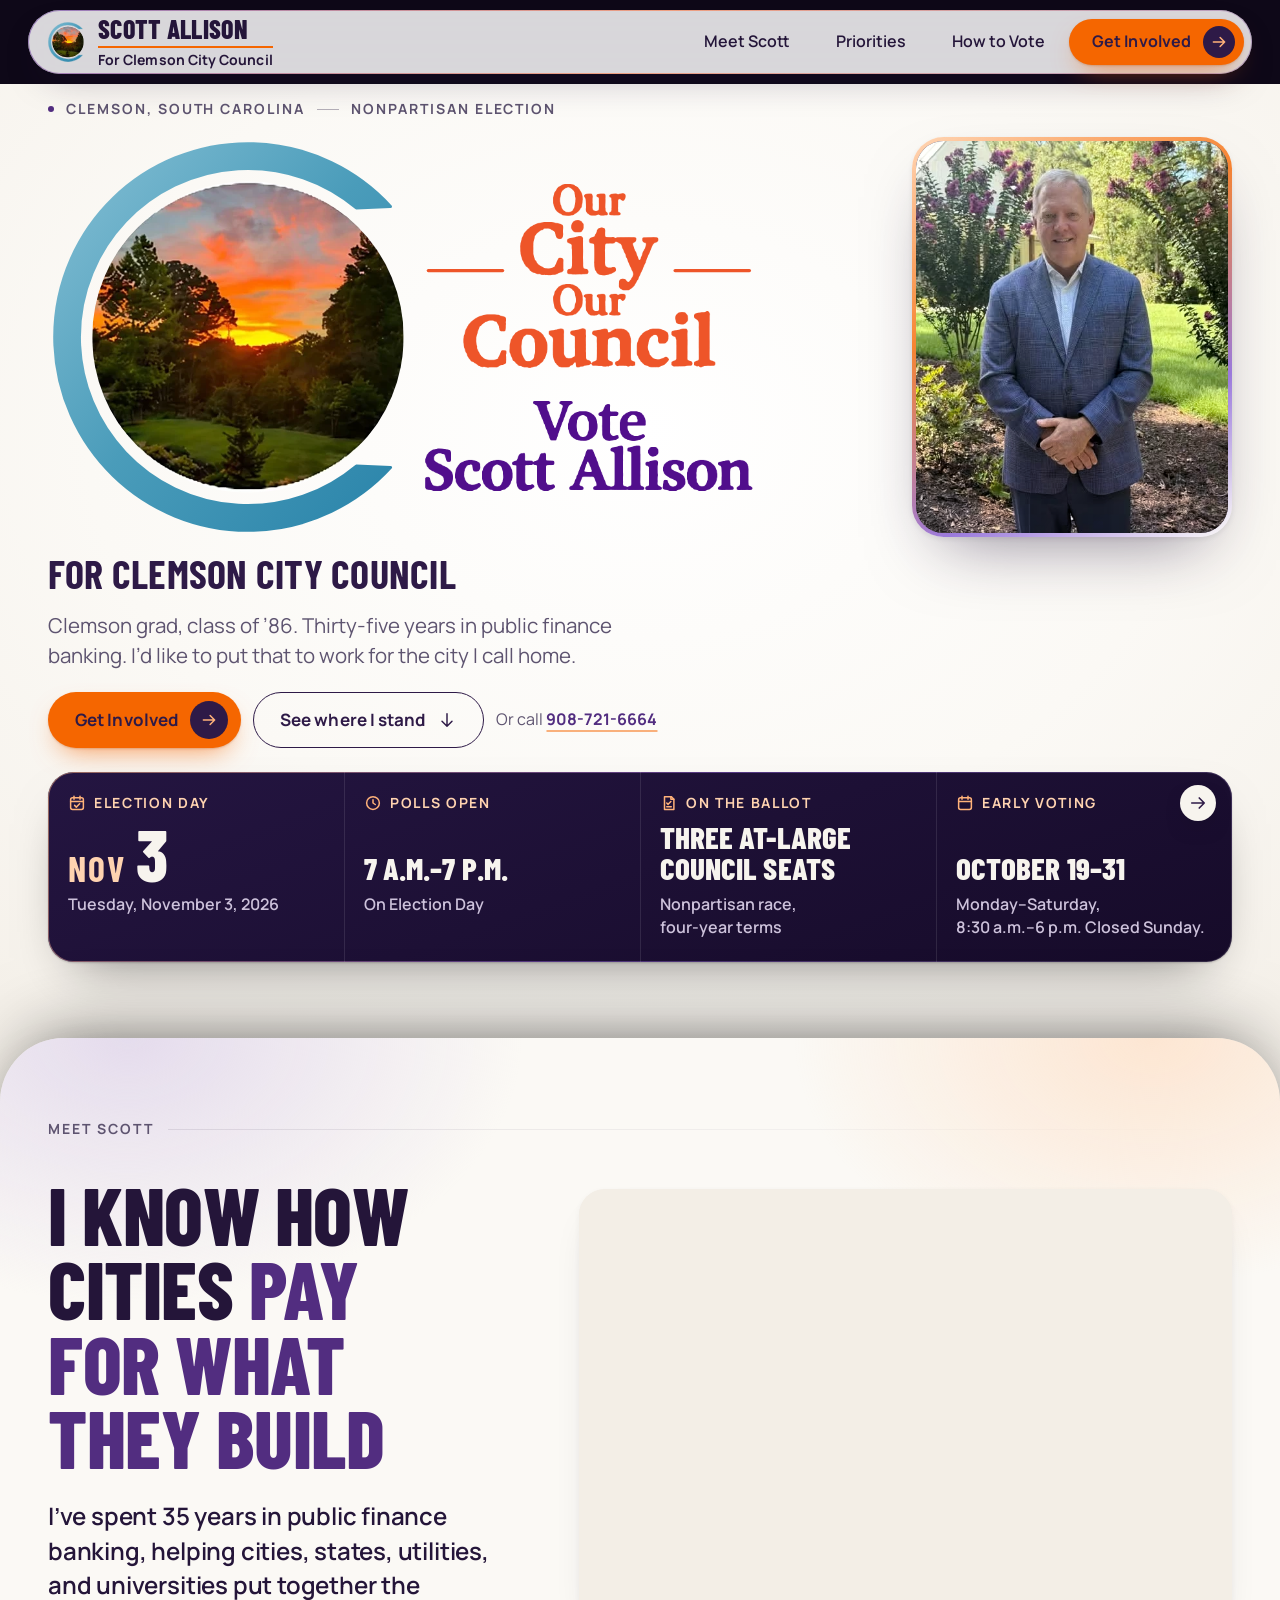
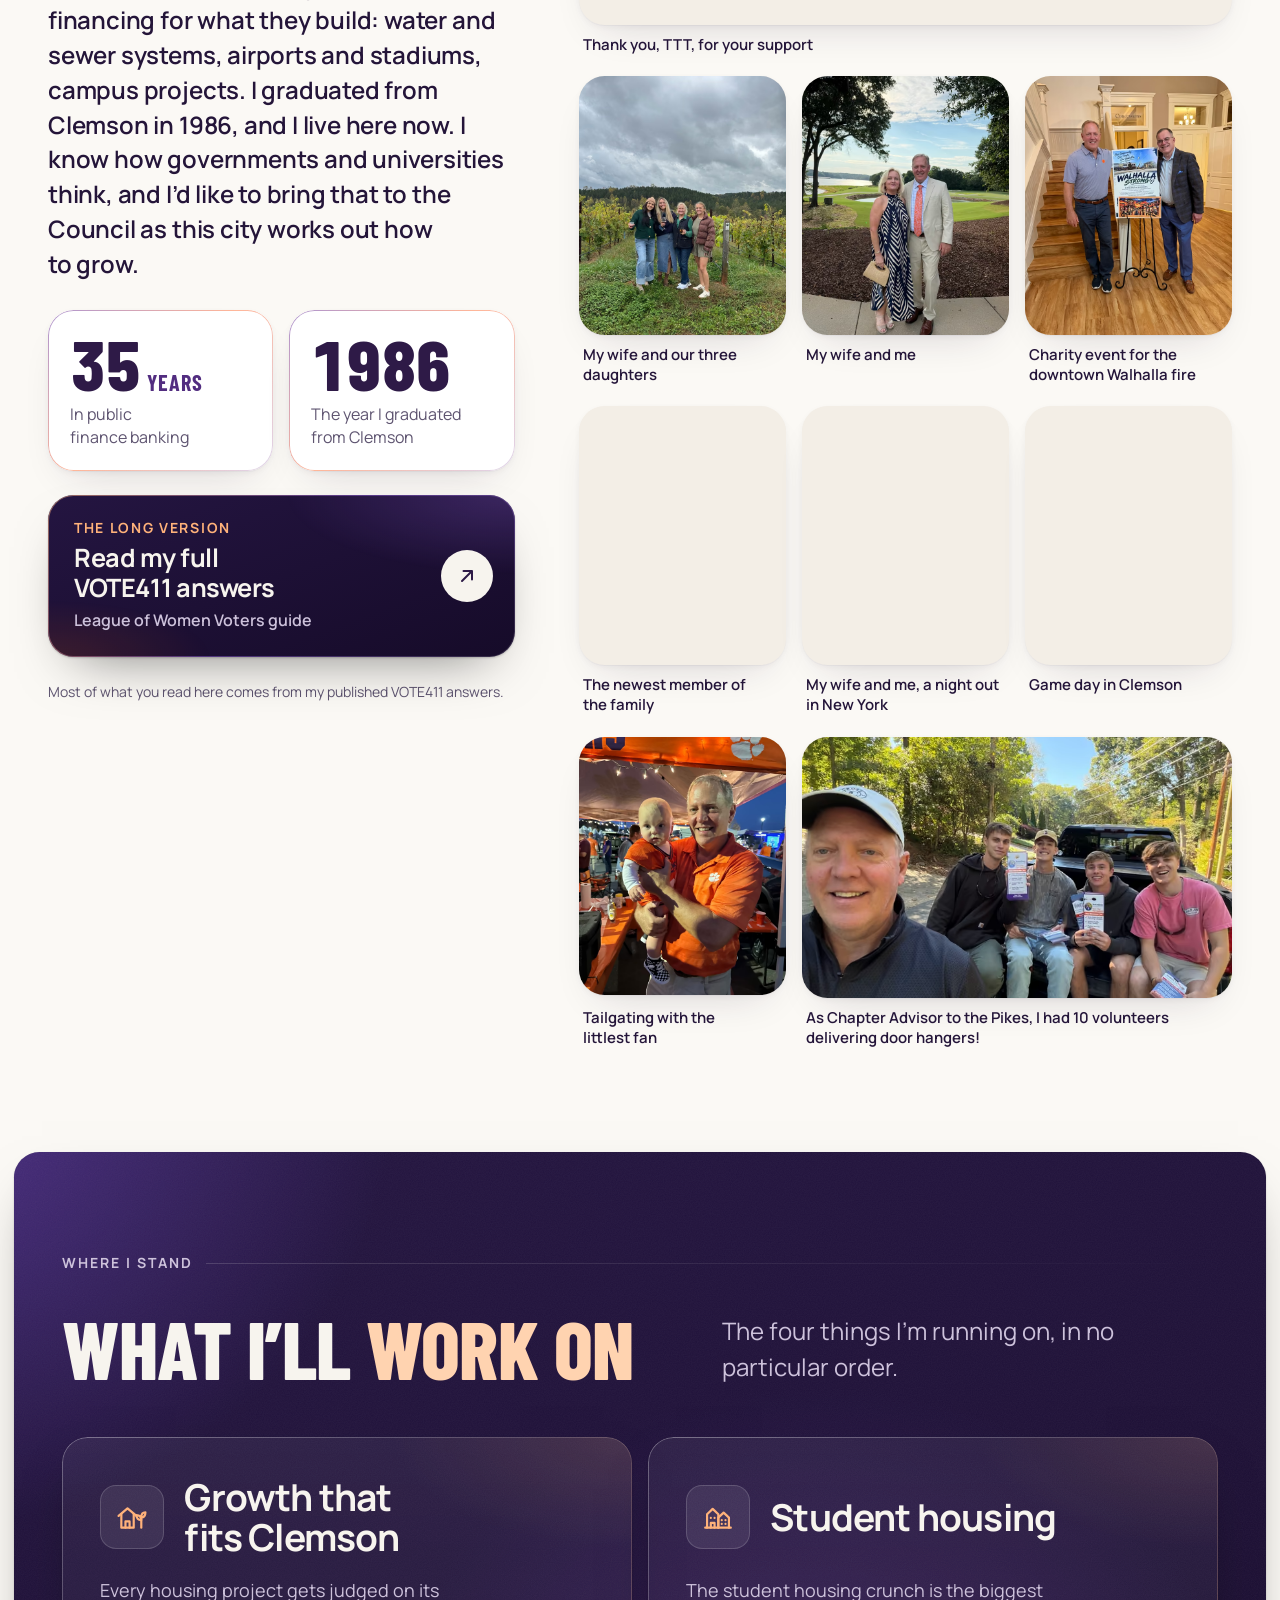
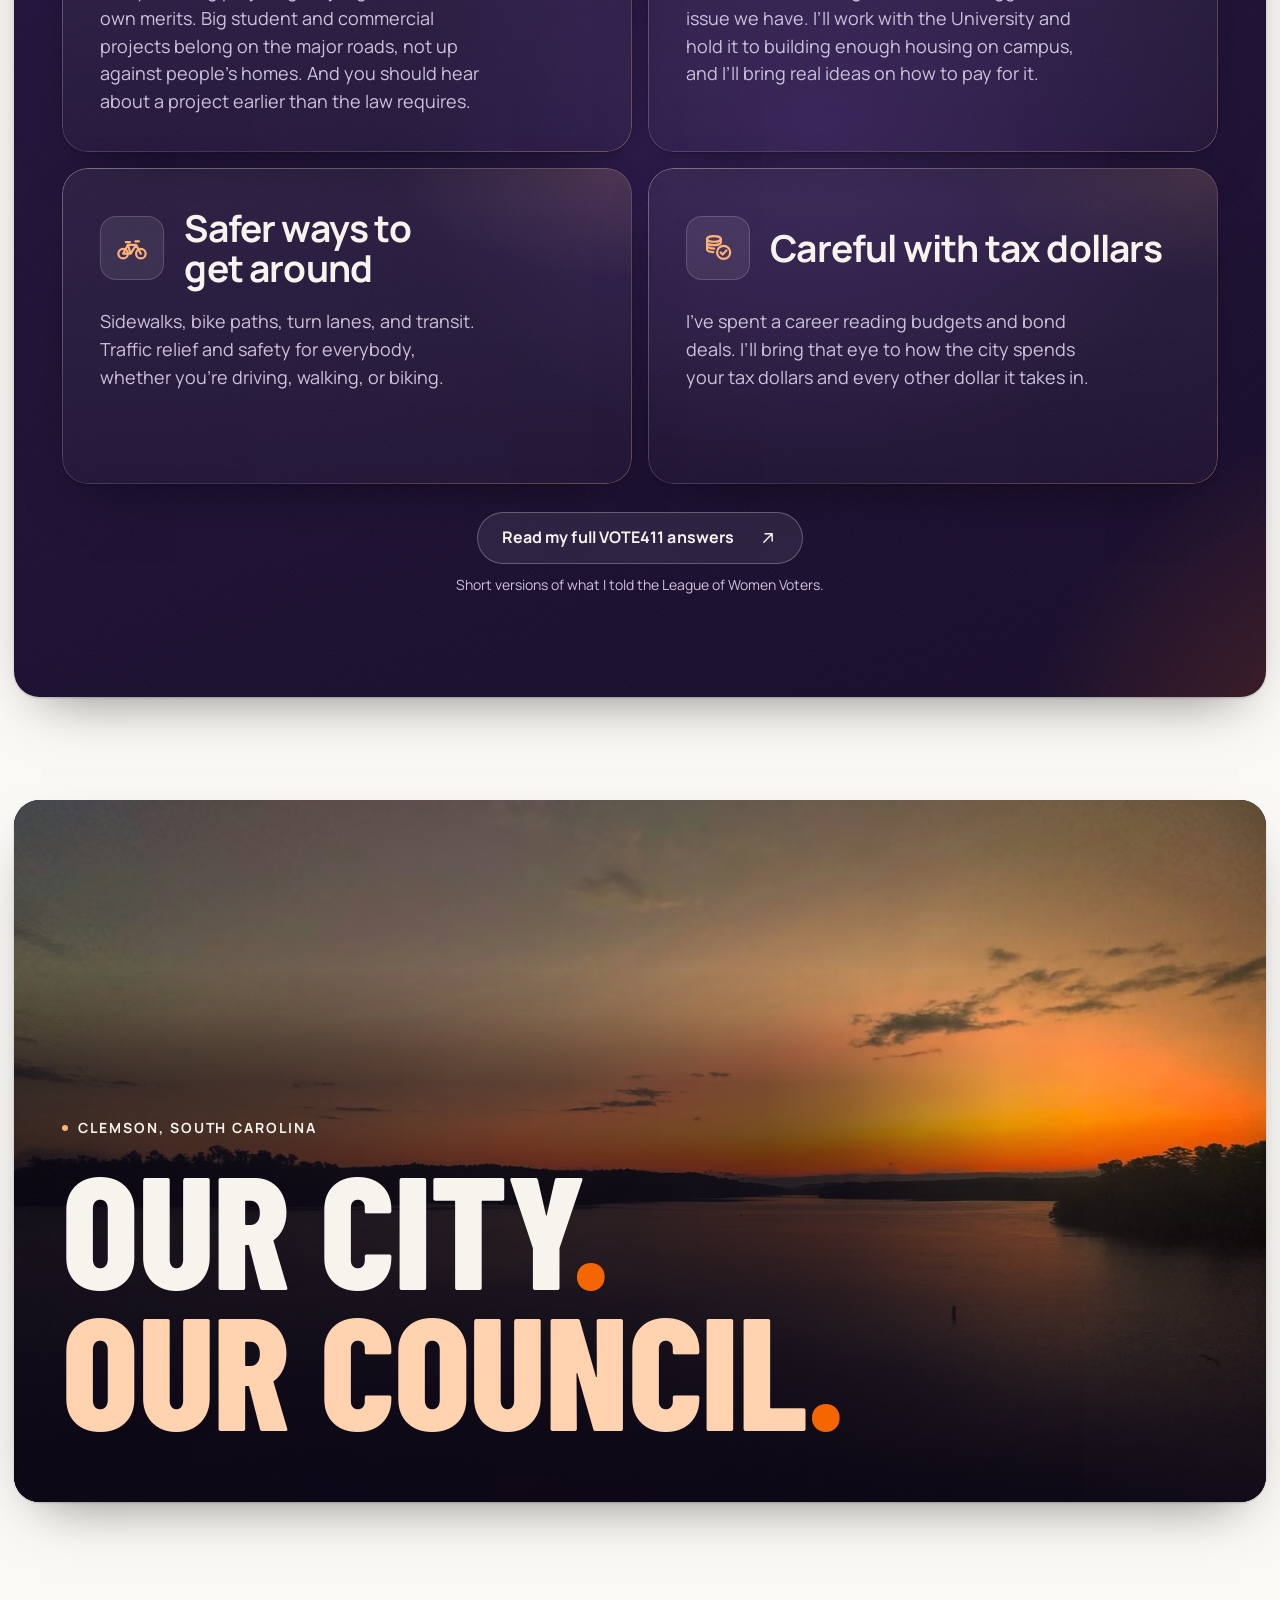
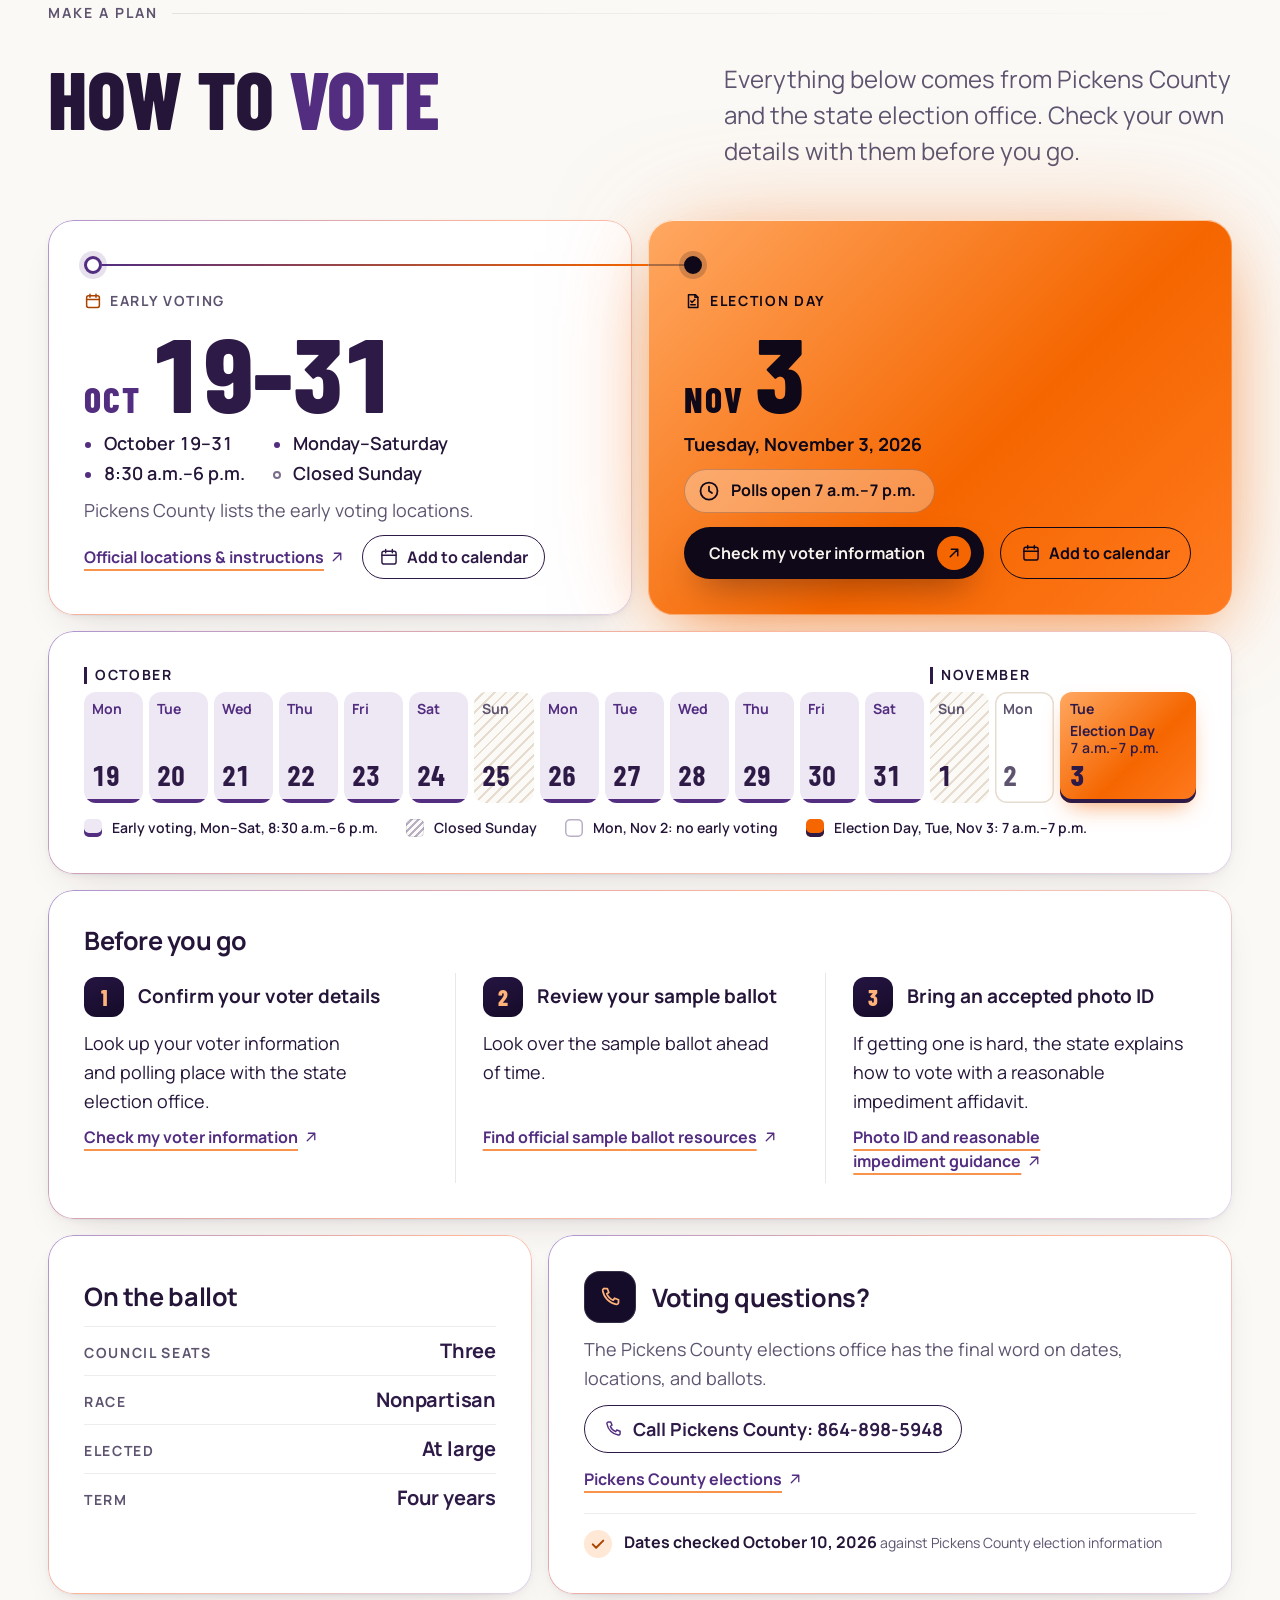
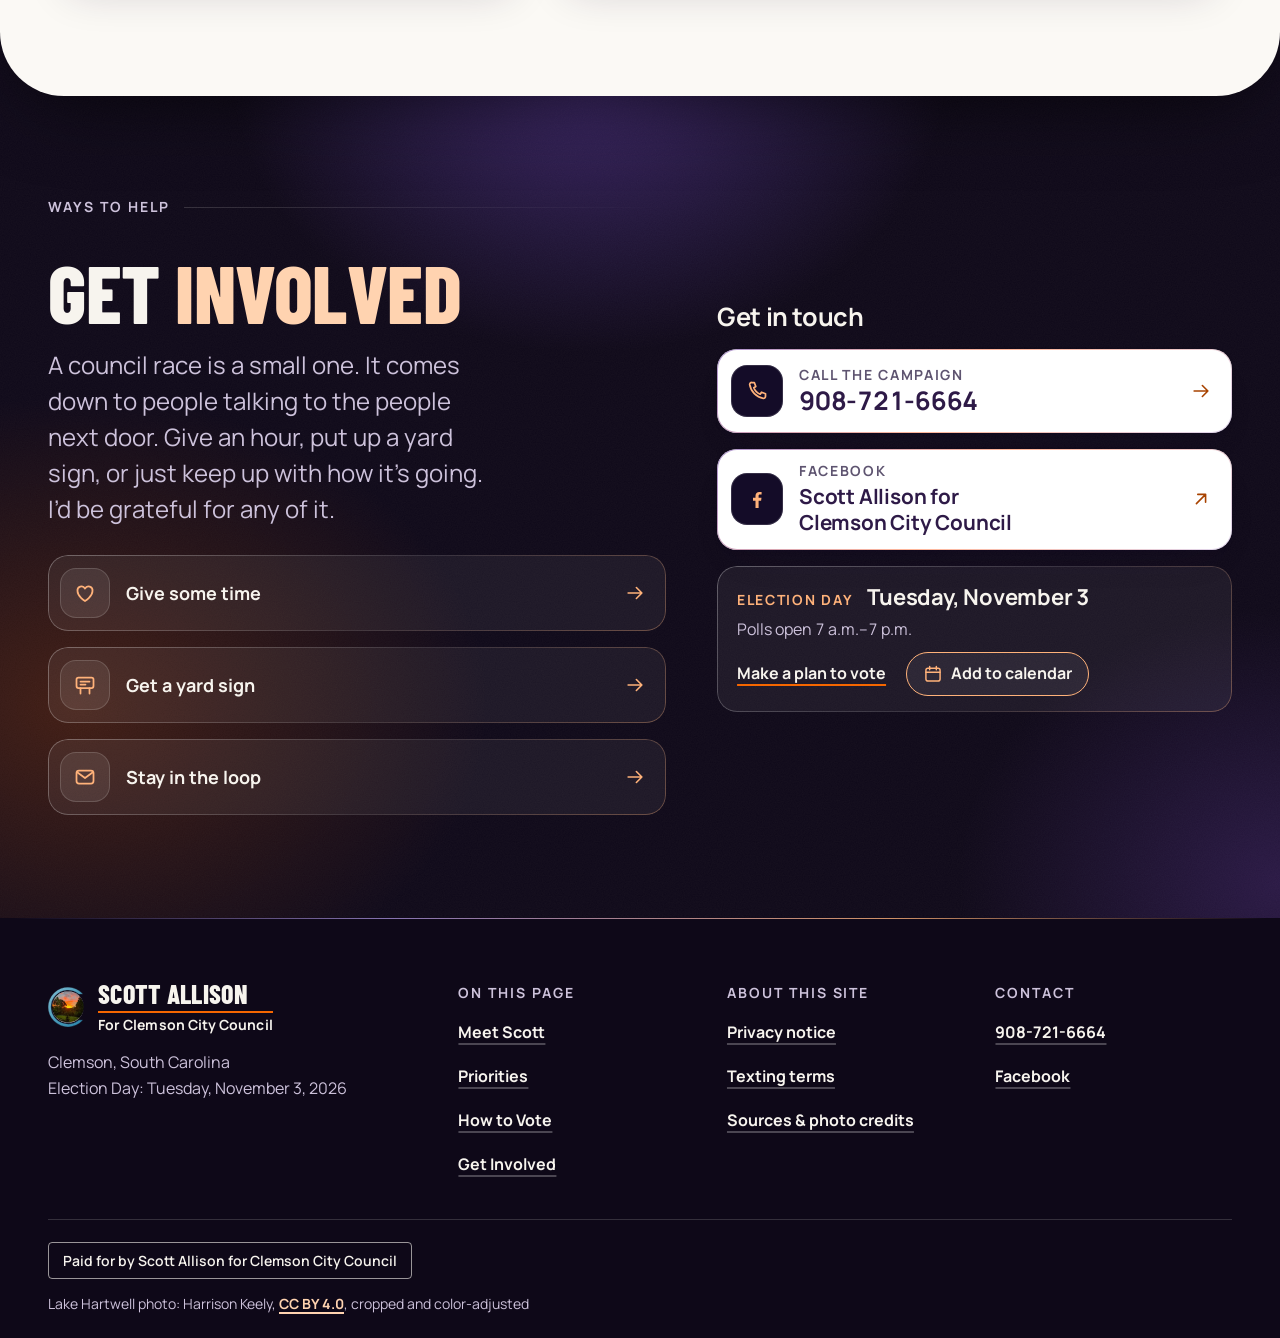
==== commit 46d40cd6: "Build from 013d0ee (preview)" ====
--- a/index.html
+++ b/index.html
@@ -3,9 +3,9 @@
 <head>
   <meta charset="utf-8">
   <meta name="viewport" content="width=device-width, initial-scale=1, viewport-fit=cover">
+  <meta name="robots" content="noindex, nofollow">
   <meta name="theme-color" content="#FBF9F5">
   <meta name="color-scheme" content="light">
-  <meta name="robots" content="noindex, nofollow">
   <title>Scott Allison for Clemson City Council</title>
   <meta name="description" content="Scott Allison is running for Clemson City Council on November 3, 2026. Where he stands, how to vote, and how to help.">
   <meta property="og:title" content="Scott Allison for Clemson City Council">
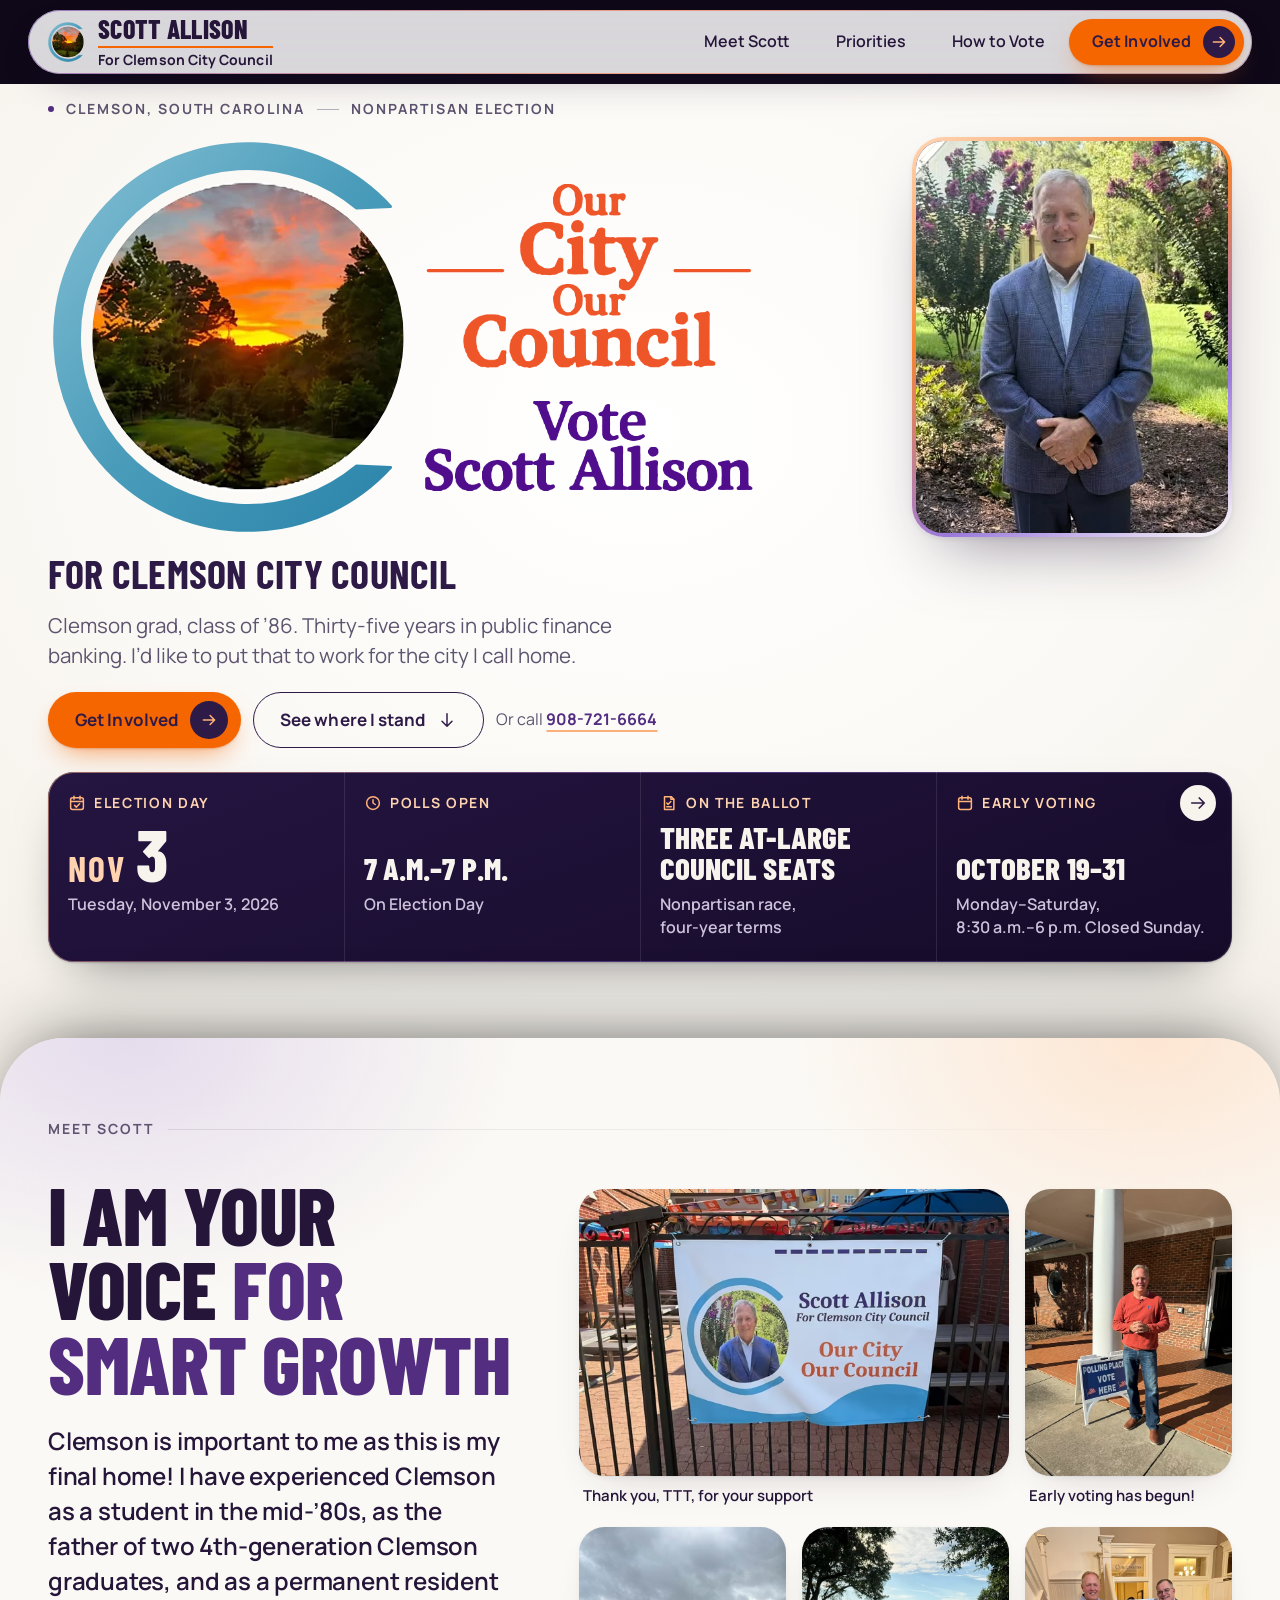
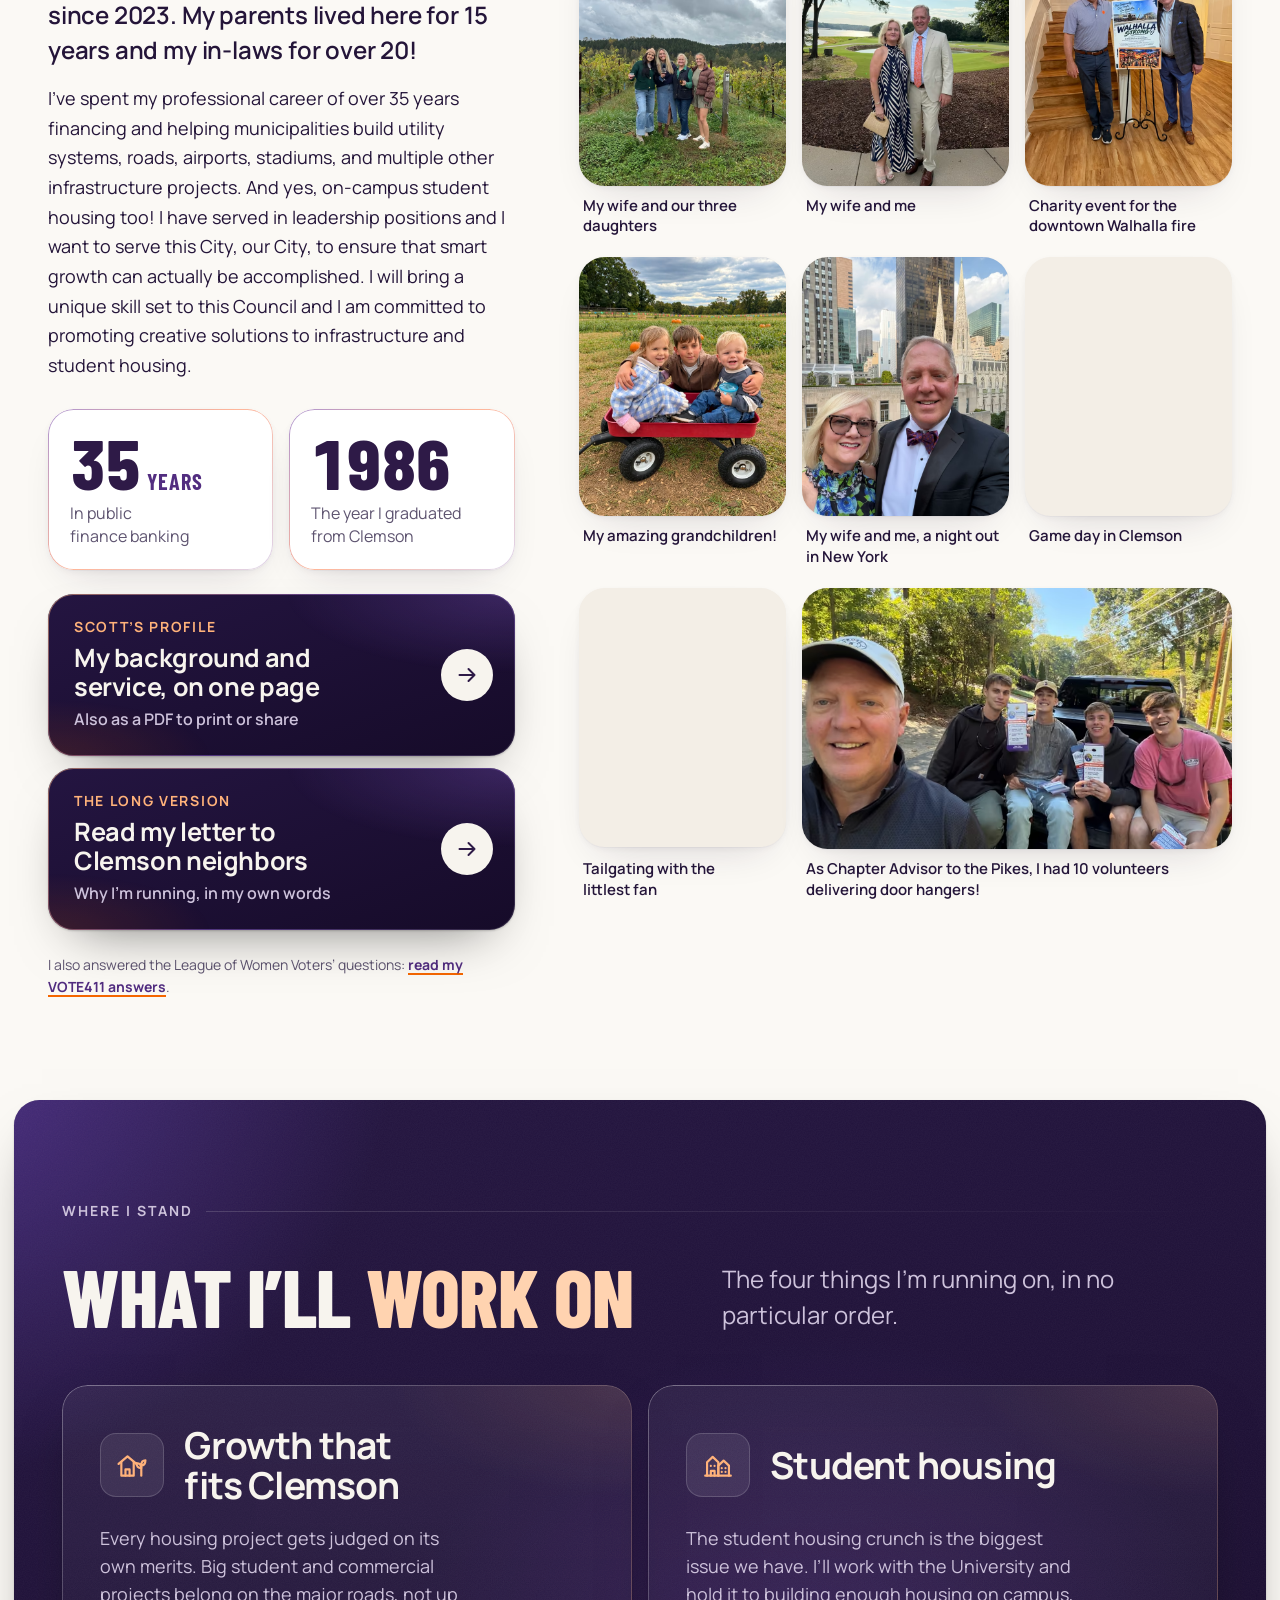
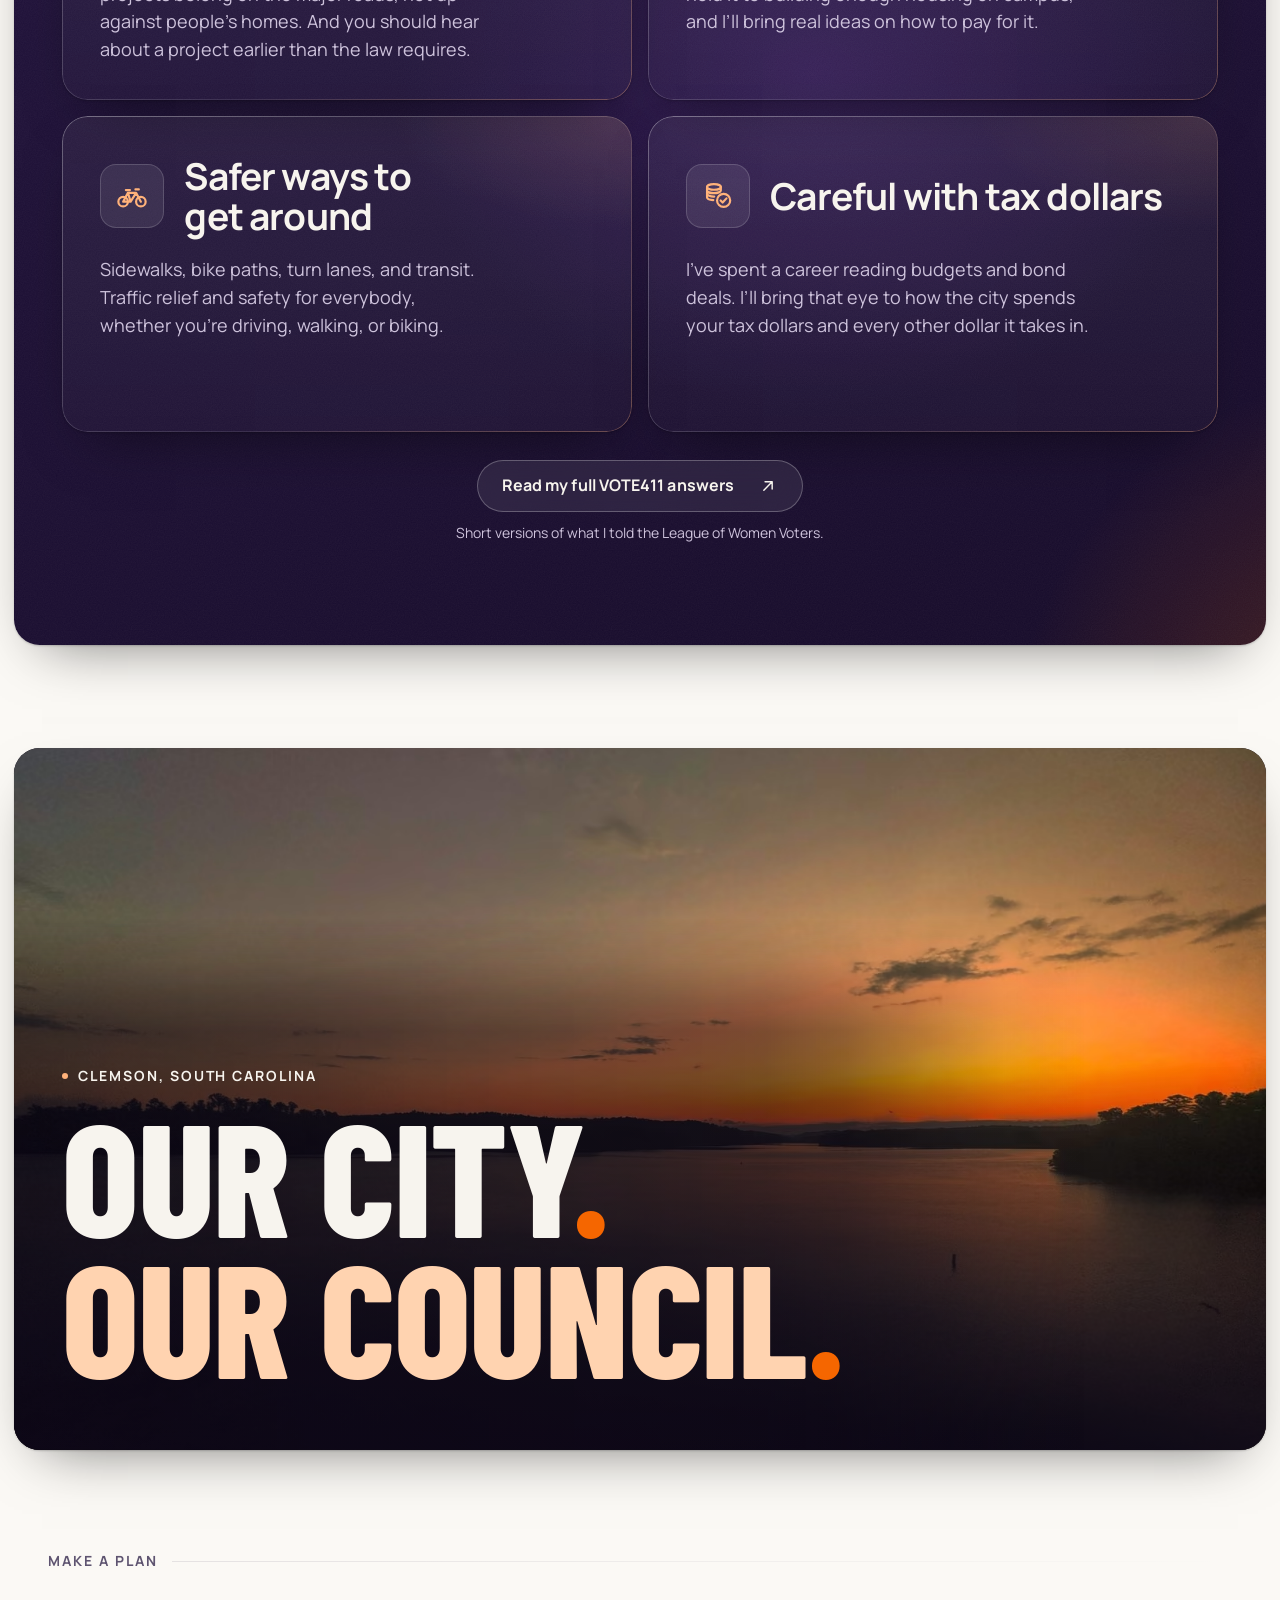
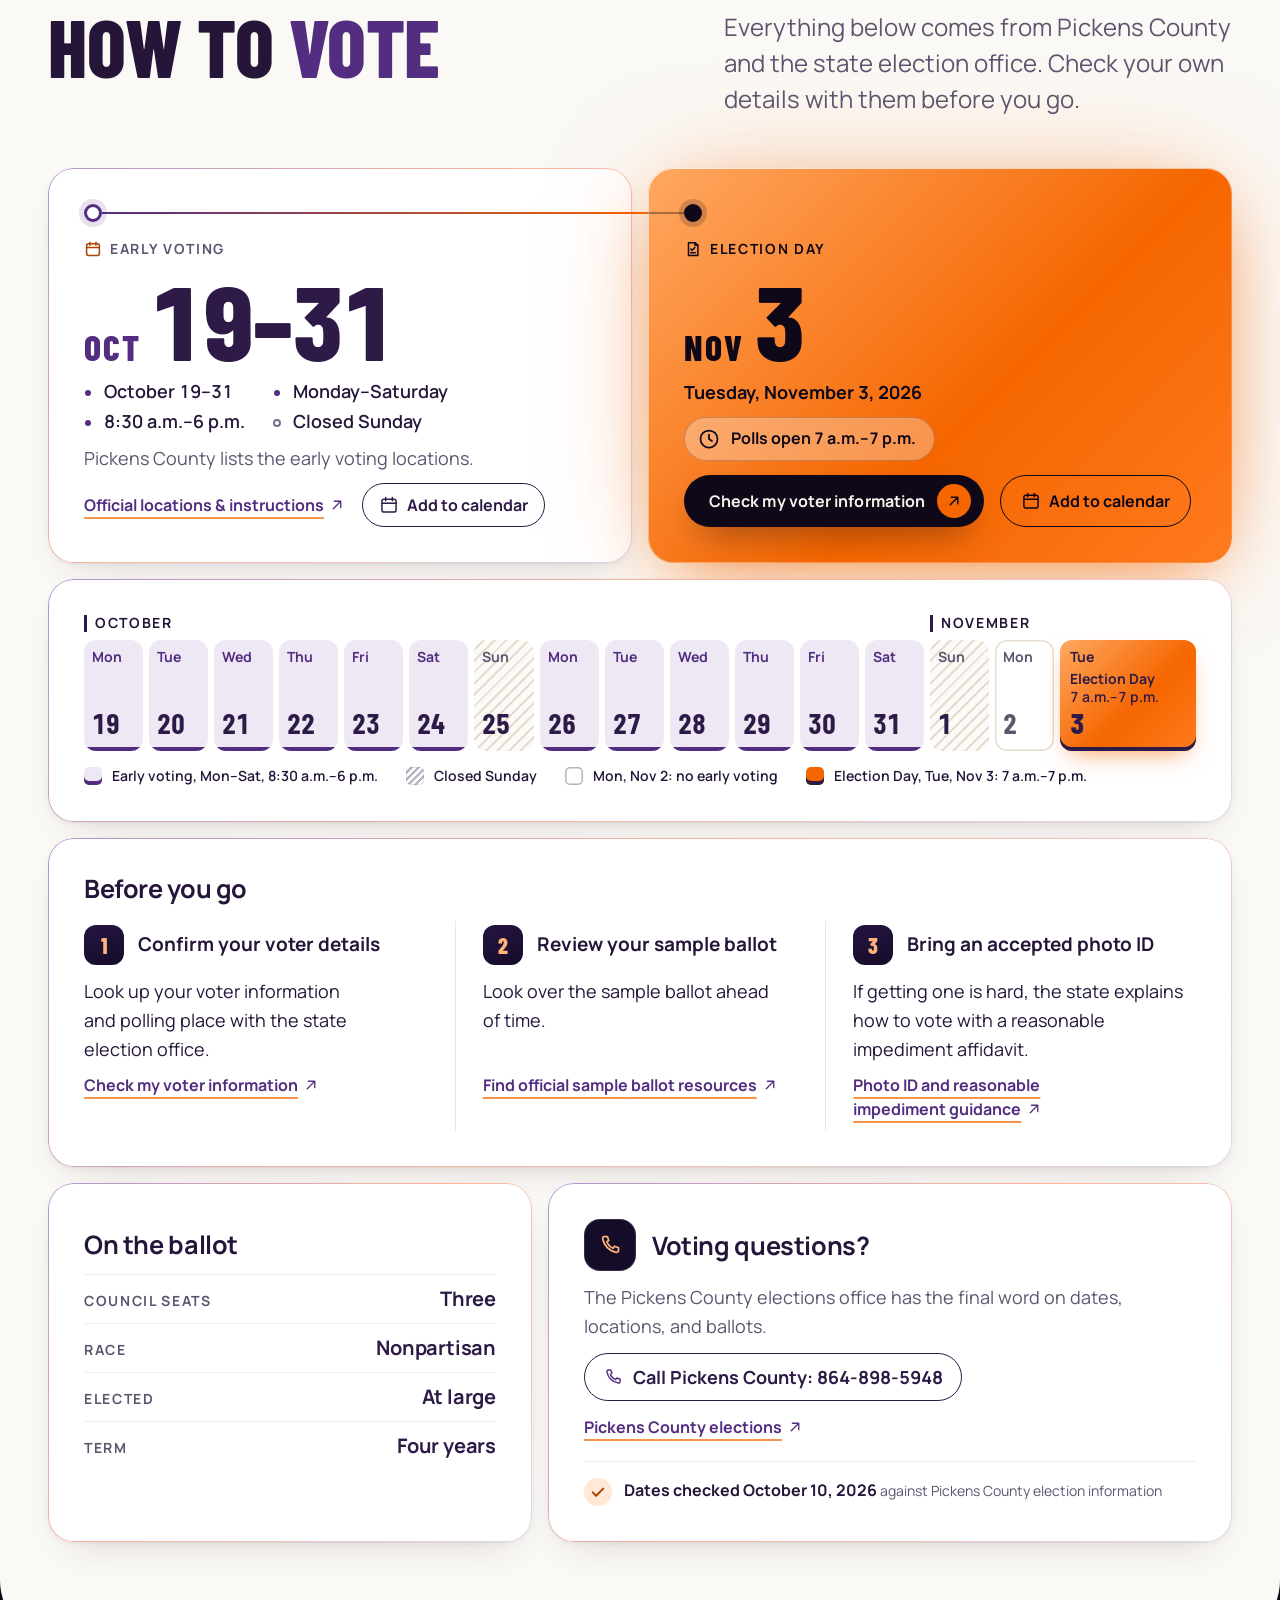
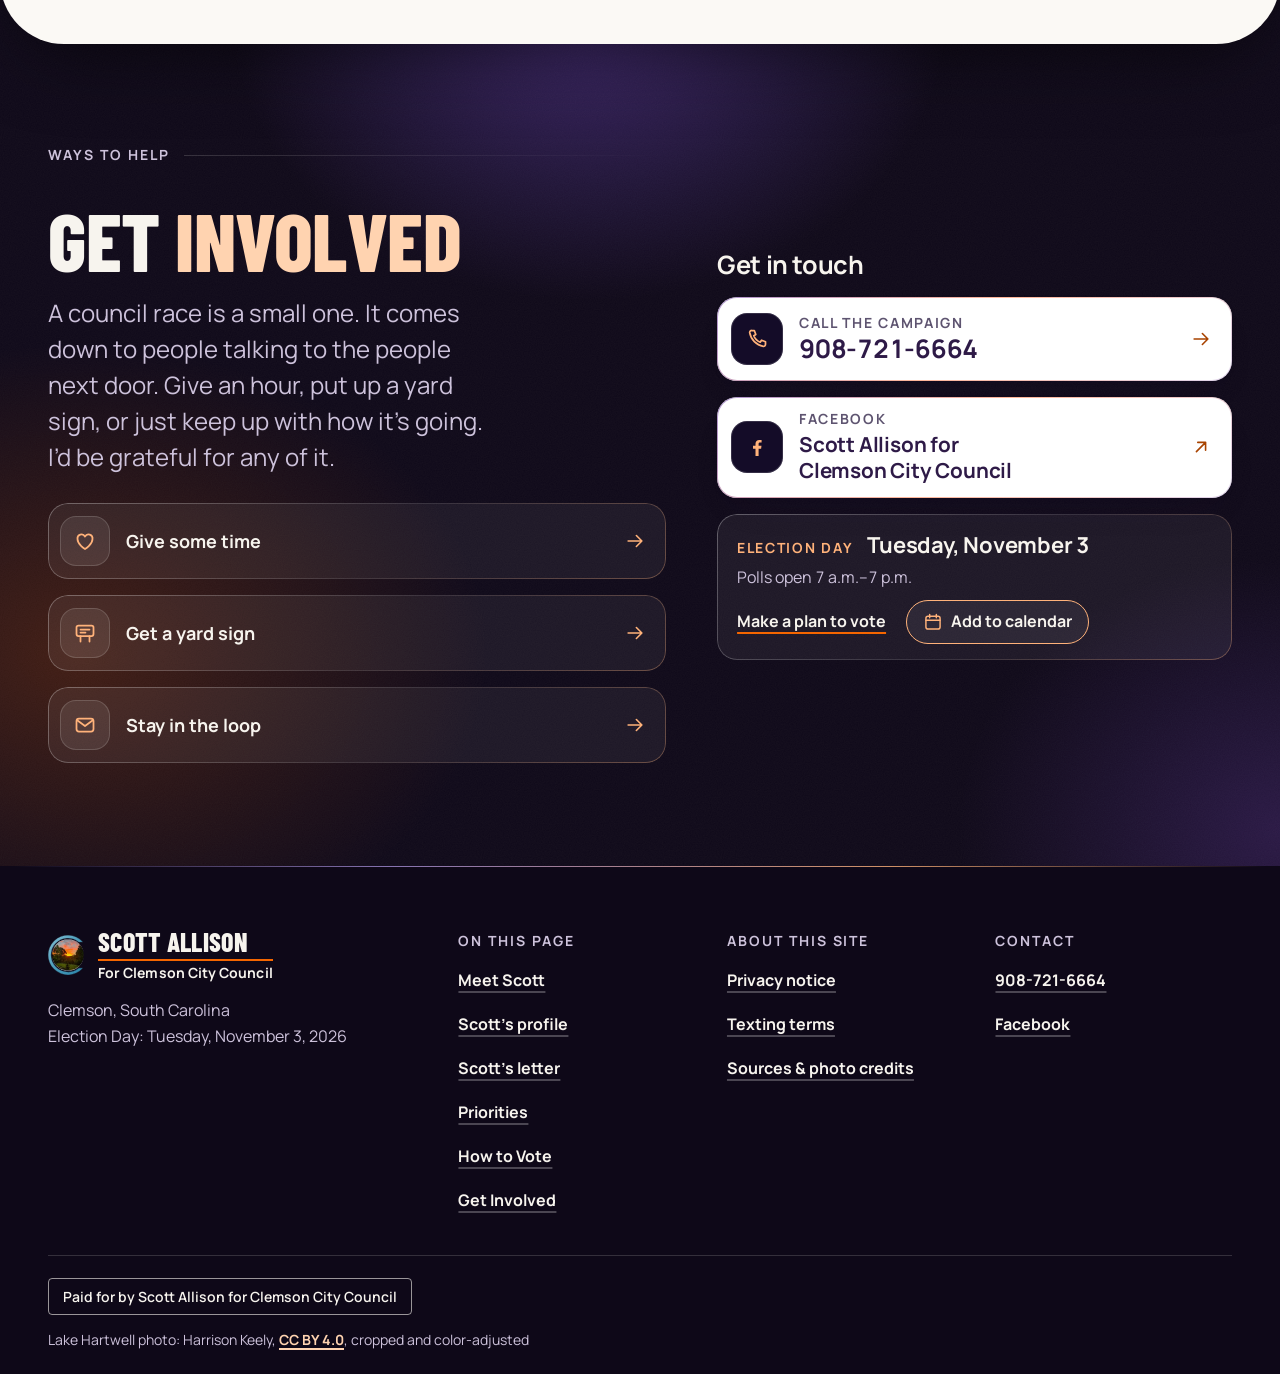
==== commit d4412a2d: "Build from de3039e (preview)" ====
--- a/index.html
+++ b/index.html
@@ -170,8 +170,12 @@
           <p class="section-label"><span class="section-label__text">Meet Scott</span></p>
           <div class="meet__grid">
             <div class="meet__intro">
-              <h2 class="h2" id="meet-title" data-reveal>I know how cities <span class="h2__accent">pay for what they build</span></h2>
-              <p class="meet__bio" data-reveal>I’ve spent 35 years in public finance banking, helping cities, states, utilities, and universities put together the financing for what they build: water and sewer systems, airports and stadiums, campus projects. I graduated from Clemson in 1986, and I live here now. I know how governments and universities think, and I’d like to bring that to the Council as this city works out how to grow.</p>
+              <h2 class="h2" id="meet-title" data-reveal>I am your voice <span class="h2__accent">for smart growth</span></h2>
+              <!-- Scott's own narrative (his email of October 20, 2026), split into a lead and a body paragraph -->
+              <div class="meet__story" data-reveal>
+                <p class="meet__bio">Clemson is important to me as this is my final home! I have experienced Clemson as a student in the mid-’80s, as the father of two 4th-generation Clemson graduates, and as a permanent resident since 2023. My parents lived here for 15 years and my in-laws for over 20!</p>
+                <p class="meet__text">I’ve spent my professional career of over 35 years financing and helping municipalities build utility systems, roads, airports, stadiums, and multiple other infrastructure projects. And yes, on-campus student housing too! I have served in leadership positions and I want to serve this City, our City, to ensure that smart growth can actually be accomplished. I will bring a unique skill set to this Council and I am committed to promoting creative solutions to infrastructure and student housing.</p>
+              </div>
               <ul class="stats" data-reveal>
                 <li class="stat tile">
                   <span class="stat__value">35 <span class="stat__unit">years</span></span>
@@ -182,34 +186,53 @@
                   <span class="stat__label">The year I graduated from Clemson</span>
                 </li>
               </ul>
-              <a class="vote411-card tile tile--dark" href="https://onyourballot.vote411.org/m/race-detail.do?id=68907575" target="_blank" rel="noopener noreferrer" data-reveal>
-                <span class="vote411-card__text">
-                  <span class="vote411-card__kicker">The long version</span>
-                  <span class="vote411-card__title">Read my full VOTE411 answers</span>
-                  <span class="vote411-card__foot">League of Women Voters guide<span class="sr-only"> (opens in a new tab)</span></span>
-                </span>
-                <span class="vote411-card__chip" aria-hidden="true"><svg class="icon"><use href="#i-arrow-ur"/></svg></span>
-              </a>
-              <p class="source-note">Most of what you read here comes from my published VOTE411 answers.</p>
+              <!-- Scott's two documents, each on its own page: the one-page profile (his PDF) and the long version (his letter) -->
+              <div class="meet__links" data-reveal>
+                <a class="vote411-card tile tile--dark" href="profile.html">
+                  <span class="vote411-card__text">
+                    <span class="vote411-card__kicker">Scott’s profile</span>
+                    <span class="vote411-card__title">My background and service, on one page</span>
+                    <span class="vote411-card__foot">Also as a PDF to print or share</span>
+                  </span>
+                  <span class="vote411-card__chip" aria-hidden="true"><svg class="icon"><use href="#i-arrow-r"/></svg></span>
+                </a>
+                <a class="vote411-card tile tile--dark" href="letter.html">
+                  <span class="vote411-card__text">
+                    <span class="vote411-card__kicker">The long version</span>
+                    <span class="vote411-card__title">Read my letter to Clemson neighbors</span>
+                    <span class="vote411-card__foot">Why I’m running, in my own words</span>
+                  </span>
+                  <span class="vote411-card__chip" aria-hidden="true"><svg class="icon"><use href="#i-arrow-r"/></svg></span>
+                </a>
+              </div>
+              <p class="source-note">I also answered the League of Women Voters’ questions: <a href="https://onyourballot.vote411.org/m/race-detail.do?id=68907575" target="_blank" rel="noopener noreferrer">read my VOTE411 answers<span class="sr-only"> (opens in a new tab)</span></a>.</p>
             </div>
 
-            <!-- Photo gallery: nine photos the campaign supplied on October 19, 2026, exported by tools/gallery-build.py
-                 (AVIF with a JPEG fallback, the originals stay out of the repo). One lead slot (3:2, 16:9 on tablets),
-                 seven 4:5 tiles (1:1 on tablets and phones) and a last landscape tile that spans two columns to complete
-                 the row. Where the tiles run two across (phones, the narrow aside between 1000 and about 1090px) the crew
-                 photo and the night-out selfie run full width at 3:2 instead, the selfie from its own wide export (the
-                 twin tile holds both pictures), so the six portraits stay in pairs. Fixed ratios with object-fit: cover and per-photo focal points in
-                 styles.css. A slot without a photo would show as the dark "photo shelf" frame; on the live site
-                 (config.preview false, html.is-live) an empty slot is never shown. Captions came from the campaign and
-                 stand as approved on October 19, 2026 (Scott will say if he wants any changed). -->
+            <!-- Photo gallery: ten photos, exported by tools/gallery-build.py (AVIF with a JPEG fallback, the originals stay
+                 out of the repo): eight from the set the campaign supplied on October 19, 2026 and two Scott texted on October 20,
+                 2026 (early voting, and the grandchildren in place of the baby photo). One lead slot (3:2, 16:9 on tablets),
+                 eight portrait tiles (4:5, 1:1 on tablets and phones) and a last landscape tile. Where the tiles run three
+                 across, the lead spans two columns and the early-voting photo stands beside it as tall as the lead, and the
+                 crew photo spans two columns to complete the last row; where they run two across (phones, the narrow aside
+                 between 1000 and about 1090px) the lead and the crew photo run full width at 3:2 and the eight portraits
+                 pair up. Fixed ratios with object-fit: cover and per-photo focal points in styles.css. A slot without a
+                 photo would show as the dark "photo shelf" frame; on the live site (config.preview false, html.is-live) an
+                 empty slot is never shown. Captions are Scott's words. -->
             <div class="gallery" role="group" aria-label="Photos">
               <div class="gallery__grid">
               <figure class="photo-slot photo-slot--lead photo-slot--sign" data-slot="sign-town" data-reveal>
                 <picture>
-                  <source type="image/avif" srcset="assets/gallery/sign-town-640.avif 640w, assets/gallery/sign-town-1000.avif 1000w, assets/gallery/sign-town-1600.avif 1600w" sizes="(min-width: 1000px) 700px, calc(100vw - 32px)">
-                  <img src="assets/gallery/sign-town-1000.jpg" srcset="assets/gallery/sign-town-640.jpg 640w, assets/gallery/sign-town-1000.jpg 1000w, assets/gallery/sign-town-1600.jpg 1600w" sizes="(min-width: 1000px) 700px, calc(100vw - 32px)" width="1600" height="1067" alt="A Scott Allison for Clemson City Council banner hanging on the patio railing at TTT" loading="lazy" decoding="async">
+                  <source type="image/avif" srcset="assets/gallery/sign-town-640.avif 640w, assets/gallery/sign-town-1000.avif 1000w, assets/gallery/sign-town-1600.avif 1600w" sizes="(min-width: 1000px) 470px, (min-width: 500px) 62vw, calc(100vw - 32px)">
+                  <img src="assets/gallery/sign-town-1000.jpg" srcset="assets/gallery/sign-town-640.jpg 640w, assets/gallery/sign-town-1000.jpg 1000w, assets/gallery/sign-town-1600.jpg 1600w" sizes="(min-width: 1000px) 470px, (min-width: 500px) 62vw, calc(100vw - 32px)" width="1600" height="1067" alt="A Scott Allison for Clemson City Council banner hanging on the patio railing at TTT" loading="lazy" decoding="async">
                 </picture>
                 <figcaption class="photo-slot__caption"><span class="photo-slot__text">Thank you, TTT, for your support</span></figcaption>
+              </figure>
+              <figure class="photo-slot photo-slot--vote" data-slot="early-voting" data-reveal>
+                <picture>
+                  <source type="image/avif" srcset="assets/gallery/early-voting-640.avif 640w, assets/gallery/early-voting-960.avif 960w" sizes="(min-width: 1000px) 230px, (min-width: 500px) 30vw, 50vw">
+                  <img src="assets/gallery/early-voting-640.jpg" srcset="assets/gallery/early-voting-640.jpg 640w, assets/gallery/early-voting-960.jpg 960w" sizes="(min-width: 1000px) 230px, (min-width: 500px) 30vw, 50vw" width="960" height="1280" alt="Scott Allison in a red sweater beside a Polling Place, Vote Here sign outside a brick building" loading="lazy" decoding="async">
+                </picture>
+                <figcaption class="photo-slot__caption"><span class="photo-slot__text">Early voting has begun!</span></figcaption>
               </figure>
               <figure class="photo-slot photo-slot--family" data-slot="family" data-reveal>
                 <picture>
@@ -232,21 +255,17 @@
                 </picture>
                 <figcaption class="photo-slot__caption"><span class="photo-slot__text">Charity event for the downtown Walhalla fire</span></figcaption>
               </figure>
-              <figure class="photo-slot photo-slot--baby" data-slot="baby-downtown" data-reveal>
-                <picture>
-                  <source type="image/avif" srcset="assets/gallery/baby-downtown-640.avif 640w, assets/gallery/baby-downtown-768.avif 768w" sizes="(min-width: 1000px) 230px, (min-width: 500px) 30vw, 50vw">
-                  <img src="assets/gallery/baby-downtown-640.jpg" srcset="assets/gallery/baby-downtown-640.jpg 640w, assets/gallery/baby-downtown-768.jpg 768w" sizes="(min-width: 1000px) 230px, (min-width: 500px) 30vw, 50vw" width="768" height="960" alt="Scott Allison holding a sleeping baby on a downtown sidewalk" loading="lazy" decoding="async">
-                </picture>
-                <figcaption class="photo-slot__caption"><span class="photo-slot__text">The newest member of the family</span></figcaption>
-              </figure>
-              <figure class="photo-slot photo-slot--twin photo-slot--night" data-slot="night-out" data-reveal>
-                <picture class="photo-slot__tall">
+              <figure class="photo-slot photo-slot--grandkids" data-slot="grandkids" data-reveal>
+                <picture>
+                  <source type="image/avif" srcset="assets/gallery/grandkids-640.avif 640w, assets/gallery/grandkids-960.avif 960w" sizes="(min-width: 1000px) 230px, (min-width: 500px) 30vw, 50vw">
+                  <img src="assets/gallery/grandkids-640.jpg" srcset="assets/gallery/grandkids-640.jpg 640w, assets/gallery/grandkids-960.jpg 960w" sizes="(min-width: 1000px) 230px, (min-width: 500px) 30vw, 50vw" width="960" height="1200" alt="Three young children sitting together in a red wagon at a pumpkin patch" loading="lazy" decoding="async">
+                </picture>
+                <figcaption class="photo-slot__caption"><span class="photo-slot__text">My amazing grandchildren!</span></figcaption>
+              </figure>
+              <figure class="photo-slot photo-slot--night" data-slot="night-out" data-reveal>
+                <picture>
                   <source type="image/avif" srcset="assets/gallery/night-out-640.avif 640w, assets/gallery/night-out-960.avif 960w" sizes="(min-width: 1000px) 230px, (min-width: 500px) 30vw, 50vw">
                   <img src="assets/gallery/night-out-640.jpg" srcset="assets/gallery/night-out-640.jpg 640w, assets/gallery/night-out-960.jpg 960w" sizes="(min-width: 1000px) 230px, (min-width: 500px) 30vw, 50vw" width="960" height="1200" alt="Scott Allison in a tuxedo beside a woman in a floral dress, with skyscrapers and a cathedral behind them" loading="lazy" decoding="async">
-                </picture>
-                <picture class="photo-slot__wide">
-                  <source type="image/avif" srcset="assets/gallery/night-out-wide-640.avif 640w, assets/gallery/night-out-wide-1000.avif 1000w" sizes="(min-width: 1000px) 470px, calc(100vw - 32px)">
-                  <img src="assets/gallery/night-out-wide-640.jpg" srcset="assets/gallery/night-out-wide-640.jpg 640w, assets/gallery/night-out-wide-1000.jpg 1000w" sizes="(min-width: 1000px) 470px, calc(100vw - 32px)" width="1000" height="667" alt="Scott Allison in a tuxedo beside a woman in a floral dress, with skyscrapers and a cathedral behind them" loading="lazy" decoding="async">
                 </picture>
                 <figcaption class="photo-slot__caption"><span class="photo-slot__text">My wife and me, a night out in New York</span></figcaption>
               </figure>
@@ -562,6 +581,8 @@
           <p class="site-footer__head">On this page</p>
           <ul class="site-footer__links">
             <li><a href="#meet">Meet Scott</a></li>
+            <li><a href="profile.html">Scott’s profile</a></li>
+            <li><a href="letter.html">Scott’s letter</a></li>
             <li><a href="#priorities">Priorities</a></li>
             <li><a href="#vote">How to Vote</a></li>
             <li><a href="#join">Get Involved</a></li>
--- a/styles.css
+++ b/styles.css
@@ -960,6 +960,12 @@
 .meet__grid { display: grid; gap: clamp(40px, 5vw, 56px); }
 .meet__intro { display: grid; align-content: start; gap: 24px; min-width: 0; }
 .meet__bio { max-width: 36ch; font-size: clamp(1.3125rem, 1.15rem + 0.55vw, 1.5rem); font-weight: 600; line-height: 1.45; letter-spacing: -0.008em; }
+/* Scott's narrative: the large lead paragraph, then the rest at body size, so the longer story keeps one voice */
+.meet__story { display: grid; gap: 16px; }
+.meet__links { display: grid; gap: 12px; }
+.meet__text { max-width: 52ch; font-size: var(--fs-18); line-height: 1.65; }
+.source-note a { color: var(--regalia); font-weight: 700; text-decoration-color: var(--orange); }
+.source-note a:hover { color: var(--purple); }
 
 .stats { display: grid; grid-template-columns: 1fr 1fr; gap: var(--bento-gap); margin-top: 4px; }
 .stat { display: flex; flex-direction: column; gap: 10px; padding: 24px 22px 22px; }
@@ -1017,7 +1023,7 @@
   }
 }
 @container gallery (max-width: 319.98px) {
-  .photo-slot:not(.photo-slot--lead):not(.photo-slot--wide):not(.photo-slot--span):not(.photo-slot--twin) { --ratio: 4 / 5; }
+  .photo-slot:not(.photo-slot--lead):not(.photo-slot--wide):not(.photo-slot--span) { --ratio: 4 / 5; }
 }
 @supports (grid-template-rows: subgrid) {
   .gallery__grid { row-gap: 0; align-items: stretch; }
@@ -1031,7 +1037,8 @@
 .photo-slot__frame, .photo-slot > img, .photo-slot > picture { width: 100%; height: auto; aspect-ratio: var(--ratio); border-radius: var(--r-tile); }
 .photo-slot > img { object-fit: cover; background: var(--sand-100); box-shadow: var(--shadow-tile); }
 /* A photo arrives as <picture> (AVIF with a JPEG fallback): the picture is the frame, the image fills it, and where a
-   slot's other ratios crop the photo further (1:1 on tablets, 21:9 for the phone's wide tile) object-position keeps
+   slot's other ratios crop the photo further (1:1 on tablets and phones, the early-voting photo beside the lead)
+   object-position keeps
    the faces. The focal points belong to the photos exported by tools/gallery-build.py. */
 .photo-slot > picture { display: block; overflow: hidden; background: var(--sand-100); box-shadow: var(--shadow-tile); }
 .photo-slot > picture > img { display: block; width: 100%; height: 100%; object-fit: cover; }
@@ -1041,24 +1048,30 @@
 .photo-slot--night > picture > img { object-position: 50% 55%; }
 .photo-slot--gameday > picture > img, .photo-slot--tailgate > picture > img { object-position: 50% 40%; }
 .photo-slot--crew > picture > img { object-position: 55% 45%; }
-/* The landscapes. Where the tiles run two across (phones, and the aside between 1000 and about 1090px wide) the
-   crew photo runs full width at 3:2 like the sign, and so does the night-out selfie from its own wide export (the
-   twin tile carries a tall and a wide picture; two faces side by side crop to landscape well), which keeps the six
-   portraits in pairs. Where the tiles run three across, the crew tile spans two columns as a landscape as tall as
-   the row beside it (tiles at 4:5: (2w + 12px) / 1.25w; at 1:1: (2w + 12px) / w) and the selfie is a tile like the
-   others. A hidden picture is never fetched: both load lazily. */
-.gallery__grid > .photo-slot--span, .gallery__grid > .photo-slot--twin { grid-column: 1 / -1; --ratio: 3 / 2; }
-.photo-slot--twin > .photo-slot__tall { display: none; }
+.photo-slot--grandkids > picture > img { object-position: 50% 75%; }
+.photo-slot--vote > picture > img { object-position: 55% 65%; }
+/* The landscapes and the early-voting photo. Where the tiles run two across (phones, and the aside between 1000 and
+   about 1090px wide) the crew photo runs full width at 3:2 like the sign, and the eight portraits pair up. Where the
+   tiles run three across, the sign spans two columns with the early-voting photo beside it: that picture has no ratio
+   of its own there, it stretches to the row the sign sets (its image is taken out of the flow so it never adds
+   height) and fills it, a portrait of about 3:4 beside the 3:2 sign, about 6:7 beside the tablets' 16:9. The crew
+   tile spans two columns as a landscape as tall as the row beside it (tiles at 4:5: (2w + 12px) / 1.25w; at 1:1:
+   (2w + 12px) / w). Without subgrid the early-voting tile keeps the tiles' ratio. */
+.gallery__grid > .photo-slot--span { grid-column: 1 / -1; --ratio: 3 / 2; }
 @container gallery (min-width: 470px) {
+  .gallery__grid > .photo-slot--lead { grid-column: span 2; }
   .gallery__grid > .photo-slot--span { grid-column: span 2; --ratio: 1.645; }
-  .gallery__grid > .photo-slot--twin { grid-column: auto; --ratio: 4 / 5; }
-  .photo-slot--twin > .photo-slot__tall { display: block; }
-  .photo-slot--twin > .photo-slot__wide { display: none; }
 }
 @media (max-width: 999.98px) {
   @container gallery (min-width: 470px) {
     .gallery__grid > .photo-slot--span { --ratio: 2.05; }
-    .gallery__grid > .photo-slot--twin { --ratio: 1 / 1; }
+  }
+}
+@supports (grid-template-rows: subgrid) {
+  @container gallery (min-width: 470px) {
+    .photo-slot--vote { margin-top: 0; }
+    .photo-slot--vote > picture { position: relative; aspect-ratio: auto; align-self: stretch; }
+    .photo-slot--vote > picture > img { position: absolute; inset: 0; }
   }
 }
 .photo-slot:has(> img, > picture) .photo-slot__frame { display: none; }
@@ -2086,6 +2099,40 @@
 .source-figure figcaption { color: var(--ink-muted); font-size: var(--fs-14); }
 .source-figure figcaption a { padding-block: 12px; }
 .doc-end { margin-top: 36px; }
+
+/* The letter and the profile (letter.html, profile.html): bullet lists, subheads, roles, the sign-off and contact
+   lines, a second button beside "Back to website", the PDF link under the profile's contents, the round portrait */
+.prose > .prose-list { display: grid; gap: 10px; margin-top: 1em; }
+.prose > h2 + .prose-list { margin-top: 0; }
+.prose-list > li { position: relative; padding-left: 26px; font-size: var(--fs-18); line-height: 1.6; }
+.prose-list > li::before { content: ""; position: absolute; top: 0.62em; left: 4px; width: 8px; height: 8px; border-radius: 50%; background: var(--orange); }
+.prose > .prose-list + p { margin-top: 1em; }
+.prose > .prose-roles { gap: 16px; }
+.prose-roles > li > strong { display: block; color: var(--purple); }
+.prose > h3 { margin: 28px 0 6px; color: var(--purple); font-size: var(--fs-18); font-weight: 700; line-height: 1.3; }
+.prose > h2 + h3 { margin-top: 0; }
+.prose > h3 + p { margin-top: 0; }
+.prose > .letter__hello { margin-bottom: 1.1em; color: var(--purple); font-size: var(--fs-lead); font-weight: 700; line-height: 1.4; }
+.letter-sign { margin-top: 40px; padding-top: 24px; border-top: 1px solid var(--line-soft); }
+.letter-sign__name { color: var(--purple); font-family: var(--font-display); font-size: 2.25rem; font-weight: 800; line-height: 1; letter-spacing: 0.005em; text-transform: uppercase; }
+.letter-sign__date { margin-top: 8px; color: var(--ink-muted); font-size: var(--fs-16); font-weight: 600; }
+.contact-lines { display: grid; gap: 2px; margin-top: 16px; font-size: var(--fs-16); line-height: 1.5; overflow-wrap: anywhere; }
+.doc-end--pair { display: flex; flex-wrap: wrap; gap: 12px; }
+.doc-next { min-height: 48px; padding: 0 14px 0 18px; gap: 8px; }
+.doc-next .icon { width: 20px; height: 20px; }
+.doc-next:hover .icon { transform: translateX(3px); }
+.doc-toc__file { display: flex; align-items: center; gap: 12px; min-height: 48px; margin-top: 6px; padding: 12px 0 8px; border-top: 1px solid var(--line-soft); color: var(--regalia); font-size: var(--fs-16); font-weight: 700; line-height: 1.35; text-decoration: none; }
+.doc-toc__file::before { content: none; }
+.doc-toc__file .icon { flex: none; width: 22px; height: 22px; color: var(--orange-ink); stroke-width: 1.75; }
+.doc-toc__file:hover > span { text-decoration: underline; text-decoration-color: var(--orange); text-decoration-thickness: 2px; text-underline-offset: 5px; }
+.profile-hero { display: grid; grid-template-columns: auto minmax(0, 1fr); align-items: center; column-gap: clamp(24px, 4vw, 56px); }
+.profile-hero__photo { display: block; width: clamp(132px, 16vw, 208px); aspect-ratio: 1; overflow: hidden; border-radius: 50%; background: var(--ink-950); box-shadow: 0 0 0 4px rgb(255 255 255 / 0.12), 0 24px 48px -24px rgb(0 0 0 / 0.7); }
+.profile-hero__photo img { display: block; width: 100%; height: 100%; object-fit: cover; object-position: 50% 12%; }
+.profile-hero__text { min-width: 0; }
+@media (max-width: 599.98px) {
+  .profile-hero { grid-template-columns: minmax(0, 1fr); row-gap: 20px; }
+  .profile-hero__photo { width: 112px; }
+}
 
 
 /* 14. Motion (progressive enhancement: app.js adds .motion only when allowed) and utilities --- */
@@ -2542,9 +2589,9 @@
   .meet:not(:has(.gallery img)) .meet__grid { grid-template-columns: minmax(0, 1fr); row-gap: clamp(32px, 4vw, 40px); }
   .meet:not(:has(.gallery img)) .meet__intro { grid-template-columns: repeat(12, minmax(0, 1fr)); column-gap: var(--bento-gap); row-gap: 28px; align-items: end; }
   .meet:not(:has(.gallery img)) .meet__intro > .h2 { grid-column: 1 / span 5; }
-  .meet:not(:has(.gallery img)) .meet__bio { grid-column: 7 / span 6; }
+  .meet:not(:has(.gallery img)) .meet__story { grid-column: 7 / span 6; }
   .meet:not(:has(.gallery img)) .stats { grid-column: 1 / span 8; grid-template-columns: 1fr 1fr; gap: var(--bento-gap); margin-top: 0; align-self: stretch; }
-  .meet:not(:has(.gallery img)) .vote411-card { grid-column: 9 / span 4; align-self: stretch; }
+  .meet:not(:has(.gallery img)) .meet__links { grid-column: 9 / span 4; align-self: stretch; }
   .meet:not(:has(.gallery img)) .source-note { grid-column: 1 / -1; max-width: none; }
   .meet:not(:has(.gallery img)) .gallery { margin-top: 0; }
   .site-footer__grid { grid-template-columns: 1.6fr 1fr 1fr 1fr; }
@@ -2552,6 +2599,7 @@
 
   .doc-layout { grid-template-columns: minmax(0, 4fr) minmax(0, 8fr); column-gap: clamp(28px, 4vw, 64px); align-items: start; }
   .doc-toc { position: sticky; top: calc(var(--header-total) + 24px); }
+  .doc-layout--single { grid-template-columns: minmax(0, 1fr); }
 
   .section-intro { grid-template-columns: minmax(0, 1.25fr) minmax(0, 1fr); align-items: start; gap: 40px; }
   .section-intro__lede { align-self: end; justify-self: end; max-width: 34ch; }
